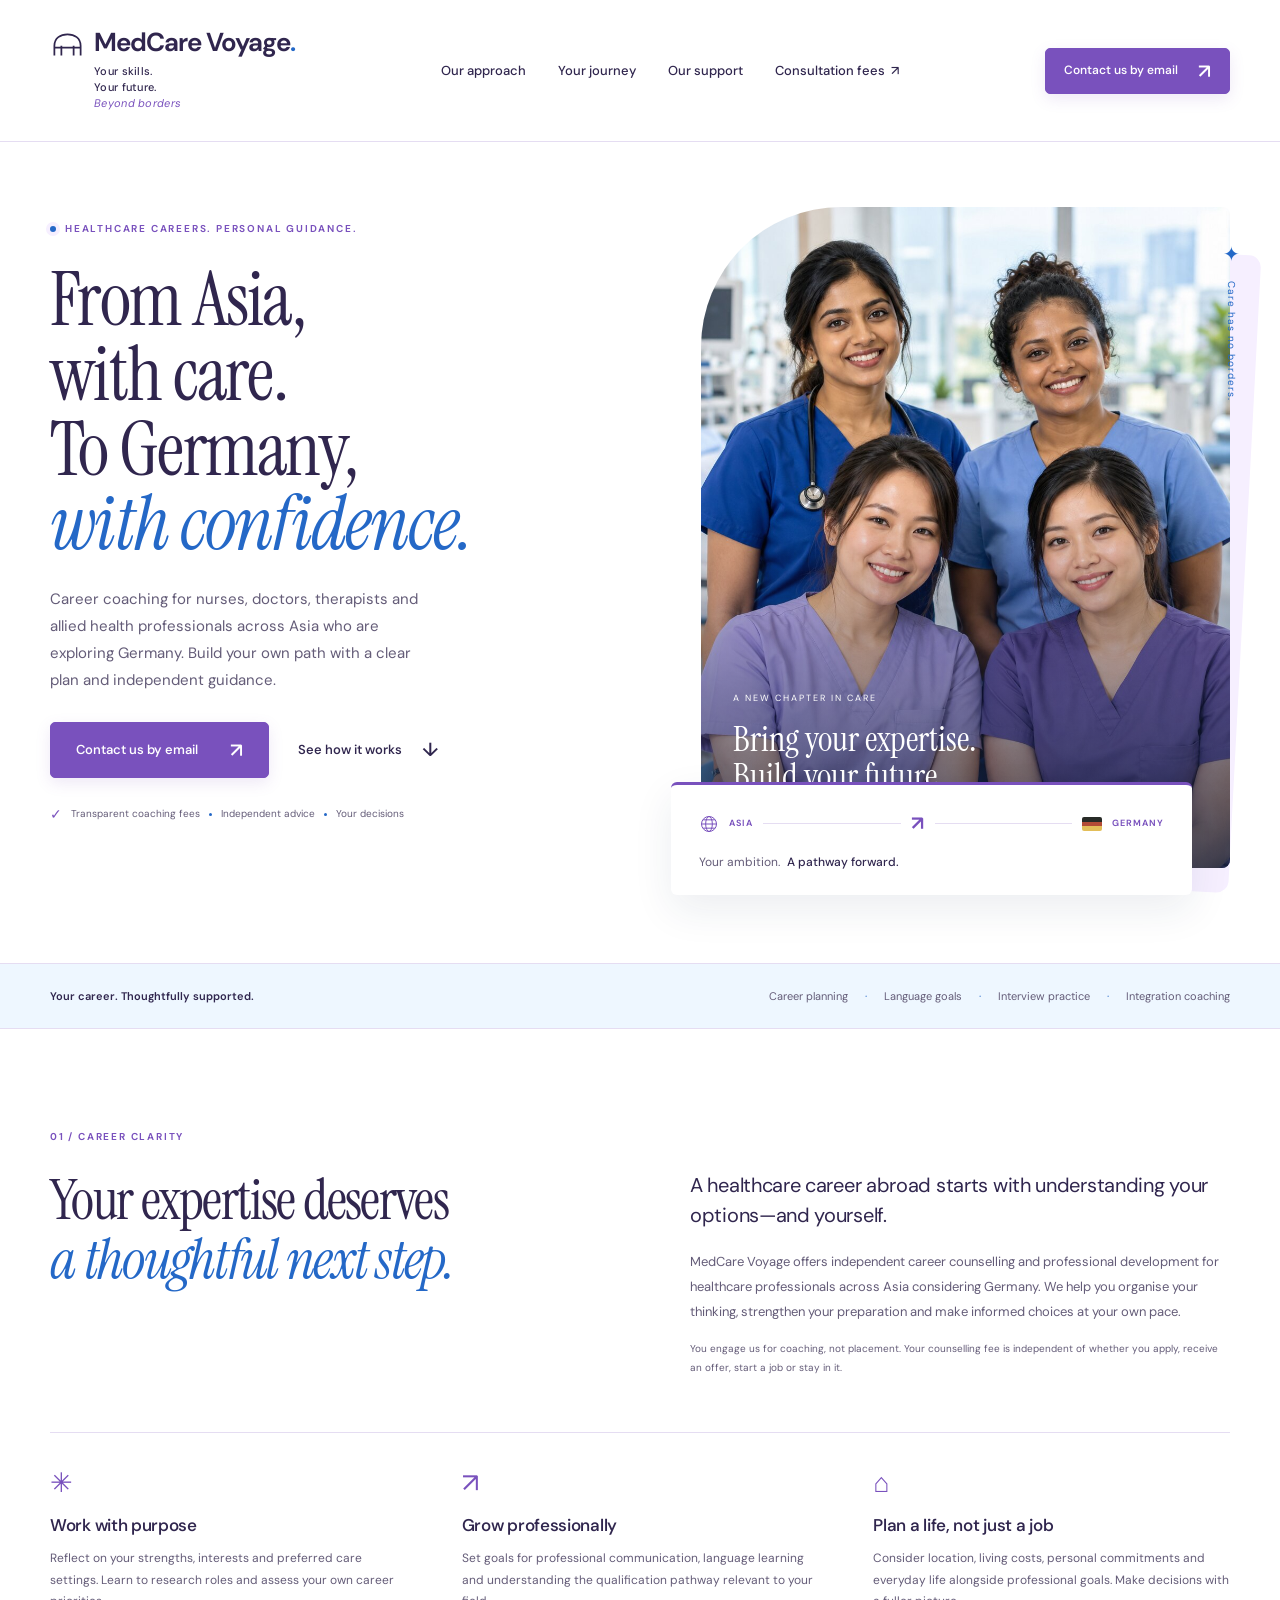
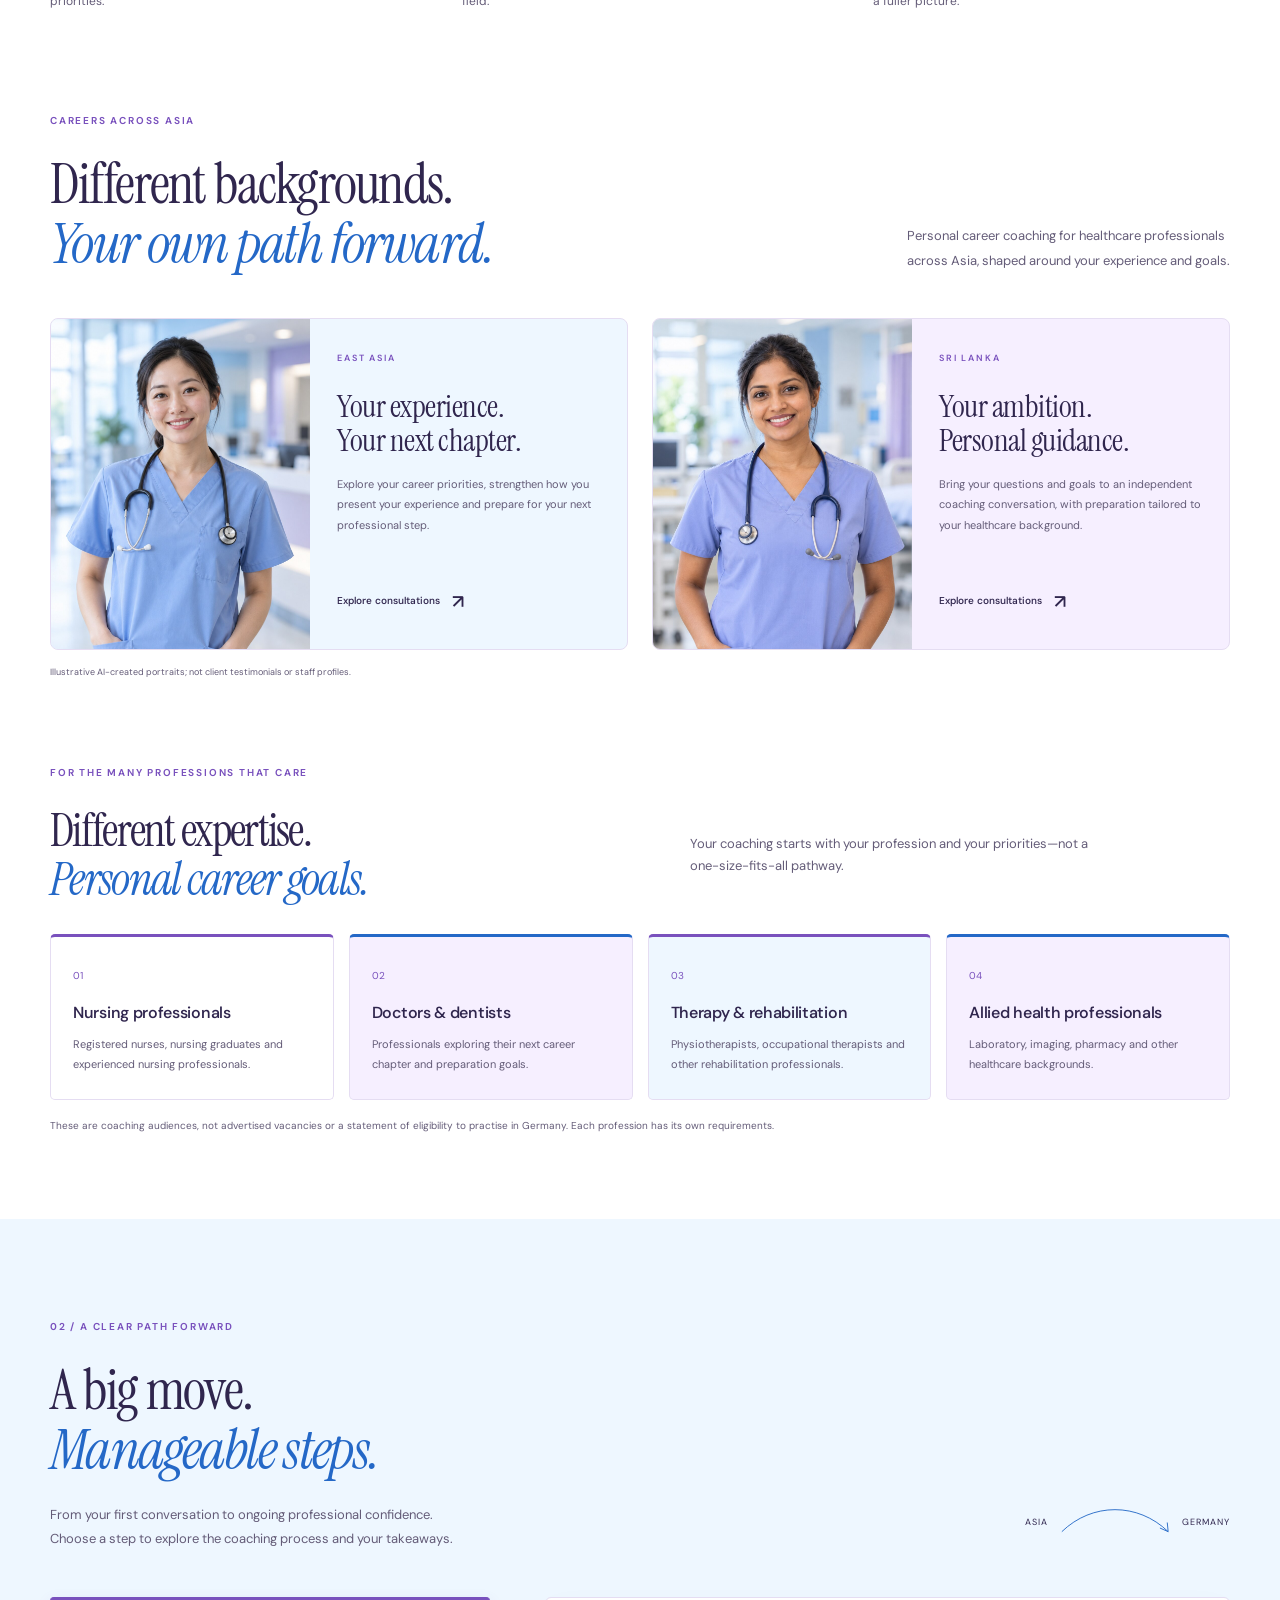
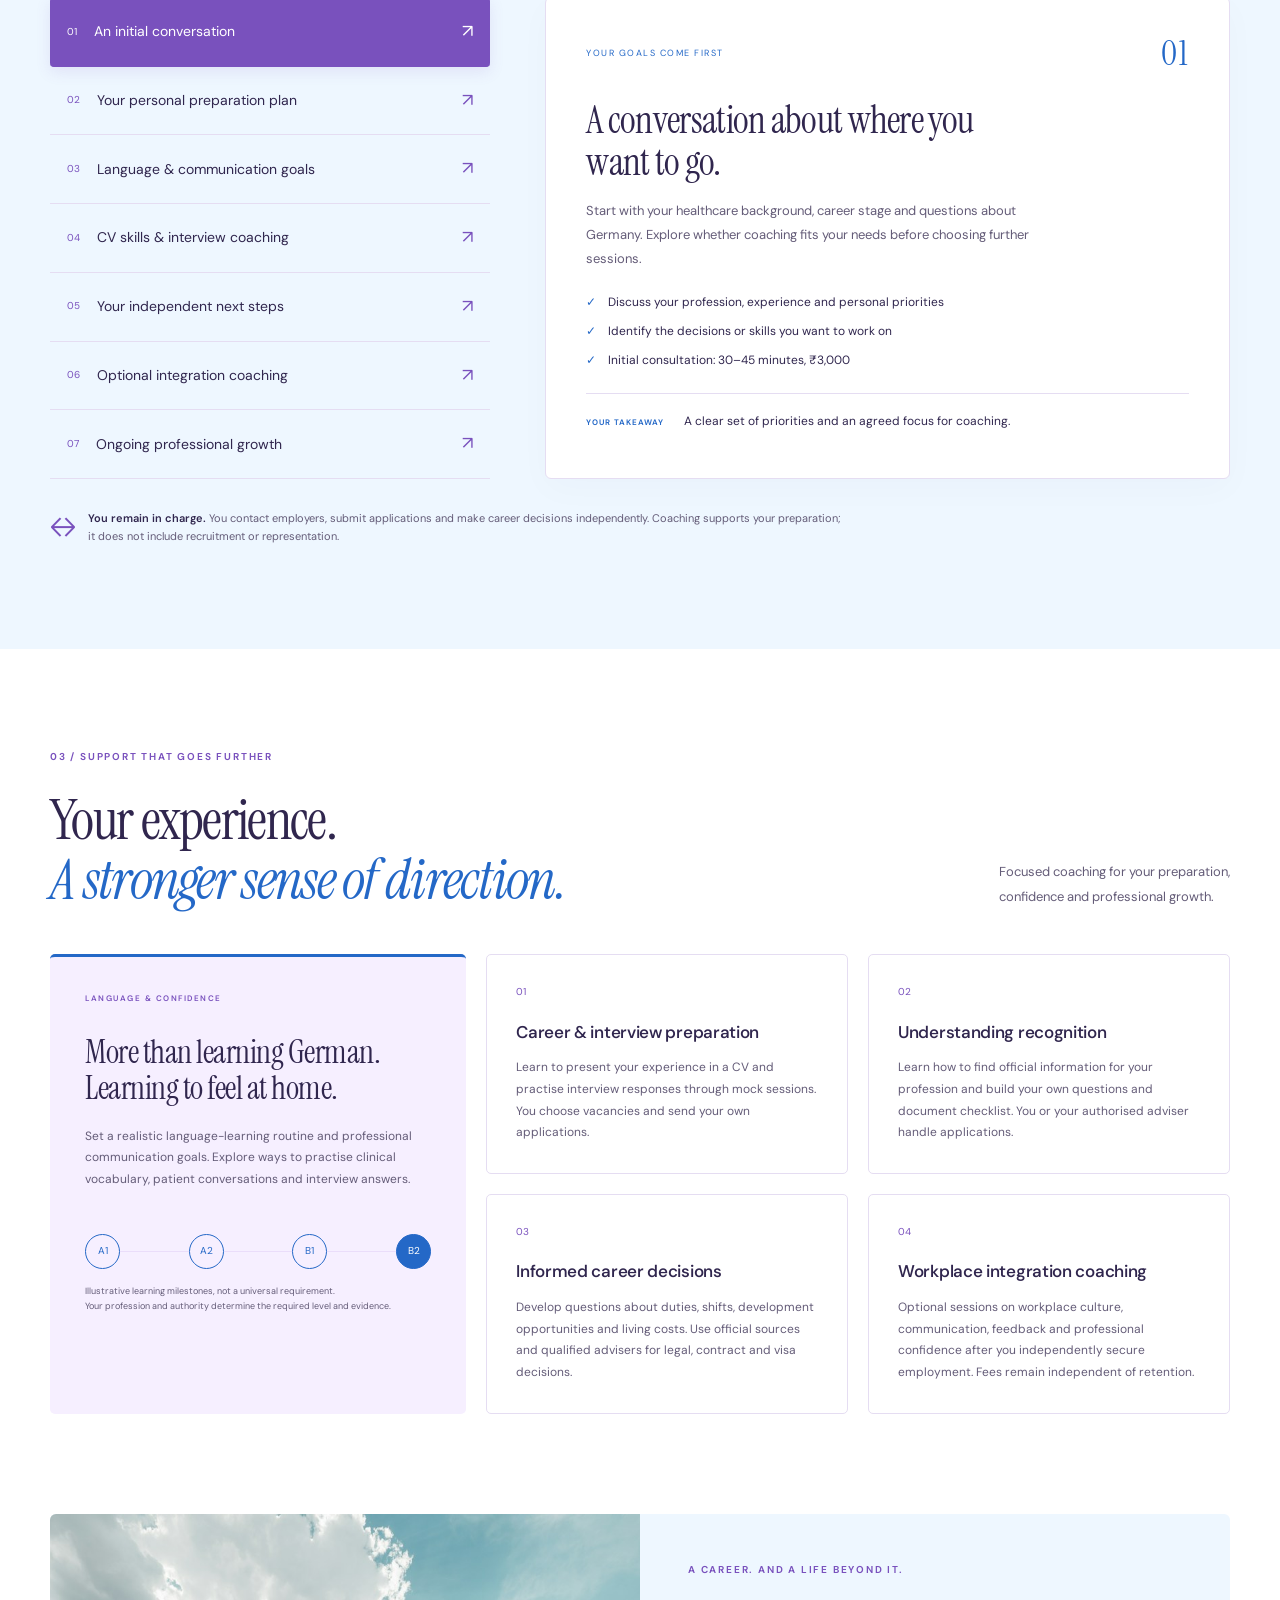
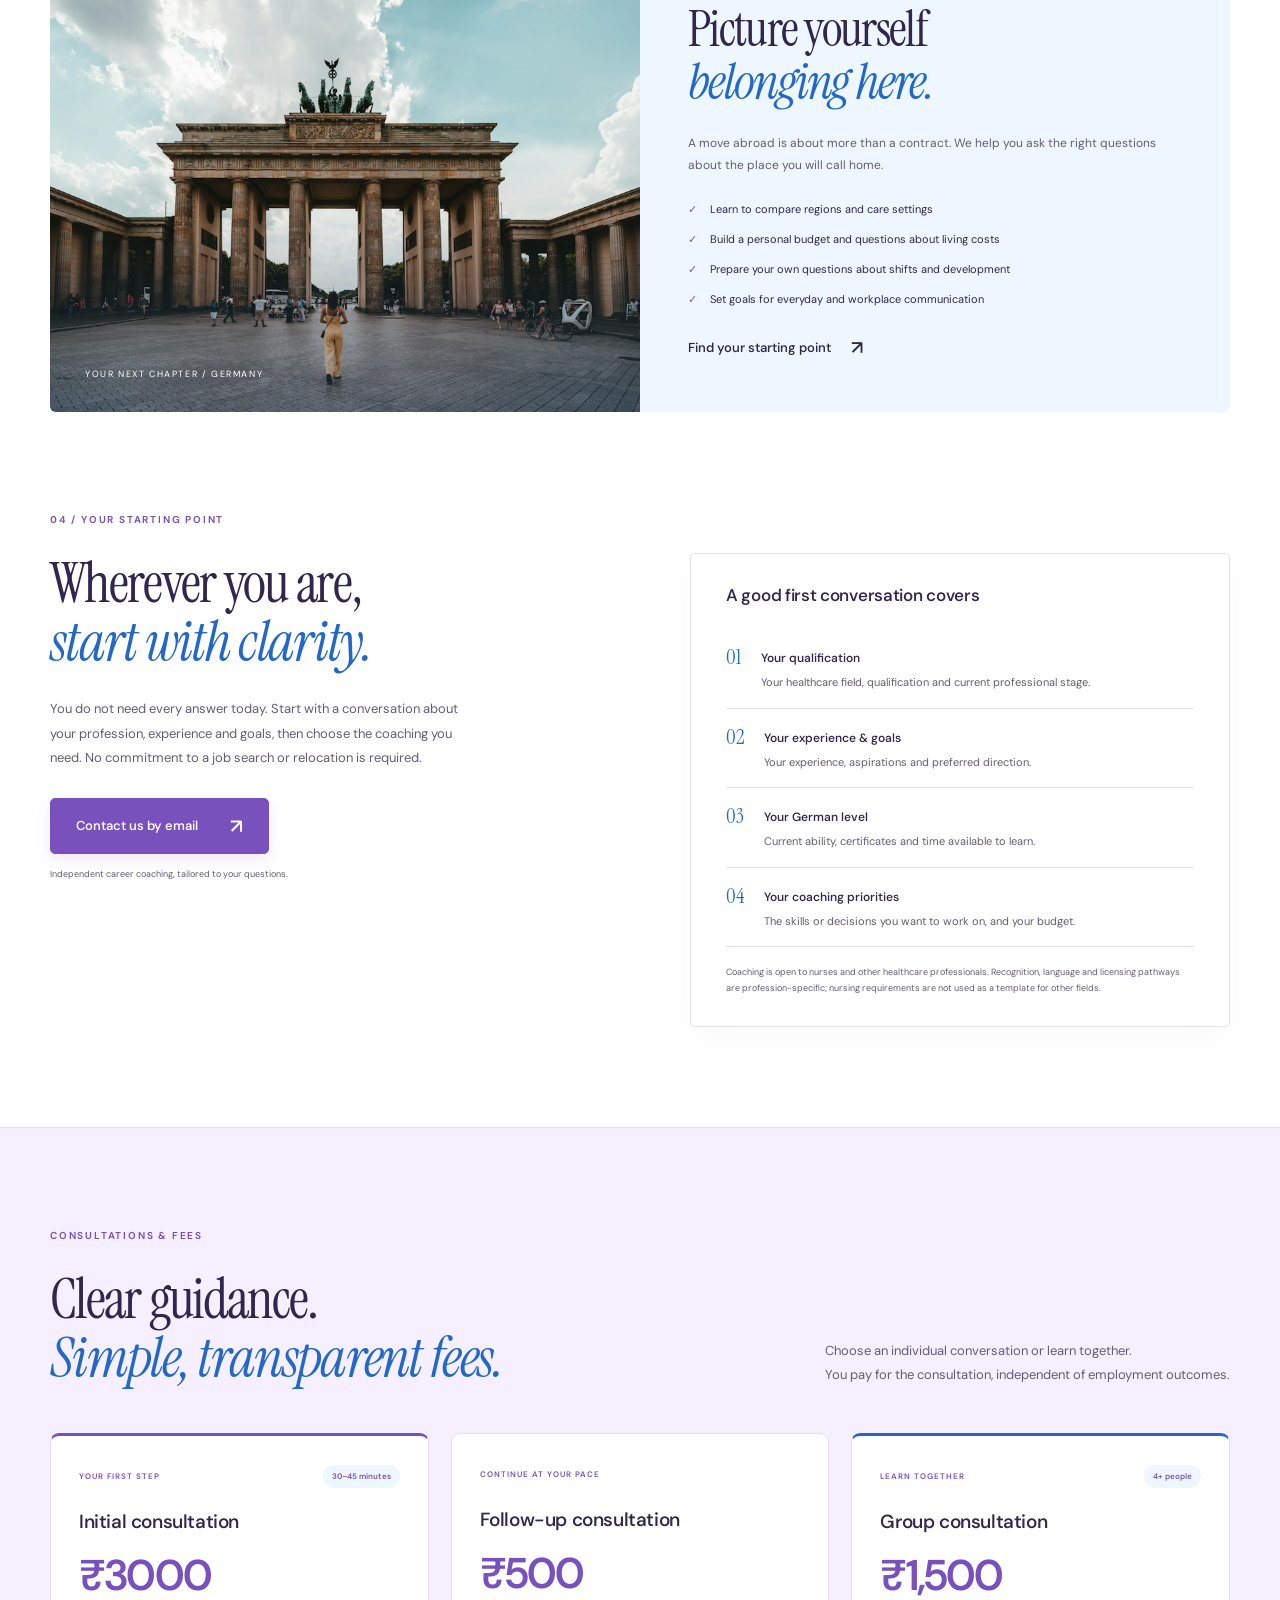
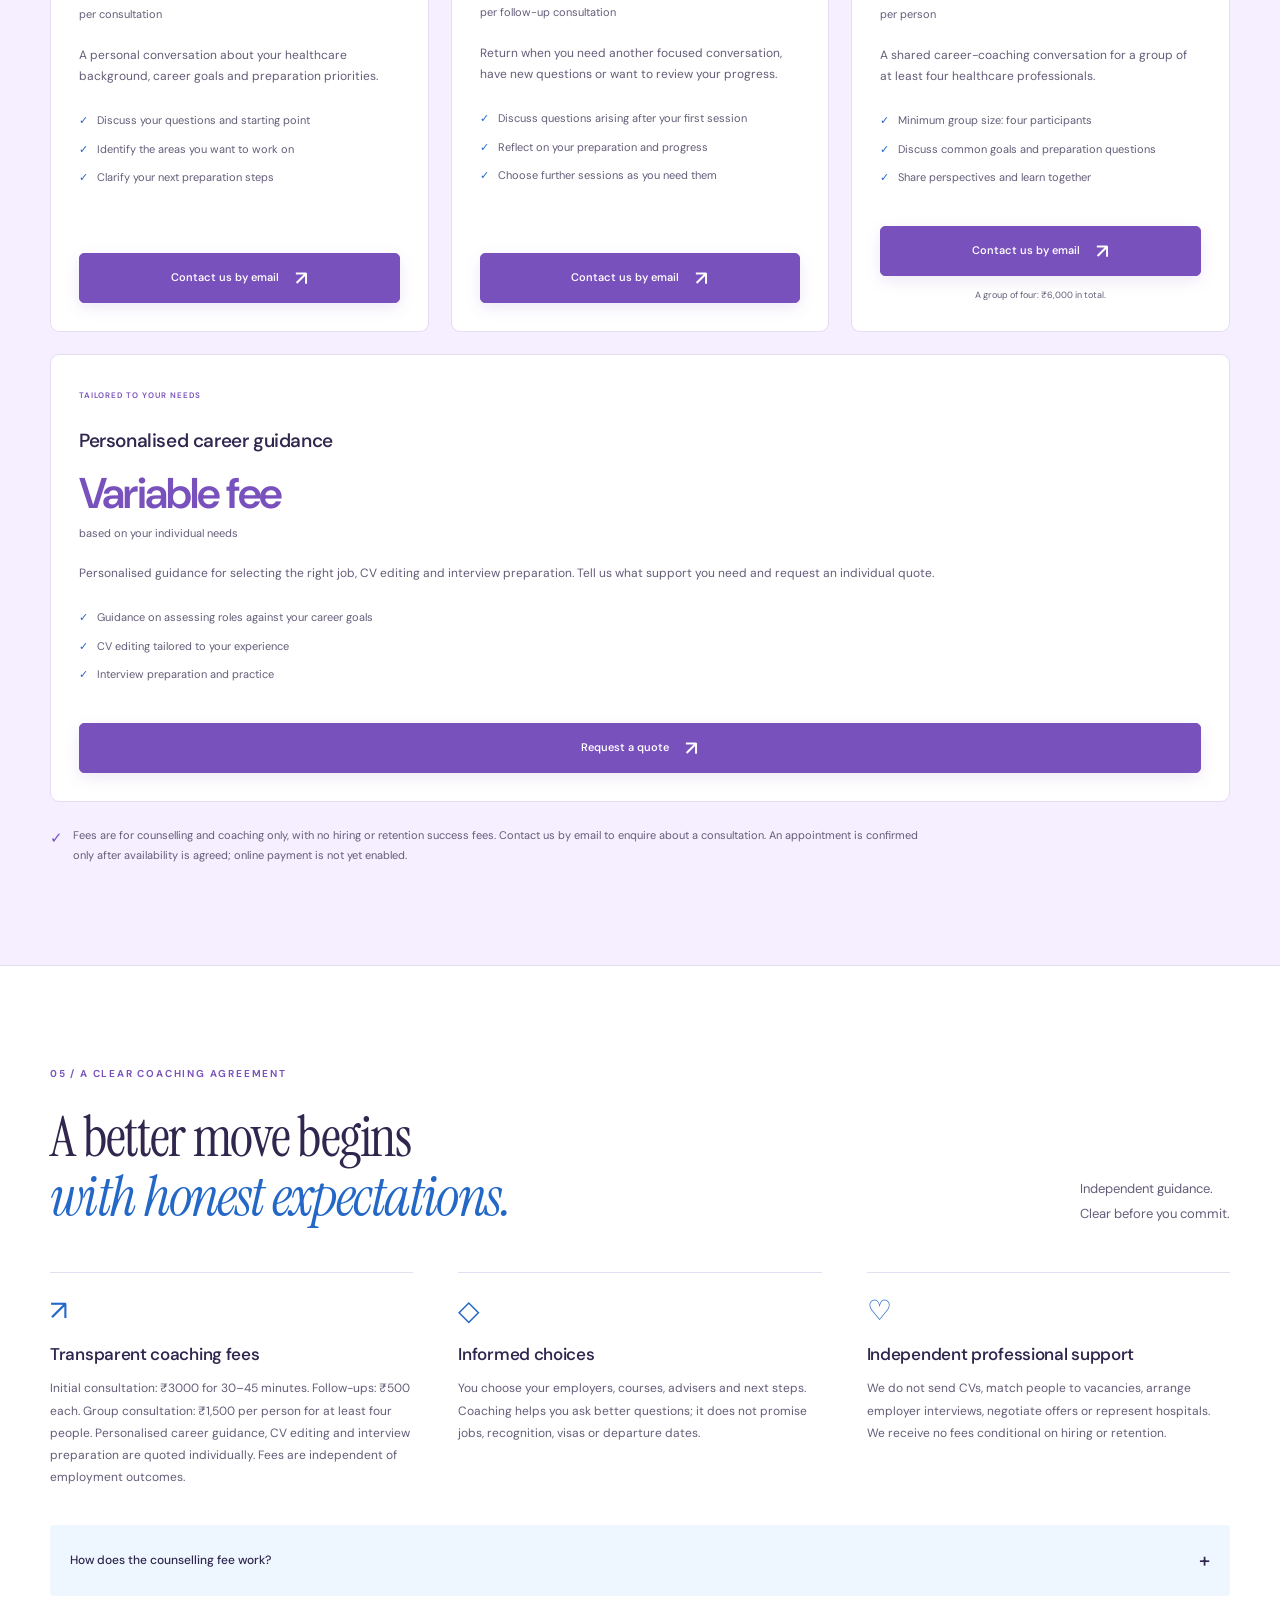
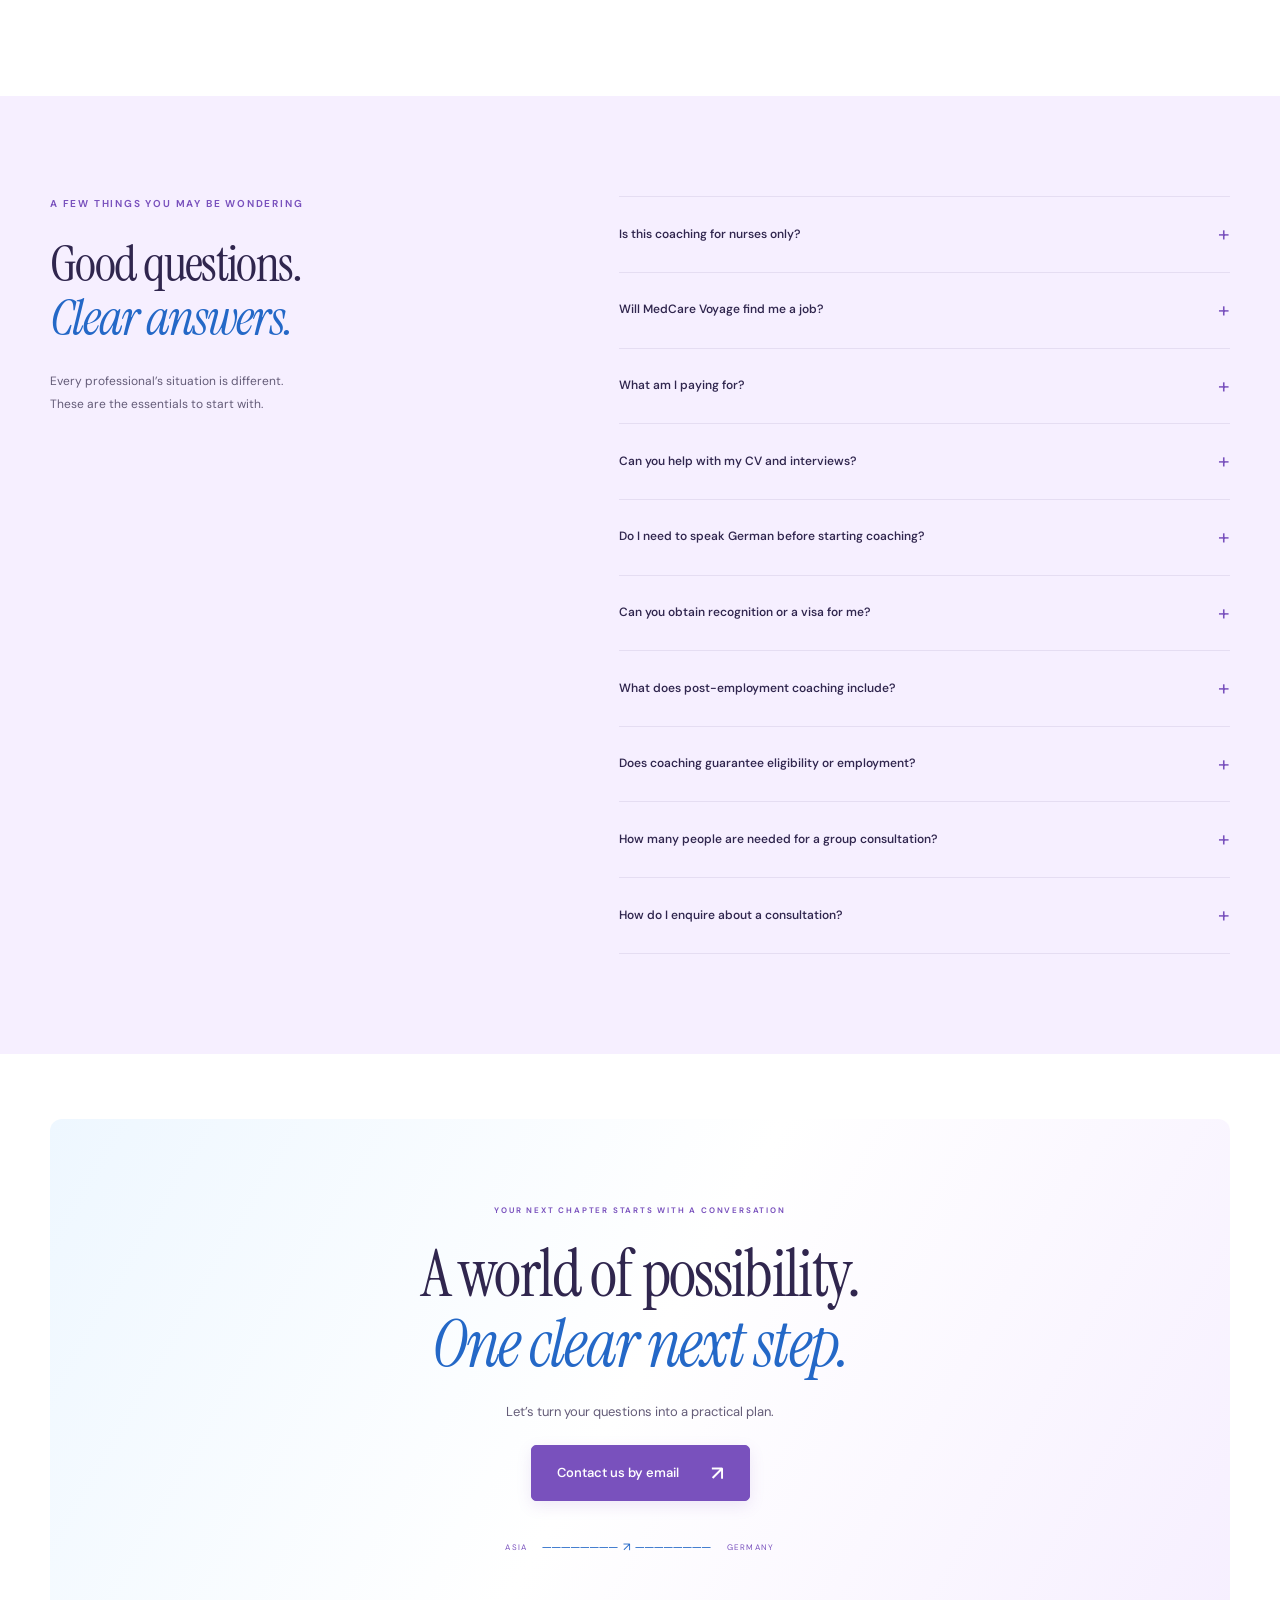
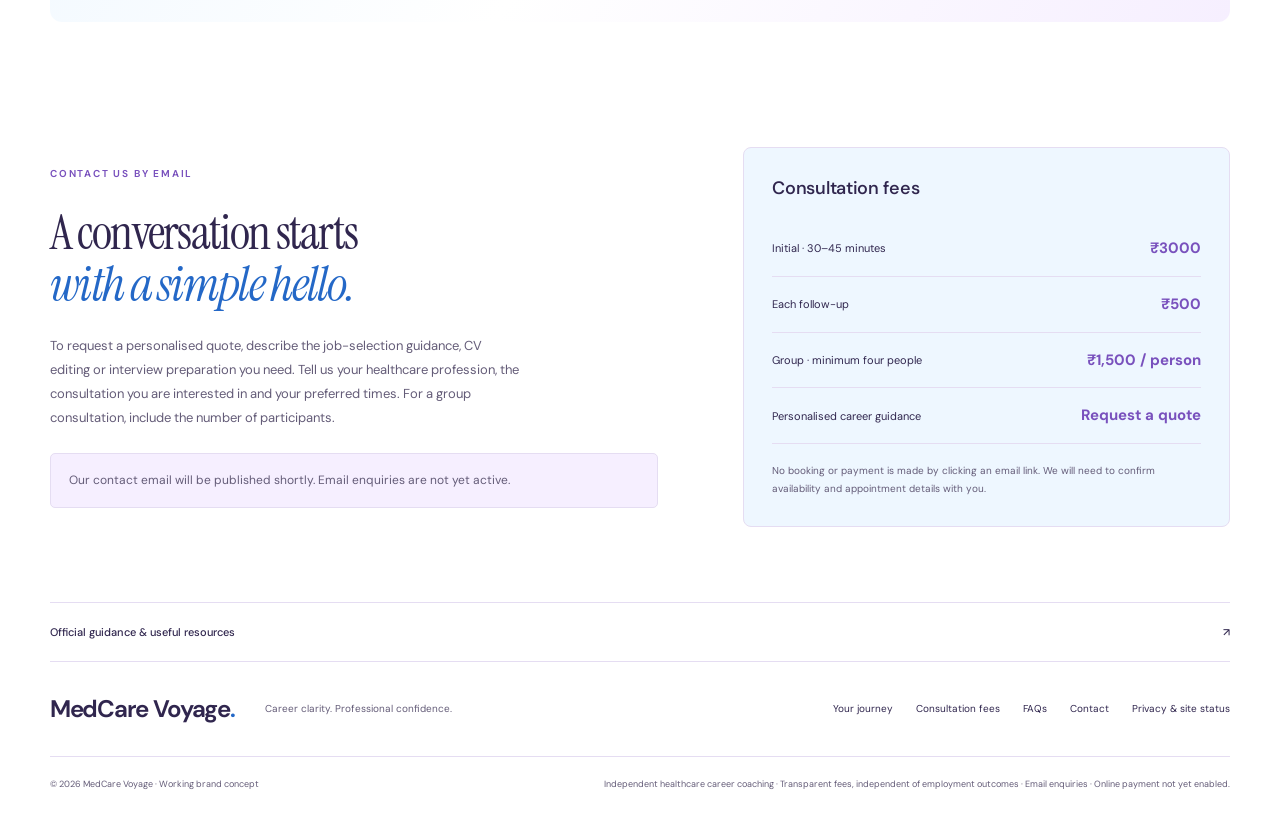
==== public/index.html @ 61a7db28 "Replace homepage portrait with four-woman Asian healthcare team" ====
<!doctype html>
<html lang="en">
<head><meta charset="utf-8"><meta name="viewport" content="width=device-width, initial-scale=1"><meta name="theme-color" content="#7951bd"><title>MedCare Voyage — Career coaching for healthcare professionals</title><meta name="description" content="Independent career coaching for healthcare professionals across Asia exploring Germany. Consultations, tailored career guidance, preparation, interview practice and workplace integration coaching."><link rel="stylesheet" href="style.css"><link rel="stylesheet" href="colour-themes.css"><script>if(new URLSearchParams(location.search).get("palette")!=="blue")document.documentElement.dataset.palette="violet";</script><script src="site-config.js" defer></script><script src="app.js" defer></script></head>
<body>
<a class="skip" href="#main">Skip to content</a>
<header><a class="brand" href="#" aria-label="MedCare Voyage home"><svg viewBox="0 0 40 40" aria-hidden="true"><path d="M5 29V18C5 9 12 5 20 5s15 4 15 13v11M5 20h30M13 29V18m14 11V18"/></svg><span class="brand-copy"><span class="brand-name">MedCare Voyage<span class="brand-dot">.</span></span><span class="brand-tagline">Your skills.<br>Your future.<br><em>Beyond borders</em></span></span></a><nav aria-label="Main navigation"><a href="#why">Our approach</a><a href="#journey">Your journey</a><a href="#support">Our support</a><a href="#coaching">Consultation fees <span>↗</span></a></nav><a class="button small" href="#contact" data-email-link>Contact us by email <span>↗</span></a><button class="menu-toggle" aria-expanded="false" aria-label="Open navigation">☰</button></header>
<main id="main">
<section class="hero wrap">
<div class="hero-copy"><div class="eyebrow"><span class="live-dot"></span> HEALTHCARE CAREERS. PERSONAL GUIDANCE.</div><h1>From Asia,<br>with care.<br>To Germany,<br><em>with confidence.</em></h1><p>Career coaching for nurses, doctors, therapists and allied health professionals across Asia who are exploring Germany. Build your own path with a clear plan and independent guidance.</p><div class="hero-actions"><a class="button" href="#contact" data-email-link>Contact us by email <span>↗</span></a><a class="text-link" href="#journey">See how it works <span>↓</span></a></div><div class="hero-note"><span class="check">✓</span> Transparent coaching fees <i></i> Independent advice <i></i> Your decisions</div></div>
<div class="hero-visual"><div class="photo-frame"><img src="assets/asian-healthcare-team.jpg" alt="AI-created illustrative group portrait of four women healthcare professionals representing India, Sri Lanka, Vietnam and China" fetchpriority="high"><script src="portrait.js"></script><div class="photo-gradient"></div><div class="photo-caption"><span>A NEW CHAPTER IN CARE</span><p>Bring your expertise.<br>Build your future.</p></div></div><div class="route-card"><div class="route-top"><svg class="region-icon" viewBox="0 0 24 24" aria-hidden="true"><circle cx="12" cy="12" r="9"/><ellipse cx="12" cy="12" rx="4" ry="9"/><path d="M3 12h18M5 7h14M5 17h14"/></svg> ASIA <span class="route-line"></span><span class="route-plane">↗</span><span class="route-line"></span><span class="flag germany"></span> GERMANY</div><div class="route-bottom">Your ambition. <strong>A pathway forward.</strong></div></div><div class="visual-tag"><span>✦</span> Care has no borders.</div></div>
</section>
<div class="value-strip"><div class="wrap"><span>Your career. Thoughtfully supported.</span><p>Career planning <b>·</b> Language goals <b>·</b> Interview practice <b>·</b> Integration coaching</p></div></div>
<section class="intro wrap section" id="why"><div class="section-label">01 / CAREER CLARITY</div><div class="intro-grid"><h2>Your expertise deserves<br><em>a thoughtful next step.</em></h2><div><p class="lead">A healthcare career abroad starts with understanding your options—and yourself.</p><p>MedCare Voyage offers independent career counselling and professional development for healthcare professionals across Asia considering Germany. We help you organise your thinking, strengthen your preparation and make informed choices at your own pace.</p><p class="source-note">You engage us for coaching, not placement. Your counselling fee is independent of whether you apply, receive an offer, start a job or stay in it.</p></div></div><div class="opportunity-grid"><article><span class="line-icon">✳</span><h3>Work with purpose</h3><p>Reflect on your strengths, interests and preferred care settings. Learn to research roles and assess your own career priorities.</p></article><article><span class="line-icon">↗</span><h3>Grow professionally</h3><p>Set goals for professional communication, language learning and understanding the qualification pathway relevant to your field.</p></article><article><span class="line-icon">⌂</span><h3>Plan a life, not just a job</h3><p>Consider location, living costs, personal commitments and everyday life alongside professional goals. Make decisions with a fuller picture.</p></article></div></section>
<section class="asia-community wrap" id="across-asia"><div class="section-label">CAREERS ACROSS ASIA</div><div class="section-head"><h2>Different backgrounds.<br><em>Your own path forward.</em></h2><p>Personal career coaching for healthcare professionals<br>across Asia, shaped around your experience and goals.</p></div><div class="asia-portrait-grid"><article class="asia-portrait-card"><div class="asia-portrait-image"><img src="assets/east-asian-healthcare-professional.jpg" alt="AI-generated illustrative portrait of an East Asian healthcare professional in blue scrubs" loading="lazy"></div><div class="asia-portrait-copy"><span class="portrait-region">EAST ASIA</span><h3>Your experience.<br>Your next chapter.</h3><p>Explore your career priorities, strengthen how you present your experience and prepare for your next professional step.</p><a class="text-link" href="#coaching">Explore consultations <span>↗</span></a></div></article><article class="asia-portrait-card"><div class="asia-portrait-image"><img src="assets/sri-lankan-healthcare-professional-woman.jpg" alt="AI-generated illustrative portrait of a Sri Lankan woman healthcare professional in violet-blue scrubs" loading="lazy"></div><div class="asia-portrait-copy"><span class="portrait-region">SRI LANKA</span><h3>Your ambition.<br>Personal guidance.</h3><p>Bring your questions and goals to an independent coaching conversation, with preparation tailored to your healthcare background.</p><a class="text-link" href="#coaching">Explore consultations <span>↗</span></a></div></article></div><p class="portrait-illustration-note">Illustrative AI-created portraits; not client testimonials or staff profiles.</p></section>
<section class="professions wrap" id="professions"><div class="section-label">FOR THE MANY PROFESSIONS THAT CARE</div><div class="profession-intro"><h2>Different expertise.<br><em>Personal career goals.</em></h2><p>Your coaching starts with your profession and your priorities—not a one-size-fits-all pathway.</p></div><div class="profession-grid"><article><span>01</span><h3>Nursing professionals</h3><p>Registered nurses, nursing graduates and experienced nursing professionals.</p></article><article><span>02</span><h3>Doctors & dentists</h3><p>Professionals exploring their next career chapter and preparation goals.</p></article><article><span>03</span><h3>Therapy & rehabilitation</h3><p>Physiotherapists, occupational therapists and other rehabilitation professionals.</p></article><article><span>04</span><h3>Allied health professionals</h3><p>Laboratory, imaging, pharmacy and other healthcare backgrounds.</p></article></div><p class="profession-note">These are coaching audiences, not advertised vacancies or a statement of eligibility to practise in Germany. Each profession has its own requirements.</p></section>
<section class="journey section" id="journey"><div class="wrap"><div class="section-label">02 / A CLEAR PATH FORWARD</div><div class="section-head"><div><h2>A big move.<br><em>Manageable steps.</em></h2><p>From your first conversation to ongoing professional confidence.<br>Choose a step to explore the coaching process and your takeaways.</p></div><div class="journey-caption"><span>ASIA</span><svg viewBox="0 0 120 28" aria-hidden="true"><path d="M2 24C35-8 85-8 118 24"/><path d="m109 20 9 4-1-10"/></svg><span>GERMANY</span></div></div><div class="journey-layout"><div class="step-tabs" role="tablist" aria-label="Your pathway" aria-orientation="vertical"></div><div class="step-panel" role="tabpanel" id="step-panel" tabindex="0"></div></div><div class="journey-foot"><span>↔</span><p><strong>You remain in charge.</strong> You contact employers, submit applications and make career decisions independently. Coaching supports your preparation; it does not include recruitment or representation.</p></div></div></section>
<section class="support section wrap" id="support"><div class="section-label">03 / SUPPORT THAT GOES FURTHER</div><div class="section-head"><h2>Your experience.<br><em>A stronger sense of direction.</em></h2><p>Focused coaching for your preparation,<br>confidence and professional growth.</p></div><div class="support-grid"><article class="support-feature"><div class="mini-label">LANGUAGE & CONFIDENCE</div><h3>More than learning German.<br>Learning to feel at home.</h3><p>Set a realistic language-learning routine and professional communication goals. Explore ways to practise clinical vocabulary, patient conversations and interview answers.</p><div class="language-track"><span>A1</span><i></i><span>A2</span><i></i><span>B1</span><i></i><span class="active">B2</span></div><div class="language-foot">Illustrative learning milestones, not a universal requirement.<br>Your profession and authority determine the required level and evidence.</div></article><article><span class="card-number">01</span><h3>Career & interview preparation</h3><p>Learn to present your experience in a CV and practise interview responses through mock sessions. You choose vacancies and send your own applications.</p></article><article><span class="card-number">02</span><h3>Understanding recognition</h3><p>Learn how to find official information for your profession and build your own questions and document checklist. You or your authorised adviser handle applications.</p></article><article><span class="card-number">03</span><h3>Informed career decisions</h3><p>Develop questions about duties, shifts, development opportunities and living costs. Use official sources and qualified advisers for legal, contract and visa decisions.</p></article><article><span class="card-number">04</span><h3>Workplace integration coaching</h3><p>Optional sessions on workplace culture, communication, feedback and professional confidence after you independently secure employment. Fees remain independent of retention.</p></article></div></section>
<section class="life wrap"><div class="life-image"><img src="assets/germany.jpg" alt="Berlin cityscape with the television tower at sunset" loading="lazy"><span>YOUR NEXT CHAPTER / GERMANY</span></div><div class="life-copy"><div class="section-label">A CAREER. AND A LIFE BEYOND IT.</div><h2>Picture yourself<br><em>belonging here.</em></h2><p>A move abroad is about more than a contract. We help you ask the right questions about the place you will call home.</p><ul class="check-list"><li>Learn to compare regions and care settings</li><li>Build a personal budget and questions about living costs</li><li>Prepare your own questions about shifts and development</li><li>Set goals for everyday and workplace communication</li></ul><a href="#readiness" class="text-link">Find your starting point <span>↗</span></a></div></section>
<section class="readiness section wrap" id="readiness"><div class="section-label">04 / YOUR STARTING POINT</div><div class="readiness-grid"><div><h2>Wherever you are,<br><em>start with clarity.</em></h2><p>You do not need every answer today. Start with a conversation about your profession, experience and goals, then choose the coaching you need. No commitment to a job search or relocation is required.</p><a class="button" href="#contact" data-email-link>Contact us by email <span>↗</span></a><p class="small-print">Independent career coaching, tailored to your questions.</p></div><div class="readiness-card"><h3>A good first conversation covers</h3><ol><li><span>01</span><div><strong>Your qualification</strong><p>Your healthcare field, qualification and current professional stage.</p></div></li><li><span>02</span><div><strong>Your experience & goals</strong><p>Your experience, aspirations and preferred direction.</p></div></li><li><span>03</span><div><strong>Your German level</strong><p>Current ability, certificates and time available to learn.</p></div></li><li><span>04</span><div><strong>Your coaching priorities</strong><p>The skills or decisions you want to work on, and your budget.</p></div></li></ol><div class="card-note">Coaching is open to nurses and other healthcare professionals. Recognition, language and licensing pathways are profession-specific; nursing requirements are not used as a template for other fields.</div></div></div></section>
<section class="consultation-pricing section" id="coaching"><div class="wrap"><div class="section-label">CONSULTATIONS & FEES</div><div class="section-head"><div><h2>Clear guidance.<br><em>Simple, transparent fees.</em></h2></div><p>Choose an individual conversation or learn together.<br>You pay for the consultation, independent of employment outcomes.</p></div><div class="pricing-grid">
<article class="pricing-card pricing-initial"><div class="pricing-topline"><span>YOUR FIRST STEP</span><span class="pricing-badge">30–45 minutes</span></div><h3>Initial consultation</h3><div class="consultation-price">₹3000<span>per consultation</span></div><p>A personal conversation about your healthcare background, career goals and preparation priorities.</p><ul><li>Discuss your questions and starting point</li><li>Identify the areas you want to work on</li><li>Clarify your next preparation steps</li></ul><a class="button" href="#contact" data-email-link data-email-session="Initial consultation — ₹3000">Contact us by email <span>↗</span></a></article>
<article class="pricing-card"><div class="pricing-topline"><span>CONTINUE AT YOUR PACE</span></div><h3>Follow-up consultation</h3><div class="consultation-price">₹500<span>per follow-up consultation</span></div><p>Return when you need another focused conversation, have new questions or want to review your progress.</p><ul><li>Discuss questions arising after your first session</li><li>Reflect on your preparation and progress</li><li>Choose further sessions as you need them</li></ul><a class="button" href="#contact" data-email-link data-email-session="Follow-up consultation — ₹500">Contact us by email <span>↗</span></a></article>
<article class="pricing-card pricing-group"><div class="pricing-topline"><span>LEARN TOGETHER</span><span class="pricing-badge">4+ people</span></div><h3>Group consultation</h3><div class="consultation-price">₹1,500<span>per person</span></div><p>A shared career-coaching conversation for a group of at least four healthcare professionals.</p><ul><li>Minimum group size: four participants</li><li>Discuss common goals and preparation questions</li><li>Share perspectives and learn together</li></ul><a class="button" href="#contact" data-email-link data-email-session="Group consultation — ₹1,500 per person (minimum 4)">Contact us by email <span>↗</span></a><div class="group-price-note">A group of four: ₹6,000 in total.</div></article>
<article class="pricing-card" style="grid-column:1 / -1"><div class="pricing-topline"><span>TAILORED TO YOUR NEEDS</span></div><h3>Personalised career guidance</h3><div class="consultation-price">Variable fee<span>based on your individual needs</span></div><p>Personalised guidance for selecting the right job, CV editing and interview preparation. Tell us what support you need and request an individual quote.</p><ul><li>Guidance on assessing roles against your career goals</li><li>CV editing tailored to your experience</li><li>Interview preparation and practice</li></ul><a class="button" href="#contact" data-email-link data-email-session="Personalised career guidance — request a quote">Request a quote <span>↗</span></a></article>
</div><div class="pricing-footnote"><span>✓</span><p>Fees are for counselling and coaching only, with no hiring or retention success fees. Contact us by email to enquire about a consultation. An appointment is confirmed only after availability is agreed; online payment is not yet enabled.</p></div></div></section>
<section class="principles section wrap"><div class="section-label">05 / A CLEAR COACHING AGREEMENT</div><div class="section-head"><h2>A better move begins<br><em>with honest expectations.</em></h2><p>Independent guidance.<br>Clear before you commit.</p></div><div class="principle-grid"><article><span>↗</span><h3>Transparent coaching fees</h3><p>Initial consultation: ₹3000 for 30–45 minutes. Follow-ups: ₹500 each. Group consultation: ₹1,500 per person for at least four people. Personalised career guidance, CV editing and interview preparation are quoted individually. Fees are independent of employment outcomes.</p></article><article><span>◇</span><h3>Informed choices</h3><p>You choose your employers, courses, advisers and next steps. Coaching helps you ask better questions; it does not promise jobs, recognition, visas or departure dates.</p></article><article><span>♡</span><h3>Independent professional support</h3><p>We do not send CVs, match people to vacancies, arrange employer interviews, negotiate offers or represent hospitals. We receive no fees conditional on hiring or retention.</p></article></div><details class="cost-details"><summary>How does the counselling fee work? <span>+</span></summary><div><p>The initial consultation costs ₹3000 and lasts 30–45 minutes. Each follow-up consultation costs ₹500. Group consultations cost ₹1,500 per person and require at least four participants. Personalised guidance for job selection, CV editing and interview preparation is charged according to your individual needs; request a quote before agreeing to the service. Fees are for the consultation or coaching delivered, independent of job applications, offers, hiring or retention. Courses, exams, translations, official applications and travel arranged separately have their own costs. Live booking and payment are not yet enabled.</p></div></details></section>
<section class="faq section" id="faq"><div class="wrap faq-layout"><div><div class="section-label">A FEW THINGS YOU MAY BE WONDERING</div><h2>Good questions.<br><em>Clear answers.</em></h2><p>Every professional’s situation is different.<br>These are the essentials to start with.</p></div><div class="faq-items">
<details><summary>Is this coaching for nurses only?<span>+</span></summary><p>No. We welcome nurses, doctors, dentists, therapists and allied health professionals, including people at different career stages. The conversation is tailored to your field. It does not establish that your qualification is eligible for a particular role or licence in Germany.</p></details>
<details><summary>Will MedCare Voyage find me a job?<span>+</span></summary><p>No. We provide independent career counselling and coaching. We do not match you to vacancies, forward CVs, arrange employer interviews, negotiate offers or represent employers. You research opportunities, contact employers and submit applications yourself.</p></details>
<details><summary>What am I paying for?<span>+</span></summary><div class="faq-coaching-answer"><p><strong>Find a career direction that fits you.</strong></p><p>Our personalised career counselling helps you explore job roles that suit your qualifications, experience, interests and goals. By reviewing your CV and understanding your strengths, we help you identify suitable opportunities and plan your next steps with confidence.</p><p>Choose the support you need:</p><ul><li><strong>Initial consultation:</strong> ₹3000 for 30–45 minutes to discuss your background, explore career options and identify practical next steps.</li><li><strong>Follow-up consultation:</strong> ₹500 per session for continued guidance as your plans develop.</li><li><strong>Group consultation:</strong> ₹1500 per person, with a minimum of four participants.</li><li><strong>Tailored career coaching:</strong> Personalised support with job selection, CV editing and interview preparation. Fees depend on your individual needs—contact us for a quote.</li></ul><p>You pay for our coaching time and guidance. Payment is independent of job applications, offers, hiring decisions or continued employment.</p></div></details>
<details><summary>Can you help with my CV and interviews?<span>+</span></summary><p>Yes. Coaching can cover how to structure your CV, explain your experience and practise interview answers. Mock interviews are learning sessions; they are not interviews with employers. You prepare and send your own applications.</p></details>
<details><summary>Do I need to speak German before starting coaching?<span>+</span></summary><p>No. You can begin by exploring your goals and building a language-learning plan. Required levels, accepted certificates and professional language examinations depend on your profession and pathway. Confirm these with the relevant authority; no single language level is presented as suitable for every healthcare role.</p></details>
<details><summary>Can you obtain recognition or a visa for me?<span>+</span></summary><p>No. We explain how to find official information and help you identify questions and preparation priorities. You or an appropriately authorised adviser handle applications and legal advice. Authorities decide recognition, licensing and immigration outcomes.</p></details>
<details><summary>What does post-employment coaching include?<span>+</span></summary><p>Optional sessions on professional communication, workplace culture, feedback, adapting to a new team and your longer-term development goals. You engage us independently. We do not manage your employment or charge according to how long you remain in a job.</p></details>
<details><summary>Does coaching guarantee eligibility or employment?<span>+</span></summary><p>No. Coaching is educational professional support, not a job offer, eligibility assessment, placement or guarantee of an official decision. You decide which actions to take and can seek specialist advice where needed.</p></details>
<details><summary>How many people are needed for a group consultation?<span>+</span></summary><p>A group consultation requires at least four participants and costs ₹1,500 per person. For example, four participants pay ₹6,000 in total. Each participant’s fee is for the group consultation, independent of employment outcomes.</p></details>
<details><summary>How do I enquire about a consultation?<span>+</span></summary><p>Use the email contact option to enquire about your preferred consultation and availability once the contact email is published. Emailing does not automatically confirm an appointment. Online payments are not yet enabled, and no payment is collected through this website.</p></details>
</div></div></section>
<section class="final-cta wrap"><div class="eyebrow">YOUR NEXT CHAPTER STARTS WITH A CONVERSATION</div><h2>A world of possibility.<br><em>One clear next step.</em></h2><p>Let’s turn your questions into a practical plan.</p><a class="button" href="#contact" data-email-link>Contact us by email <span>↗</span></a><div class="cta-route">ASIA <span>──────── ↗ ────────</span> GERMANY</div></section>
<section class="contact-section wrap" id="contact"><div><div class="section-label">CONTACT US BY EMAIL</div><h2>A conversation starts<br><em>with a simple hello.</em></h2><p>To request a personalised quote, describe the job-selection guidance, CV editing or interview preparation you need. Tell us your healthcare profession, the consultation you are interested in and your preferred times. For a group consultation, include the number of participants.</p><div class="contact-status" id="contact-status" role="status">Our contact email will be published shortly. Email enquiries are not yet active.</div><a class="button contact-email-button" id="contact-email-button" hidden>Write to MedCare Voyage <span>↗</span></a></div><aside class="contact-summary"><h3>Consultation fees</h3><div><span>Initial · 30–45 minutes</span><strong>₹3000</strong></div><div><span>Each follow-up</span><strong>₹500</strong></div><div><span>Group · minimum four people</span><strong>₹1,500 / person</strong></div><div><span>Personalised career guidance</span><strong>Request a quote</strong></div><p>No booking or payment is made by clicking an email link. We will need to confirm availability and appointment details with you.</p></aside></section>
<section class="resources wrap"><details><summary>Official guidance & useful resources <span>↗</span></summary><div class="resource-grid"><a href="https://www.make-it-in-germany.com/en/" target="_blank" rel="noopener">Working & living in Germany <span>↗</span><small>Official career, language & relocation information</small></a><a href="https://www.anerkennung-in-deutschland.de/html/en/index.php" target="_blank" rel="noopener">Recognition in Germany <span>↗</span><small>Find your profession & competent authority</small></a><a href="https://www.auswaertiges-amt.de/en/about-us/auslandsvertretungen" target="_blank" rel="noopener">German Missions Abroad <span>↗</span><small>Find the German mission responsible for your country</small></a><a href="https://www.make-it-in-germany.com/en/living-in-germany" target="_blank" rel="noopener">Everyday life in Germany <span>↗</span><small>Official information to support your independent planning</small></a></div><p>Use official sources to confirm the current requirements for your profession. Coaching is educational and does not replace individual immigration, legal or professional licensing advice. Independent service concept; no official affiliation.</p></details></section>
</main><footer class="wrap"><div class="footer-top"><a class="brand" href="#">MedCare Voyage<span class="brand-dot">.</span></a><span>Career clarity. Professional confidence.</span><div><a href="#journey">Your journey</a><a href="#coaching">Consultation fees</a><a href="#faq">FAQs</a><a href="#contact">Contact</a><button class="footer-link" id="privacy">Privacy & site status</button></div></div><div class="footer-bottom"><span>© 2026 MedCare Voyage · Working brand concept</span><p>Independent healthcare career coaching · Transparent fees, independent of employment outcomes · Email enquiries · Online payment not yet enabled.</p></div></footer>
<dialog id="privacy-dialog" aria-label="Privacy and site status"><button class="close-dialog" aria-label="Close privacy information">×</button><div class="modal-eyebrow">PRIVACY & SITE STATUS</div><h2>Your enquiries.<br><em>Handled with care.</em></h2><p>When active, email links open your own email application. No email is sent automatically. Your email provider handles messages you choose to send, and we receive the information you include. Please avoid sending passports, medical records or other sensitive documents in an initial enquiry.</p><p>This site is a working service concept. The operator’s legal identity, contact channel, service agreement and full privacy notice must be confirmed before live counselling enquiries begin.</p><p>There are no document uploads or analytics added by this website. Hosting services may process technical access logs. External official guidance links have their own privacy policies.</p></dialog>
</body></html>
---- public/style.css ----
@import url('https://fonts.googleapis.com/css2?family=DM+Sans:wght@400;450;500;550;600;650;700&family=Instrument+Serif:ital@0;1&display=swap');
:root{--paper:#f1f7fd;--green:#233f61;--muted:#4f6580;--lime:#b5ceea;--line:#c4d7eb;--serif:'Instrument Serif',Georgia,serif;--sans:'DM Sans',Arial,sans-serif}*{box-sizing:border-box}html{scroll-behavior:smooth;scroll-padding-top:105px}body{margin:0;background:var(--paper);color:var(--green);font-family:var(--sans);font-size:15px;line-height:1.65}button,a,input,select{ -webkit-tap-highlight-color:transparent}button,input,select{font:inherit}button,a{touch-action:manipulation}button{cursor:pointer}a{color:inherit;text-decoration:none}button{color:inherit}img{display:block;width:100%;height:100%;object-fit:cover}button:focus-visible,a:focus-visible,summary:focus-visible,input:focus-visible,select:focus-visible,[tabindex]:focus-visible{outline:3px solid #526e91;outline-offset:5px}.wrap{width:min(1240px,calc(100% - 100px));margin:auto}header{height:99px;padding:0 50px;max-width:1540px;margin:auto;display:flex;align-items:center;justify-content:space-between;gap:25px;border-bottom:1px solid var(--line)}.brand{display:inline-flex;align-items:center;font-size:28px;letter-spacing:-1.3px;font-weight:650;line-height:1}.brand svg{width:35px;height:35px;stroke:var(--green);fill:none;stroke-width:2;margin-right:9px}.brand-dot{color:#526e91}nav{display:flex;gap:32px;font-size:13px;font-weight:500}nav a:hover,.footer-top a:hover{color:#526e91}nav a span{margin-left:3px}.button{display:inline-flex;align-items:center;justify-content:center;gap:32px;padding:17px 25px;background:var(--green);color:white;border:1px solid var(--green);border-radius:5px;font-size:13px;font-weight:550;line-height:1.4;transition:background .2s,transform .2s}.button:hover{background:#34577c;transform:translateY(-2px)}.button span{font-size:20px;line-height:1}.button.small{padding:12px 18px;gap:20px;font-size:12px}.button.light{background:var(--lime);border-color:var(--lime);color:var(--green)}.button.light:hover{background:#cddff3}.menu-toggle{display:none;background:transparent;border:0;font-size:24px}.skip{position:absolute;top:-80px;background:var(--green);color:white;padding:10px;z-index:100}.skip:focus{top:0}.hero{display:grid;grid-template-columns:1.05fr 1fr;gap:65px;padding-top:65px;padding-bottom:68px}.hero-copy{padding-top:14px}.eyebrow,.section-label{font-size:10px;letter-spacing:1.8px;font-weight:650;line-height:1.5}.eyebrow{display:flex;align-items:center;gap:9px}.live-dot{width:6px;height:6px;border-radius:50%;background:#526e91}h1,h2,h3,p{margin:0}h1,h2{font-family:var(--serif);font-weight:400;letter-spacing:-1.7px;line-height:.99}h1{font-size:clamp(60px,5.9vw,85px);margin:26px 0 25px}em{font-weight:400;color:#526e91}h1 em{white-space:nowrap}p{color:var(--muted)}.hero-copy>p{font-size:15px;max-width:370px;line-height:1.8}.hero-actions{display:flex;gap:29px;align-items:center;margin-top:28px}.text-link{font-weight:550;font-size:13px;display:inline-flex;align-items:center;gap:20px}.text-link span{font-size:19px}.text-link:hover{text-decoration:underline;text-underline-offset:5px}.hero-note{font-size:10px;color:var(--muted);display:flex;align-items:center;gap:9px;margin-top:25px}.hero-note i{width:3px;height:3px;background:#b5ceea;border-radius:100%}.check{color:var(--green);font-size:14px}.hero-visual{position:relative;padding:0 0 27px 15px}.photo-frame{height:560px;overflow:hidden;position:relative;border-radius:140px 8px 8px 8px}.photo-frame img{object-position:52% 34%}.photo-gradient{position:absolute;inset:45% 0 0;background:linear-gradient(transparent,rgba(25,51,83,.78))}.photo-caption{position:absolute;bottom:72px;left:32px;color:white}.photo-caption span{font-size:9px;letter-spacing:2px}.photo-caption p{font-family:var(--serif);font-size:35px;color:white;line-height:1.08;margin-top:12px}.route-card{position:absolute;bottom:0;left:-15px;right:38px;background:white;padding:22px 28px;border-radius:6px;box-shadow:0 10px 35px #233f6110}.route-top{display:flex;align-items:center;gap:10px;font-size:9px;letter-spacing:1px;font-weight:650}.flag{display:block;flex-shrink:0;width:20px;height:14px;border-radius:2px;position:relative}.india{background:linear-gradient(#e89a5c 33%,#fff 33%,#fff 66%,#5b7d51 66%);border:1px solid #eee}.india:after{content:'◦';position:absolute;color:#2b4383;top:-3px;left:7px;font-size:11px}.germany{background:linear-gradient(#282b27 33%,#b34b36 33%,#b34b36 66%,#e3be59 66%)}.route-line{height:1px;background:var(--line);flex:1}.route-plane{font-size:20px}.route-bottom{margin-top:13px;font-size:12px;color:#526e91}.route-bottom strong{font-weight:500;color:var(--green);margin-left:4px}.visual-tag{position:absolute;right:-17px;top:35px;writing-mode:vertical-rl;font-size:10px;letter-spacing:1px}.visual-tag span{margin-bottom:10px;font-size:20px}.value-strip{border-top:1px solid var(--line);border-bottom:1px solid var(--line);background:#e1edf9}.value-strip .wrap{display:flex;align-items:center;justify-content:space-between;gap:20px;padding:23px 0;font-size:11px}.value-strip span{font-weight:600}.value-strip p{font-size:11px}.value-strip b{font-weight:400;margin:0 14px;color:#526e91}.section{padding-top:100px;padding-bottom:100px}.section-label{color:#526e91;margin-bottom:26px}h2{font-size:clamp(42px,4.4vw,59px);line-height:1.06}h3{font-weight:550;letter-spacing:-.3px;font-size:18px;line-height:1.4}.intro-grid{display:grid;grid-template-columns:1fr 1fr;gap:100px}.lead{font-size:20px;color:var(--green);line-height:1.5;margin-bottom:20px;letter-spacing:-.3px}.intro-grid p:not(.lead){font-size:13px;line-height:1.9}.intro-grid .source-note{font-size:10px!important;color:#526e91;margin-top:15px}.opportunity-grid{display:grid;grid-template-columns:repeat(3,1fr);gap:55px;margin-top:55px;padding-top:36px;border-top:1px solid var(--line)}.line-icon{font-size:27px;line-height:1;display:block;margin-bottom:18px;color:#526e91}.opportunity-grid h3{font-size:17px;margin-bottom:10px}.opportunity-grid p{font-size:12px;line-height:1.8}.journey{background:#e1edf9}.section-head{display:flex;align-items:flex-end;justify-content:space-between;gap:40px;margin-bottom:45px}.section-head p{font-size:13px;line-height:1.9}.section-head h2+p{margin-top:23px}.journey-caption{display:flex;align-items:center;gap:12px;font-size:9px;letter-spacing:1px;margin-bottom:12px}.journey-caption svg{width:110px;height:35px;fill:none;stroke:#526e91}.journey-layout{display:grid;grid-template-columns:.9fr 1.4fr;gap:55px;align-items:stretch}.step-tabs{display:flex;flex-direction:column;gap:0}.step-tab{display:flex;align-items:center;gap:17px;border:0;border-bottom:1px solid #b5ceea;border-radius:0;background:transparent;padding:19px 17px;text-align:left;font-size:14px;min-height:64px}.step-tab:first-child{border-top:1px solid #b5ceea}.step-tab .num{font-size:10px;color:#526e91}.step-tab .arrow{margin-left:auto;color:#526e91;font-size:18px}.step-tab[aria-selected=true]{background:var(--green);border-color:var(--green);color:white;border-radius:4px}.step-tab[aria-selected=true] .num,.step-tab[aria-selected=true] .arrow{color:var(--lime)}.step-tab:not([aria-selected=true]):hover{background:#cddff3}.step-panel{background:var(--paper);border:1px solid #c4d7eb;border-radius:6px;padding:38px 40px;position:relative;overflow:hidden}.step-panel .panel-top{display:flex;justify-content:space-between;align-items:center;font-size:9px;letter-spacing:1.5px;color:#526e91;margin-bottom:29px}.panel-top b{font-family:var(--serif);font-size:35px;font-weight:400;line-height:1;color:#526e91}.step-panel h3{font-family:var(--serif);font-size:38px;font-weight:400;letter-spacing:-.7px;margin-bottom:15px;line-height:1.1;max-width:390px}.step-panel>p{font-size:13px;line-height:1.85;max-width:480px}.step-panel ul{padding:0;list-style:none;margin:22px 0;font-size:12px;color:var(--green)}.step-panel li{display:flex;gap:12px;margin:10px 0;line-height:1.6}.step-panel li:before{content:'✓';color:#526e91}.takeaway{margin-top:23px;border-top:1px solid var(--line);padding-top:18px;display:flex;gap:20px;align-items:baseline}.takeaway span{font-size:8px;letter-spacing:1px;white-space:nowrap;font-weight:650;color:#526e91}.takeaway p{font-size:12px;color:var(--green)}.journey-foot{display:flex;gap:12px;align-items:center;max-width:800px;margin-top:27px}.journey-foot>span{font-size:26px;color:#526e91}.journey-foot p{font-size:11px}.journey-foot strong{font-weight:600;color:var(--green)}.support-grid{display:grid;grid-template-columns:1.15fr 1fr 1fr;gap:20px}.support-grid article{padding:29px;border:1px solid var(--line);border-radius:5px}.support-grid article p{font-size:12px;line-height:1.8;margin-top:13px}.support-grid h3{font-size:17px}.support-grid .support-feature{grid-row:span 2;background:#cddff3;border:0;padding:35px}.mini-label{font-size:8px;letter-spacing:1.5px;color:#526e91;font-weight:600}.support-feature h3{font-family:var(--serif);font-size:32px;line-height:1.1;font-weight:400;letter-spacing:-.5px;margin-top:30px}.support-feature>p{margin-top:20px!important}.language-track{display:flex;align-items:center;margin-top:43px}.language-track span{display:grid;place-items:center;border:1px solid #b5ceea;border-radius:50%;width:35px;height:35px;font-size:10px}.language-track span.active{background:var(--green);border-color:var(--green);color:white}.language-track i{flex:1;height:1px;background:#b5ceea}.language-foot{font-size:9px;color:#526e91;line-height:1.7;margin-top:15px}.card-number{font-size:10px;color:#526e91;display:block;margin-bottom:20px}.life{display:grid;grid-template-columns:1fr 1fr;background:#e1edf9;border-radius:6px;overflow:hidden}.life-image{min-height:480px;position:relative}.life-image img{position:absolute;inset:0;object-position:center}.life-image:after{content:'';position:absolute;inset:60% 0 0;background:linear-gradient(transparent,#233f6170)}.life-image>span{position:absolute;bottom:30px;left:35px;color:white;z-index:1;font-size:9px;letter-spacing:1.6px}.life-copy{padding:48px}.life-copy h2{font-size:50px}.life-copy>p{font-size:12px;line-height:1.9;margin-top:23px}.check-list{list-style:none;padding:0;margin:23px 0;font-size:11px;line-height:1.8}.check-list li{margin:10px 0;padding-left:22px;position:relative}.check-list li:before{content:'✓';position:absolute;left:0;color:#526e91}.readiness-grid{display:grid;grid-template-columns:1fr 1fr;gap:100px;align-items:start}.readiness-grid>div>p{font-size:13px;line-height:1.9;max-width:420px;margin-top:25px}.readiness-grid .button{margin-top:27px}.readiness-grid .small-print{font-size:9px;margin-top:12px}.readiness-card{border:1px solid var(--line);padding:30px 35px;border-radius:5px}.readiness-card h3{font-size:17px}.readiness-card ol{list-style:none;padding:0;margin:22px 0 0}.readiness-card li{display:flex;gap:20px;border-bottom:1px solid var(--line);padding:16px 0}.readiness-card li>span{font-family:var(--serif);color:#526e91;font-size:21px;line-height:1.2}.readiness-card strong{font-size:12px;font-weight:550}.readiness-card li p{font-size:11px;line-height:1.7;margin-top:3px}.card-note{font-size:9px;line-height:1.7;color:#526e91;margin-top:18px}.employers{background:var(--green);color:var(--paper);padding:75px 0}.employer-layout{display:grid;grid-template-columns:1.25fr 1fr;gap:110px}.employers .section-label{color:#233f61}.employers h2{font-size:49px}.employers h2 em{color:var(--lime)}.employers p{color:#4f6580;font-size:12px;line-height:1.9}.employers h2+p{max-width:450px;margin-top:25px;margin-bottom:27px}.employer-services>div{position:relative;padding:0 0 23px 38px;margin-bottom:22px;border-bottom:1px solid #233f6125}.employer-services>div:last-child{margin-bottom:0}.employer-services span{position:absolute;left:0;top:3px;color:#34577c;font-size:10px}.employer-services h3{font-size:16px;margin-bottom:7px}.employer-services p{font-size:11px}.principle-grid{display:grid;grid-template-columns:repeat(3,1fr);gap:45px}.principle-grid article{border-top:1px solid var(--line);padding-top:24px}.principle-grid article>span{font-size:28px;color:#526e91;line-height:1}.principle-grid h3{margin:15px 0 11px;font-size:17px}.principle-grid p{font-size:12px;line-height:1.85}.cost-details{margin-top:37px;background:#e1edf9;border-radius:4px;padding:0 20px}summary{cursor:pointer;list-style:none}summary::-webkit-details-marker{display:none}.cost-details summary{display:flex;justify-content:space-between;align-items:center;font-size:12px;font-weight:500;padding:19px 0}.cost-details p{font-size:12px;padding-bottom:20px}.cost-details summary span{font-size:20px}.faq{background:#e1edf9}.faq-layout{display:grid;grid-template-columns:1fr 1.25fr;gap:80px}.faq-layout h2{font-size:51px}.faq-layout>div>p{font-size:12px;margin-top:25px;line-height:1.9}.faq-items details{border-bottom:1px solid #b5ceea}.faq-items details:first-child{border-top:1px solid #b5ceea}.faq-items summary{display:flex;align-items:center;justify-content:space-between;gap:20px;font-size:12px;font-weight:550;padding:20px 0}.faq-items summary span{font-size:21px;color:#526e91;transition:transform .2s;font-weight:400}.faq-items details[open] summary span,.cost-details[open] summary span{transform:rotate(45deg)}.faq-items details p{font-size:12px;line-height:1.85;padding-bottom:22px;max-width:570px}.final-cta{text-align:center;padding:85px 0 64px}.final-cta .eyebrow{justify-content:center;font-size:8px}.final-cta h2{margin-top:23px;font-size:66px}.final-cta p{font-size:13px;margin:22px 0}.final-cta .button{margin-top:1px}.cta-route{font-size:8px;letter-spacing:1.3px;display:flex;justify-content:center;align-items:center;gap:15px;margin-top:37px;color:#526e91}.cta-route span{font-size:12px;letter-spacing:1px;color:#b5ceea}.resources{border-top:1px solid var(--line);border-bottom:1px solid var(--line);padding:20px 0}.resources summary{display:flex;justify-content:space-between;font-size:11px;font-weight:500}.resource-grid{display:grid;grid-template-columns:1fr 1fr;gap:20px;margin-top:25px}.resource-grid a{border:1px solid var(--line);padding:15px;font-size:12px}.resource-grid a:hover{background:#cddff3}.resource-grid a>span{float:right}.resource-grid small{display:block;color:var(--muted);font-size:10px;margin-top:7px}.resources details>p{font-size:10px;margin-top:20px}.footer-top{display:flex;align-items:center;gap:30px;padding:35px 0}.footer-top .brand{font-size:24px}.footer-top>span{font-size:10px;color:#526e91}.footer-top>div{display:flex;gap:23px;margin-left:auto;font-size:10px}.footer-link{border:0;padding:0;background:none;font-size:10px}.footer-link:hover{text-decoration:underline}.footer-bottom{border-top:1px solid var(--line);padding:20px 0 25px;display:flex;justify-content:space-between;gap:20px;font-size:9px;color:#526e91}.footer-bottom p{font-size:9px}dialog{border:1px solid var(--line);border-radius:12px;background:var(--paper);color:var(--green);width:min(650px,calc(100% - 32px));padding:42px;max-height:90vh;overflow:auto;box-shadow:0 20px 100px #233f6133}dialog::backdrop{background:#233f618c;backdrop-filter:blur(4px)}body:has(dialog[open]){overflow:hidden}.close-dialog{position:absolute;right:17px;top:10px;background:transparent;border:0;font-size:29px;color:#526e91}.modal-eyebrow{font-size:9px;letter-spacing:1.6px;margin-bottom:17px;color:#526e91}dialog h2{font-size:44px}dialog h2+p{margin-top:20px}dialog p{font-size:12px;line-height:1.9}dialog p+p{margin-top:15px}.form-grid{display:grid;grid-template-columns:1fr 1fr;gap:17px;margin-top:24px}label{font-size:11px;font-weight:550;display:block}select,input{width:100%;display:block;margin-top:7px;border:1px solid #b5ceea;border-radius:4px;background:white;padding:11px 12px;color:var(--green);font-size:12px;min-width:0}form .button{width:100%;margin-top:23px}.form-note{font-size:10px!important;margin-top:14px;line-height:1.7!important}.result-list{padding:0;list-style:none;margin:25px 0}.result-list li{padding:13px 0;border-bottom:1px solid var(--line);font-size:12px}.result-list strong{display:block;margin-bottom:4px}.result-list p{font-size:11px}.result-actions{display:flex;align-items:center;gap:20px;flex-wrap:wrap}.reset-plan{background:none;border:0;text-decoration:underline;font-size:12px;padding:0}.result-notice{padding:15px;background:#cddff3;margin:20px 0;font-size:11px!important}.invalid{color:#a04435}#privacy-dialog>p{margin-top:20px}
@media(min-width:1500px){.hero{gap:95px}.photo-frame{height:600px}h1{font-size:87px}}@media(max-width:1100px){.wrap{width:calc(100% - 64px)}header{padding:0 32px}nav{gap:18px;font-size:11px}.brand{font-size:25px}header .small{font-size:10px;gap:10px}.hero{gap:32px;padding-top:45px}h1{font-size:65px;letter-spacing:-1.7px}.hero-visual{padding-left:8px}.photo-frame{height:530px}.hero-actions{gap:20px}.hero-actions .button{gap:18px;padding:16px 19px}.text-link{font-size:11px;gap:12px}.hero-note{font-size:9px;gap:7px}.route-card{padding:19px;right:15px;left:-6px}.route-top{gap:7px;font-size:8px}.intro-grid{gap:55px}.section{padding-top:80px;padding-bottom:80px}.journey-layout{gap:27px;grid-template-columns:.9fr 1.25fr}.step-panel{padding:30px}.step-tab{font-size:12px;gap:12px}.support-grid article{padding:23px}.support-grid .support-feature{padding:27px}.life-copy{padding:35px}.life-copy h2{font-size:43px}.readiness-grid{gap:55px}.employer-layout{gap:65px}.faq-layout{gap:50px}.footer-top{flex-wrap:wrap;gap:20px}.footer-top>div{gap:20px}.value-strip .wrap{font-size:10px}.value-strip p{font-size:9px}.value-strip b{margin:0 8px}}
@media(max-width:800px){header{height:80px;padding:0 24px}nav{display:none;position:absolute;top:79px;left:0;right:0;background:var(--paper);padding:20px 25px;z-index:20;border-bottom:1px solid var(--line);flex-direction:column;font-size:14px;gap:20px}nav.open{display:flex}.menu-toggle{display:block}header .small{margin-left:auto}.wrap{width:calc(100% - 48px)}.hero{gap:25px;grid-template-columns:1fr 1fr;padding-top:35px;padding-bottom:45px}h1{font-size:51px}.eyebrow{font-size:7px;letter-spacing:1px}.hero-copy>p{font-size:12px}.hero-actions{flex-wrap:wrap;gap:14px}.hero-actions .button{font-size:11px;padding:13px 16px}.hero-note{flex-wrap:wrap;font-size:8px}.photo-frame{height:475px;border-radius:100px 5px 5px 5px}.photo-caption{left:23px;bottom:72px}.photo-caption p{font-size:28px}.photo-caption span{font-size:7px}.route-card{padding:17px 13px;right:0}.route-top{font-size:7px;gap:5px}.flag{width:15px;height:11px}.india:after{left:5px;top:-5px}.route-bottom{font-size:9px}.visual-tag{right:-14px;font-size:8px}.value-strip .wrap{align-items:flex-start;flex-direction:column;gap:6px;padding:17px 0}.value-strip p{font-size:10px}.section{padding-top:65px;padding-bottom:65px}.intro-grid{gap:35px}.lead{font-size:17px}.intro-grid p:not(.lead){font-size:12px}.opportunity-grid{gap:25px}.opportunity-grid h3{font-size:15px}.opportunity-grid p{font-size:11px}h2{font-size:43px}.section-label{font-size:8px}.section-head{gap:20px}.section-head>p{font-size:11px;max-width:220px}.journey-caption{display:none}.journey-layout{grid-template-columns:.9fr 1.2fr;gap:20px}.step-panel{padding:25px}.step-panel h3{font-size:30px}.step-panel>p{font-size:11px}.step-panel ul{font-size:11px}.step-tab{padding:18px 10px;font-size:11px;gap:10px;min-height:64px}.takeaway{flex-direction:column;gap:6px}.support-grid{grid-template-columns:1fr 1fr}.support-grid .support-feature{grid-row:auto;grid-column:span 2;display:grid;grid-template-columns:1.1fr 1fr;gap:0 35px}.support-feature .mini-label{grid-column:span 2}.support-feature h3{margin-top:20px;font-size:31px;grid-row:span 2}.support-feature>p{margin-top:20px!important}.language-track{margin-top:20px}.language-foot{grid-column:2;margin-top:10px}.life{grid-template-columns:1fr 1fr}.life-image{min-height:470px}.life-copy{padding:30px}.life-copy h2{font-size:37px}.life-copy>p{font-size:11px}.check-list{font-size:10px}.life-copy .section-label{font-size:7px;letter-spacing:1px}.readiness-grid{gap:35px}.readiness-card{padding:25px}.readiness-card h3{font-size:15px}.readiness-card li{gap:13px}.employer-layout{gap:40px}.employers h2{font-size:40px}.principle-grid{gap:25px}.principle-grid h3{font-size:15px}.principle-grid p{font-size:11px}.faq-layout{grid-template-columns:.9fr 1.2fr;gap:35px}.faq-layout h2{font-size:42px}.faq-items summary{font-size:11px}.faq-items details p{font-size:11px}.final-cta h2{font-size:57px}.footer-top>div{margin-left:0;width:100%}.footer-bottom{flex-direction:column;gap:7px}}
@media(max-width:600px){header{padding:0 20px;height:74px;gap:12px}.brand{font-size:24px}.brand svg{width:29px;height:29px;margin-right:6px}header .small{padding:10px 12px;font-size:9px;gap:10px}.menu-toggle{font-size:22px}nav{top:73px}.wrap{width:calc(100% - 40px)}.hero{grid-template-columns:1fr;padding-top:29px;gap:30px}.hero-copy{padding-top:0}.eyebrow{font-size:8px;letter-spacing:1.5px}h1{font-size:64px;line-height:.98;margin:24px 0;letter-spacing:-1.8px}.hero-copy>p{font-size:13px;max-width:340px}.hero-actions{gap:25px;flex-wrap:nowrap;margin-top:25px}.hero-actions .button{font-size:12px;padding:16px 21px}.hero-note{font-size:8px;gap:9px;margin-top:20px}.hero-visual{margin-left:10px;margin-right:10px;padding-bottom:22px;padding-left:0}.photo-frame{height:430px;border-radius:105px 5px 5px 5px}.photo-frame img{object-position:center 31%}.photo-caption{bottom:69px;left:25px}.photo-caption p{font-size:32px}.photo-caption span{font-size:8px}.route-card{left:-10px;right:15px;padding:19px 20px}.route-top{font-size:8px;gap:10px}.flag{width:19px;height:13px}.route-bottom{font-size:11px}.visual-tag{top:15px;right:-17px}.value-strip .wrap{gap:7px}.value-strip span{font-size:10px}.value-strip p{font-size:9px;line-height:1.9}.value-strip b{margin:0 5px}.section{padding-top:57px;padding-bottom:57px}.section-label{font-size:8px;letter-spacing:1.4px;margin-bottom:21px}h2{font-size:43px;letter-spacing:-1.2px}.intro-grid{grid-template-columns:1fr;gap:25px}.lead{font-size:18px}.intro-grid p:not(.lead){font-size:12px}.opportunity-grid{grid-template-columns:1fr;gap:25px;margin-top:30px;padding-top:30px}.opportunity-grid article{padding-left:48px;position:relative}.line-icon{position:absolute;left:2px;top:2px;font-size:26px}.opportunity-grid h3{font-size:16px;margin-bottom:7px}.opportunity-grid p{font-size:12px}.section-head{display:block;margin-bottom:27px}.section-head>p{max-width:100%;margin-top:20px;font-size:12px}.section-head h2+p{font-size:12px}.journey-layout{grid-template-columns:1fr;gap:20px}.step-tabs{display:grid;grid-template-columns:1fr 1fr;gap:5px}.step-tab{font-size:10px;padding:12px 10px;min-height:51px;border:1px solid #b5ceea;border-radius:3px;gap:7px}.step-tab:first-child{border-top:1px solid #b5ceea}.step-tab .num{font-size:8px}.step-tab .arrow{font-size:14px}.step-tab:last-child{grid-column:span 2}.step-panel{padding:27px;min-height:400px}.step-panel h3{font-size:34px}.step-panel>p,.step-panel ul{font-size:12px}.step-panel .panel-top{margin-bottom:22px}.takeaway{gap:6px}.journey-foot{align-items:flex-start;margin-top:20px}.journey-foot p{font-size:10px}.support-grid{gap:12px}.support-grid .support-feature{display:block;padding:28px}.support-feature h3{font-size:33px}.support-feature>p{font-size:12px;max-width:340px}.language-track{max-width:300px;margin-top:28px}.language-foot{font-size:9px}.support-grid article{padding:21px 18px}.support-grid h3{font-size:15px}.support-grid article p{font-size:11px}.card-number{margin-bottom:13px}.life{grid-template-columns:1fr}.life-image{min-height:280px}.life-copy{padding:31px 27px}.life-copy h2{font-size:43px}.life-copy>p{font-size:12px}.check-list{font-size:11px}.life-copy .text-link{font-size:12px}.life-copy .section-label{font-size:8px}.readiness-grid{grid-template-columns:1fr;gap:30px}.readiness-grid>div>p{font-size:12px;margin-top:22px}.readiness-card{padding:25px}.readiness-card h3{font-size:17px}.readiness-card li{gap:19px}.readiness-card li p{font-size:11px}.employers{padding:55px 0}.employer-layout{grid-template-columns:1fr;gap:40px}.employers h2{font-size:42px}.employer-services h3{font-size:16px}.employer-services p{font-size:12px}.employer-services>div{padding-bottom:20px;margin-bottom:20px}.principle-grid{grid-template-columns:1fr;gap:28px}.principle-grid article{padding:20px 0 0 43px;position:relative}.principle-grid article>span{position:absolute;left:0;top:25px}.principle-grid h3{font-size:17px;margin:0 0 10px}.principle-grid p{font-size:12px}.cost-details{margin-top:29px}.cost-details summary{font-size:11px;gap:15px}.faq-layout{grid-template-columns:1fr;gap:30px}.faq-layout h2{font-size:43px}.faq-layout>div>p{font-size:12px;margin-top:20px}.faq-items summary{font-size:12px;padding:19px 0}.faq-items details p{font-size:12px}.final-cta{padding:60px 0 45px}.final-cta .eyebrow{font-size:7px;letter-spacing:1.2px}.final-cta h2{font-size:47px;line-height:1.05}.final-cta p{font-size:12px}.resource-grid{grid-template-columns:1fr;gap:10px}.resources summary{font-size:10px}.footer-top{gap:18px;padding:27px 0}.footer-top .brand{font-size:24px}.footer-top>span{font-size:9px}.footer-top>div{gap:18px;flex-wrap:wrap;font-size:10px}.footer-bottom{font-size:8px}.footer-bottom p{font-size:8px}dialog{padding:32px 25px}dialog h2{font-size:37px}.form-grid{gap:15px;grid-template-columns:1fr}.form-note{font-size:9px!important}.result-actions{gap:18px}.result-actions .button{gap:15px;padding:14px 18px}#privacy-dialog h2{font-size:38px}}
@media(prefers-reduced-motion:reduce){html{scroll-behavior:auto}*{transition:none!important}}
/* Keep the editorial headline and navigation within narrow phone screens. */
.hero-copy,.hero-visual,.intro-grid>*,.journey-layout>*,.support-grid>*,.readiness-grid>*,.employer-layout>*,.faq-layout>*{min-width:0}
@media(max-width:600px){h1{font-size:clamp(44px,13.8vw,60px)}header .small{display:none}.menu-toggle{margin-left:auto}.hero-visual{margin-right:9px}.route-bottom{font-size:10px}}

/* Four pastel blues: mist, ice, powder and cornflower. Dark ink keeps text readable. */
:root{--blue-mist:#f1f7fd;--blue-ice:#e1edf9;--blue-powder:#cddff3;--blue-cornflower:#b5ceea}
.button{background:var(--blue-cornflower);border-color:var(--blue-cornflower);color:var(--green)}
.button:hover{background:var(--blue-powder)}
.button.small{background:var(--blue-powder);border-color:var(--blue-powder)}
.step-tab[aria-selected=true]{background:var(--blue-cornflower);border-color:var(--blue-cornflower);color:var(--green)}
.step-tab[aria-selected=true] .num,.step-tab[aria-selected=true] .arrow{color:var(--green)}
.language-track span.active{background:var(--blue-cornflower);border-color:var(--blue-cornflower);color:var(--green)}
.employers{background:var(--blue-cornflower);color:var(--green)}
.employers .section-label,.employers h2 em{color:#34577c}
.employers p{color:var(--muted)}
.employers .button.light{background:var(--blue-mist);border-color:var(--blue-mist)}
.employers .button.light:hover{background:var(--blue-ice)}
.employers .coaching-price-note{font-size:10px;margin-top:15px;max-width:420px}
.professions{padding-bottom:85px}
.profession-intro{display:grid;grid-template-columns:1fr 1fr;gap:100px;align-items:center;margin-bottom:30px}
.profession-intro h2{font-size:46px}
.profession-intro>p{font-size:13px;max-width:410px}
.profession-grid{display:grid;grid-template-columns:repeat(4,1fr);gap:15px}
.profession-grid article{padding:25px 22px;border:1px solid var(--line);border-radius:5px;min-width:0}
.profession-grid article:nth-child(1){background:var(--blue-mist)}
.profession-grid article:nth-child(2){background:var(--blue-ice)}
.profession-grid article:nth-child(3){background:var(--blue-powder)}
.profession-grid article:nth-child(4){background:var(--blue-cornflower)}
.profession-grid article>span{font-size:10px;color:#526e91}
.profession-grid h3{font-size:16px;margin:16px 0 10px}
.profession-grid p{font-size:11px;line-height:1.8}
.profession-note{font-size:10px;line-height:1.7;margin-top:17px;max-width:850px}
@media(max-width:800px){.profession-intro{gap:35px}.profession-intro h2{font-size:38px}.profession-grid{grid-template-columns:1fr 1fr}.professions{padding-bottom:65px}}
@media(max-width:600px){.profession-intro{grid-template-columns:1fr;gap:20px}.profession-intro h2{font-size:40px}.profession-intro>p{font-size:12px}.profession-grid{gap:12px}.profession-grid article{padding:21px 17px}.profession-grid h3{font-size:15px}.profession-grid p{font-size:11px}.professions{padding-bottom:57px}.profession-note{font-size:9px}}
@media(max-width:600px){.hero-actions{gap:20px}.hero-actions .button{padding:15px 16px;gap:17px;white-space:nowrap}.hero-actions .text-link{white-space:nowrap;gap:12px}}
---- public/colour-themes.css ----
/* Two brighter colour directions, with the same content and layout. */
:root{--paper:#fff;--green:#192c50;--muted:#53627b;--line:#dce5f2;--accent:#2463d5;--accent-hover:#1e50b4;--second:#7850c6;--soft-blue:#edf6ff;--soft-violet:#f1edfc;--tint:#e1edff;--blue-mist:#fff;--blue-ice:#edf6ff;--blue-powder:#e1edff;--blue-cornflower:#c9dcff}
:root[data-palette="violet"]{--paper:#fff;--green:#30264e;--muted:#645c78;--line:#e5ddf2;--accent:#7951bd;--accent-hover:#6440a3;--second:#2468c7;--soft-blue:#eef7ff;--soft-violet:#f6efff;--tint:#eaddfa;--blue-ice:#f6efff;--blue-powder:#eaddfa;--blue-cornflower:#dac7f5}
body{background:#fff;color:var(--green)}header{border-bottom-color:var(--line)}.brand-dot{color:var(--second)}nav a:hover,.footer-top a:hover{color:var(--accent)}
.button,.button.small{background:var(--accent);border-color:var(--accent);color:#fff;box-shadow:0 5px 15px color-mix(in srgb,var(--accent) 13%,transparent)}.button:hover,.button.small:hover{background:var(--accent-hover);border-color:var(--accent-hover)}
em{color:var(--second)}.eyebrow,.section-label,.mini-label{color:var(--accent)}.live-dot{background:var(--second);box-shadow:0 0 0 4px var(--soft-violet)}
.hero-copy>p{color:var(--muted)}.hero-note{color:var(--muted)}.check{color:var(--accent)}.hero-note i{background:var(--second)}
.hero-visual:before{content:'';position:absolute;inset:35px -15px 15px 45px;background:var(--soft-violet);border-radius:145px 12px 12px 12px;transform:rotate(3deg);z-index:-1}
.route-card{border-top:3px solid var(--accent);box-shadow:0 15px 40px #1a315715}.route-top,.route-plane{color:var(--accent)}.route-bottom{color:var(--muted)}.visual-tag{color:var(--second)}.photo-gradient{background:linear-gradient(transparent,rgba(26,37,65,.78))}
.value-strip{background:var(--soft-blue);border-color:var(--line)}.value-strip b{color:var(--second)}.line-icon{color:var(--accent)}.intro-grid .source-note{color:var(--muted)}
.profession-grid article{background:#fff!important;border-color:var(--line);border-top:3px solid var(--accent)}.profession-grid article:nth-child(2n){background:var(--soft-violet)!important;border-top-color:var(--second)}.profession-grid article:nth-child(3){background:var(--soft-blue)!important}.profession-grid article>span{color:var(--accent)}
.journey{background:var(--soft-blue)}.step-tab,.step-tab:first-child{border-color:var(--line)}.step-tab .num,.step-tab .arrow{color:var(--accent)}.step-tab[aria-selected=true]{background:var(--accent);border-color:var(--accent);color:#fff;box-shadow:0 5px 15px color-mix(in srgb,var(--accent) 12%,transparent)}.step-tab[aria-selected=true] .num,.step-tab[aria-selected=true] .arrow{color:#fff}.step-tab:not([aria-selected=true]):hover{background:var(--tint)}
.step-panel{background:#fff;border-color:var(--line);box-shadow:0 10px 35px #20386006}.step-panel .panel-top,.panel-top b,.takeaway span,.step-panel li:before{color:var(--second)}.journey-caption svg{stroke:var(--second)}.journey-foot>span{color:var(--accent)}
.support-grid article{background:#fff;border-color:var(--line)}.support-grid .support-feature{background:var(--soft-violet);border-top:3px solid var(--second)}.card-number{color:var(--accent)}.language-track span{border-color:var(--second);color:var(--second)}.language-track i{background:var(--tint)}.language-track span.active{background:var(--second);border-color:var(--second);color:#fff}.language-foot{color:var(--muted)}
.life{background:var(--soft-blue)}.check-list li:before{color:var(--accent)}.readiness-card{background:#fff;border-color:var(--line);box-shadow:0 10px 35px #20386006}.readiness-card li>span{color:var(--second)}.card-note{color:var(--muted)}
.employers{background:var(--soft-violet);border-top:1px solid var(--line);border-bottom:1px solid var(--line);color:var(--green)}.employers .section-label{color:var(--accent)}.employers h2 em{color:var(--second)}.employers p{color:var(--muted)}.employers .button.light{background:var(--accent);border-color:var(--accent);color:#fff}.employers .button.light:hover{background:var(--accent-hover);border-color:var(--accent-hover)}.employer-services span{color:var(--second)}.employer-services>div{border-bottom-color:var(--line)}
.principle-grid article>span{color:var(--second)}.cost-details{background:var(--soft-blue)}.faq{background:var(--soft-violet)}.faq-items details,.faq-items details:first-child{border-color:var(--line)}.faq-items summary span{color:var(--accent)}
.final-cta{background:linear-gradient(120deg,var(--soft-blue),#fff 50%,var(--soft-violet));border-radius:12px;margin-top:65px;margin-bottom:50px}.cta-route{color:var(--accent)}.cta-route span{color:var(--second)}.resource-grid a:hover{background:var(--soft-blue)}
.footer-top>span,.footer-bottom,.footer-bottom p{color:var(--muted)}.resources details>p{color:var(--muted)}dialog{background:#fff}.result-notice{background:var(--soft-violet)}.close-dialog{color:var(--second)}.modal-eyebrow{color:var(--accent)}select,input{border-color:var(--line)}
:focus-visible{outline-color:var(--second)!important}
@media(max-width:600px){.hero-visual:before{inset:25px -5px 15px 20px;transform:rotate(2deg)}.final-cta{margin-top:40px;margin-bottom:35px;padding-left:10px;padding-right:10px}.final-cta h2{font-size:44px}}
:root[data-palette="violet"] .photo-frame img{object-position:50% 20%}
/* Consultation pricing, shared by both colour directions. */
.consultation-pricing{background:var(--soft-violet);border-top:1px solid var(--line);border-bottom:1px solid var(--line)}
.consultation-pricing .section-head{align-items:flex-end}.consultation-pricing .section-head>p{max-width:430px}
.pricing-grid{display:grid;grid-template-columns:repeat(3,minmax(0,1fr));gap:22px;align-items:stretch}
.pricing-card{padding:28px;background:#fff;border:1px solid var(--line);border-radius:9px;display:flex;flex-direction:column;min-width:0}
.pricing-initial{border-top:3px solid var(--accent)}.pricing-group{border-top:3px solid var(--second)}
.pricing-topline{display:flex;justify-content:space-between;align-items:center;gap:8px;min-height:25px;margin-bottom:20px;color:var(--accent);font-size:8px;font-weight:600;letter-spacing:1px}
.pricing-badge{background:var(--soft-blue);border-radius:20px;padding:5px 9px;font-size:8px;letter-spacing:0;white-space:nowrap}
.pricing-card h3{font-size:19px;letter-spacing:-.4px;margin-bottom:16px}
.consultation-price{font-size:43px;line-height:1.1;font-weight:600;letter-spacing:-1.8px;color:var(--accent)}
.consultation-price>span{display:block;font-size:11px;line-height:1.6;font-weight:400;letter-spacing:0;color:var(--muted);margin-top:7px}
.pricing-card>p{font-size:12px;line-height:1.8;margin-top:21px}
.pricing-card ul{list-style:none;padding:0;margin:23px 0 29px;font-size:11px;line-height:1.7;color:var(--muted)}
.pricing-card li{position:relative;padding-left:18px;margin-bottom:10px}.pricing-card li:before{content:'✓';position:absolute;left:0;color:var(--second)}
.pricing-card .button{margin-top:auto;gap:16px;padding:14px 15px;font-size:11px;width:100%}
.group-price-note{font-size:9px;text-align:center;color:var(--muted);margin-top:12px}
.pricing-footnote{display:flex;align-items:flex-start;gap:10px;margin-top:24px;max-width:880px}.pricing-footnote>span{color:var(--accent)}.pricing-footnote p{font-size:11px;line-height:1.8}
.session-choice{margin-top:23px;padding:17px;background:var(--soft-violet);border:1px solid var(--line);border-radius:5px}.session-choice>p{font-size:10px;margin-top:10px;line-height:1.7}
@media(max-width:1050px){.pricing-grid{gap:15px}.pricing-card{padding:23px 19px}.pricing-card h3{font-size:17px}.pricing-topline{font-size:7px;letter-spacing:.6px}.pricing-badge{font-size:7px;padding:4px 7px}.consultation-price{font-size:39px}.pricing-card .button{font-size:10px;gap:10px;padding:13px 10px}}
@media(max-width:800px){.pricing-grid{grid-template-columns:1fr}.pricing-card{padding:28px}.pricing-card h3{font-size:20px}.pricing-topline{font-size:9px;letter-spacing:1px}.pricing-badge{font-size:9px;padding:5px 10px}.pricing-card .button{font-size:12px;padding:15px 18px;gap:20px}.consultation-price{font-size:43px}.pricing-card>p{font-size:13px}.pricing-card ul{font-size:12px}.pricing-footnote p{font-size:10px}}
@media(max-width:600px){.pricing-card{padding:25px}.pricing-topline{font-size:8px}.pricing-card>p{font-size:12px}.pricing-card ul{font-size:11px}.pricing-card .button{font-size:11px}.session-choice{padding:14px}}
.contact-section{padding:75px 0;display:grid;grid-template-columns:1.25fr 1fr;gap:85px;align-items:center;scroll-margin-top:30px}.contact-section h2{font-size:49px}.contact-section>div>p{font-size:13px;line-height:1.85;margin-top:23px;max-width:470px}.contact-status{font-size:12px;line-height:1.8;padding:16px 18px;margin-top:23px;background:var(--soft-violet);border:1px solid var(--line);border-radius:5px;color:var(--muted);overflow-wrap:anywhere}.contact-email-button{margin-top:18px}.contact-email-button[hidden]{display:none}.contact-summary{border:1px solid var(--line);border-radius:8px;background:var(--soft-blue);padding:28px}.contact-summary h3{font-size:18px;margin-bottom:20px}.contact-summary>div{display:flex;align-items:center;justify-content:space-between;gap:15px;border-bottom:1px solid var(--line);padding:15px 0;font-size:11px}.contact-summary strong{font-size:15px;white-space:nowrap;color:var(--accent)}.contact-summary>p{font-size:10px;line-height:1.8;margin-top:18px}@media(max-width:800px){.contact-section{gap:35px}.contact-section h2{font-size:41px}.contact-summary{padding:23px}}@media(max-width:600px){.contact-section{grid-template-columns:1fr;padding:55px 0;gap:30px}.contact-section h2{font-size:43px}.contact-section>div>p{font-size:12px}.contact-summary{padding:25px}.contact-status{font-size:11px}}
.region-icon{width:20px;height:20px;flex-shrink:0;fill:none;stroke:var(--accent);stroke-width:1.2}
.asia-community{padding-bottom:85px}.asia-community .section-head{align-items:flex-end}.asia-community .section-head>p{max-width:420px}.asia-portrait-grid{display:grid;grid-template-columns:1fr 1fr;gap:24px}.asia-portrait-card{display:grid;grid-template-columns:.9fr 1.1fr;min-width:0;overflow:hidden;border:1px solid var(--line);border-radius:8px;background:var(--soft-blue)}.asia-portrait-card:nth-child(2){background:var(--soft-violet)}.asia-portrait-image{min-height:330px;position:relative}.asia-portrait-image img{position:absolute;inset:0;object-position:50% 20%}.asia-portrait-copy{padding:32px 27px;display:flex;flex-direction:column;align-items:flex-start}.portrait-region{font-size:9px;font-weight:600;letter-spacing:1.8px;color:var(--accent);margin-bottom:24px}.asia-portrait-copy h3{font-family:var(--serif);font-size:31px;font-weight:400;line-height:1.08;letter-spacing:-.5px;margin-bottom:17px}.asia-portrait-copy>p{font-size:11px;line-height:1.85;margin-bottom:24px}.asia-portrait-copy .text-link{font-size:10px;gap:12px;margin-top:auto}.portrait-illustration-note{font-size:9px;margin-top:15px;color:var(--muted)}@media(max-width:1100px){.asia-portrait-grid{gap:18px}.asia-portrait-copy{padding:26px 22px}.asia-portrait-copy h3{font-size:27px}.asia-portrait-copy>p{font-size:11px}.asia-portrait-image{min-height:345px}}@media(max-width:800px){.asia-community{padding-bottom:65px}.asia-portrait-grid{grid-template-columns:1fr;gap:20px}.asia-portrait-card{grid-template-columns:.85fr 1.15fr}.asia-portrait-image{min-height:330px}.asia-portrait-copy{padding:35px}.asia-portrait-copy h3{font-size:33px}.asia-portrait-copy>p{font-size:12px}.asia-portrait-copy .text-link{font-size:12px}}@media(max-width:600px){.asia-community{padding-bottom:57px}.asia-portrait-card{grid-template-columns:.9fr 1.1fr}.asia-portrait-image{min-height:320px}.asia-portrait-copy{padding:25px 19px}.portrait-region{font-size:8px;letter-spacing:1.3px;margin-bottom:20px}.asia-portrait-copy h3{font-size:27px}.asia-portrait-copy>p{font-size:10px}.asia-portrait-copy .text-link{font-size:9px;gap:8px}.portrait-illustration-note{font-size:8px}}

/* MedCare Voyage identity and detailed coaching answer. */
header{height:auto;min-height:142px;padding-top:20px;padding-bottom:20px}
header>.brand{flex-shrink:0;align-items:flex-start;font-size:26px;letter-spacing:-1px}
header>.brand svg{margin-top:1px}
.brand-copy{display:flex;flex-direction:column;gap:9px}
.brand-name{white-space:nowrap}
.brand-tagline{font-size:11px;font-weight:500;letter-spacing:.3px;line-height:1.45}
.brand-tagline em{color:var(--accent)}
.faq-coaching-answer{padding-bottom:24px;color:var(--muted);font-size:13px;line-height:1.85}
.faq-coaching-answer p{margin:0 0 14px!important;padding:0!important}
.faq-coaching-answer ul{padding-left:20px;margin:0 0 16px}
.faq-coaching-answer li{margin-bottom:12px}
@media(max-width:1150px) and (min-width:801px){header{gap:16px;padding-left:30px;padding-right:30px}header nav{gap:16px;font-size:11px}header>.button.small{padding:10px;font-size:10px;gap:9px}header>.brand{font-size:23px}}
@media(max-width:800px){header{min-height:132px}header>.brand{font-size:24px}header nav.open{top:100%}header{position:relative}}
@media(max-width:600px){header>.brand{font-size:22px}.brand-tagline{font-size:10px}.faq-coaching-answer{font-size:12px}}

/* Keep all four professionals visible in the homepage group portrait. */
.hero-visual .photo-frame{aspect-ratio:4 / 5;height:auto}
.hero-visual .photo-frame img{object-position:50% 35%}
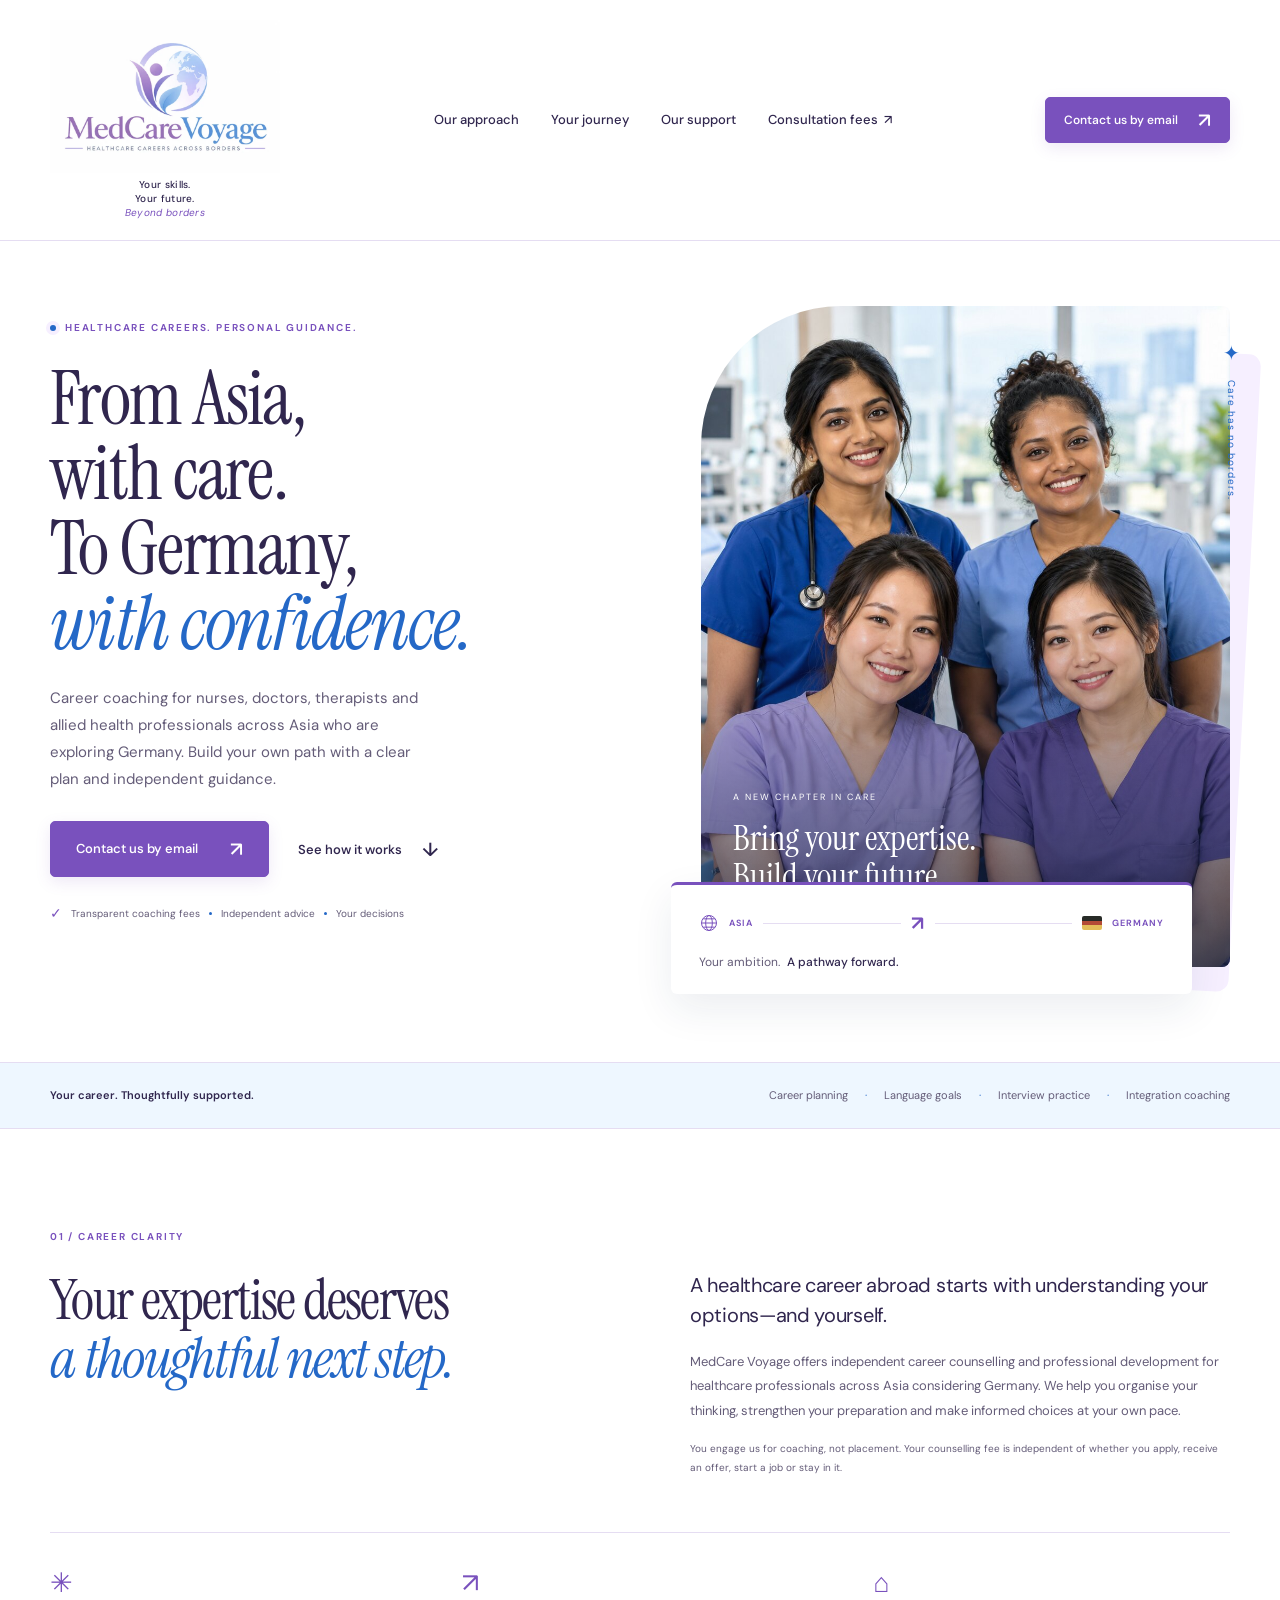
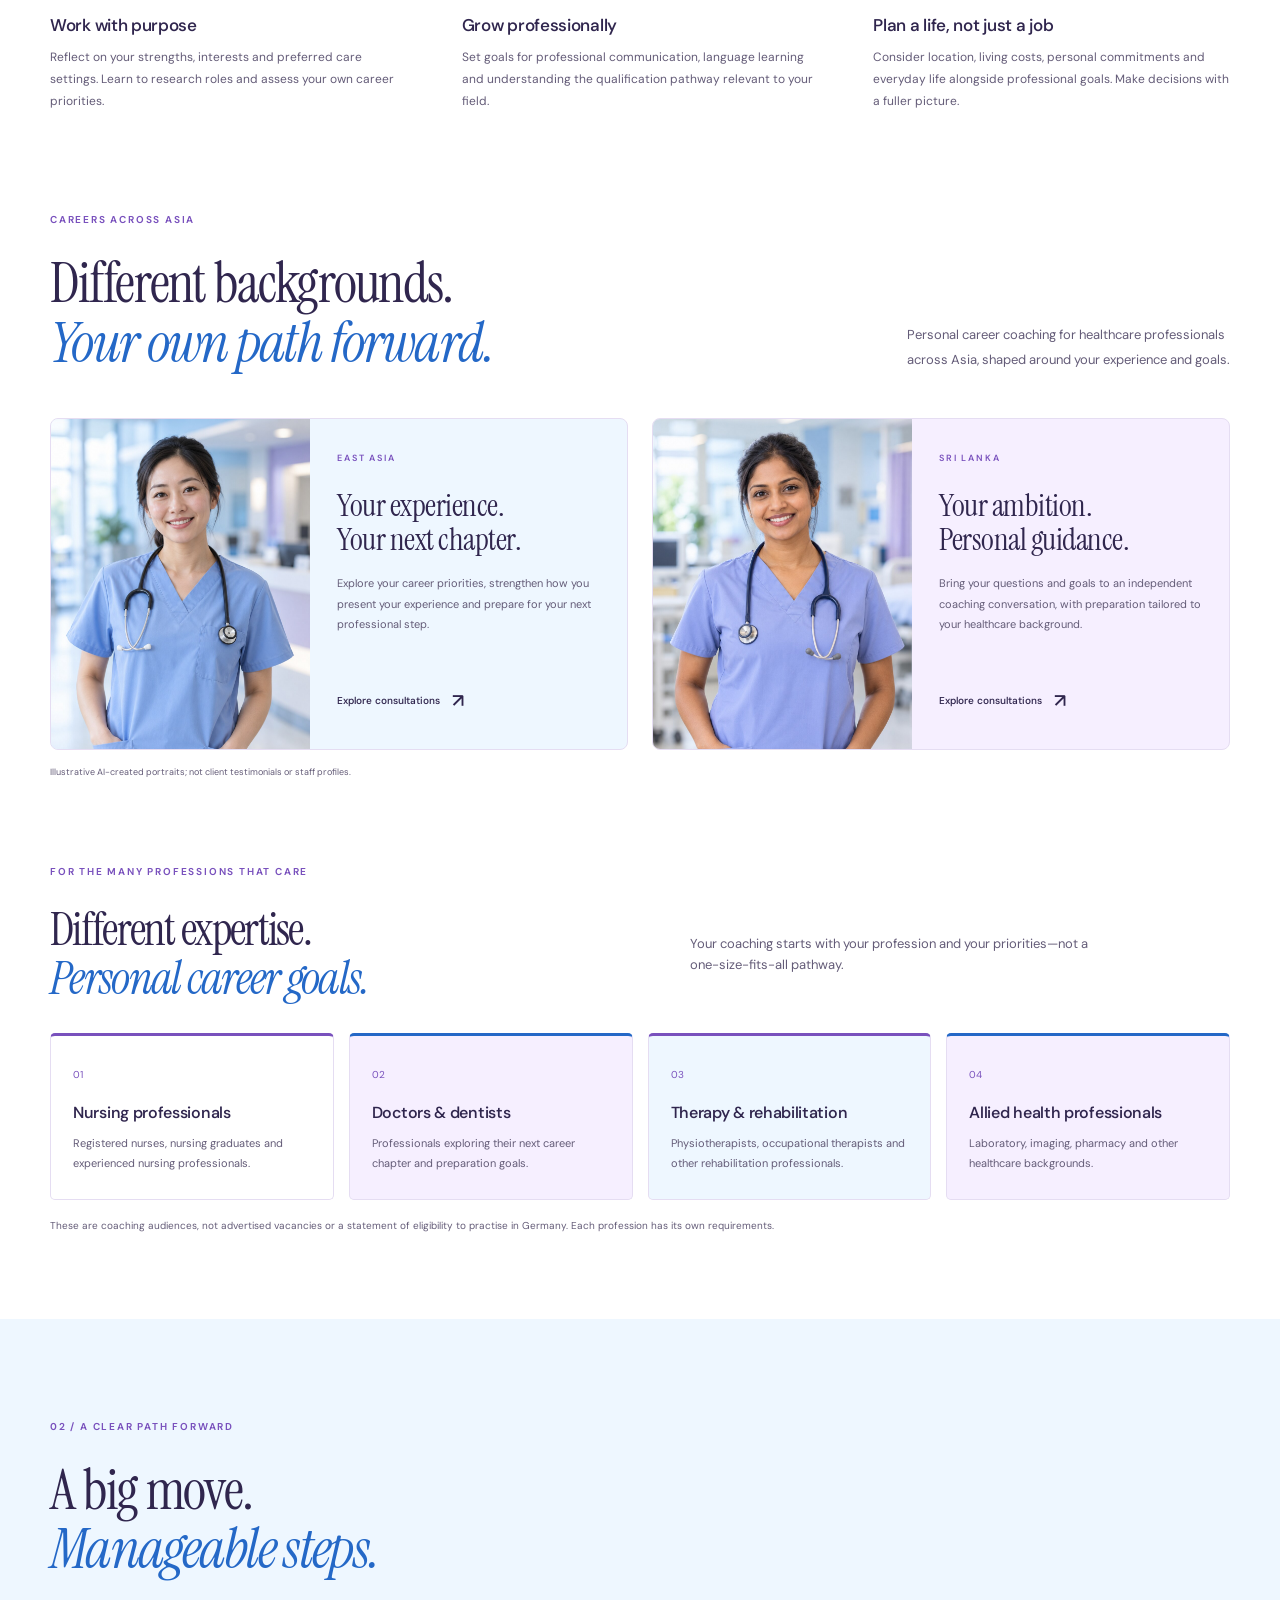
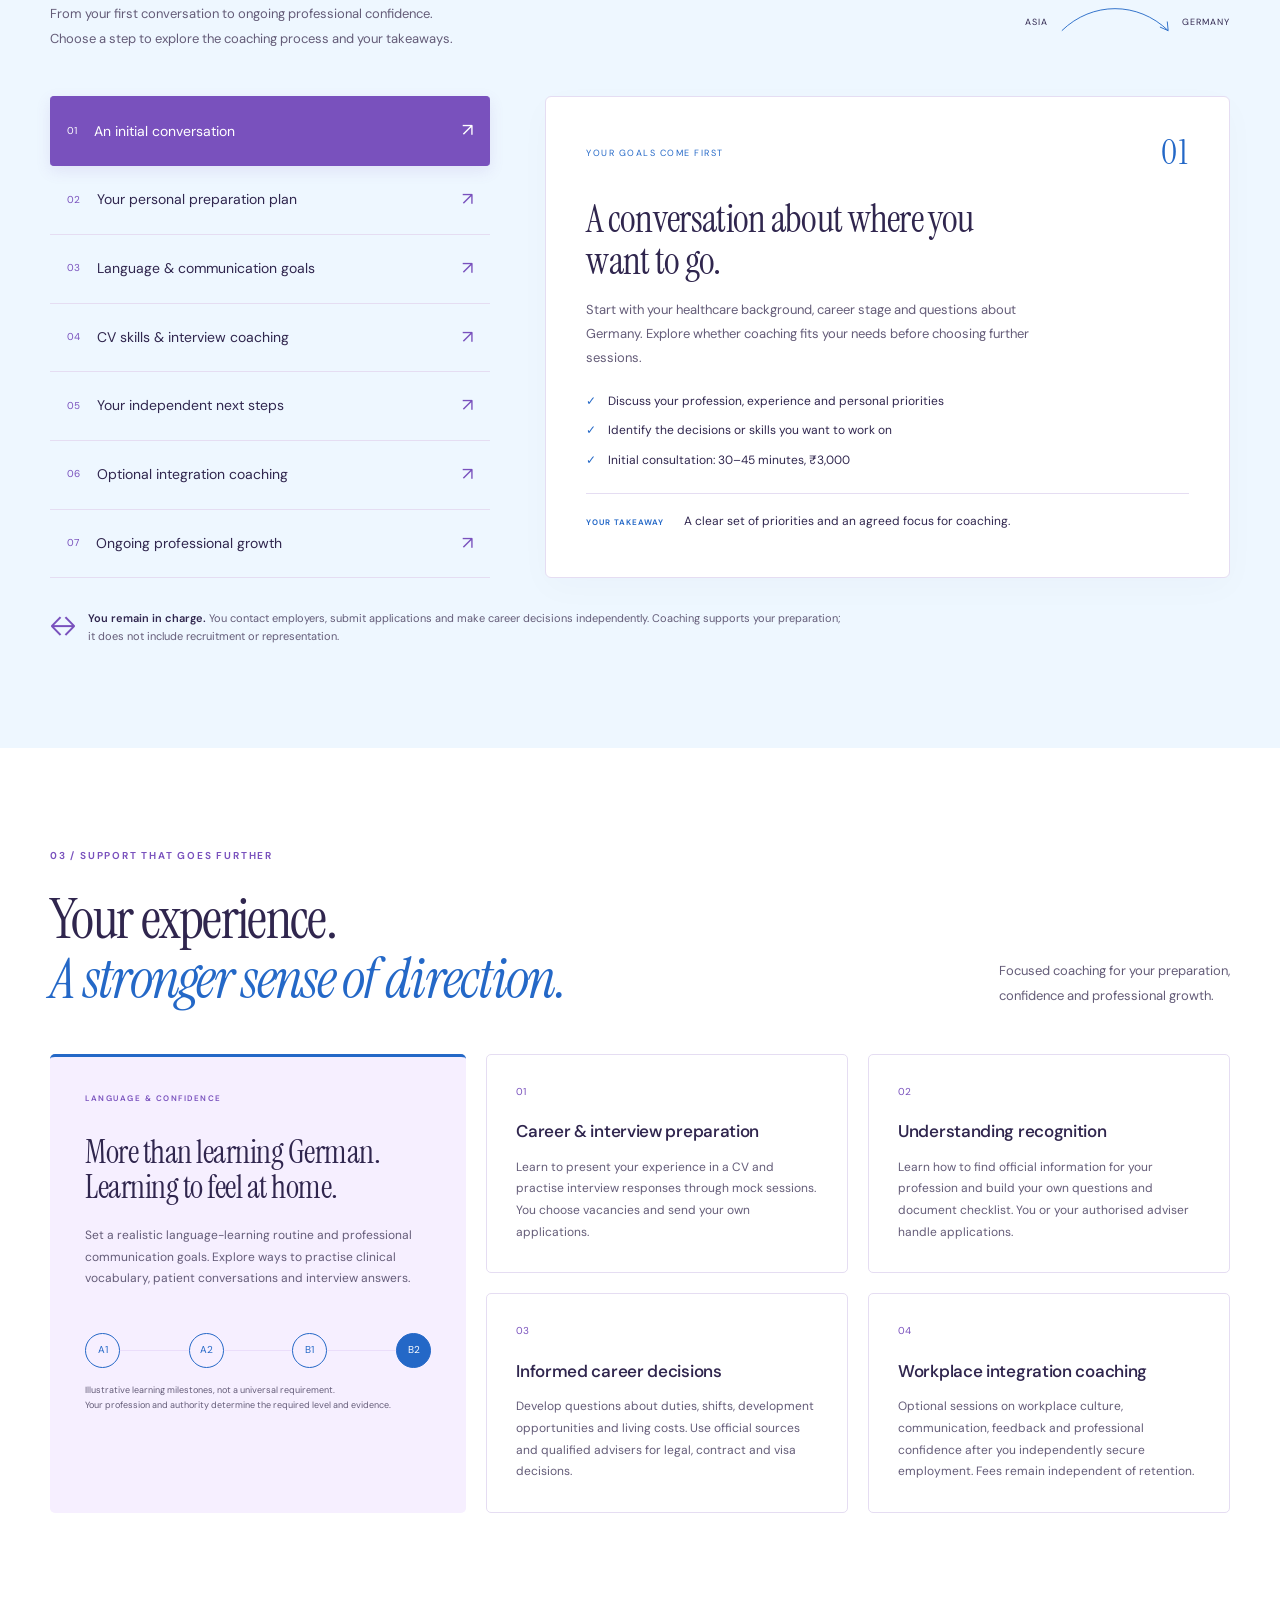
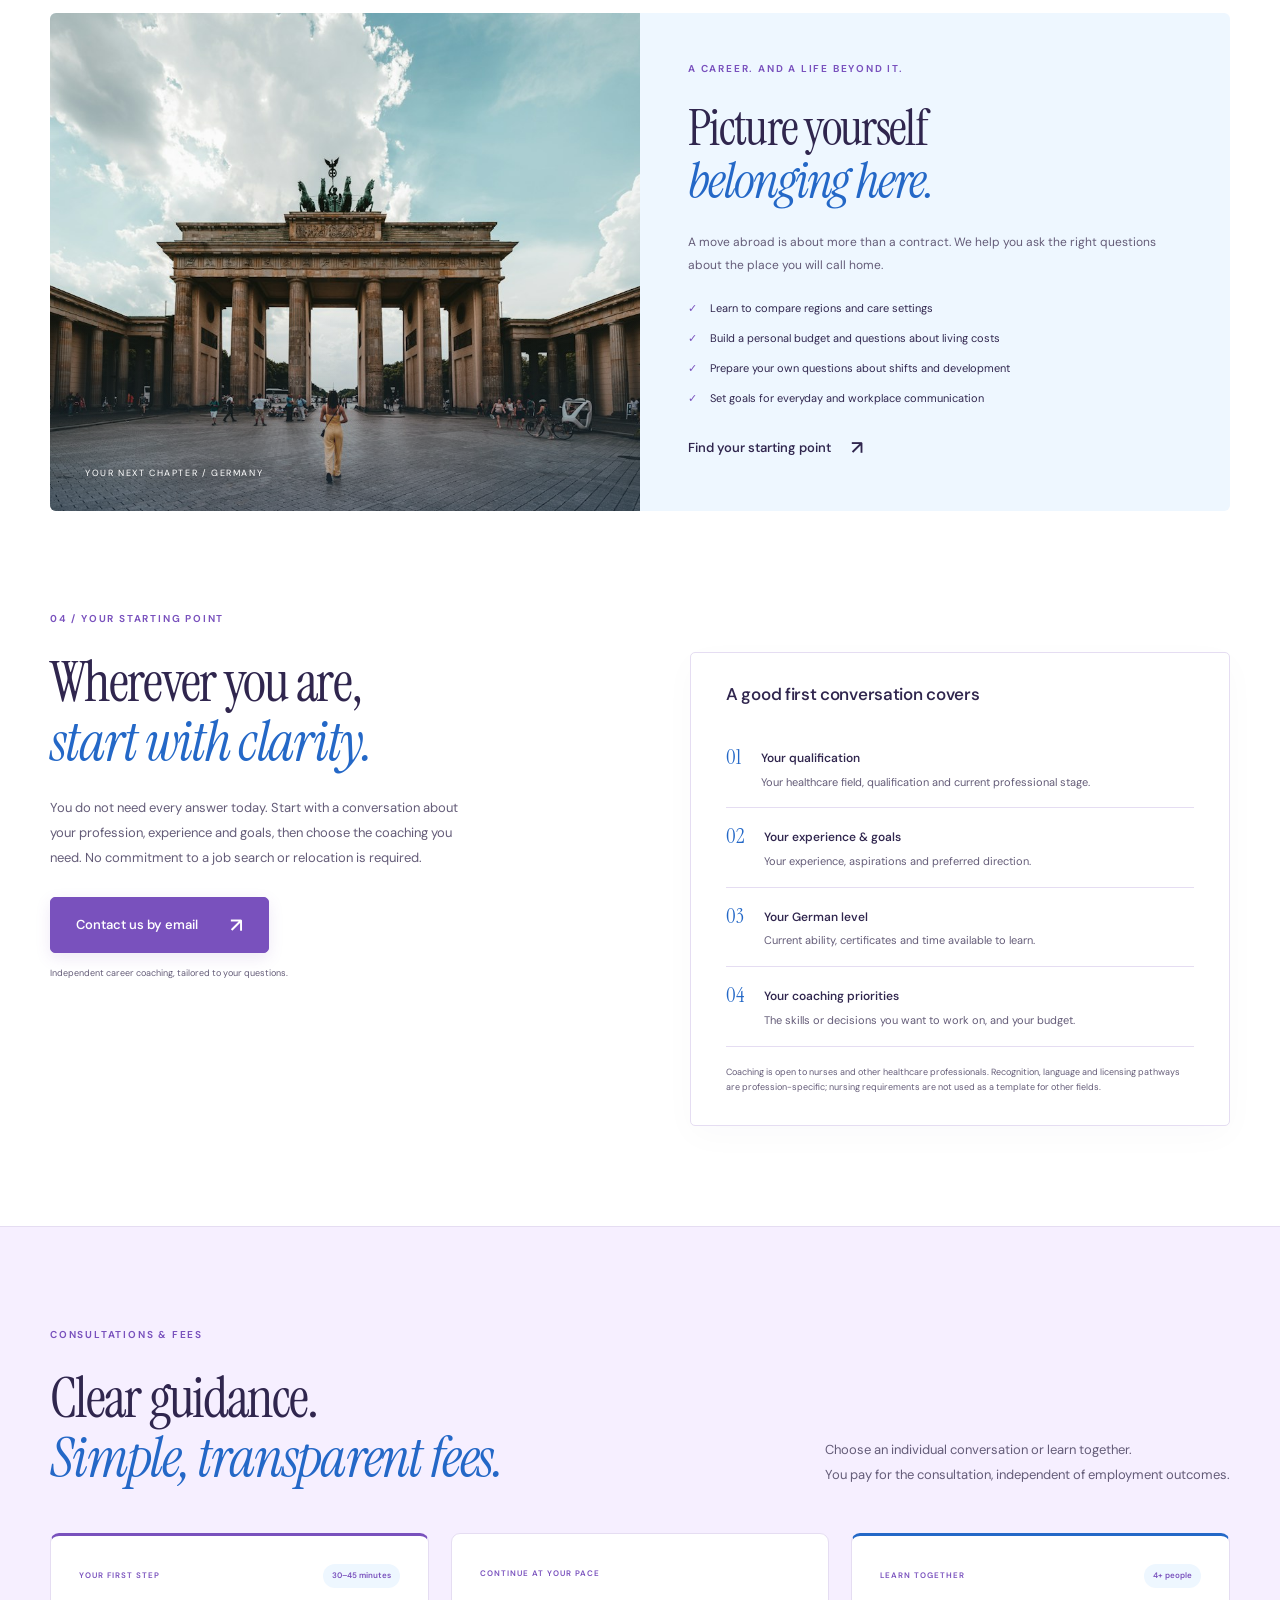
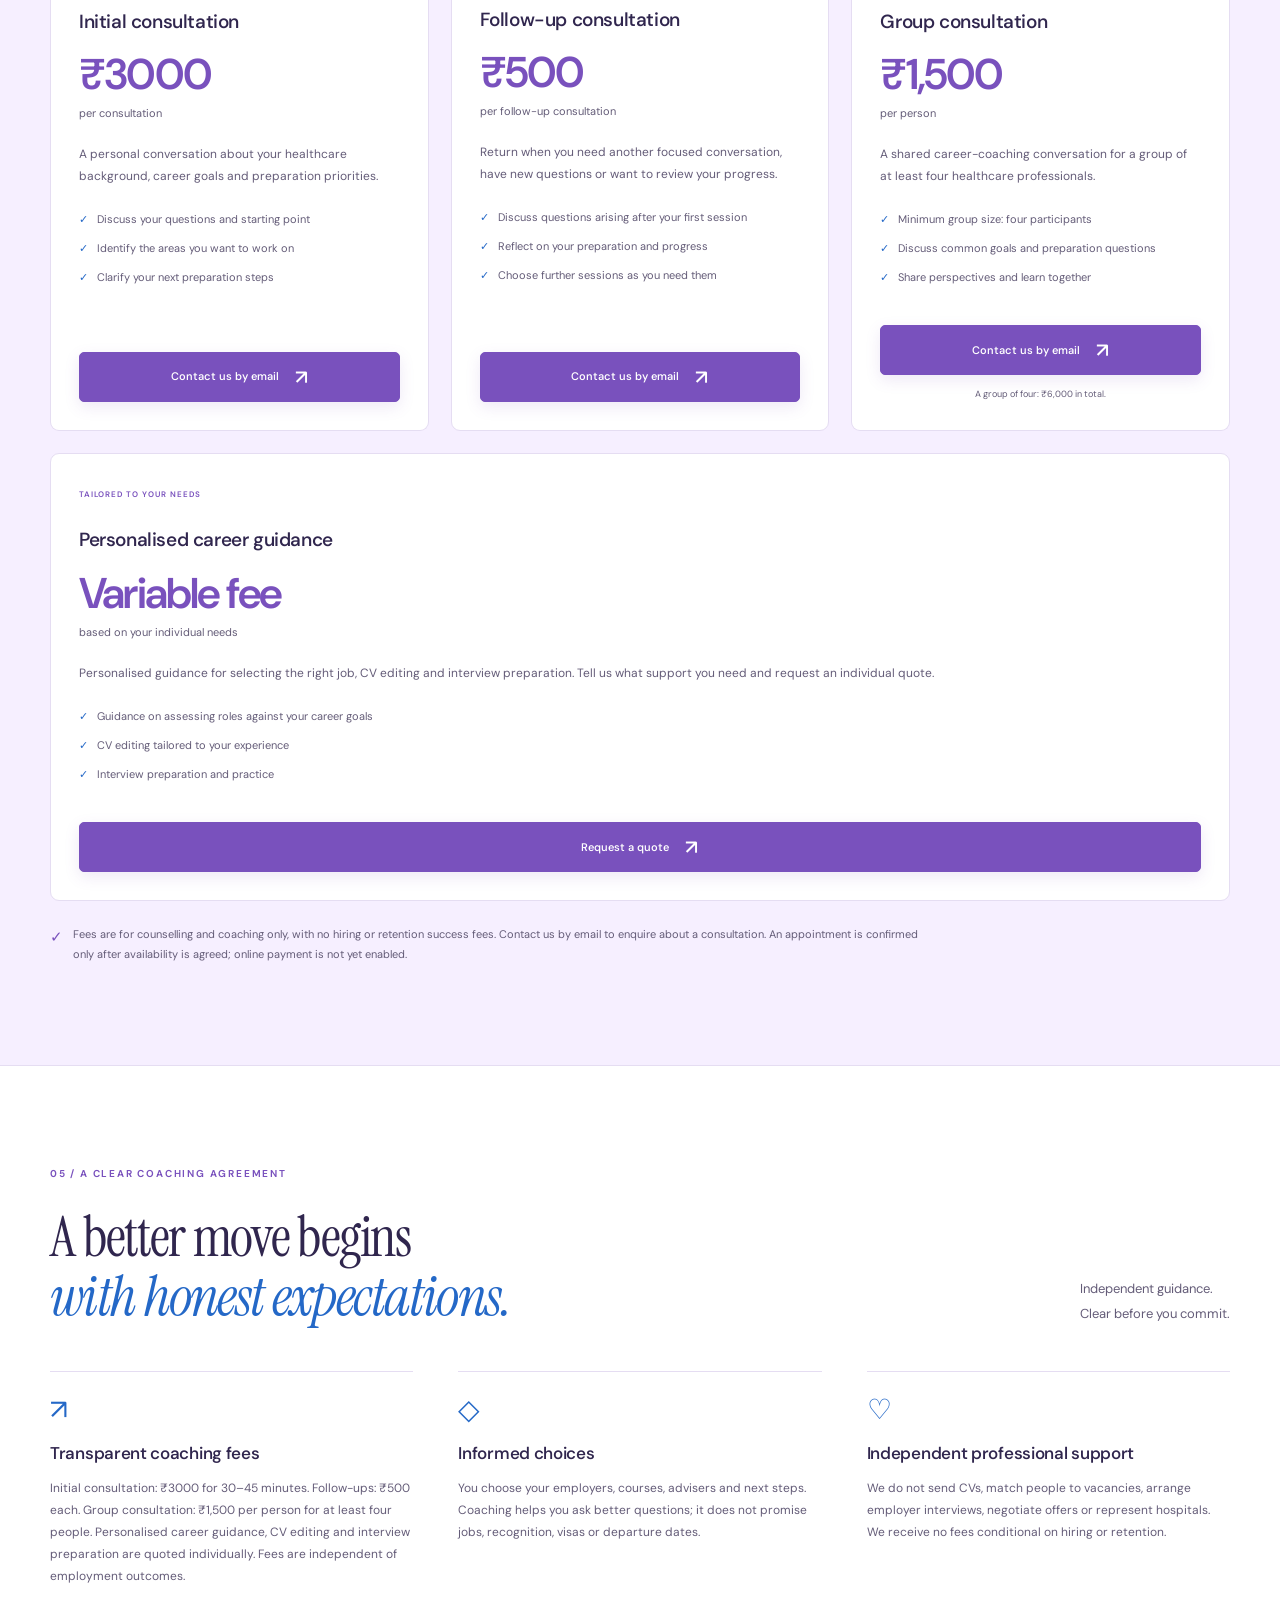
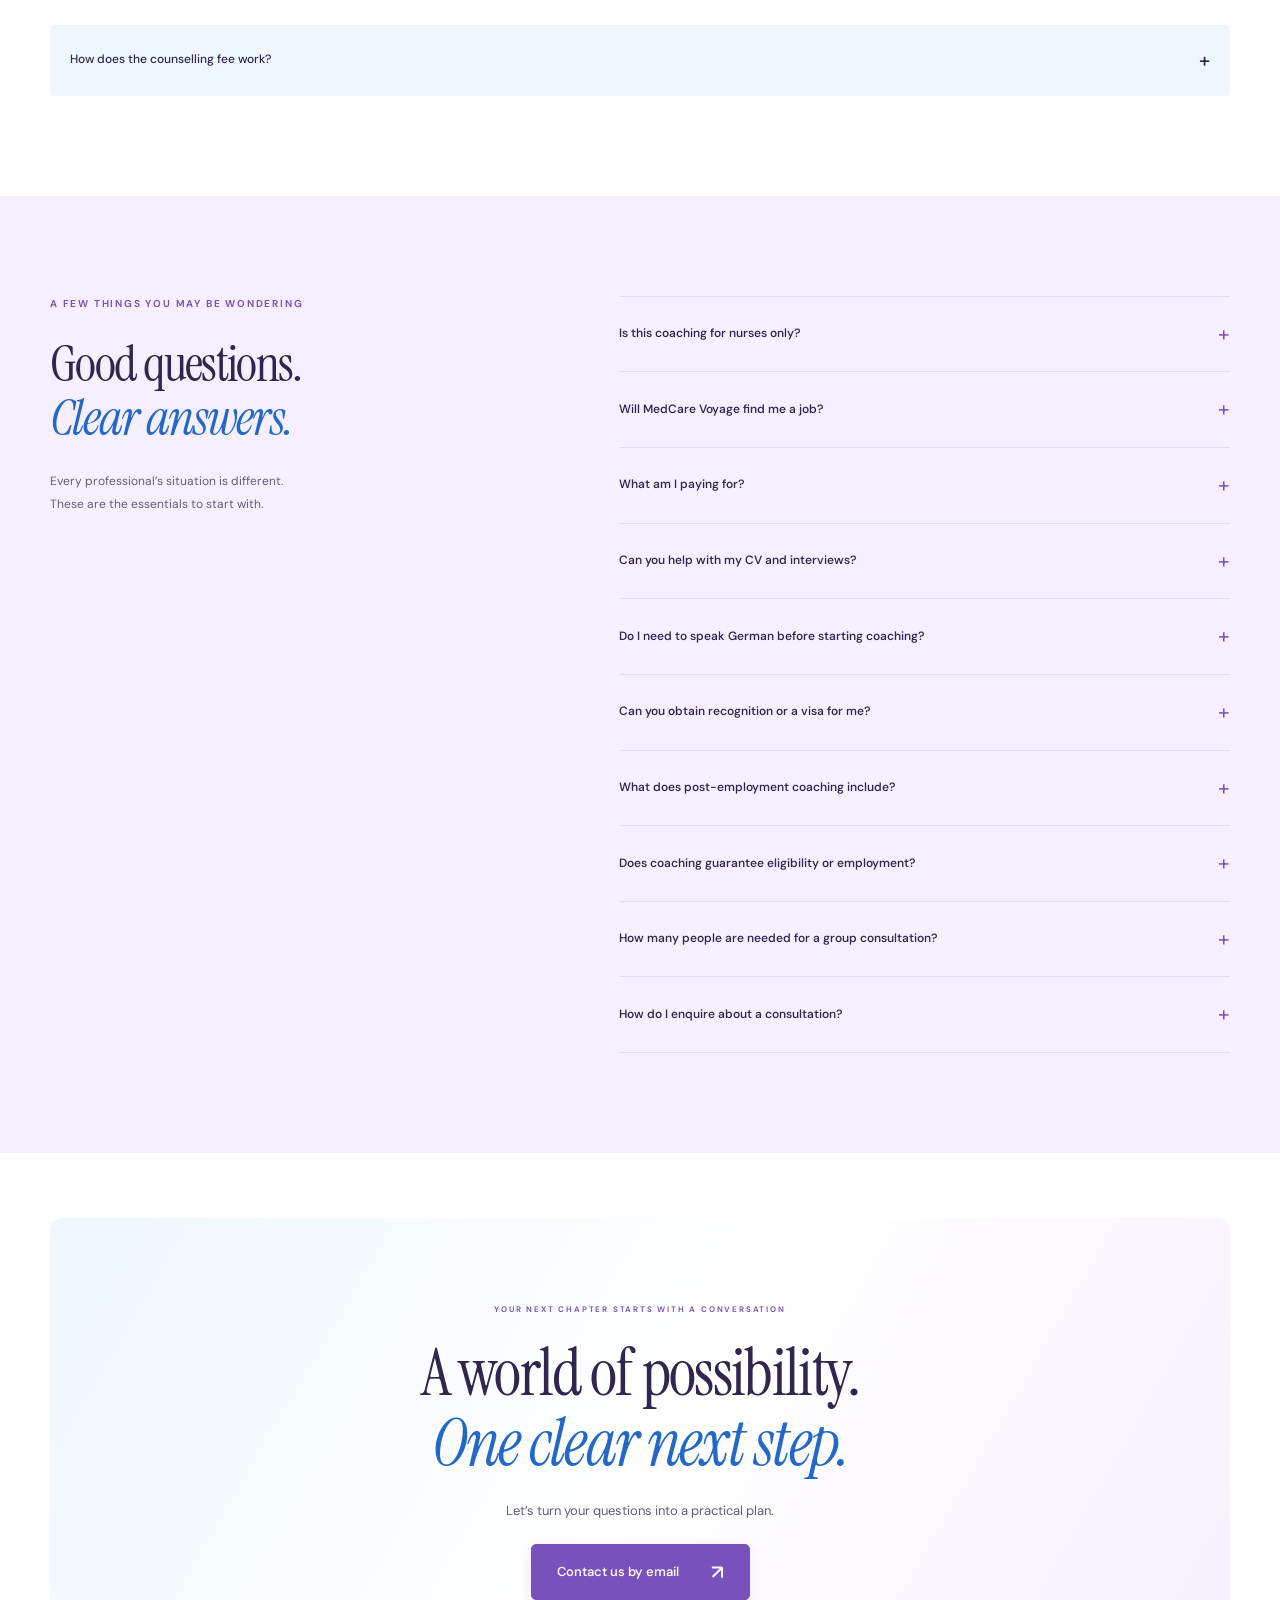
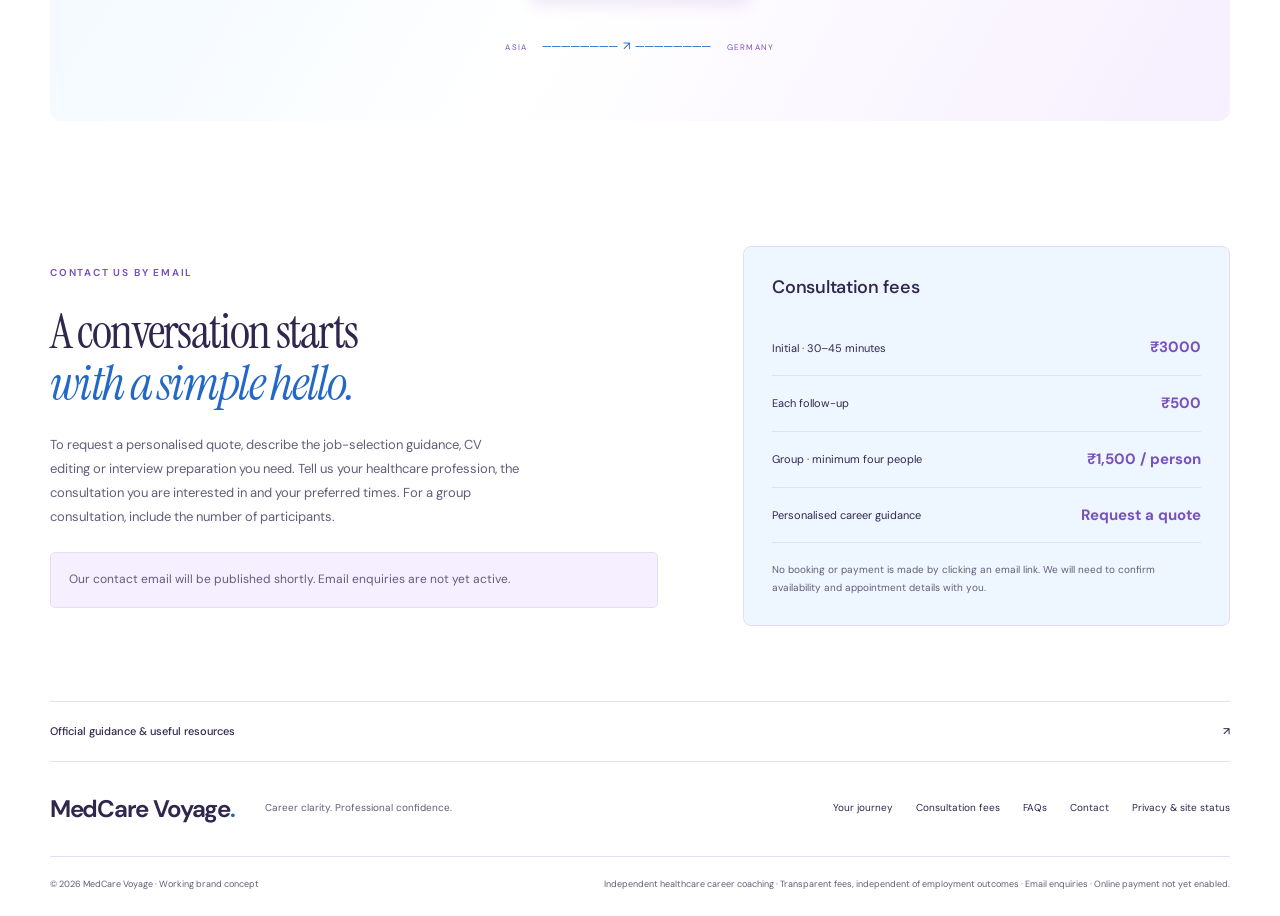
==== commit 4681ebeb: "Use supplied MedCare Voyage logo in website header" ====
--- a/public/index.html
+++ b/public/index.html
@@ -3,7 +3,7 @@
 <head><meta charset="utf-8"><meta name="viewport" content="width=device-width, initial-scale=1"><meta name="theme-color" content="#7951bd"><title>MedCare Voyage — Career coaching for healthcare professionals</title><meta name="description" content="Independent career coaching for healthcare professionals across Asia exploring Germany. Consultations, tailored career guidance, preparation, interview practice and workplace integration coaching."><link rel="stylesheet" href="style.css"><link rel="stylesheet" href="colour-themes.css"><script>if(new URLSearchParams(location.search).get("palette")!=="blue")document.documentElement.dataset.palette="violet";</script><script src="site-config.js" defer></script><script src="app.js" defer></script></head>
 <body>
 <a class="skip" href="#main">Skip to content</a>
-<header><a class="brand" href="#" aria-label="MedCare Voyage home"><svg viewBox="0 0 40 40" aria-hidden="true"><path d="M5 29V18C5 9 12 5 20 5s15 4 15 13v11M5 20h30M13 29V18m14 11V18"/></svg><span class="brand-copy"><span class="brand-name">MedCare Voyage<span class="brand-dot">.</span></span><span class="brand-tagline">Your skills.<br>Your future.<br><em>Beyond borders</em></span></span></a><nav aria-label="Main navigation"><a href="#why">Our approach</a><a href="#journey">Your journey</a><a href="#support">Our support</a><a href="#coaching">Consultation fees <span>↗</span></a></nav><a class="button small" href="#contact" data-email-link>Contact us by email <span>↗</span></a><button class="menu-toggle" aria-expanded="false" aria-label="Open navigation">☰</button></header>
+<header><a class="brand brand-with-image" href="#" aria-label="MedCare Voyage home"><img class="brand-logo-image" src="assets/medcare-voyage-logo.webp" alt="MedCare Voyage — Healthcare careers across borders" width="720" height="480"><span class="brand-tagline">Your skills.<br>Your future.<br><em>Beyond borders</em></span></a><nav aria-label="Main navigation"><a href="#why">Our approach</a><a href="#journey">Your journey</a><a href="#support">Our support</a><a href="#coaching">Consultation fees <span>↗</span></a></nav><a class="button small" href="#contact" data-email-link>Contact us by email <span>↗</span></a><button class="menu-toggle" aria-expanded="false" aria-label="Open navigation">☰</button></header>
 <main id="main">
 <section class="hero wrap">
 <div class="hero-copy"><div class="eyebrow"><span class="live-dot"></span> HEALTHCARE CAREERS. PERSONAL GUIDANCE.</div><h1>From Asia,<br>with care.<br>To Germany,<br><em>with confidence.</em></h1><p>Career coaching for nurses, doctors, therapists and allied health professionals across Asia who are exploring Germany. Build your own path with a clear plan and independent guidance.</p><div class="hero-actions"><a class="button" href="#contact" data-email-link>Contact us by email <span>↗</span></a><a class="text-link" href="#journey">See how it works <span>↓</span></a></div><div class="hero-note"><span class="check">✓</span> Transparent coaching fees <i></i> Independent advice <i></i> Your decisions</div></div>
--- a/public/colour-themes.css
+++ b/public/colour-themes.css
@@ -64,3 +64,10 @@
 /* Keep all four professionals visible in the homepage group portrait. */
 .hero-visual .photo-frame{aspect-ratio:4 / 5;height:auto}
 .hero-visual .photo-frame img{object-position:50% 35%}
+
+/* Supplied MedCare Voyage logo, preserving its original artwork. */
+header>.brand-with-image{display:flex;flex-direction:column;align-items:center;gap:5px}
+header .brand-logo-image{display:block;width:230px;height:auto;object-fit:contain}
+header>.brand-with-image .brand-tagline{text-align:center;font-size:10px;line-height:1.4;letter-spacing:.3px}
+@media(max-width:800px){header .brand-logo-image{width:200px}}
+@media(max-width:600px){header .brand-logo-image{width:180px}header>.brand-with-image .brand-tagline{font-size:9px}}
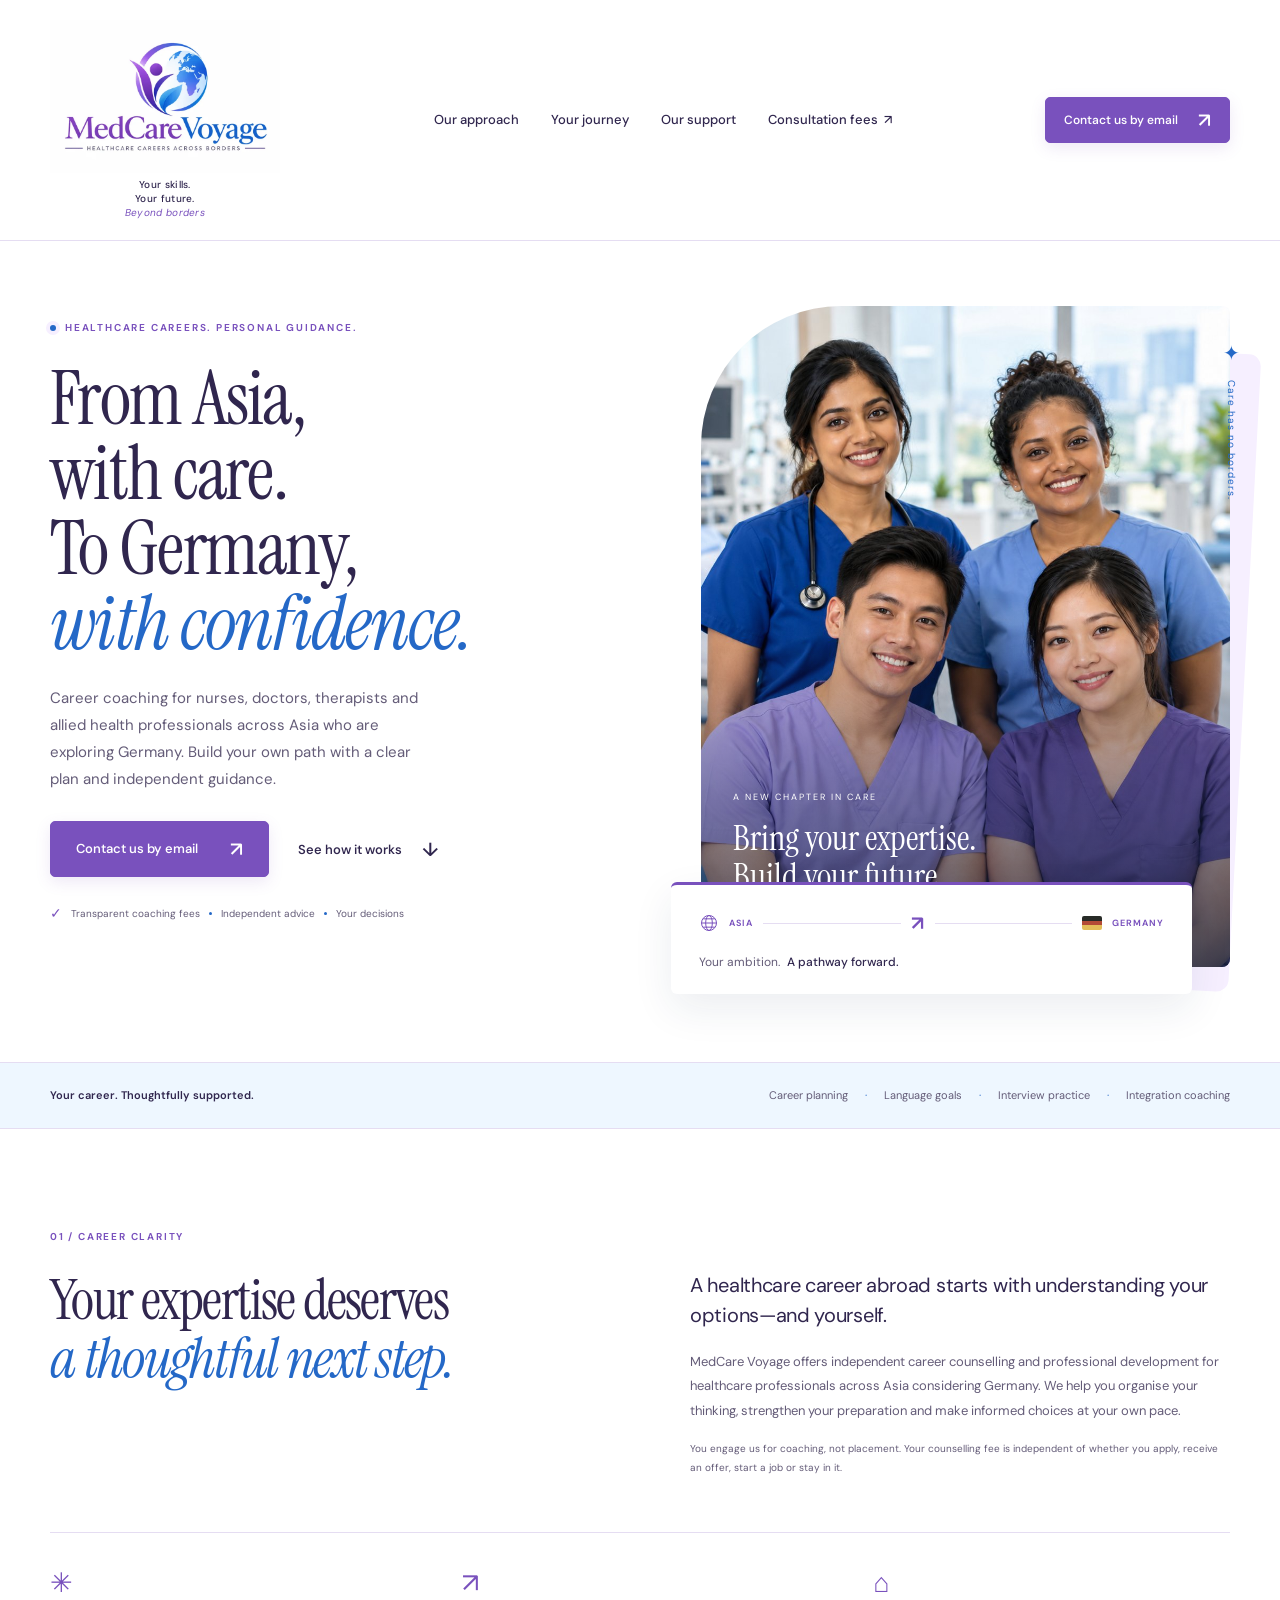
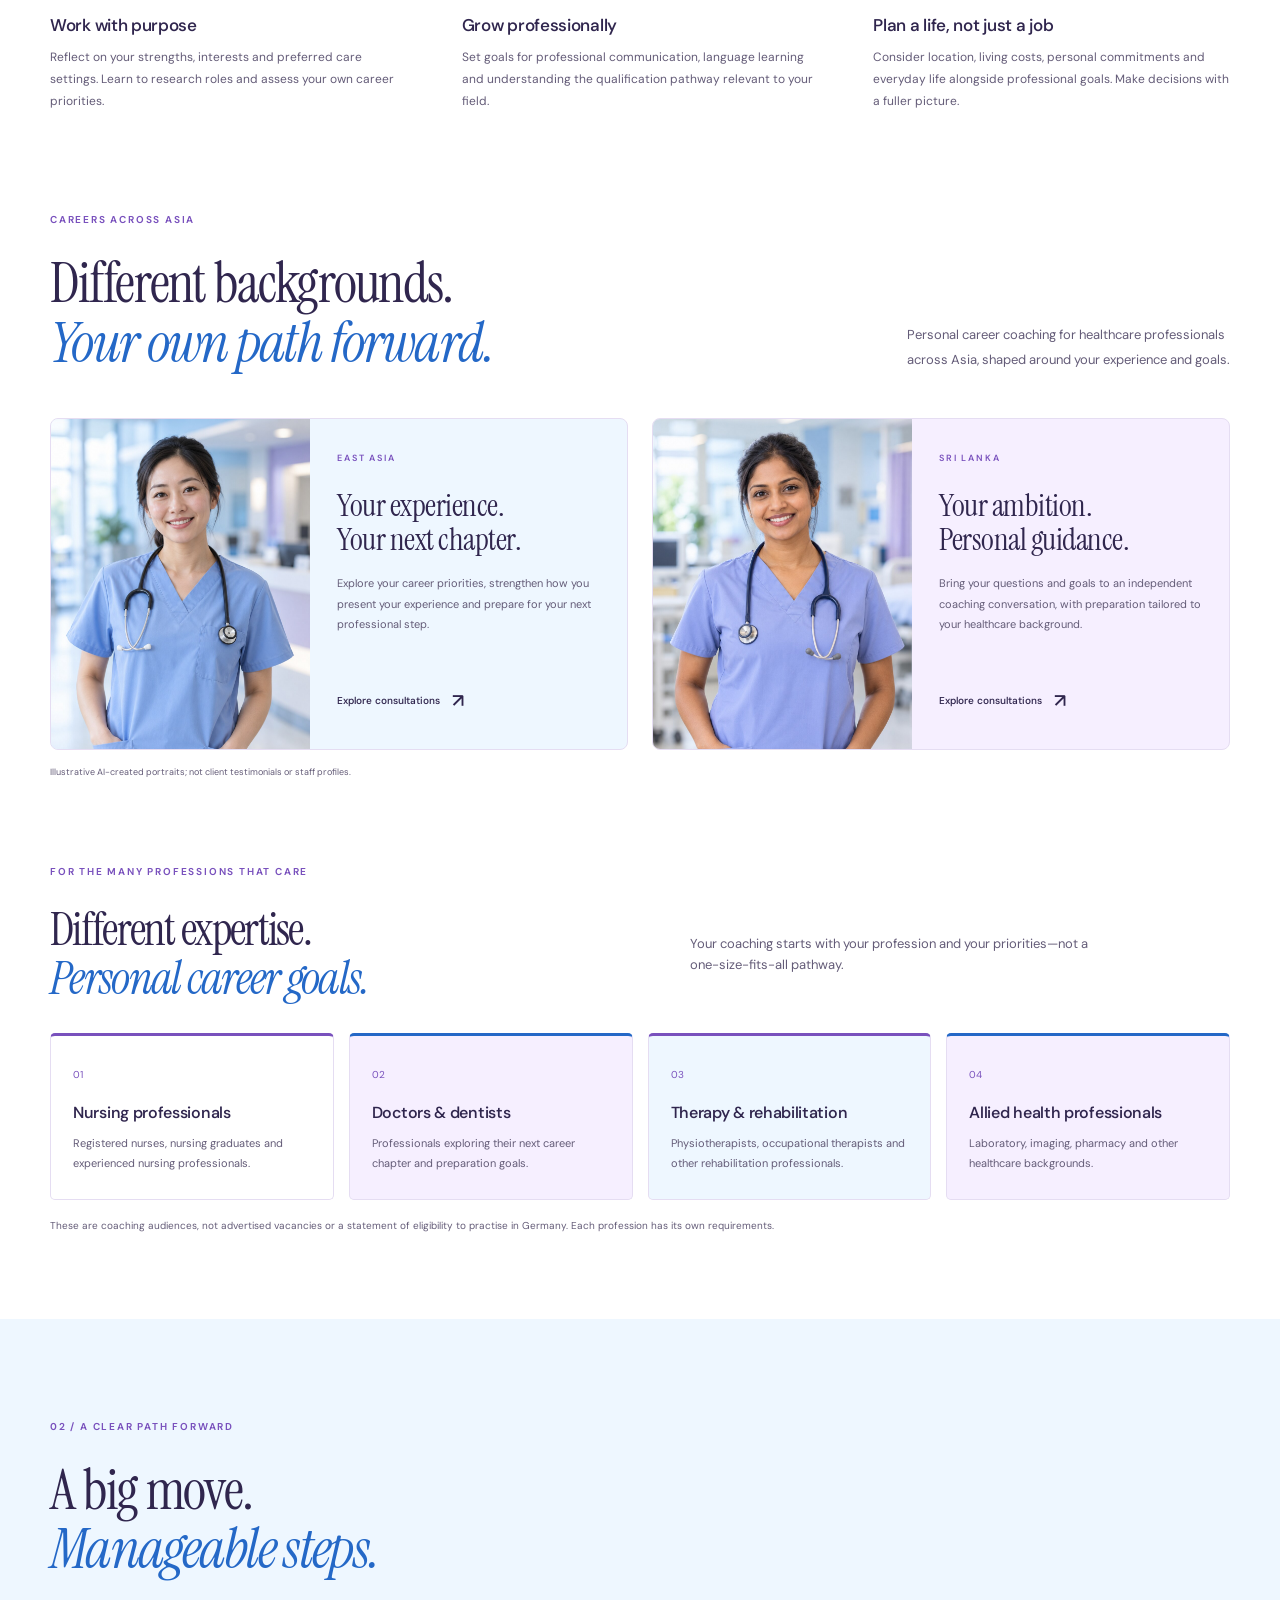
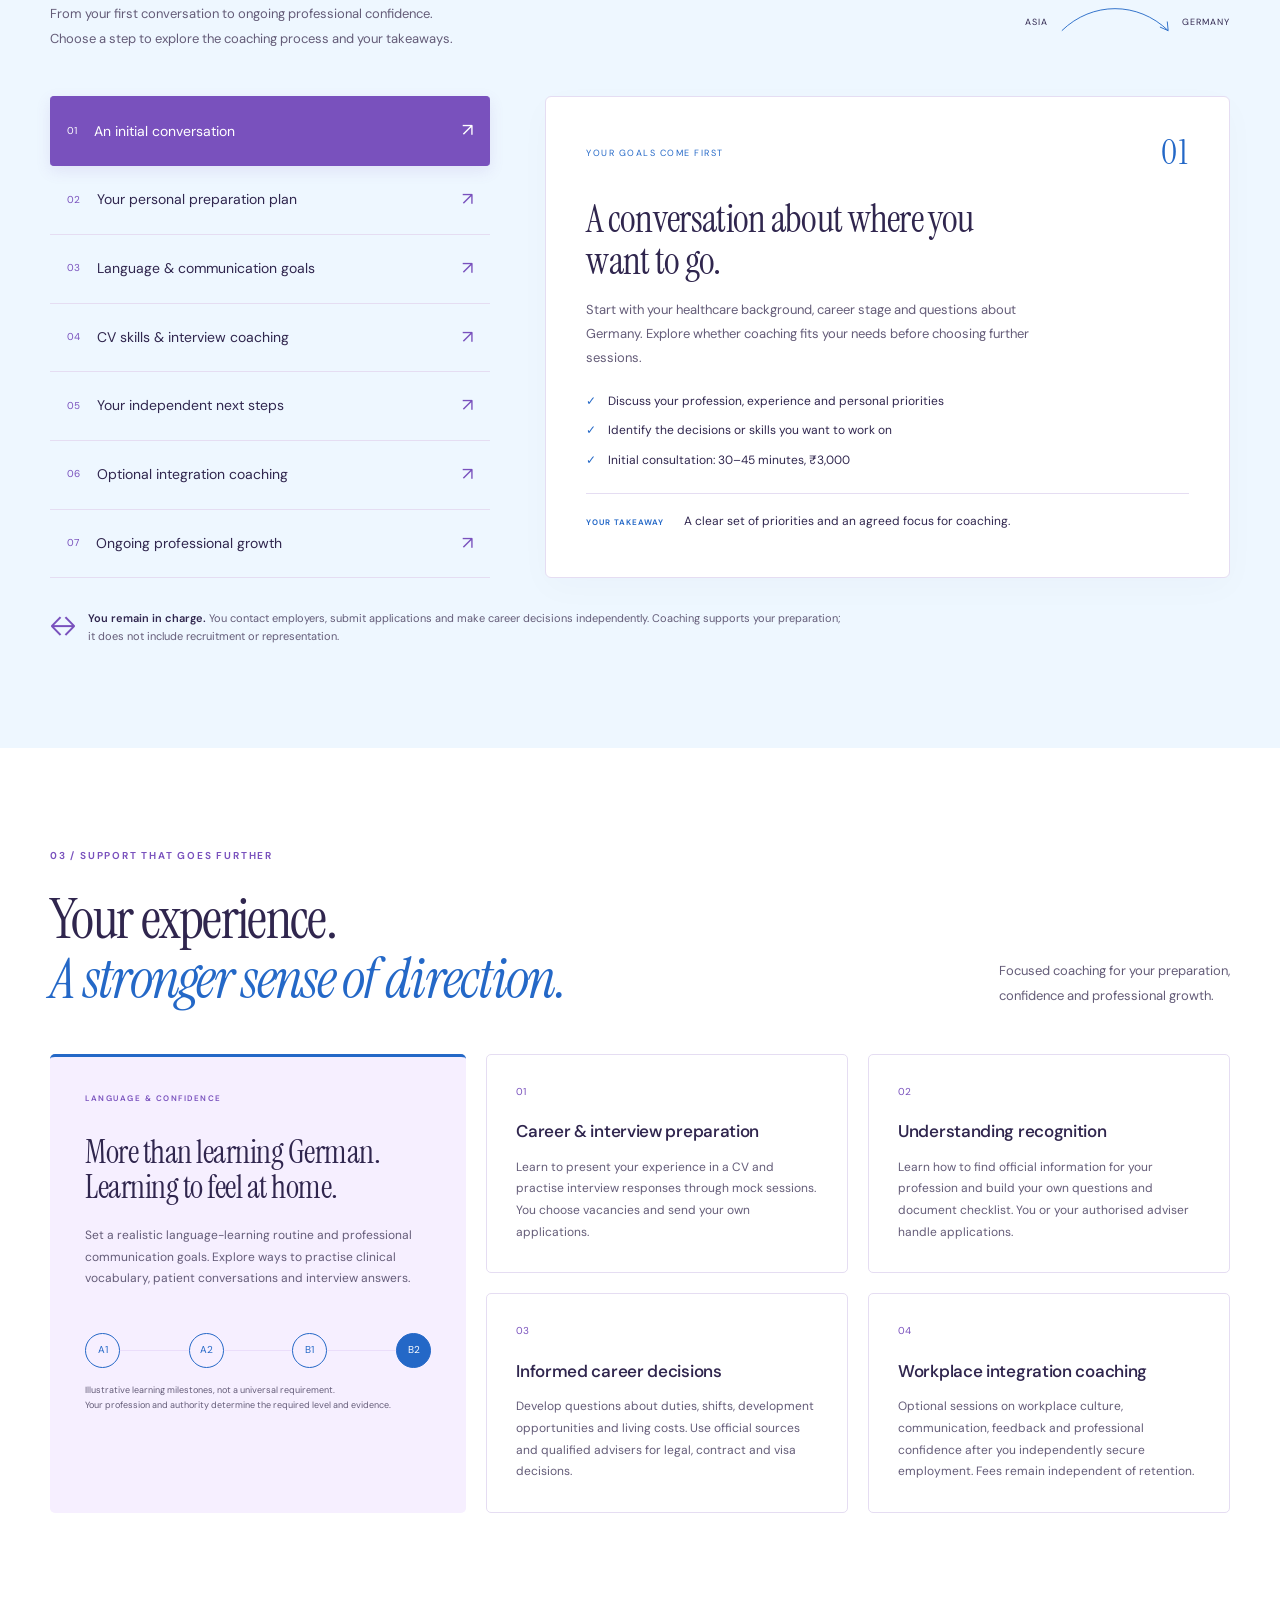
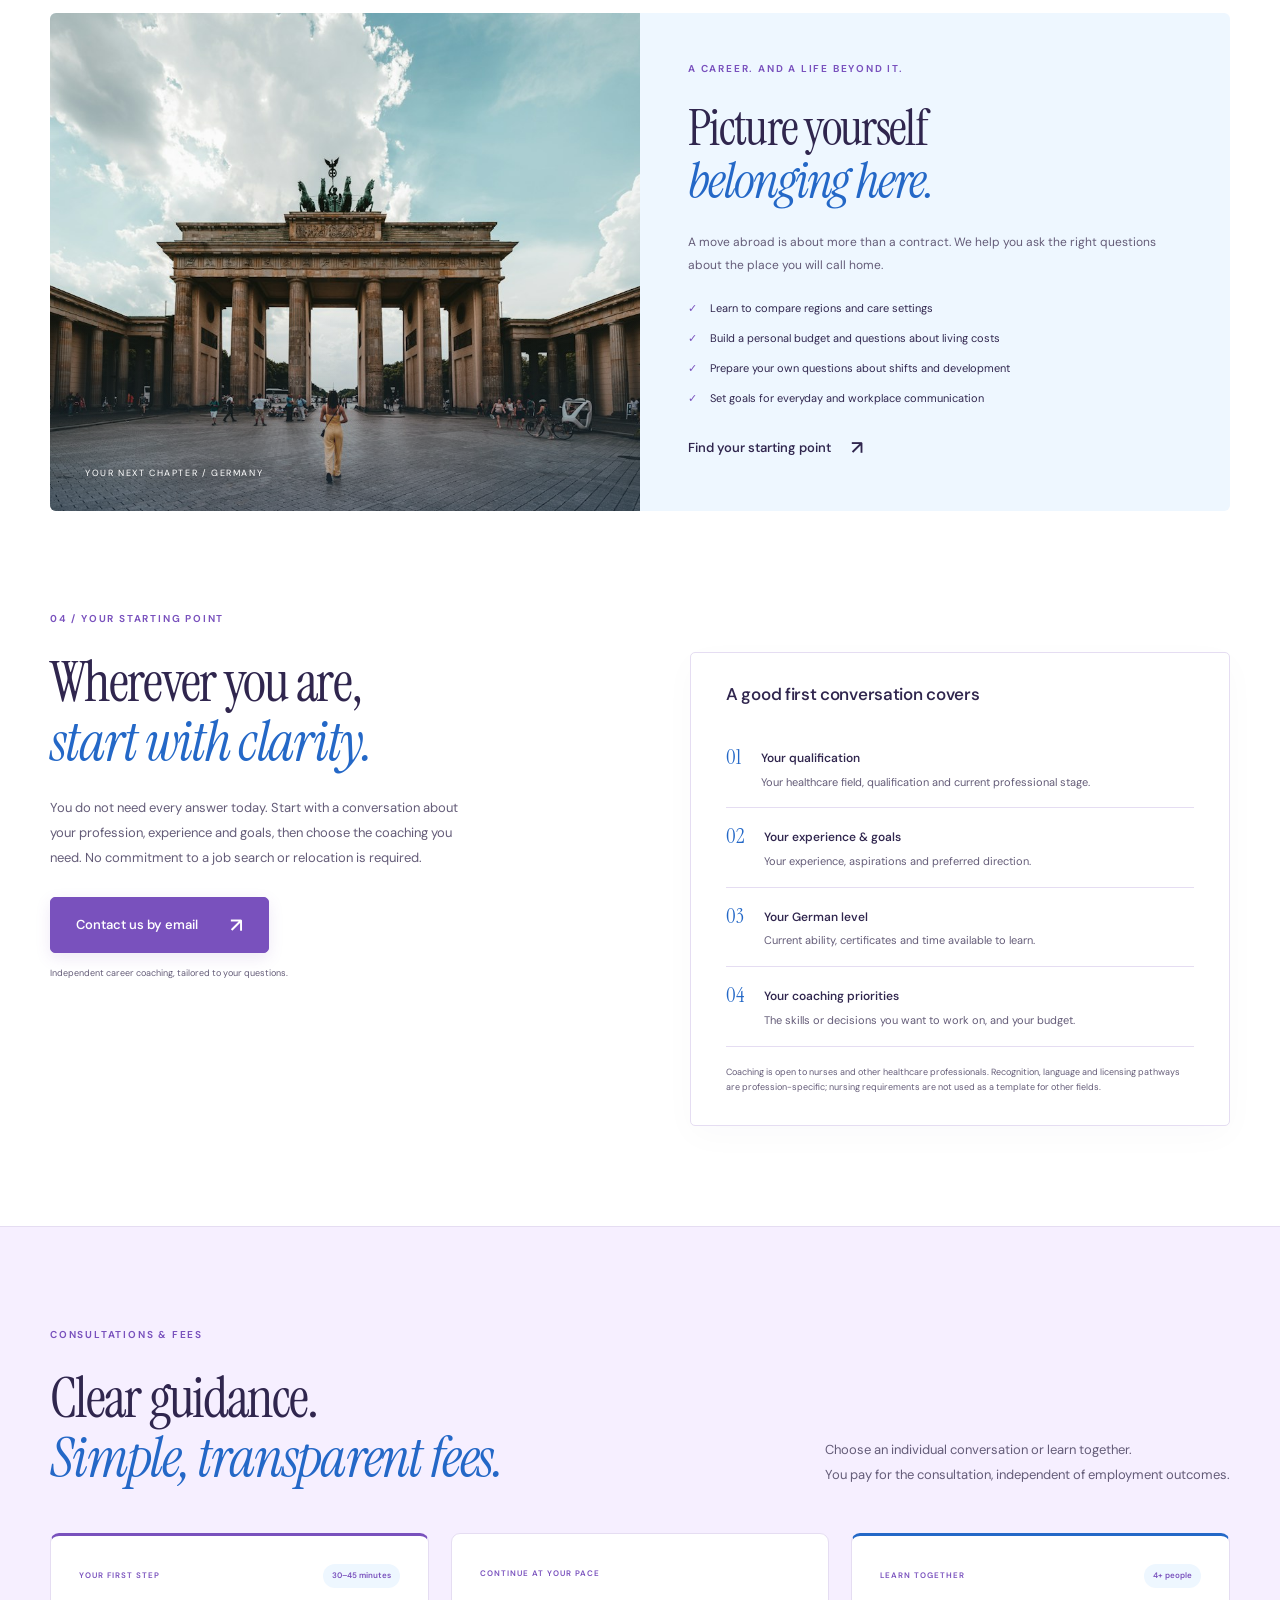
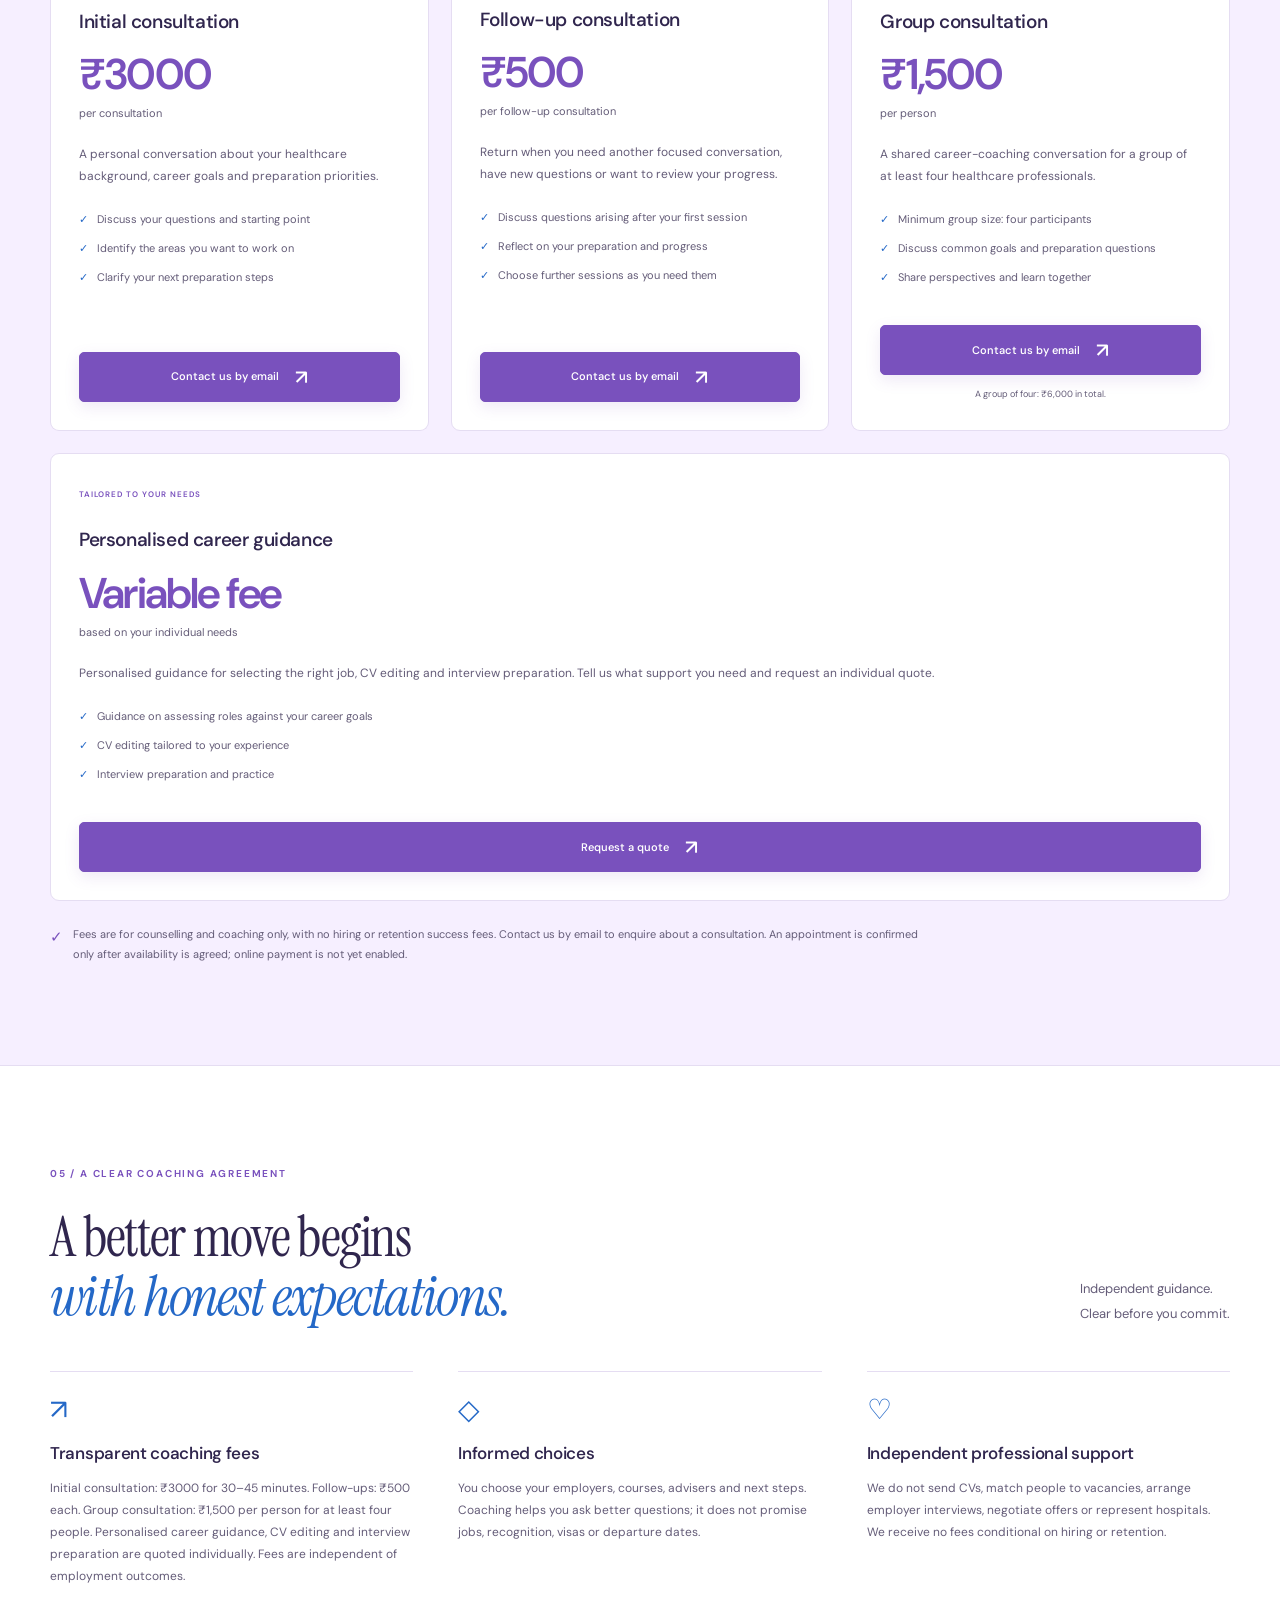
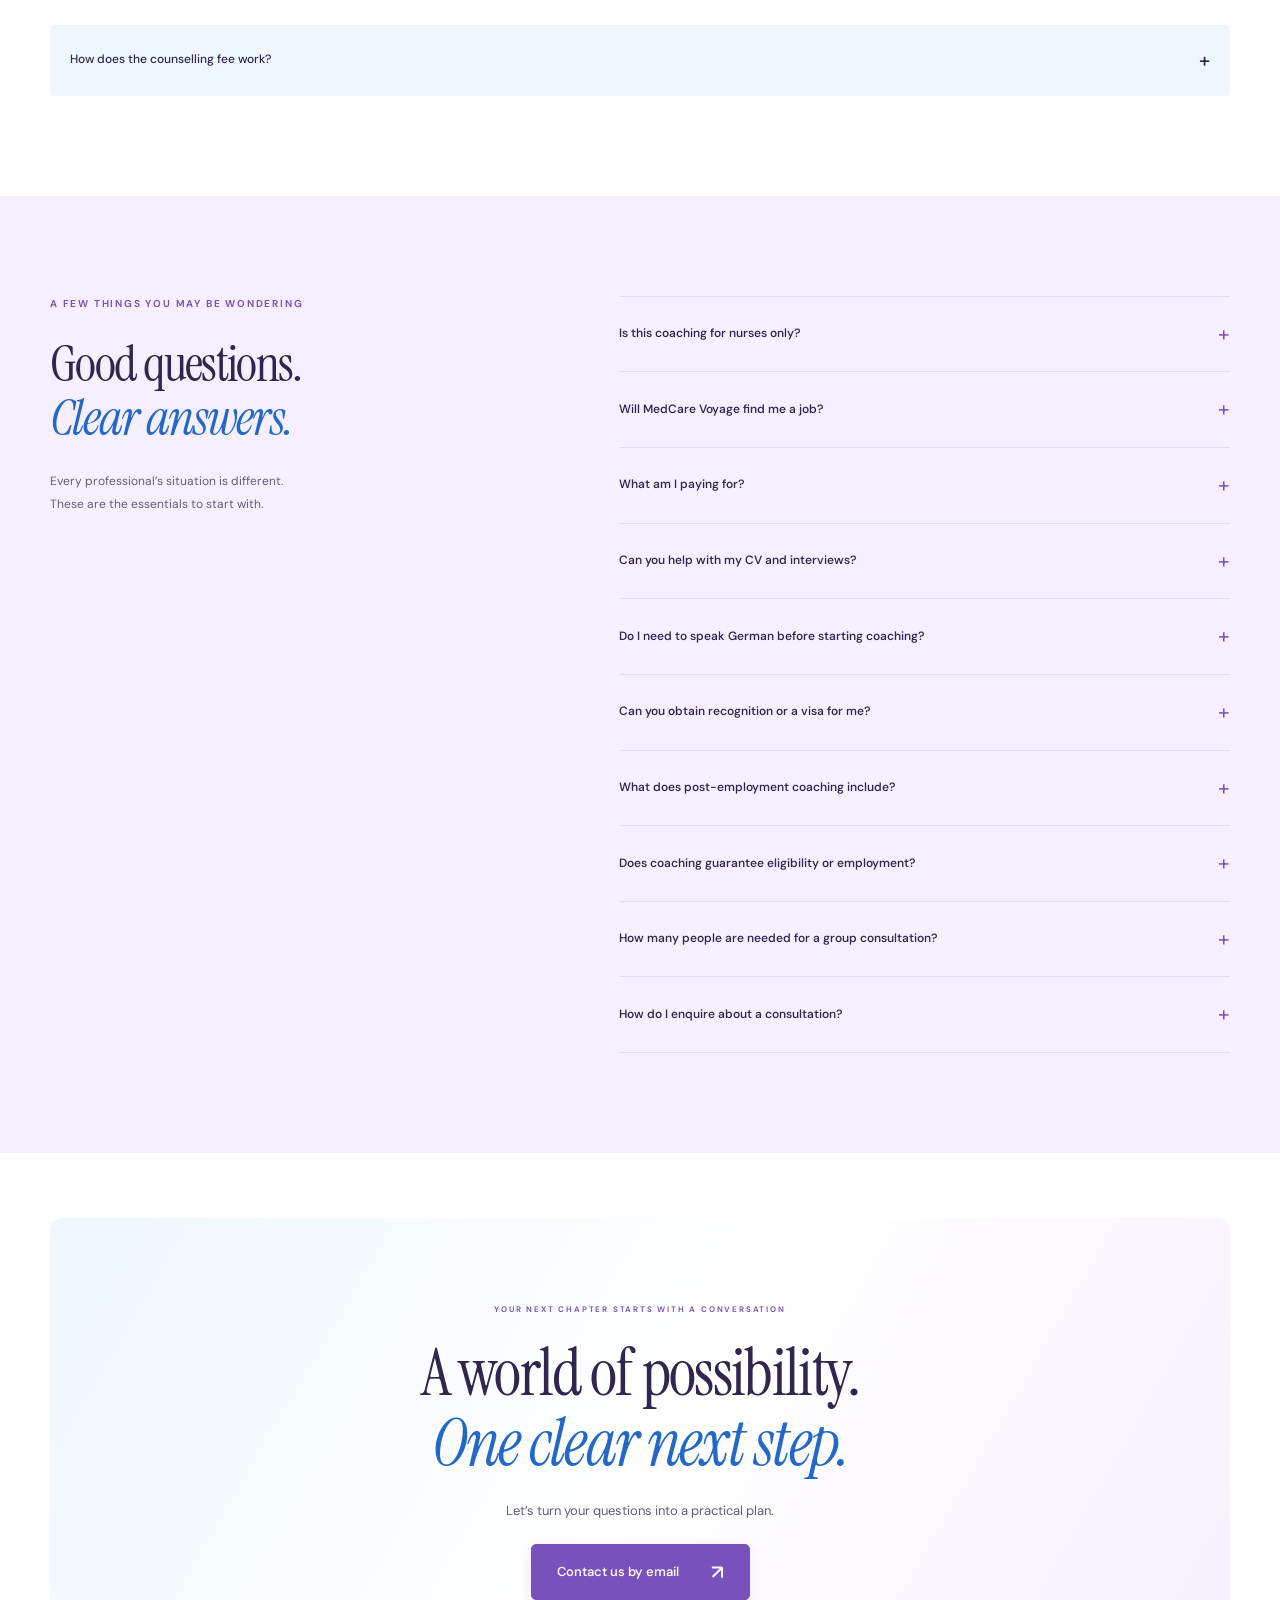
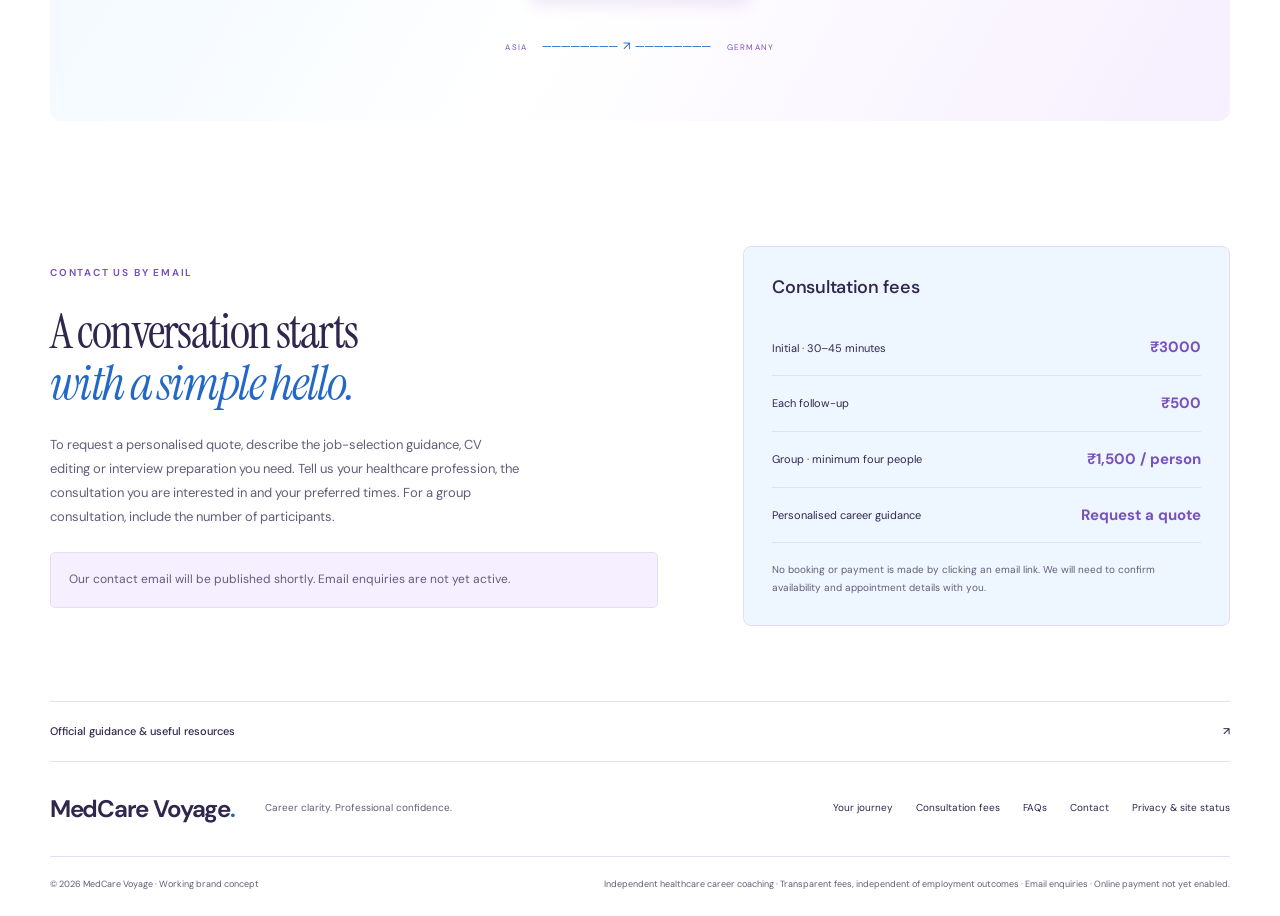
==== commit 62ba8c95: "Match logo to violet-blue palette and include Vietnamese man in hero photo" ====
--- a/public/index.html
+++ b/public/index.html
@@ -3,11 +3,11 @@
 <head><meta charset="utf-8"><meta name="viewport" content="width=device-width, initial-scale=1"><meta name="theme-color" content="#7951bd"><title>MedCare Voyage — Career coaching for healthcare professionals</title><meta name="description" content="Independent career coaching for healthcare professionals across Asia exploring Germany. Consultations, tailored career guidance, preparation, interview practice and workplace integration coaching."><link rel="stylesheet" href="style.css"><link rel="stylesheet" href="colour-themes.css"><script>if(new URLSearchParams(location.search).get("palette")!=="blue")document.documentElement.dataset.palette="violet";</script><script src="site-config.js" defer></script><script src="app.js" defer></script></head>
 <body>
 <a class="skip" href="#main">Skip to content</a>
-<header><a class="brand brand-with-image" href="#" aria-label="MedCare Voyage home"><img class="brand-logo-image" src="assets/medcare-voyage-logo.webp" alt="MedCare Voyage — Healthcare careers across borders" width="720" height="480"><span class="brand-tagline">Your skills.<br>Your future.<br><em>Beyond borders</em></span></a><nav aria-label="Main navigation"><a href="#why">Our approach</a><a href="#journey">Your journey</a><a href="#support">Our support</a><a href="#coaching">Consultation fees <span>↗</span></a></nav><a class="button small" href="#contact" data-email-link>Contact us by email <span>↗</span></a><button class="menu-toggle" aria-expanded="false" aria-label="Open navigation">☰</button></header>
+<header><a class="brand brand-with-image" href="#" aria-label="MedCare Voyage home"><img class="brand-logo-image" src="assets/medcare-voyage-logo-v2.webp" alt="MedCare Voyage — Healthcare careers across borders" width="720" height="480"><span class="brand-tagline">Your skills.<br>Your future.<br><em>Beyond borders</em></span></a><nav aria-label="Main navigation"><a href="#why">Our approach</a><a href="#journey">Your journey</a><a href="#support">Our support</a><a href="#coaching">Consultation fees <span>↗</span></a></nav><a class="button small" href="#contact" data-email-link>Contact us by email <span>↗</span></a><button class="menu-toggle" aria-expanded="false" aria-label="Open navigation">☰</button></header>
 <main id="main">
 <section class="hero wrap">
 <div class="hero-copy"><div class="eyebrow"><span class="live-dot"></span> HEALTHCARE CAREERS. PERSONAL GUIDANCE.</div><h1>From Asia,<br>with care.<br>To Germany,<br><em>with confidence.</em></h1><p>Career coaching for nurses, doctors, therapists and allied health professionals across Asia who are exploring Germany. Build your own path with a clear plan and independent guidance.</p><div class="hero-actions"><a class="button" href="#contact" data-email-link>Contact us by email <span>↗</span></a><a class="text-link" href="#journey">See how it works <span>↓</span></a></div><div class="hero-note"><span class="check">✓</span> Transparent coaching fees <i></i> Independent advice <i></i> Your decisions</div></div>
-<div class="hero-visual"><div class="photo-frame"><img src="assets/asian-healthcare-team.jpg" alt="AI-created illustrative group portrait of four women healthcare professionals representing India, Sri Lanka, Vietnam and China" fetchpriority="high"><script src="portrait.js"></script><div class="photo-gradient"></div><div class="photo-caption"><span>A NEW CHAPTER IN CARE</span><p>Bring your expertise.<br>Build your future.</p></div></div><div class="route-card"><div class="route-top"><svg class="region-icon" viewBox="0 0 24 24" aria-hidden="true"><circle cx="12" cy="12" r="9"/><ellipse cx="12" cy="12" rx="4" ry="9"/><path d="M3 12h18M5 7h14M5 17h14"/></svg> ASIA <span class="route-line"></span><span class="route-plane">↗</span><span class="route-line"></span><span class="flag germany"></span> GERMANY</div><div class="route-bottom">Your ambition. <strong>A pathway forward.</strong></div></div><div class="visual-tag"><span>✦</span> Care has no borders.</div></div>
+<div class="hero-visual"><div class="photo-frame"><img src="assets/asian-healthcare-team-v2.jpg" alt="AI-created illustrative group portrait of four healthcare professionals: three women and one Vietnamese man representing India, Sri Lanka, Vietnam and China" fetchpriority="high"><script src="portrait.js"></script><div class="photo-gradient"></div><div class="photo-caption"><span>A NEW CHAPTER IN CARE</span><p>Bring your expertise.<br>Build your future.</p></div></div><div class="route-card"><div class="route-top"><svg class="region-icon" viewBox="0 0 24 24" aria-hidden="true"><circle cx="12" cy="12" r="9"/><ellipse cx="12" cy="12" rx="4" ry="9"/><path d="M3 12h18M5 7h14M5 17h14"/></svg> ASIA <span class="route-line"></span><span class="route-plane">↗</span><span class="route-line"></span><span class="flag germany"></span> GERMANY</div><div class="route-bottom">Your ambition. <strong>A pathway forward.</strong></div></div><div class="visual-tag"><span>✦</span> Care has no borders.</div></div>
 </section>
 <div class="value-strip"><div class="wrap"><span>Your career. Thoughtfully supported.</span><p>Career planning <b>·</b> Language goals <b>·</b> Interview practice <b>·</b> Integration coaching</p></div></div>
 <section class="intro wrap section" id="why"><div class="section-label">01 / CAREER CLARITY</div><div class="intro-grid"><h2>Your expertise deserves<br><em>a thoughtful next step.</em></h2><div><p class="lead">A healthcare career abroad starts with understanding your options—and yourself.</p><p>MedCare Voyage offers independent career counselling and professional development for healthcare professionals across Asia considering Germany. We help you organise your thinking, strengthen your preparation and make informed choices at your own pace.</p><p class="source-note">You engage us for coaching, not placement. Your counselling fee is independent of whether you apply, receive an offer, start a job or stay in it.</p></div></div><div class="opportunity-grid"><article><span class="line-icon">✳</span><h3>Work with purpose</h3><p>Reflect on your strengths, interests and preferred care settings. Learn to research roles and assess your own career priorities.</p></article><article><span class="line-icon">↗</span><h3>Grow professionally</h3><p>Set goals for professional communication, language learning and understanding the qualification pathway relevant to your field.</p></article><article><span class="line-icon">⌂</span><h3>Plan a life, not just a job</h3><p>Consider location, living costs, personal commitments and everyday life alongside professional goals. Make decisions with a fuller picture.</p></article></div></section>
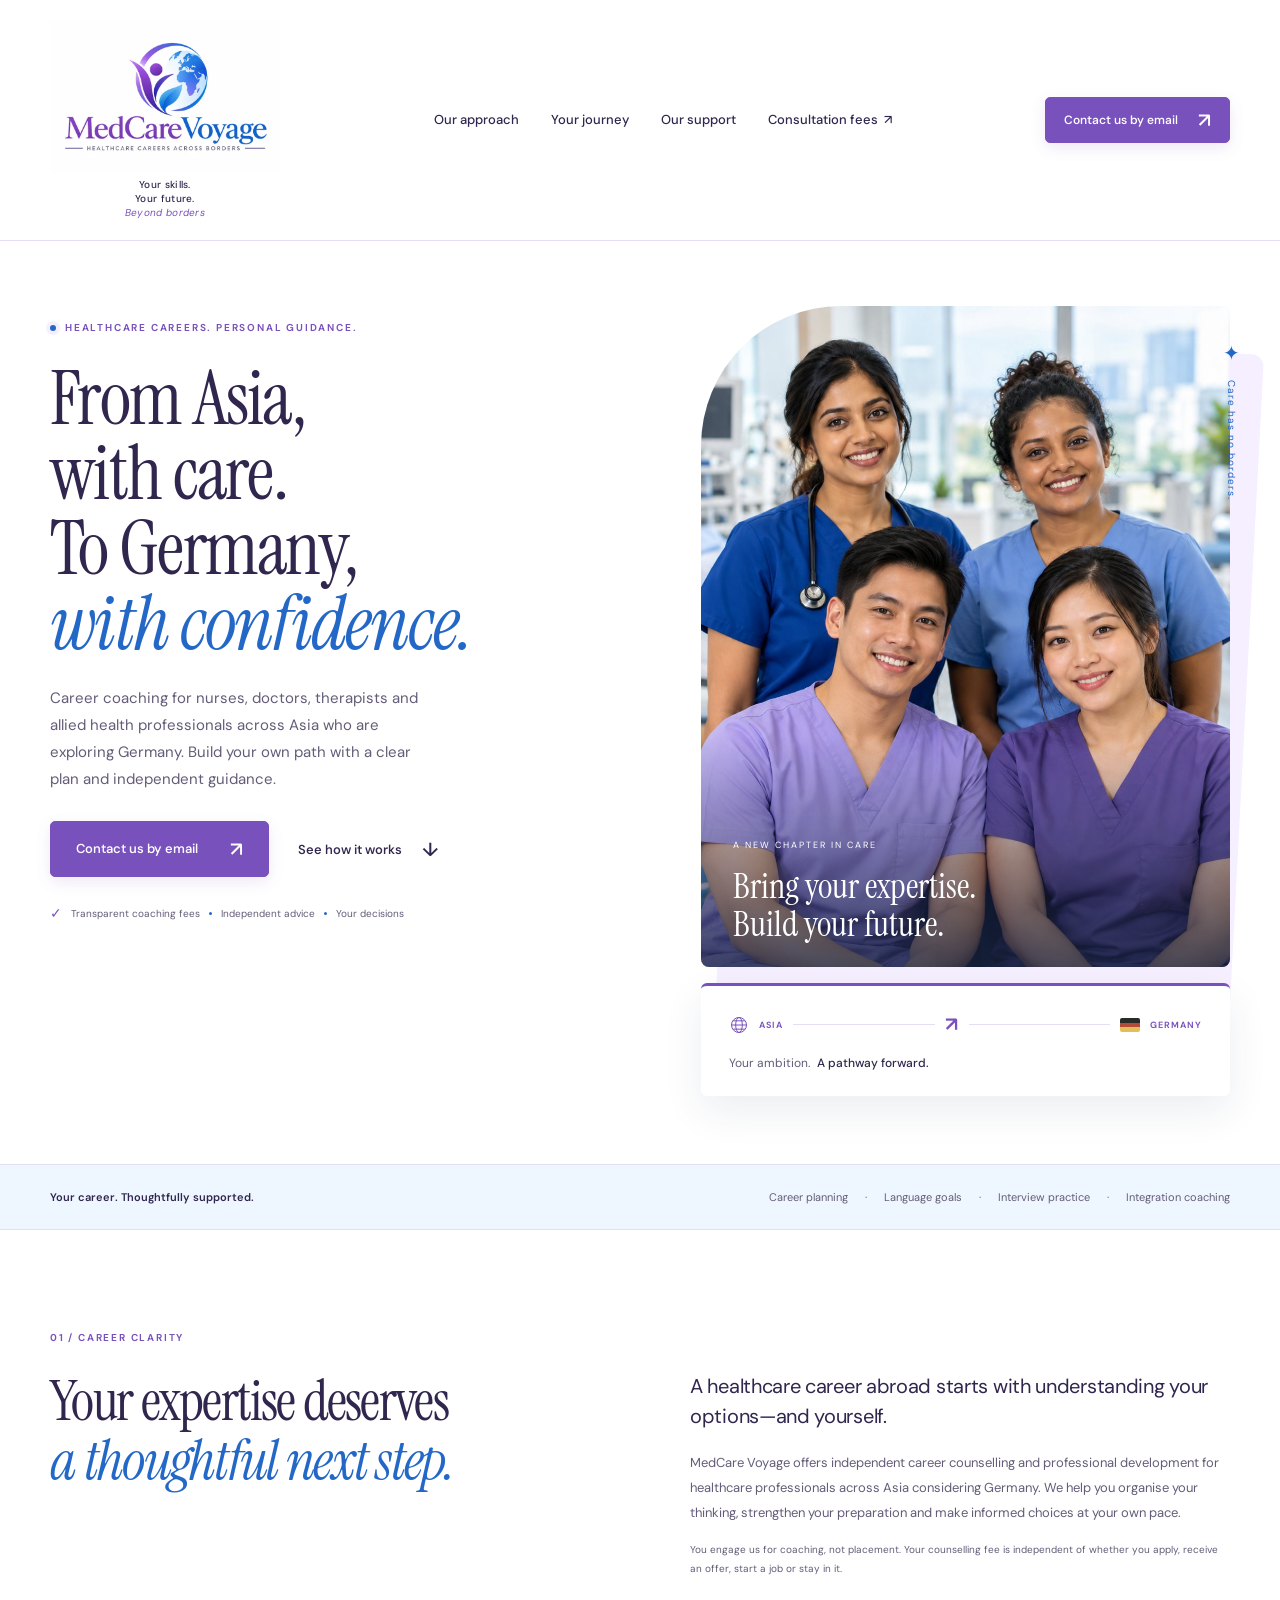
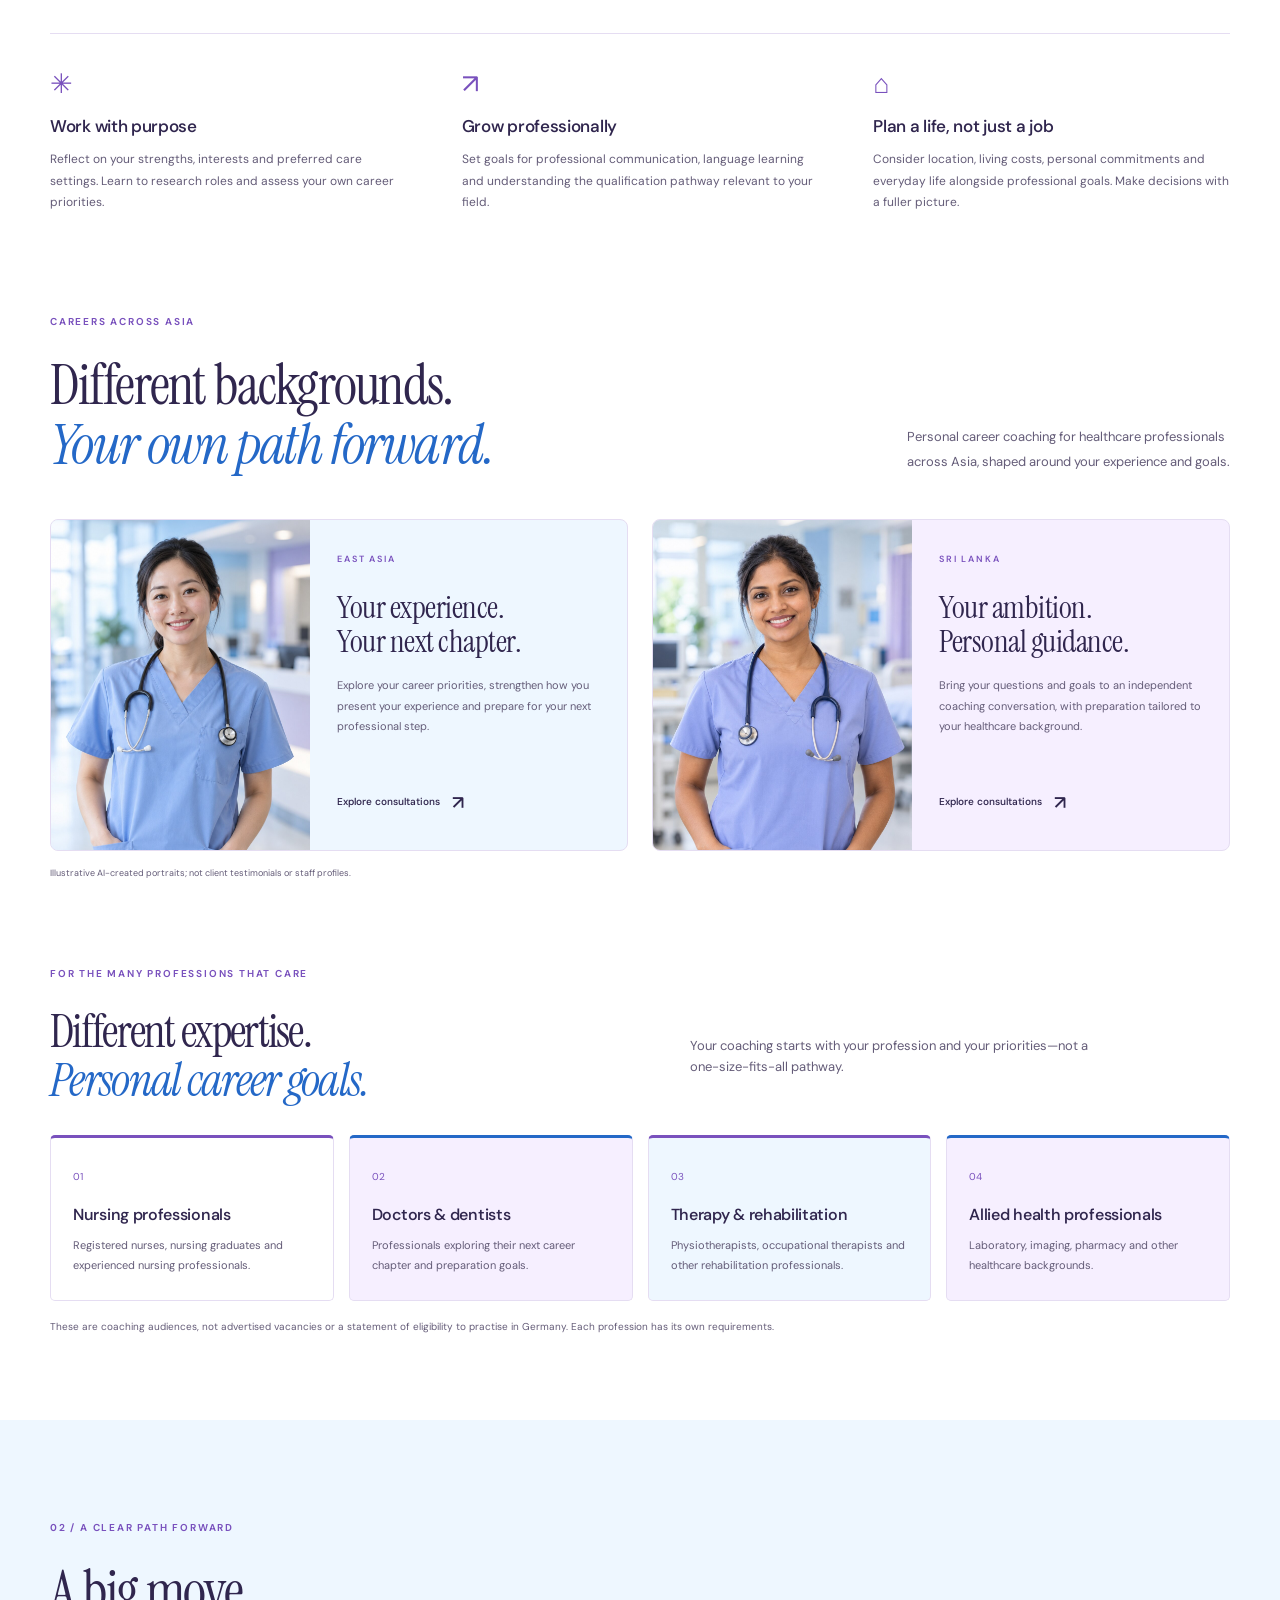
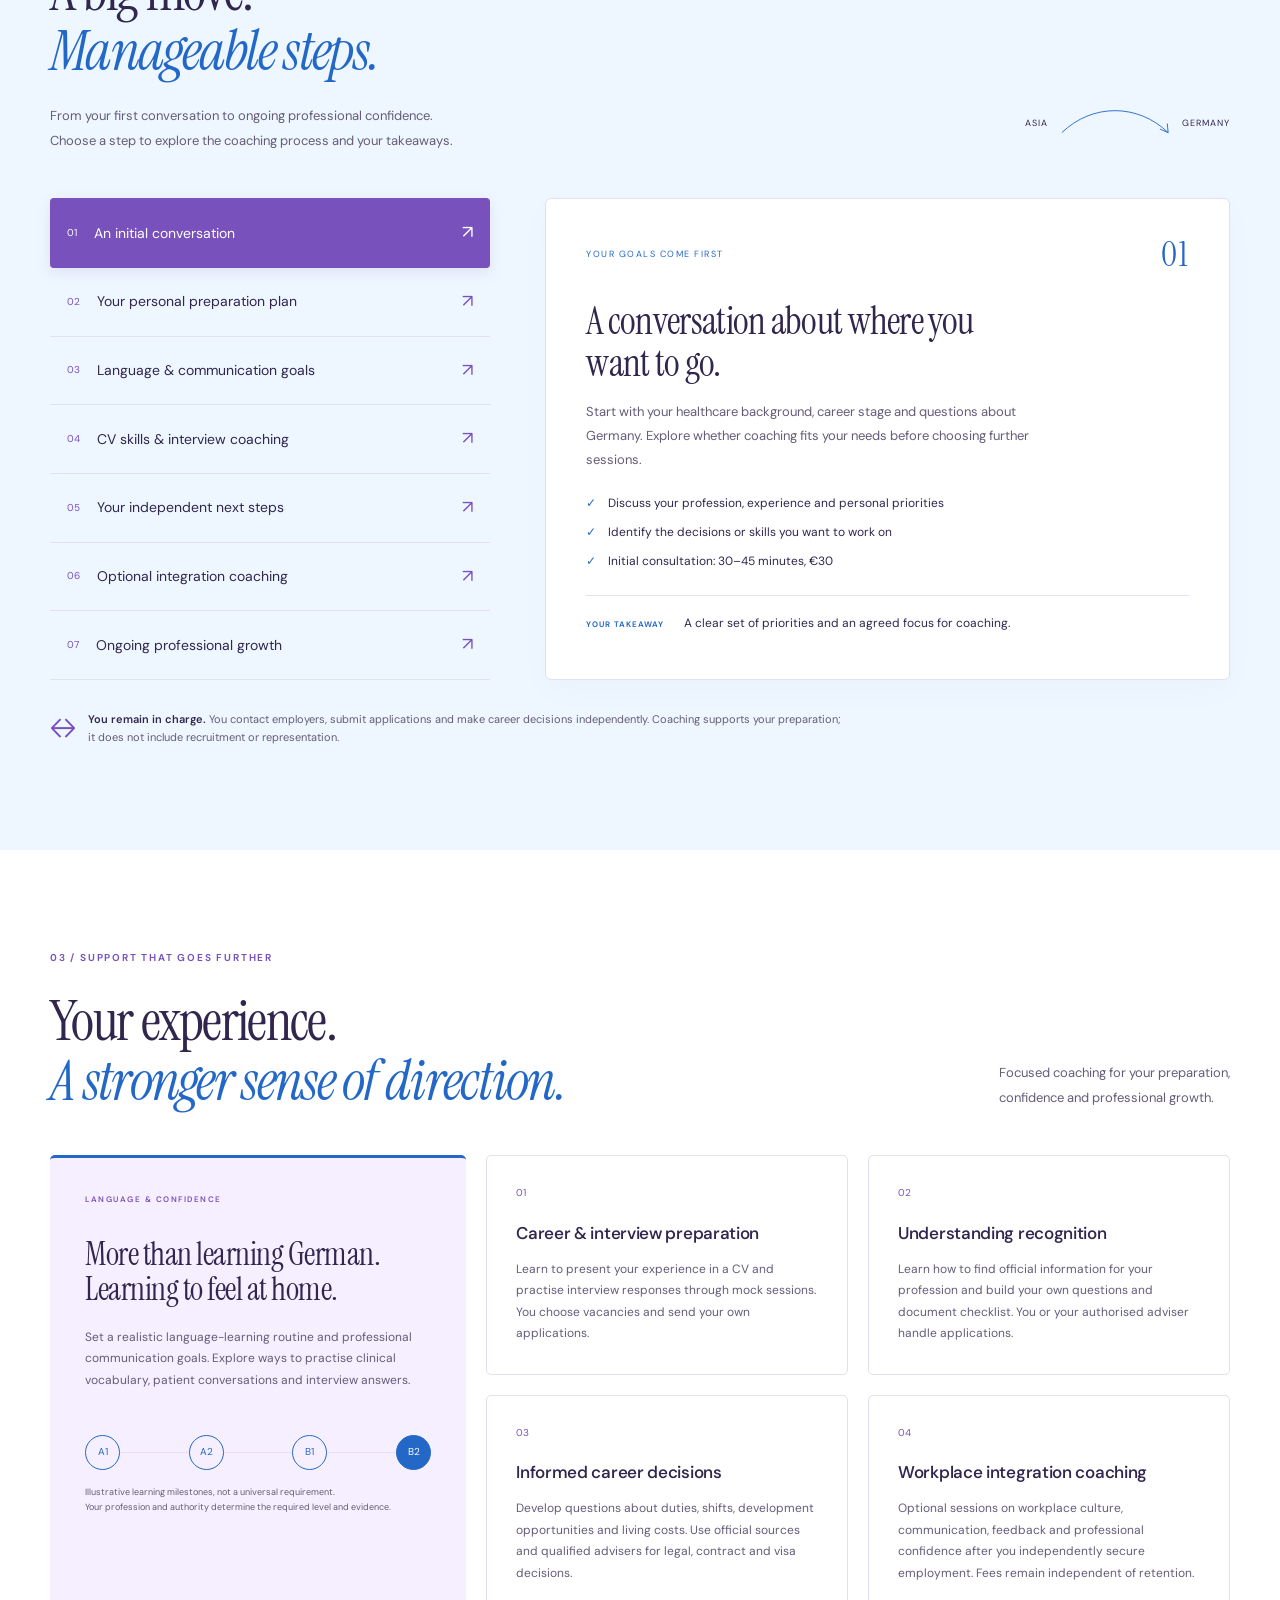
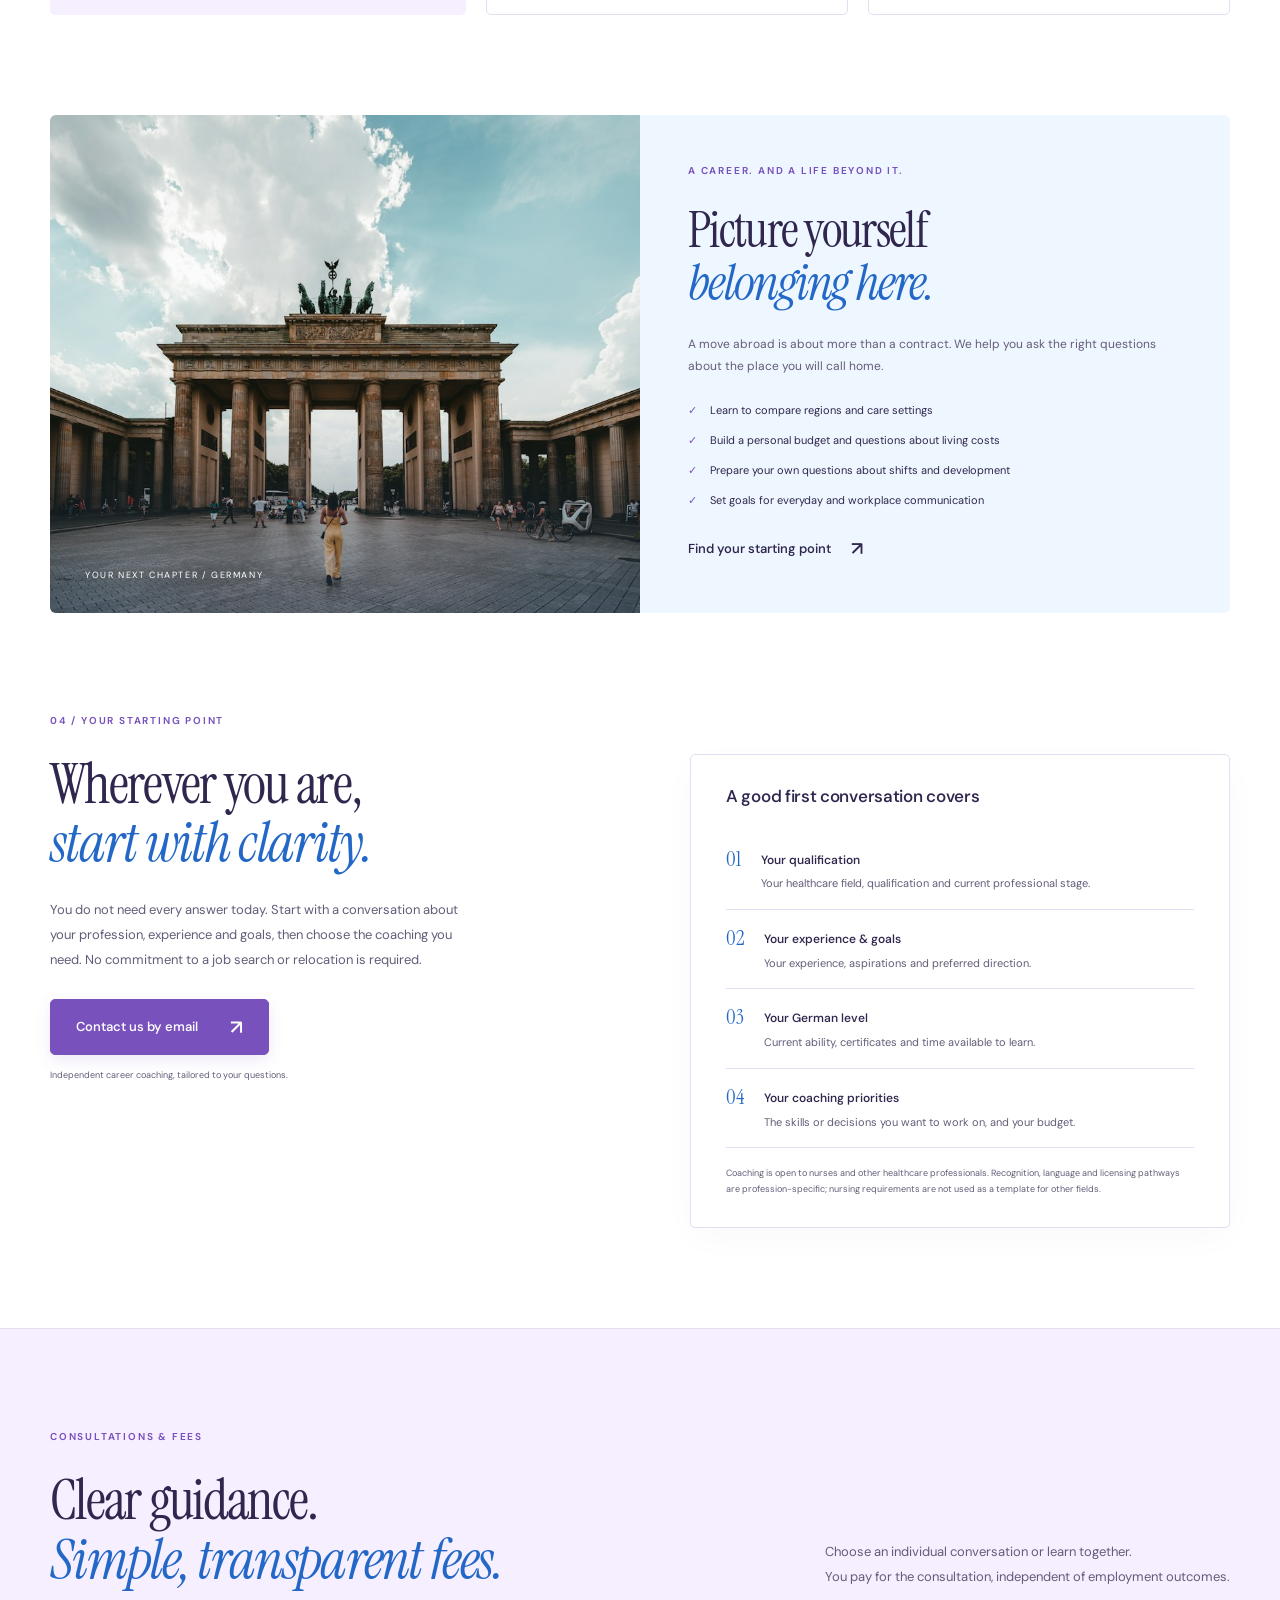
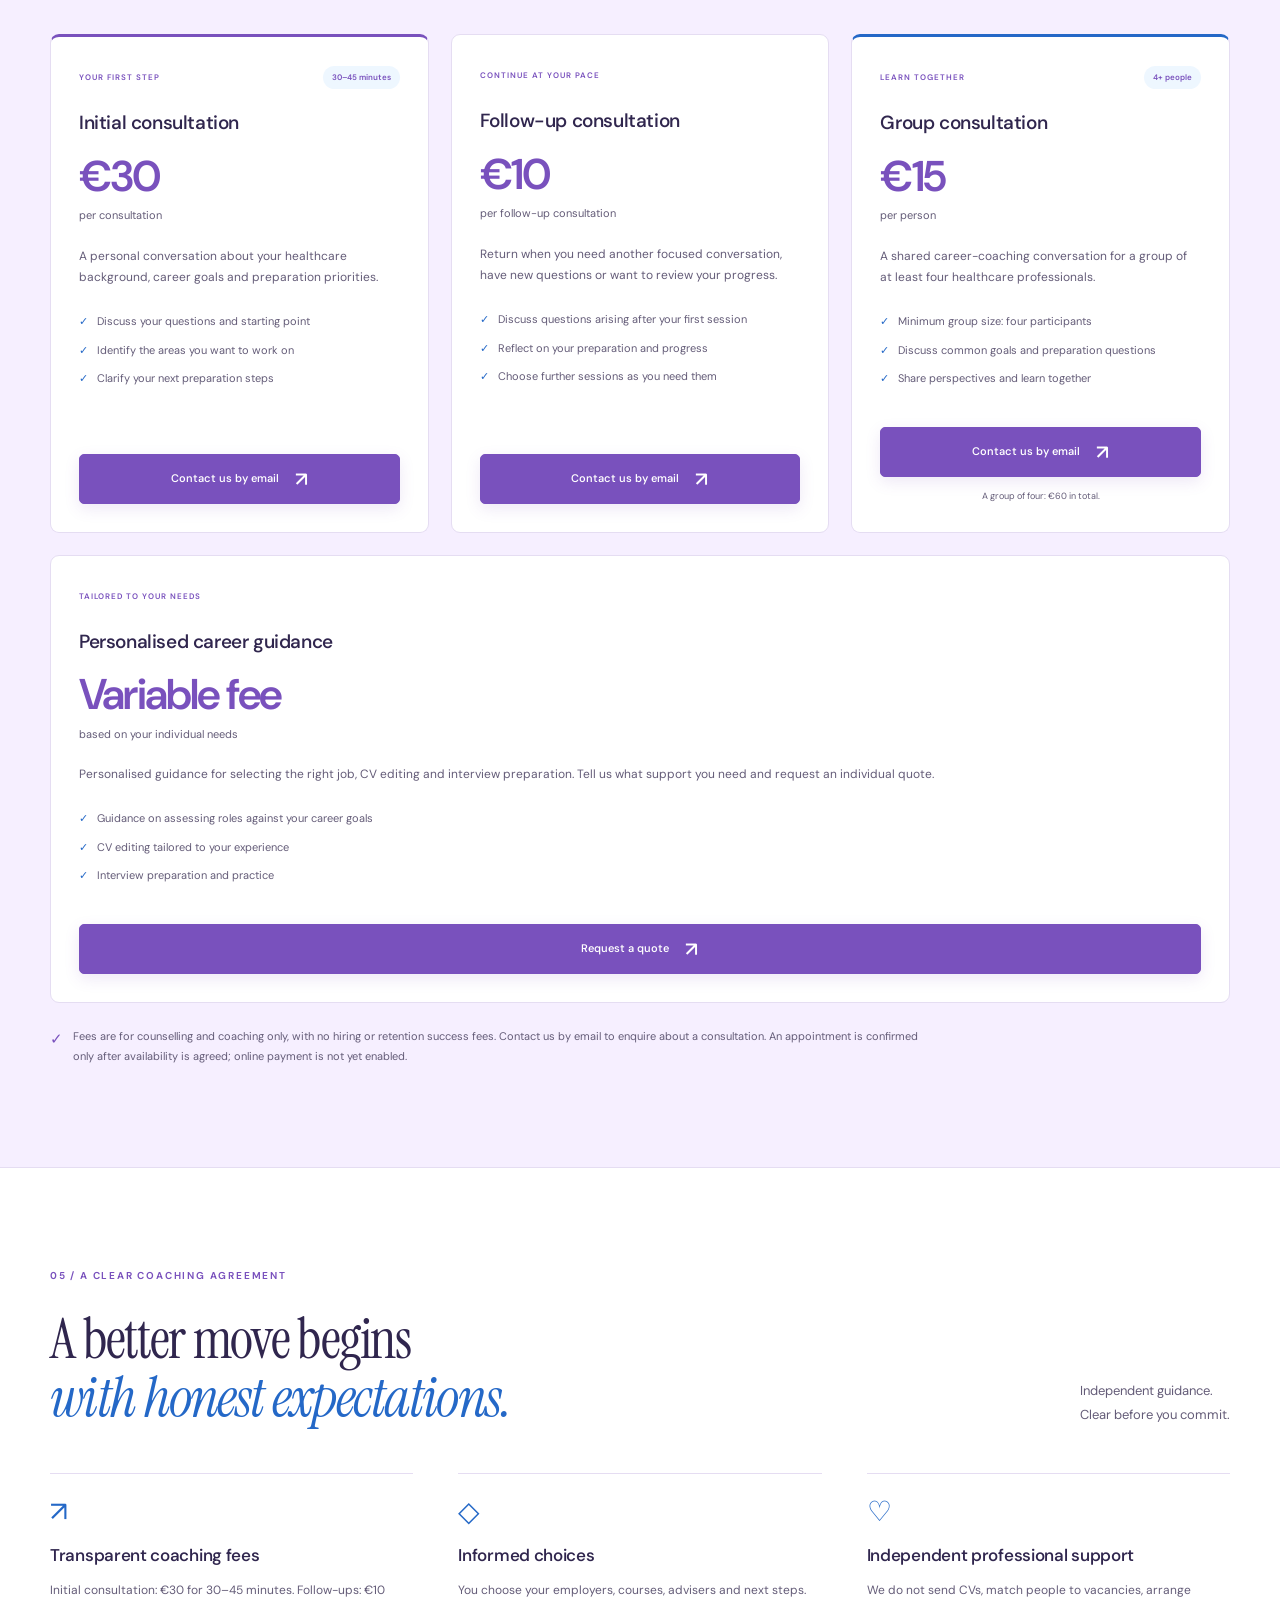
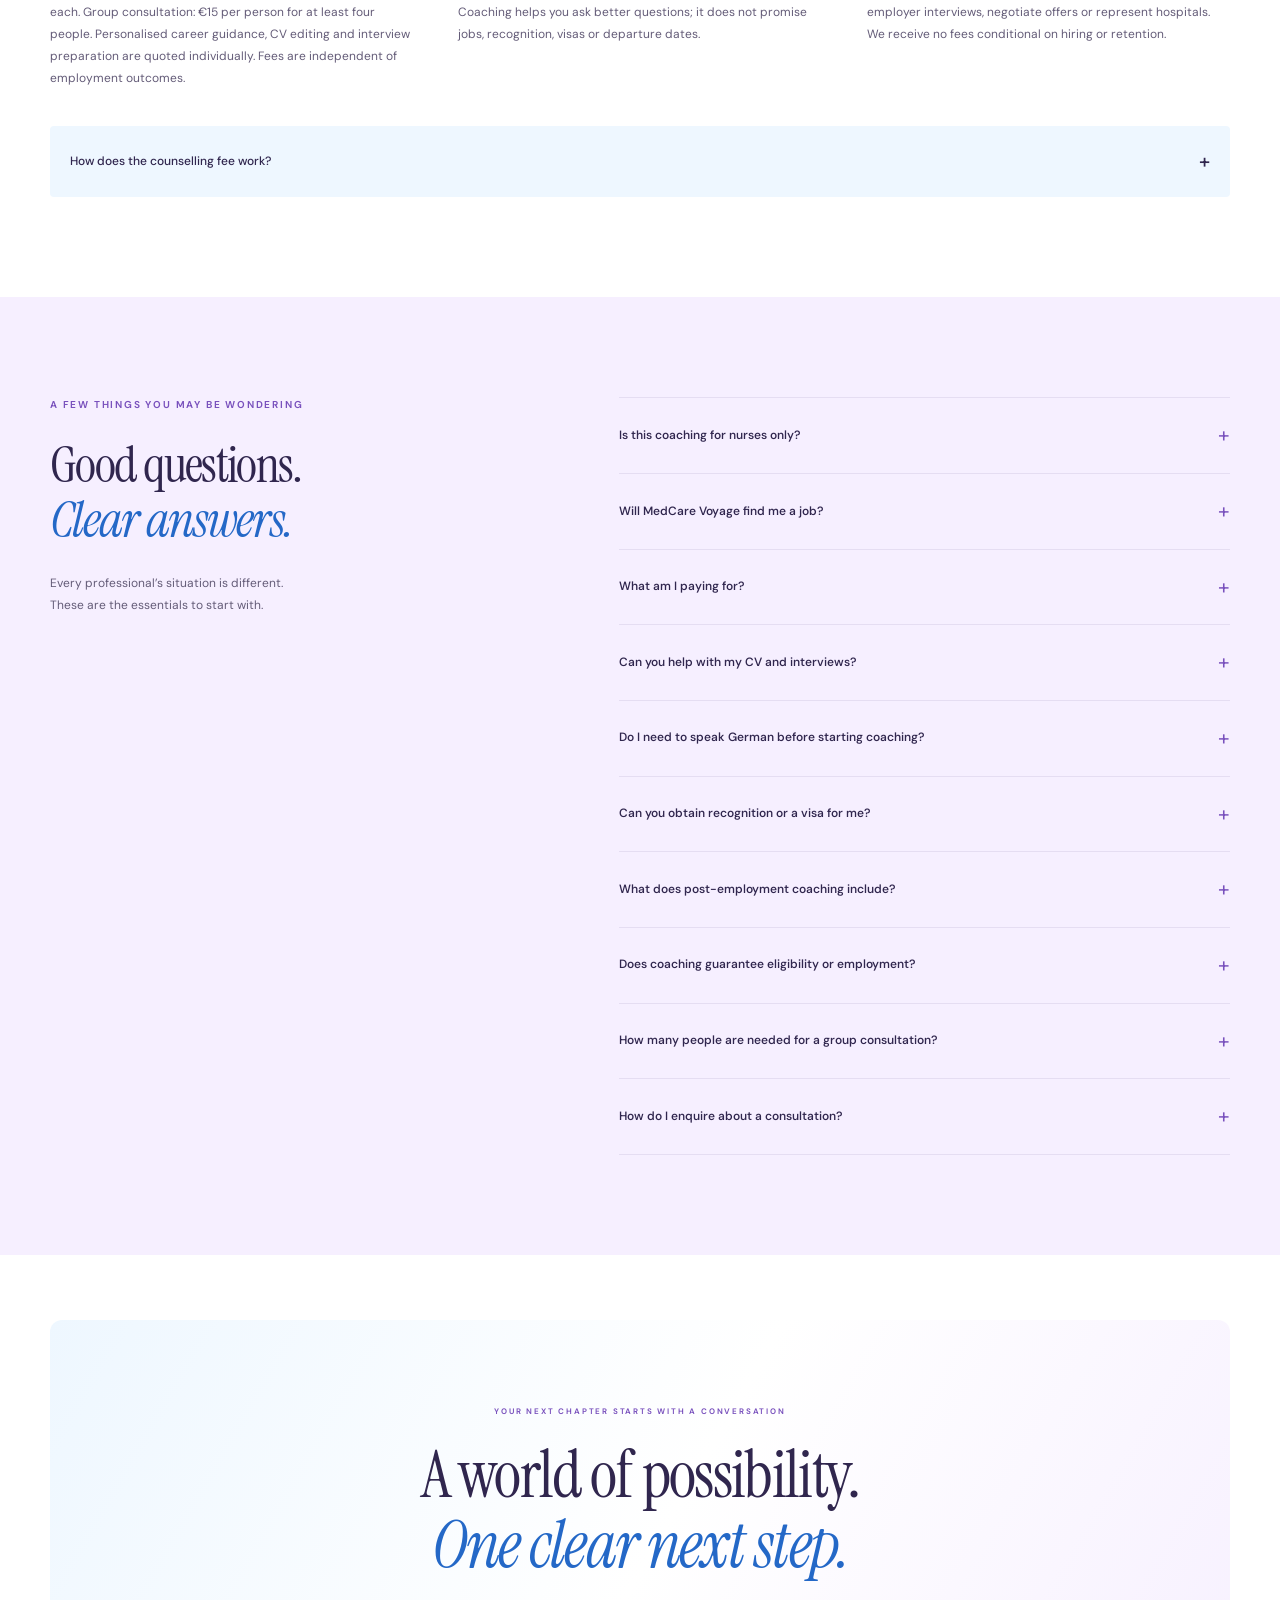
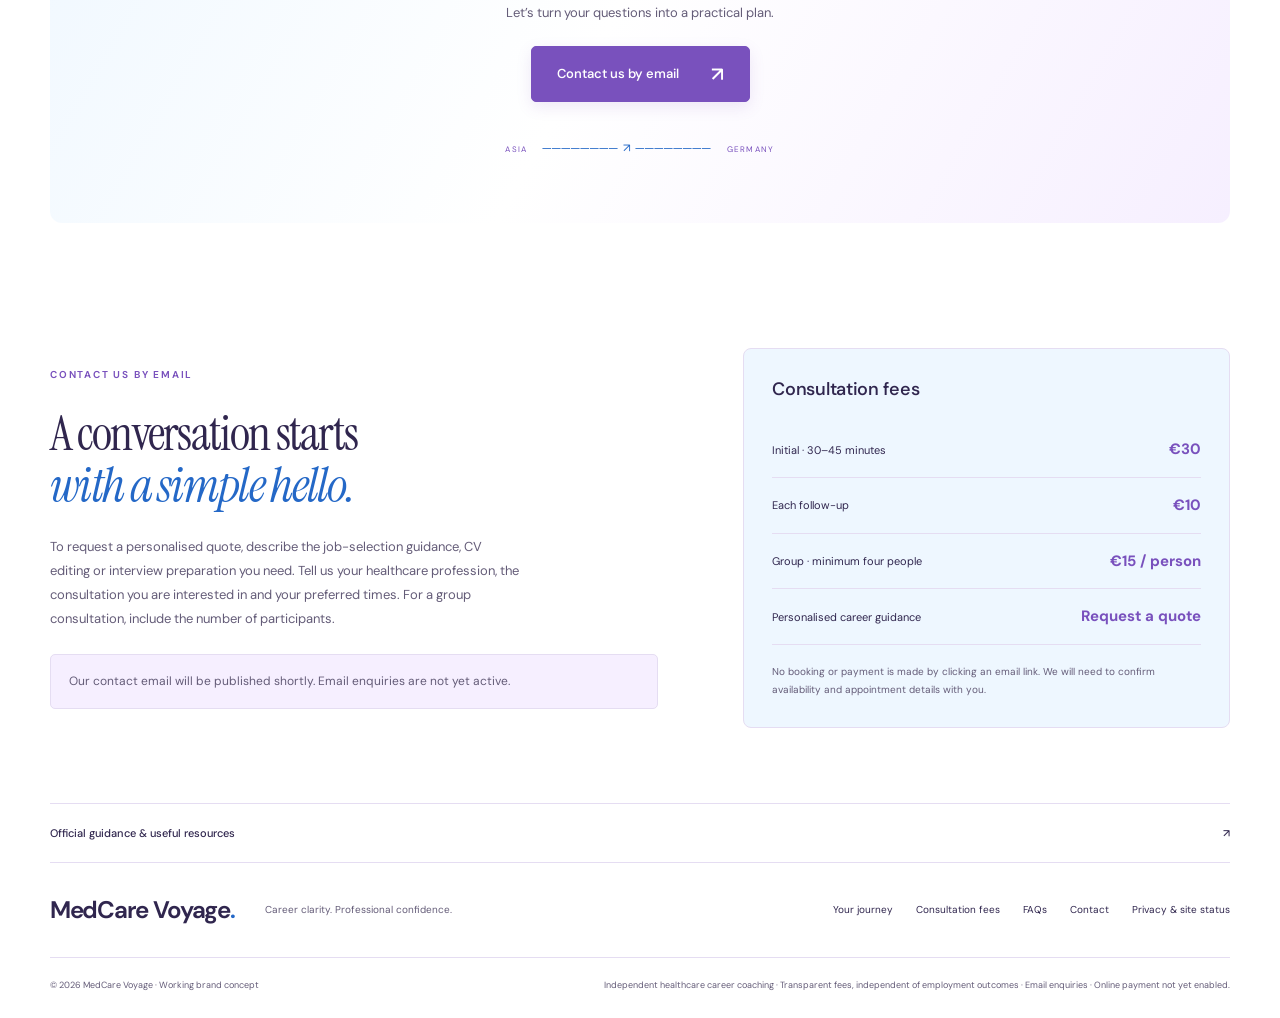
==== commit b49d731c: "Change consultation fees to EUR 30 initial, 10 follow-up and 15 group" ====
--- a/public/index.html
+++ b/public/index.html
@@ -18,26 +18,26 @@
 <section class="life wrap"><div class="life-image"><img src="assets/germany.jpg" alt="Berlin cityscape with the television tower at sunset" loading="lazy"><span>YOUR NEXT CHAPTER / GERMANY</span></div><div class="life-copy"><div class="section-label">A CAREER. AND A LIFE BEYOND IT.</div><h2>Picture yourself<br><em>belonging here.</em></h2><p>A move abroad is about more than a contract. We help you ask the right questions about the place you will call home.</p><ul class="check-list"><li>Learn to compare regions and care settings</li><li>Build a personal budget and questions about living costs</li><li>Prepare your own questions about shifts and development</li><li>Set goals for everyday and workplace communication</li></ul><a href="#readiness" class="text-link">Find your starting point <span>↗</span></a></div></section>
 <section class="readiness section wrap" id="readiness"><div class="section-label">04 / YOUR STARTING POINT</div><div class="readiness-grid"><div><h2>Wherever you are,<br><em>start with clarity.</em></h2><p>You do not need every answer today. Start with a conversation about your profession, experience and goals, then choose the coaching you need. No commitment to a job search or relocation is required.</p><a class="button" href="#contact" data-email-link>Contact us by email <span>↗</span></a><p class="small-print">Independent career coaching, tailored to your questions.</p></div><div class="readiness-card"><h3>A good first conversation covers</h3><ol><li><span>01</span><div><strong>Your qualification</strong><p>Your healthcare field, qualification and current professional stage.</p></div></li><li><span>02</span><div><strong>Your experience & goals</strong><p>Your experience, aspirations and preferred direction.</p></div></li><li><span>03</span><div><strong>Your German level</strong><p>Current ability, certificates and time available to learn.</p></div></li><li><span>04</span><div><strong>Your coaching priorities</strong><p>The skills or decisions you want to work on, and your budget.</p></div></li></ol><div class="card-note">Coaching is open to nurses and other healthcare professionals. Recognition, language and licensing pathways are profession-specific; nursing requirements are not used as a template for other fields.</div></div></div></section>
 <section class="consultation-pricing section" id="coaching"><div class="wrap"><div class="section-label">CONSULTATIONS & FEES</div><div class="section-head"><div><h2>Clear guidance.<br><em>Simple, transparent fees.</em></h2></div><p>Choose an individual conversation or learn together.<br>You pay for the consultation, independent of employment outcomes.</p></div><div class="pricing-grid">
-<article class="pricing-card pricing-initial"><div class="pricing-topline"><span>YOUR FIRST STEP</span><span class="pricing-badge">30–45 minutes</span></div><h3>Initial consultation</h3><div class="consultation-price">₹3000<span>per consultation</span></div><p>A personal conversation about your healthcare background, career goals and preparation priorities.</p><ul><li>Discuss your questions and starting point</li><li>Identify the areas you want to work on</li><li>Clarify your next preparation steps</li></ul><a class="button" href="#contact" data-email-link data-email-session="Initial consultation — ₹3000">Contact us by email <span>↗</span></a></article>
-<article class="pricing-card"><div class="pricing-topline"><span>CONTINUE AT YOUR PACE</span></div><h3>Follow-up consultation</h3><div class="consultation-price">₹500<span>per follow-up consultation</span></div><p>Return when you need another focused conversation, have new questions or want to review your progress.</p><ul><li>Discuss questions arising after your first session</li><li>Reflect on your preparation and progress</li><li>Choose further sessions as you need them</li></ul><a class="button" href="#contact" data-email-link data-email-session="Follow-up consultation — ₹500">Contact us by email <span>↗</span></a></article>
-<article class="pricing-card pricing-group"><div class="pricing-topline"><span>LEARN TOGETHER</span><span class="pricing-badge">4+ people</span></div><h3>Group consultation</h3><div class="consultation-price">₹1,500<span>per person</span></div><p>A shared career-coaching conversation for a group of at least four healthcare professionals.</p><ul><li>Minimum group size: four participants</li><li>Discuss common goals and preparation questions</li><li>Share perspectives and learn together</li></ul><a class="button" href="#contact" data-email-link data-email-session="Group consultation — ₹1,500 per person (minimum 4)">Contact us by email <span>↗</span></a><div class="group-price-note">A group of four: ₹6,000 in total.</div></article>
+<article class="pricing-card pricing-initial"><div class="pricing-topline"><span>YOUR FIRST STEP</span><span class="pricing-badge">30–45 minutes</span></div><h3>Initial consultation</h3><div class="consultation-price">€30<span>per consultation</span></div><p>A personal conversation about your healthcare background, career goals and preparation priorities.</p><ul><li>Discuss your questions and starting point</li><li>Identify the areas you want to work on</li><li>Clarify your next preparation steps</li></ul><a class="button" href="#contact" data-email-link data-email-session="Initial consultation — €30">Contact us by email <span>↗</span></a></article>
+<article class="pricing-card"><div class="pricing-topline"><span>CONTINUE AT YOUR PACE</span></div><h3>Follow-up consultation</h3><div class="consultation-price">€10<span>per follow-up consultation</span></div><p>Return when you need another focused conversation, have new questions or want to review your progress.</p><ul><li>Discuss questions arising after your first session</li><li>Reflect on your preparation and progress</li><li>Choose further sessions as you need them</li></ul><a class="button" href="#contact" data-email-link data-email-session="Follow-up consultation — €10">Contact us by email <span>↗</span></a></article>
+<article class="pricing-card pricing-group"><div class="pricing-topline"><span>LEARN TOGETHER</span><span class="pricing-badge">4+ people</span></div><h3>Group consultation</h3><div class="consultation-price">€15<span>per person</span></div><p>A shared career-coaching conversation for a group of at least four healthcare professionals.</p><ul><li>Minimum group size: four participants</li><li>Discuss common goals and preparation questions</li><li>Share perspectives and learn together</li></ul><a class="button" href="#contact" data-email-link data-email-session="Group consultation — €15 per person (minimum 4)">Contact us by email <span>↗</span></a><div class="group-price-note">A group of four: €60 in total.</div></article>
 <article class="pricing-card" style="grid-column:1 / -1"><div class="pricing-topline"><span>TAILORED TO YOUR NEEDS</span></div><h3>Personalised career guidance</h3><div class="consultation-price">Variable fee<span>based on your individual needs</span></div><p>Personalised guidance for selecting the right job, CV editing and interview preparation. Tell us what support you need and request an individual quote.</p><ul><li>Guidance on assessing roles against your career goals</li><li>CV editing tailored to your experience</li><li>Interview preparation and practice</li></ul><a class="button" href="#contact" data-email-link data-email-session="Personalised career guidance — request a quote">Request a quote <span>↗</span></a></article>
 </div><div class="pricing-footnote"><span>✓</span><p>Fees are for counselling and coaching only, with no hiring or retention success fees. Contact us by email to enquire about a consultation. An appointment is confirmed only after availability is agreed; online payment is not yet enabled.</p></div></div></section>
-<section class="principles section wrap"><div class="section-label">05 / A CLEAR COACHING AGREEMENT</div><div class="section-head"><h2>A better move begins<br><em>with honest expectations.</em></h2><p>Independent guidance.<br>Clear before you commit.</p></div><div class="principle-grid"><article><span>↗</span><h3>Transparent coaching fees</h3><p>Initial consultation: ₹3000 for 30–45 minutes. Follow-ups: ₹500 each. Group consultation: ₹1,500 per person for at least four people. Personalised career guidance, CV editing and interview preparation are quoted individually. Fees are independent of employment outcomes.</p></article><article><span>◇</span><h3>Informed choices</h3><p>You choose your employers, courses, advisers and next steps. Coaching helps you ask better questions; it does not promise jobs, recognition, visas or departure dates.</p></article><article><span>♡</span><h3>Independent professional support</h3><p>We do not send CVs, match people to vacancies, arrange employer interviews, negotiate offers or represent hospitals. We receive no fees conditional on hiring or retention.</p></article></div><details class="cost-details"><summary>How does the counselling fee work? <span>+</span></summary><div><p>The initial consultation costs ₹3000 and lasts 30–45 minutes. Each follow-up consultation costs ₹500. Group consultations cost ₹1,500 per person and require at least four participants. Personalised guidance for job selection, CV editing and interview preparation is charged according to your individual needs; request a quote before agreeing to the service. Fees are for the consultation or coaching delivered, independent of job applications, offers, hiring or retention. Courses, exams, translations, official applications and travel arranged separately have their own costs. Live booking and payment are not yet enabled.</p></div></details></section>
+<section class="principles section wrap"><div class="section-label">05 / A CLEAR COACHING AGREEMENT</div><div class="section-head"><h2>A better move begins<br><em>with honest expectations.</em></h2><p>Independent guidance.<br>Clear before you commit.</p></div><div class="principle-grid"><article><span>↗</span><h3>Transparent coaching fees</h3><p>Initial consultation: €30 for 30–45 minutes. Follow-ups: €10 each. Group consultation: €15 per person for at least four people. Personalised career guidance, CV editing and interview preparation are quoted individually. Fees are independent of employment outcomes.</p></article><article><span>◇</span><h3>Informed choices</h3><p>You choose your employers, courses, advisers and next steps. Coaching helps you ask better questions; it does not promise jobs, recognition, visas or departure dates.</p></article><article><span>♡</span><h3>Independent professional support</h3><p>We do not send CVs, match people to vacancies, arrange employer interviews, negotiate offers or represent hospitals. We receive no fees conditional on hiring or retention.</p></article></div><details class="cost-details"><summary>How does the counselling fee work? <span>+</span></summary><div><p>The initial consultation costs €30 and lasts 30–45 minutes. Each follow-up consultation costs €10. Group consultations cost €15 per person and require at least four participants. Personalised guidance for job selection, CV editing and interview preparation is charged according to your individual needs; request a quote before agreeing to the service. Fees are for the consultation or coaching delivered, independent of job applications, offers, hiring or retention. Courses, exams, translations, official applications and travel arranged separately have their own costs. Live booking and payment are not yet enabled.</p></div></details></section>
 <section class="faq section" id="faq"><div class="wrap faq-layout"><div><div class="section-label">A FEW THINGS YOU MAY BE WONDERING</div><h2>Good questions.<br><em>Clear answers.</em></h2><p>Every professional’s situation is different.<br>These are the essentials to start with.</p></div><div class="faq-items">
 <details><summary>Is this coaching for nurses only?<span>+</span></summary><p>No. We welcome nurses, doctors, dentists, therapists and allied health professionals, including people at different career stages. The conversation is tailored to your field. It does not establish that your qualification is eligible for a particular role or licence in Germany.</p></details>
 <details><summary>Will MedCare Voyage find me a job?<span>+</span></summary><p>No. We provide independent career counselling and coaching. We do not match you to vacancies, forward CVs, arrange employer interviews, negotiate offers or represent employers. You research opportunities, contact employers and submit applications yourself.</p></details>
-<details><summary>What am I paying for?<span>+</span></summary><div class="faq-coaching-answer"><p><strong>Find a career direction that fits you.</strong></p><p>Our personalised career counselling helps you explore job roles that suit your qualifications, experience, interests and goals. By reviewing your CV and understanding your strengths, we help you identify suitable opportunities and plan your next steps with confidence.</p><p>Choose the support you need:</p><ul><li><strong>Initial consultation:</strong> ₹3000 for 30–45 minutes to discuss your background, explore career options and identify practical next steps.</li><li><strong>Follow-up consultation:</strong> ₹500 per session for continued guidance as your plans develop.</li><li><strong>Group consultation:</strong> ₹1500 per person, with a minimum of four participants.</li><li><strong>Tailored career coaching:</strong> Personalised support with job selection, CV editing and interview preparation. Fees depend on your individual needs—contact us for a quote.</li></ul><p>You pay for our coaching time and guidance. Payment is independent of job applications, offers, hiring decisions or continued employment.</p></div></details>
+<details><summary>What am I paying for?<span>+</span></summary><div class="faq-coaching-answer"><p><strong>Find a career direction that fits you.</strong></p><p>Our personalised career counselling helps you explore job roles that suit your qualifications, experience, interests and goals. By reviewing your CV and understanding your strengths, we help you identify suitable opportunities and plan your next steps with confidence.</p><p>Choose the support you need:</p><ul><li><strong>Initial consultation:</strong> €30 for 30–45 minutes to discuss your background, explore career options and identify practical next steps.</li><li><strong>Follow-up consultation:</strong> €10 per session for continued guidance as your plans develop.</li><li><strong>Group consultation:</strong> €15 per person, with a minimum of four participants.</li><li><strong>Tailored career coaching:</strong> Personalised support with job selection, CV editing and interview preparation. Fees depend on your individual needs—contact us for a quote.</li></ul><p>You pay for our coaching time and guidance. Payment is independent of job applications, offers, hiring decisions or continued employment.</p></div></details>
 <details><summary>Can you help with my CV and interviews?<span>+</span></summary><p>Yes. Coaching can cover how to structure your CV, explain your experience and practise interview answers. Mock interviews are learning sessions; they are not interviews with employers. You prepare and send your own applications.</p></details>
 <details><summary>Do I need to speak German before starting coaching?<span>+</span></summary><p>No. You can begin by exploring your goals and building a language-learning plan. Required levels, accepted certificates and professional language examinations depend on your profession and pathway. Confirm these with the relevant authority; no single language level is presented as suitable for every healthcare role.</p></details>
 <details><summary>Can you obtain recognition or a visa for me?<span>+</span></summary><p>No. We explain how to find official information and help you identify questions and preparation priorities. You or an appropriately authorised adviser handle applications and legal advice. Authorities decide recognition, licensing and immigration outcomes.</p></details>
 <details><summary>What does post-employment coaching include?<span>+</span></summary><p>Optional sessions on professional communication, workplace culture, feedback, adapting to a new team and your longer-term development goals. You engage us independently. We do not manage your employment or charge according to how long you remain in a job.</p></details>
 <details><summary>Does coaching guarantee eligibility or employment?<span>+</span></summary><p>No. Coaching is educational professional support, not a job offer, eligibility assessment, placement or guarantee of an official decision. You decide which actions to take and can seek specialist advice where needed.</p></details>
-<details><summary>How many people are needed for a group consultation?<span>+</span></summary><p>A group consultation requires at least four participants and costs ₹1,500 per person. For example, four participants pay ₹6,000 in total. Each participant’s fee is for the group consultation, independent of employment outcomes.</p></details>
+<details><summary>How many people are needed for a group consultation?<span>+</span></summary><p>A group consultation requires at least four participants and costs €15 per person. For example, four participants pay €60 in total. Each participant’s fee is for the group consultation, independent of employment outcomes.</p></details>
 <details><summary>How do I enquire about a consultation?<span>+</span></summary><p>Use the email contact option to enquire about your preferred consultation and availability once the contact email is published. Emailing does not automatically confirm an appointment. Online payments are not yet enabled, and no payment is collected through this website.</p></details>
 </div></div></section>
 <section class="final-cta wrap"><div class="eyebrow">YOUR NEXT CHAPTER STARTS WITH A CONVERSATION</div><h2>A world of possibility.<br><em>One clear next step.</em></h2><p>Let’s turn your questions into a practical plan.</p><a class="button" href="#contact" data-email-link>Contact us by email <span>↗</span></a><div class="cta-route">ASIA <span>──────── ↗ ────────</span> GERMANY</div></section>
-<section class="contact-section wrap" id="contact"><div><div class="section-label">CONTACT US BY EMAIL</div><h2>A conversation starts<br><em>with a simple hello.</em></h2><p>To request a personalised quote, describe the job-selection guidance, CV editing or interview preparation you need. Tell us your healthcare profession, the consultation you are interested in and your preferred times. For a group consultation, include the number of participants.</p><div class="contact-status" id="contact-status" role="status">Our contact email will be published shortly. Email enquiries are not yet active.</div><a class="button contact-email-button" id="contact-email-button" hidden>Write to MedCare Voyage <span>↗</span></a></div><aside class="contact-summary"><h3>Consultation fees</h3><div><span>Initial · 30–45 minutes</span><strong>₹3000</strong></div><div><span>Each follow-up</span><strong>₹500</strong></div><div><span>Group · minimum four people</span><strong>₹1,500 / person</strong></div><div><span>Personalised career guidance</span><strong>Request a quote</strong></div><p>No booking or payment is made by clicking an email link. We will need to confirm availability and appointment details with you.</p></aside></section>
+<section class="contact-section wrap" id="contact"><div><div class="section-label">CONTACT US BY EMAIL</div><h2>A conversation starts<br><em>with a simple hello.</em></h2><p>To request a personalised quote, describe the job-selection guidance, CV editing or interview preparation you need. Tell us your healthcare profession, the consultation you are interested in and your preferred times. For a group consultation, include the number of participants.</p><div class="contact-status" id="contact-status" role="status">Our contact email will be published shortly. Email enquiries are not yet active.</div><a class="button contact-email-button" id="contact-email-button" hidden>Write to MedCare Voyage <span>↗</span></a></div><aside class="contact-summary"><h3>Consultation fees</h3><div><span>Initial · 30–45 minutes</span><strong>€30</strong></div><div><span>Each follow-up</span><strong>€10</strong></div><div><span>Group · minimum four people</span><strong>€15 / person</strong></div><div><span>Personalised career guidance</span><strong>Request a quote</strong></div><p>No booking or payment is made by clicking an email link. We will need to confirm availability and appointment details with you.</p></aside></section>
 <section class="resources wrap"><details><summary>Official guidance & useful resources <span>↗</span></summary><div class="resource-grid"><a href="https://www.make-it-in-germany.com/en/" target="_blank" rel="noopener">Working & living in Germany <span>↗</span><small>Official career, language & relocation information</small></a><a href="https://www.anerkennung-in-deutschland.de/html/en/index.php" target="_blank" rel="noopener">Recognition in Germany <span>↗</span><small>Find your profession & competent authority</small></a><a href="https://www.auswaertiges-amt.de/en/about-us/auslandsvertretungen" target="_blank" rel="noopener">German Missions Abroad <span>↗</span><small>Find the German mission responsible for your country</small></a><a href="https://www.make-it-in-germany.com/en/living-in-germany" target="_blank" rel="noopener">Everyday life in Germany <span>↗</span><small>Official information to support your independent planning</small></a></div><p>Use official sources to confirm the current requirements for your profession. Coaching is educational and does not replace individual immigration, legal or professional licensing advice. Independent service concept; no official affiliation.</p></details></section>
 </main><footer class="wrap"><div class="footer-top"><a class="brand" href="#">MedCare Voyage<span class="brand-dot">.</span></a><span>Career clarity. Professional confidence.</span><div><a href="#journey">Your journey</a><a href="#coaching">Consultation fees</a><a href="#faq">FAQs</a><a href="#contact">Contact</a><button class="footer-link" id="privacy">Privacy & site status</button></div></div><div class="footer-bottom"><span>© 2026 MedCare Voyage · Working brand concept</span><p>Independent healthcare career coaching · Transparent fees, independent of employment outcomes · Email enquiries · Online payment not yet enabled.</p></div></footer>
 <dialog id="privacy-dialog" aria-label="Privacy and site status"><button class="close-dialog" aria-label="Close privacy information">×</button><div class="modal-eyebrow">PRIVACY & SITE STATUS</div><h2>Your enquiries.<br><em>Handled with care.</em></h2><p>When active, email links open your own email application. No email is sent automatically. Your email provider handles messages you choose to send, and we receive the information you include. Please avoid sending passports, medical records or other sensitive documents in an initial enquiry.</p><p>This site is a working service concept. The operator’s legal identity, contact channel, service agreement and full privacy notice must be confirmed before live counselling enquiries begin.</p><p>There are no document uploads or analytics added by this website. Hosting services may process technical access logs. External official guidance links have their own privacy policies.</p></dialog>
--- a/public/colour-themes.css
+++ b/public/colour-themes.css
@@ -71,3 +71,10 @@
 header>.brand-with-image .brand-tagline{text-align:center;font-size:10px;line-height:1.4;letter-spacing:.3px}
 @media(max-width:800px){header .brand-logo-image{width:200px}}
 @media(max-width:600px){header .brand-logo-image{width:180px}header>.brand-with-image .brand-tagline{font-size:9px}}
+
+/* Lower the caption and place the route card beneath the photograph. */
+.hero-visual .photo-caption{bottom:24px}
+.hero-visual .photo-gradient{inset:65% 0 0}
+.hero-visual .route-card{position:relative;left:auto;right:auto;bottom:auto;margin-top:16px}
+.hero-visual{padding-bottom:0}
+@media(max-width:600px){.hero-visual .photo-caption{bottom:20px}}
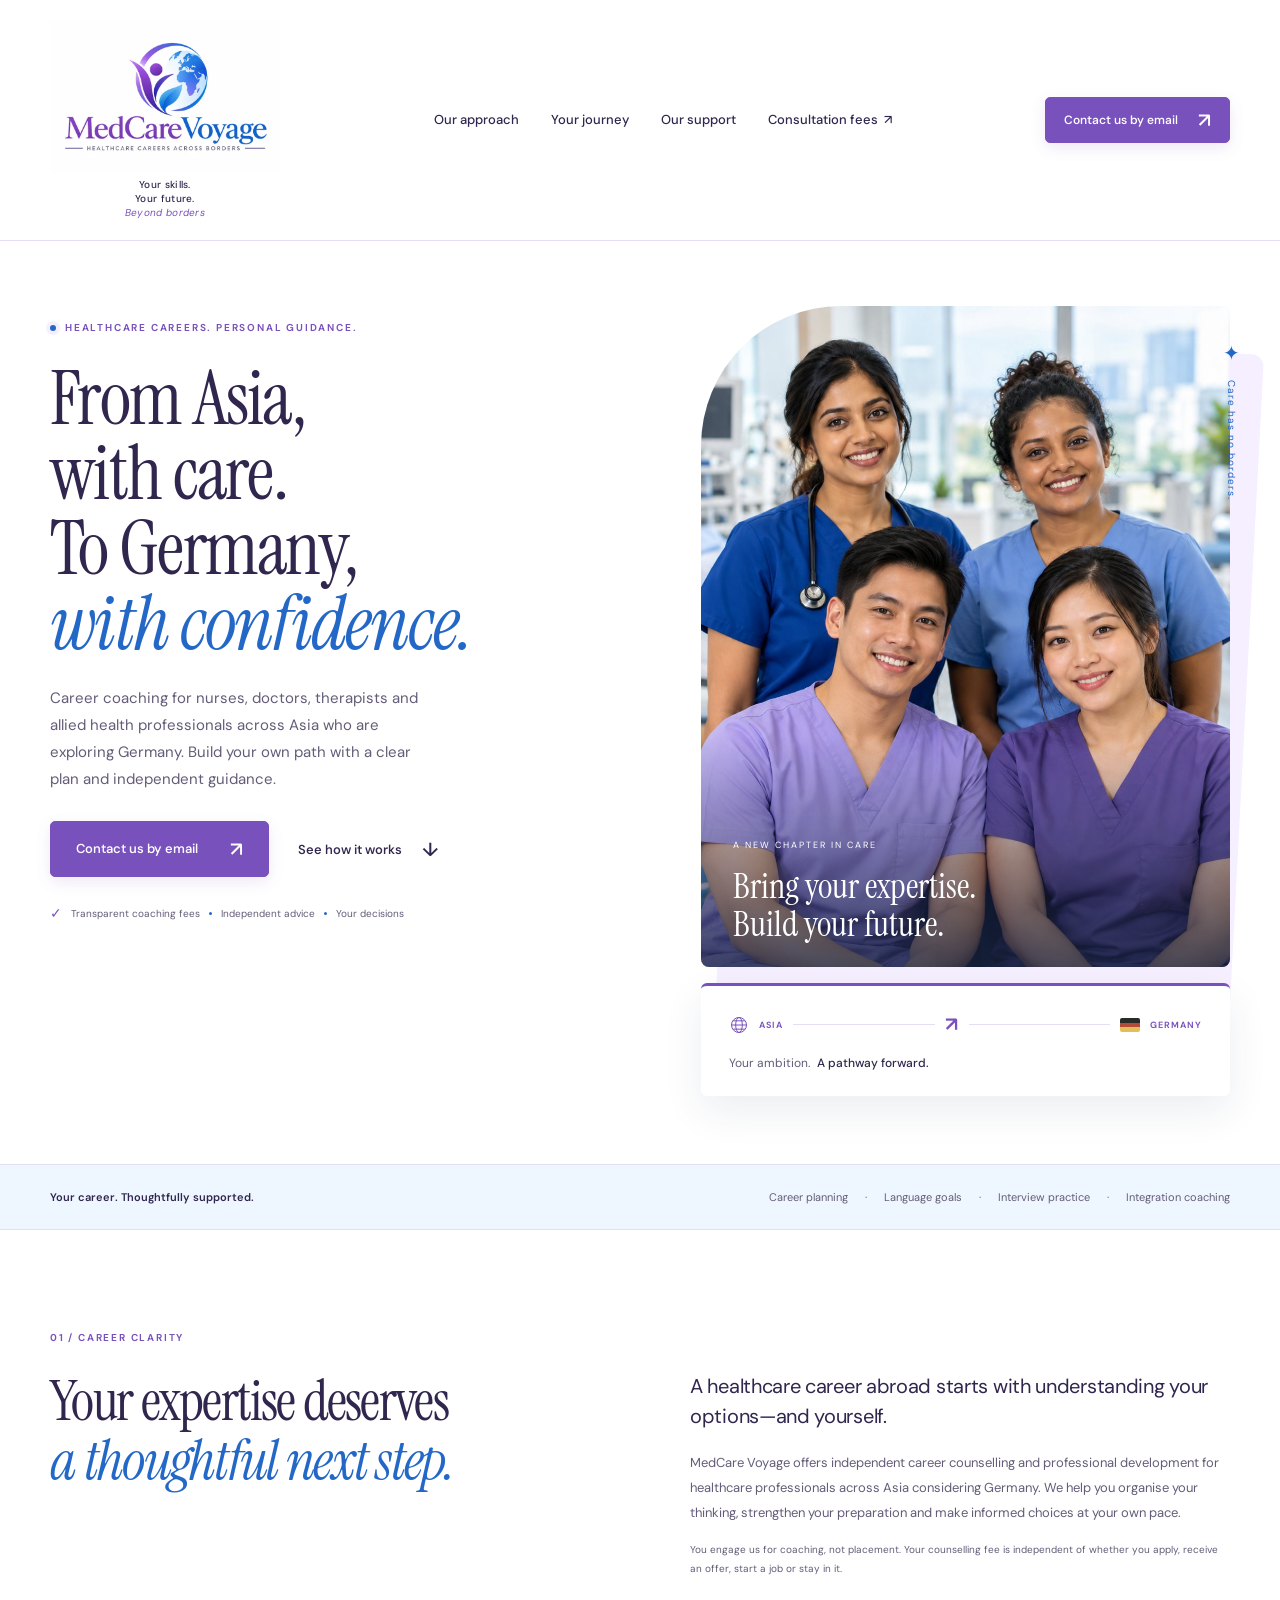
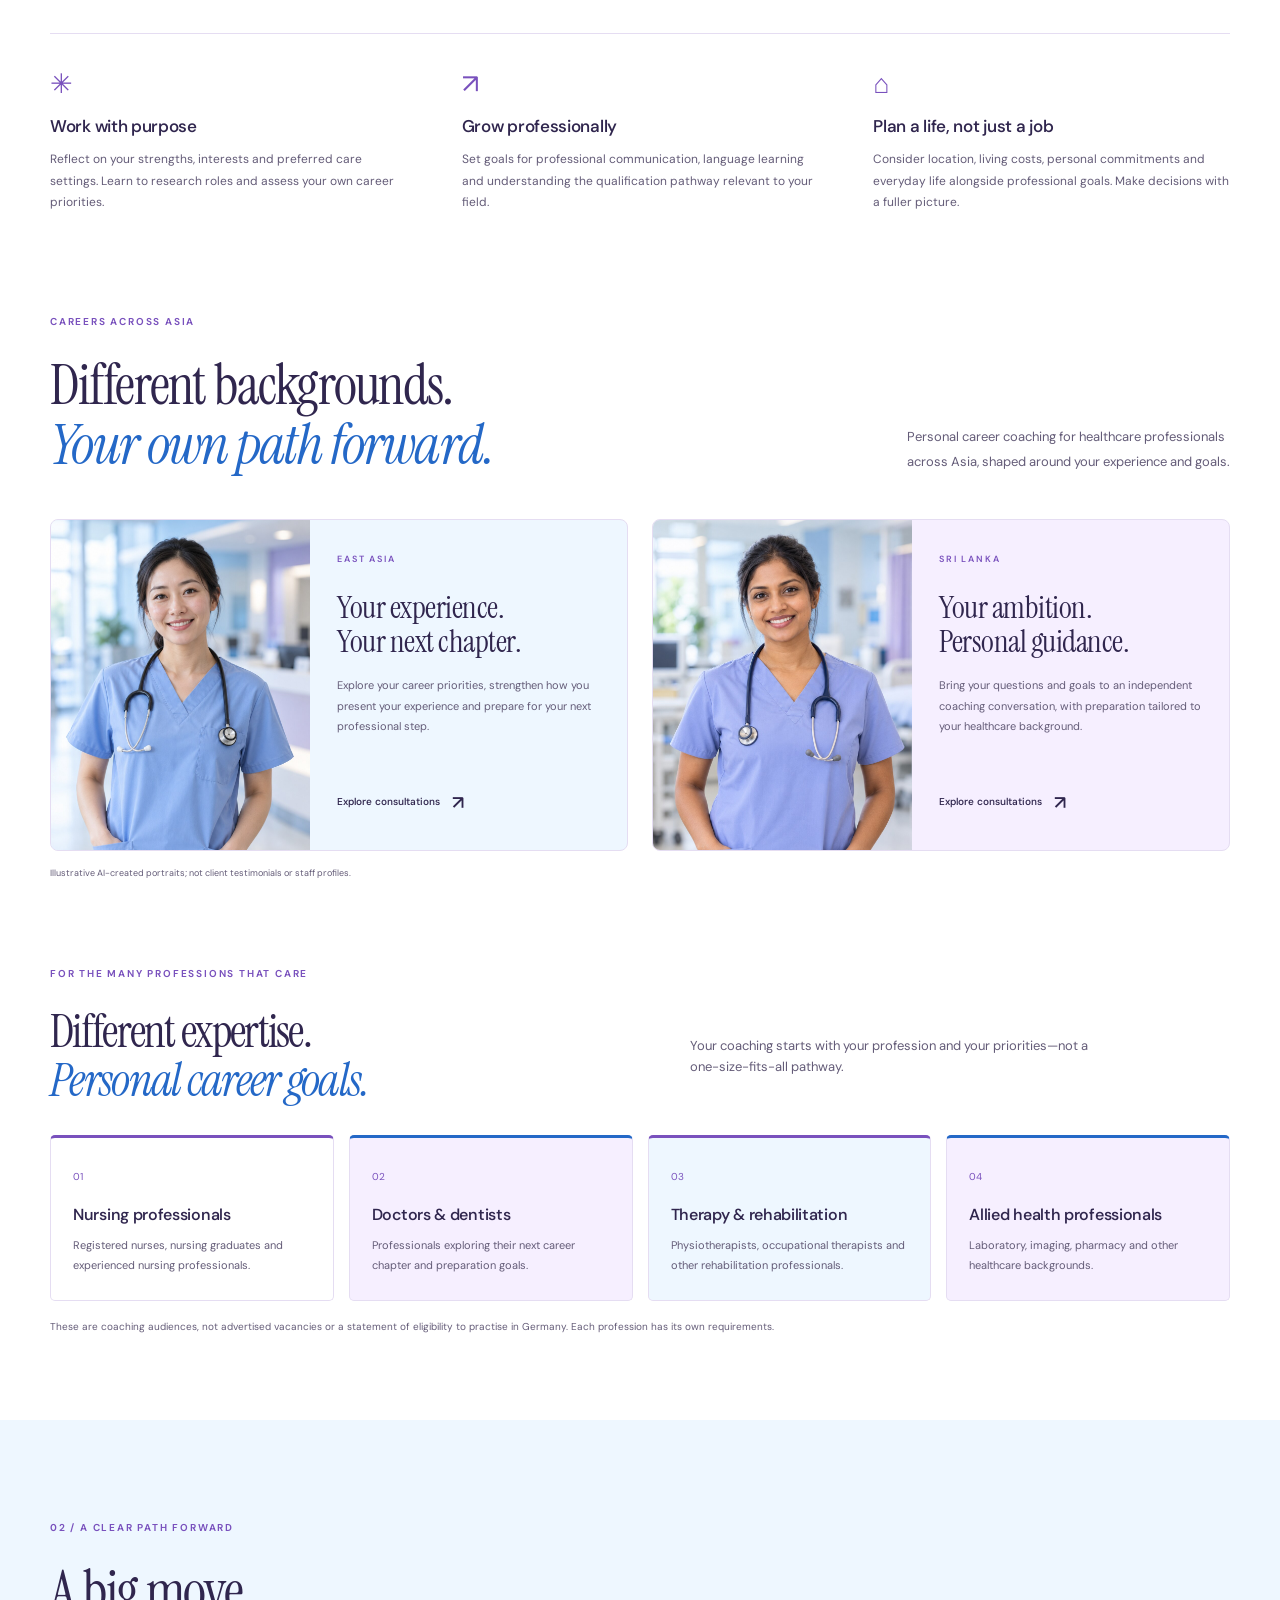
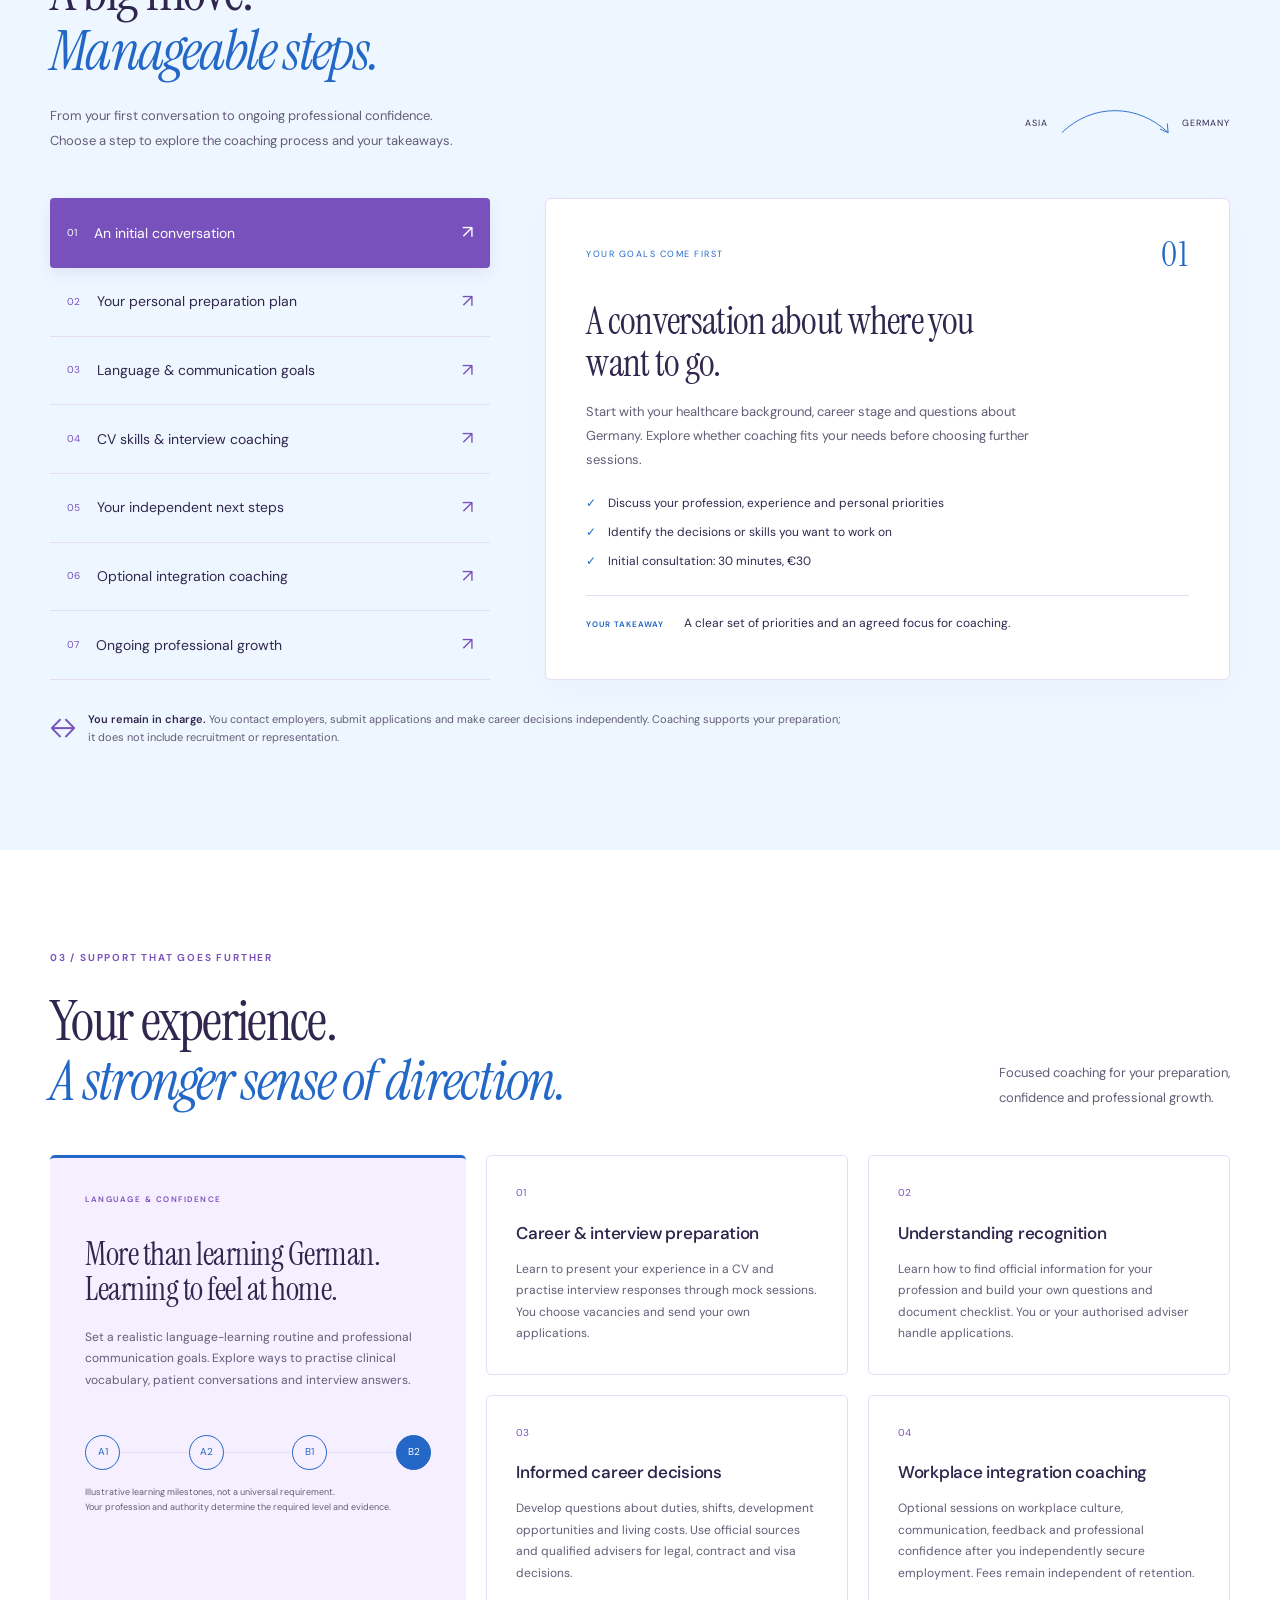
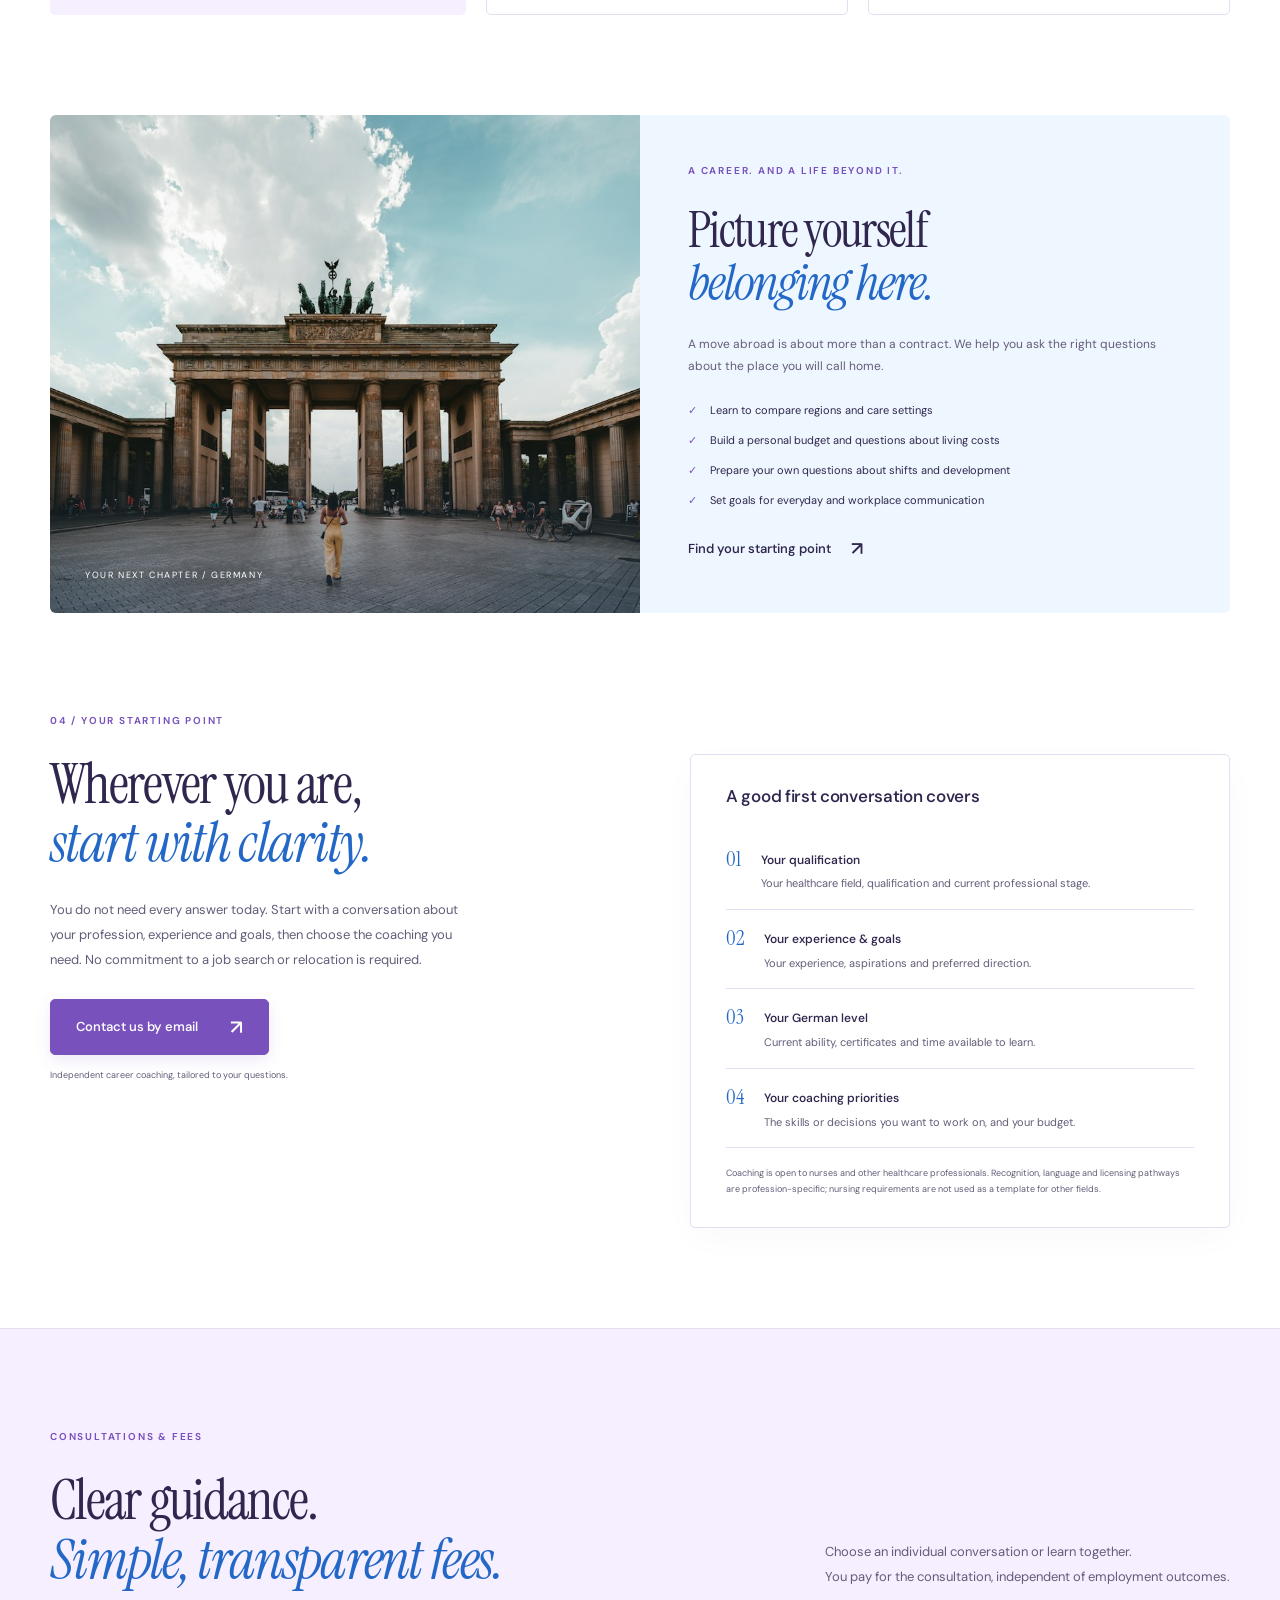
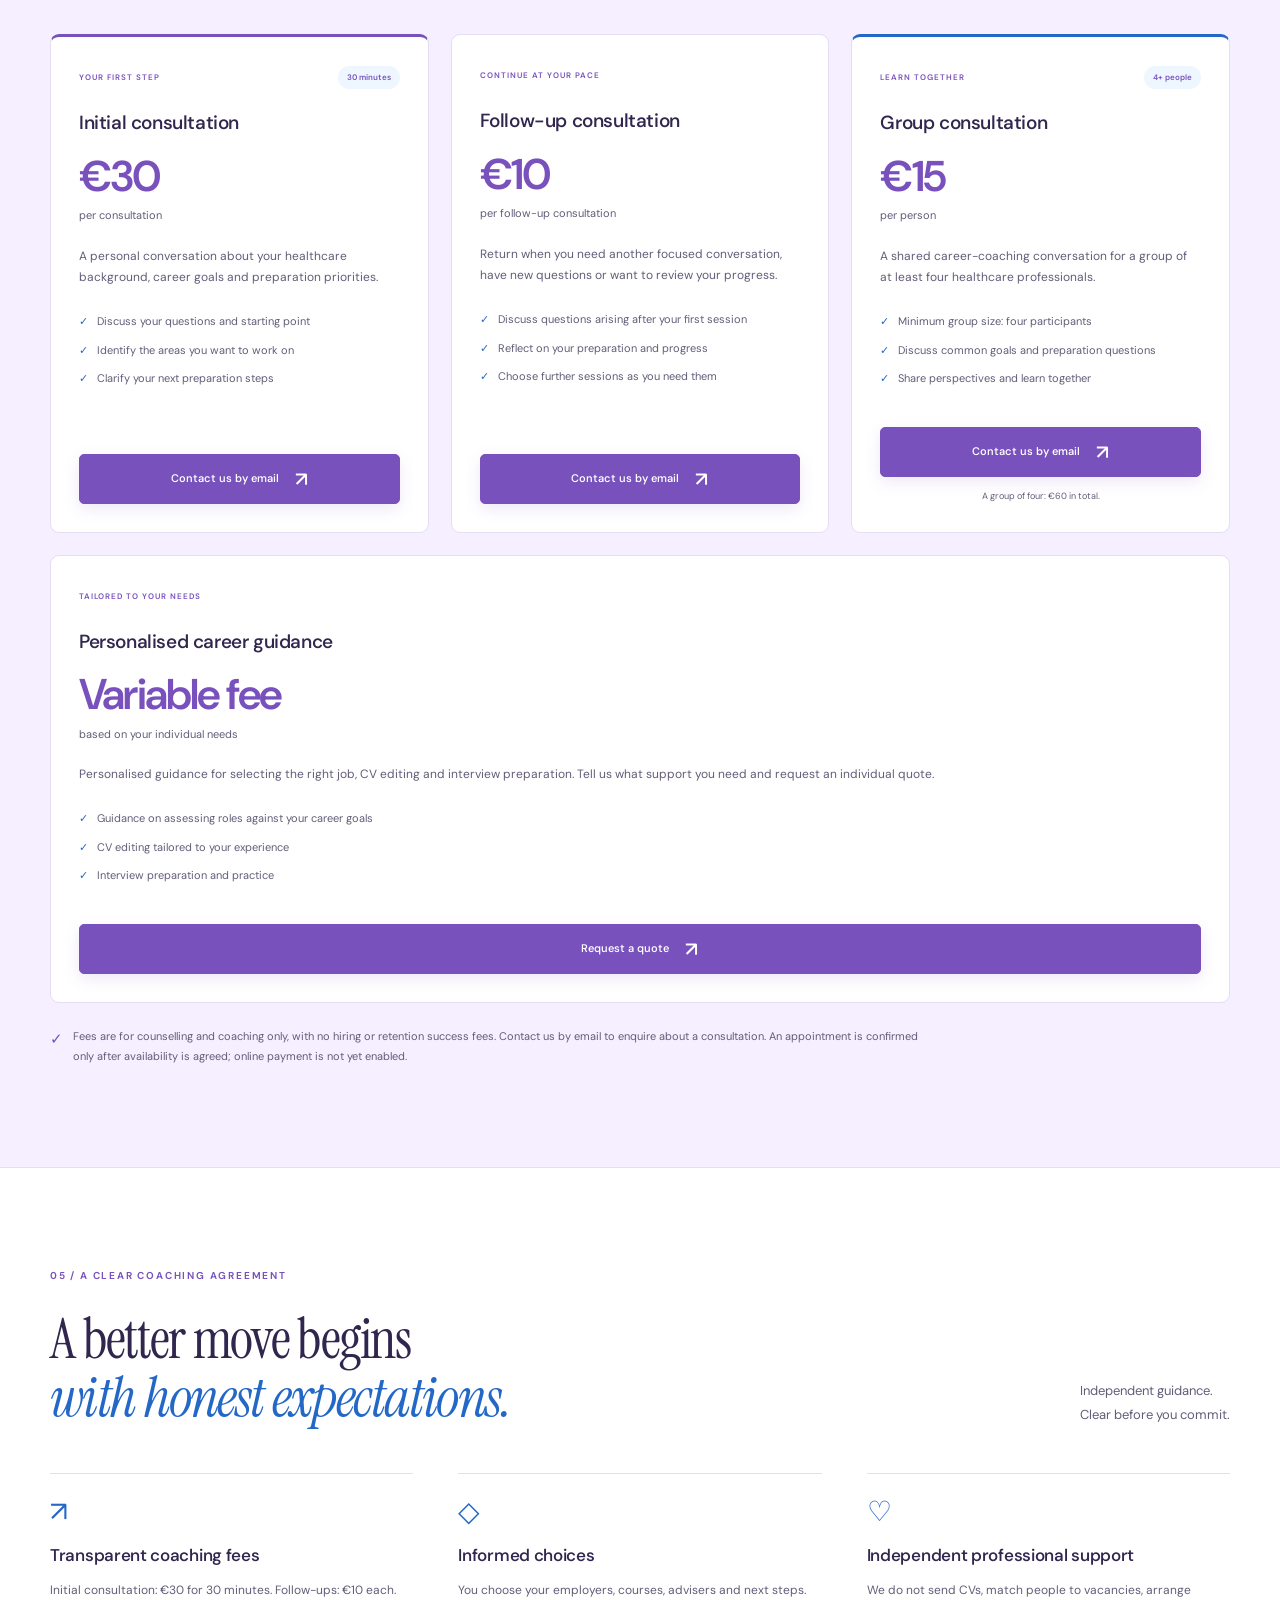
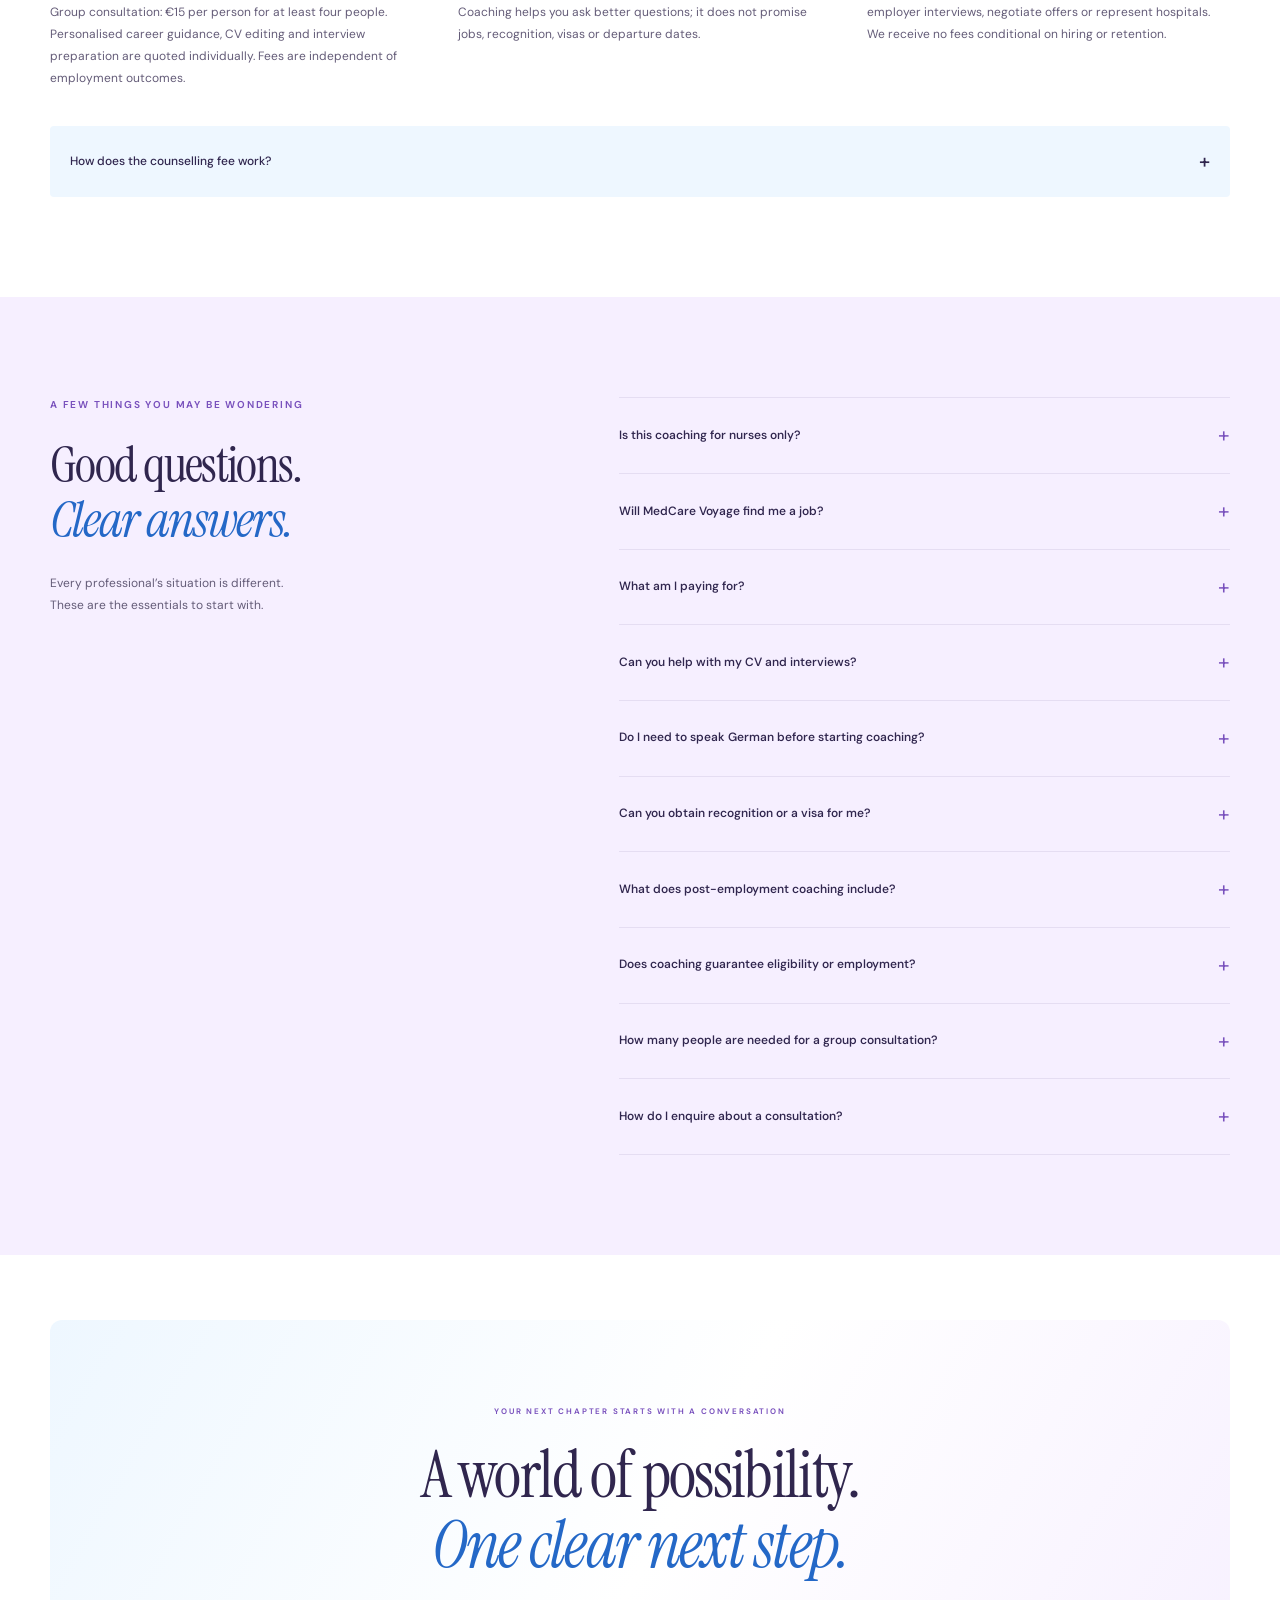
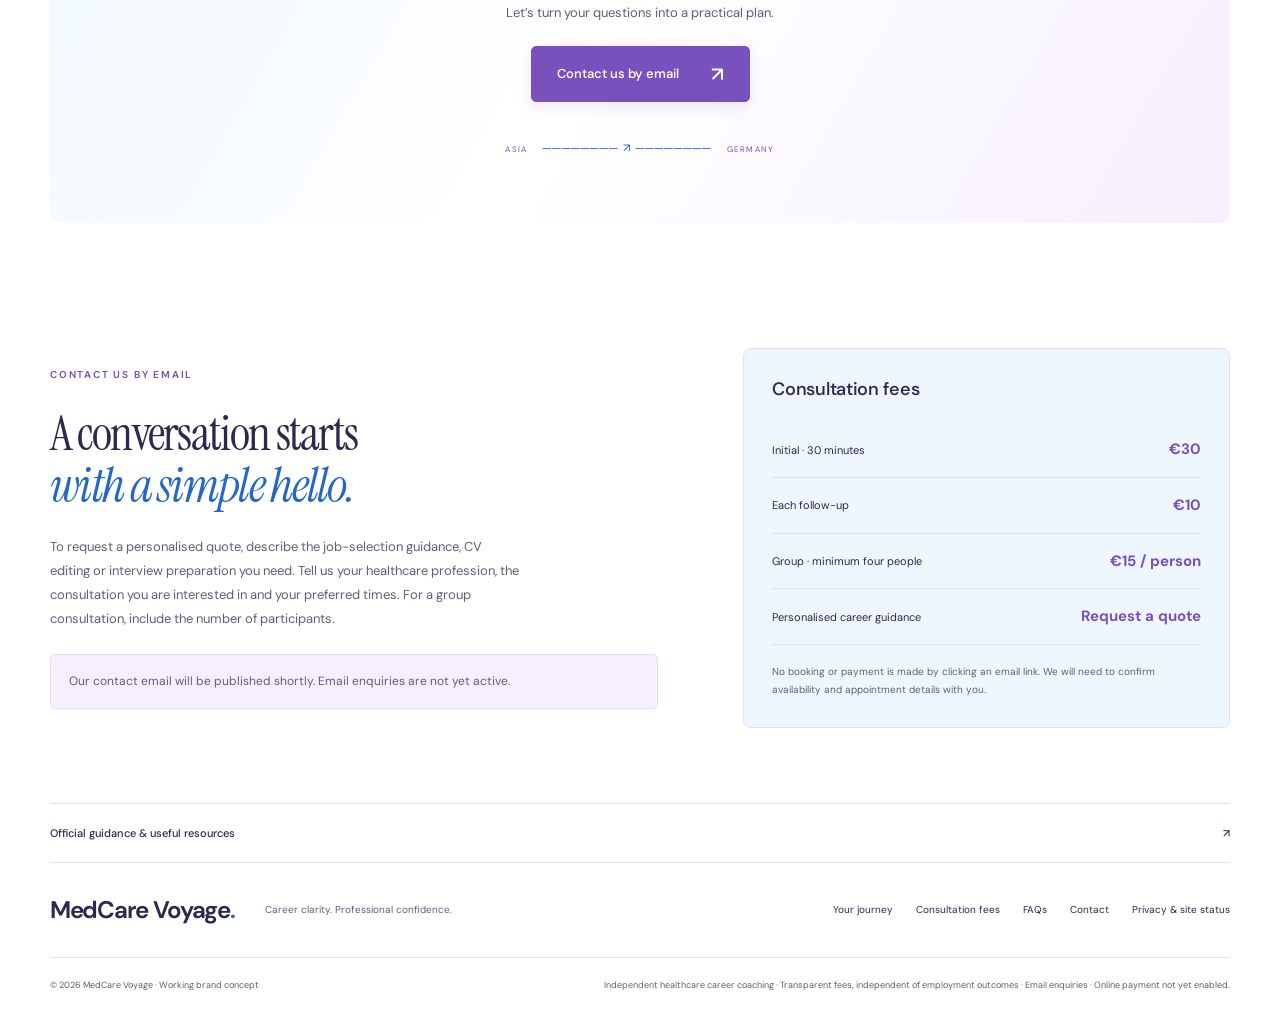
==== commit db117928: "Set initial consultation duration to 30 minutes throughout website" ====
--- a/public/index.html
+++ b/public/index.html
@@ -18,16 +18,16 @@
 <section class="life wrap"><div class="life-image"><img src="assets/germany.jpg" alt="Berlin cityscape with the television tower at sunset" loading="lazy"><span>YOUR NEXT CHAPTER / GERMANY</span></div><div class="life-copy"><div class="section-label">A CAREER. AND A LIFE BEYOND IT.</div><h2>Picture yourself<br><em>belonging here.</em></h2><p>A move abroad is about more than a contract. We help you ask the right questions about the place you will call home.</p><ul class="check-list"><li>Learn to compare regions and care settings</li><li>Build a personal budget and questions about living costs</li><li>Prepare your own questions about shifts and development</li><li>Set goals for everyday and workplace communication</li></ul><a href="#readiness" class="text-link">Find your starting point <span>↗</span></a></div></section>
 <section class="readiness section wrap" id="readiness"><div class="section-label">04 / YOUR STARTING POINT</div><div class="readiness-grid"><div><h2>Wherever you are,<br><em>start with clarity.</em></h2><p>You do not need every answer today. Start with a conversation about your profession, experience and goals, then choose the coaching you need. No commitment to a job search or relocation is required.</p><a class="button" href="#contact" data-email-link>Contact us by email <span>↗</span></a><p class="small-print">Independent career coaching, tailored to your questions.</p></div><div class="readiness-card"><h3>A good first conversation covers</h3><ol><li><span>01</span><div><strong>Your qualification</strong><p>Your healthcare field, qualification and current professional stage.</p></div></li><li><span>02</span><div><strong>Your experience & goals</strong><p>Your experience, aspirations and preferred direction.</p></div></li><li><span>03</span><div><strong>Your German level</strong><p>Current ability, certificates and time available to learn.</p></div></li><li><span>04</span><div><strong>Your coaching priorities</strong><p>The skills or decisions you want to work on, and your budget.</p></div></li></ol><div class="card-note">Coaching is open to nurses and other healthcare professionals. Recognition, language and licensing pathways are profession-specific; nursing requirements are not used as a template for other fields.</div></div></div></section>
 <section class="consultation-pricing section" id="coaching"><div class="wrap"><div class="section-label">CONSULTATIONS & FEES</div><div class="section-head"><div><h2>Clear guidance.<br><em>Simple, transparent fees.</em></h2></div><p>Choose an individual conversation or learn together.<br>You pay for the consultation, independent of employment outcomes.</p></div><div class="pricing-grid">
-<article class="pricing-card pricing-initial"><div class="pricing-topline"><span>YOUR FIRST STEP</span><span class="pricing-badge">30–45 minutes</span></div><h3>Initial consultation</h3><div class="consultation-price">€30<span>per consultation</span></div><p>A personal conversation about your healthcare background, career goals and preparation priorities.</p><ul><li>Discuss your questions and starting point</li><li>Identify the areas you want to work on</li><li>Clarify your next preparation steps</li></ul><a class="button" href="#contact" data-email-link data-email-session="Initial consultation — €30">Contact us by email <span>↗</span></a></article>
+<article class="pricing-card pricing-initial"><div class="pricing-topline"><span>YOUR FIRST STEP</span><span class="pricing-badge">30 minutes</span></div><h3>Initial consultation</h3><div class="consultation-price">€30<span>per consultation</span></div><p>A personal conversation about your healthcare background, career goals and preparation priorities.</p><ul><li>Discuss your questions and starting point</li><li>Identify the areas you want to work on</li><li>Clarify your next preparation steps</li></ul><a class="button" href="#contact" data-email-link data-email-session="Initial consultation — €30">Contact us by email <span>↗</span></a></article>
 <article class="pricing-card"><div class="pricing-topline"><span>CONTINUE AT YOUR PACE</span></div><h3>Follow-up consultation</h3><div class="consultation-price">€10<span>per follow-up consultation</span></div><p>Return when you need another focused conversation, have new questions or want to review your progress.</p><ul><li>Discuss questions arising after your first session</li><li>Reflect on your preparation and progress</li><li>Choose further sessions as you need them</li></ul><a class="button" href="#contact" data-email-link data-email-session="Follow-up consultation — €10">Contact us by email <span>↗</span></a></article>
 <article class="pricing-card pricing-group"><div class="pricing-topline"><span>LEARN TOGETHER</span><span class="pricing-badge">4+ people</span></div><h3>Group consultation</h3><div class="consultation-price">€15<span>per person</span></div><p>A shared career-coaching conversation for a group of at least four healthcare professionals.</p><ul><li>Minimum group size: four participants</li><li>Discuss common goals and preparation questions</li><li>Share perspectives and learn together</li></ul><a class="button" href="#contact" data-email-link data-email-session="Group consultation — €15 per person (minimum 4)">Contact us by email <span>↗</span></a><div class="group-price-note">A group of four: €60 in total.</div></article>
 <article class="pricing-card" style="grid-column:1 / -1"><div class="pricing-topline"><span>TAILORED TO YOUR NEEDS</span></div><h3>Personalised career guidance</h3><div class="consultation-price">Variable fee<span>based on your individual needs</span></div><p>Personalised guidance for selecting the right job, CV editing and interview preparation. Tell us what support you need and request an individual quote.</p><ul><li>Guidance on assessing roles against your career goals</li><li>CV editing tailored to your experience</li><li>Interview preparation and practice</li></ul><a class="button" href="#contact" data-email-link data-email-session="Personalised career guidance — request a quote">Request a quote <span>↗</span></a></article>
 </div><div class="pricing-footnote"><span>✓</span><p>Fees are for counselling and coaching only, with no hiring or retention success fees. Contact us by email to enquire about a consultation. An appointment is confirmed only after availability is agreed; online payment is not yet enabled.</p></div></div></section>
-<section class="principles section wrap"><div class="section-label">05 / A CLEAR COACHING AGREEMENT</div><div class="section-head"><h2>A better move begins<br><em>with honest expectations.</em></h2><p>Independent guidance.<br>Clear before you commit.</p></div><div class="principle-grid"><article><span>↗</span><h3>Transparent coaching fees</h3><p>Initial consultation: €30 for 30–45 minutes. Follow-ups: €10 each. Group consultation: €15 per person for at least four people. Personalised career guidance, CV editing and interview preparation are quoted individually. Fees are independent of employment outcomes.</p></article><article><span>◇</span><h3>Informed choices</h3><p>You choose your employers, courses, advisers and next steps. Coaching helps you ask better questions; it does not promise jobs, recognition, visas or departure dates.</p></article><article><span>♡</span><h3>Independent professional support</h3><p>We do not send CVs, match people to vacancies, arrange employer interviews, negotiate offers or represent hospitals. We receive no fees conditional on hiring or retention.</p></article></div><details class="cost-details"><summary>How does the counselling fee work? <span>+</span></summary><div><p>The initial consultation costs €30 and lasts 30–45 minutes. Each follow-up consultation costs €10. Group consultations cost €15 per person and require at least four participants. Personalised guidance for job selection, CV editing and interview preparation is charged according to your individual needs; request a quote before agreeing to the service. Fees are for the consultation or coaching delivered, independent of job applications, offers, hiring or retention. Courses, exams, translations, official applications and travel arranged separately have their own costs. Live booking and payment are not yet enabled.</p></div></details></section>
+<section class="principles section wrap"><div class="section-label">05 / A CLEAR COACHING AGREEMENT</div><div class="section-head"><h2>A better move begins<br><em>with honest expectations.</em></h2><p>Independent guidance.<br>Clear before you commit.</p></div><div class="principle-grid"><article><span>↗</span><h3>Transparent coaching fees</h3><p>Initial consultation: €30 for 30 minutes. Follow-ups: €10 each. Group consultation: €15 per person for at least four people. Personalised career guidance, CV editing and interview preparation are quoted individually. Fees are independent of employment outcomes.</p></article><article><span>◇</span><h3>Informed choices</h3><p>You choose your employers, courses, advisers and next steps. Coaching helps you ask better questions; it does not promise jobs, recognition, visas or departure dates.</p></article><article><span>♡</span><h3>Independent professional support</h3><p>We do not send CVs, match people to vacancies, arrange employer interviews, negotiate offers or represent hospitals. We receive no fees conditional on hiring or retention.</p></article></div><details class="cost-details"><summary>How does the counselling fee work? <span>+</span></summary><div><p>The initial consultation costs €30 and lasts 30 minutes. Each follow-up consultation costs €10. Group consultations cost €15 per person and require at least four participants. Personalised guidance for job selection, CV editing and interview preparation is charged according to your individual needs; request a quote before agreeing to the service. Fees are for the consultation or coaching delivered, independent of job applications, offers, hiring or retention. Courses, exams, translations, official applications and travel arranged separately have their own costs. Live booking and payment are not yet enabled.</p></div></details></section>
 <section class="faq section" id="faq"><div class="wrap faq-layout"><div><div class="section-label">A FEW THINGS YOU MAY BE WONDERING</div><h2>Good questions.<br><em>Clear answers.</em></h2><p>Every professional’s situation is different.<br>These are the essentials to start with.</p></div><div class="faq-items">
 <details><summary>Is this coaching for nurses only?<span>+</span></summary><p>No. We welcome nurses, doctors, dentists, therapists and allied health professionals, including people at different career stages. The conversation is tailored to your field. It does not establish that your qualification is eligible for a particular role or licence in Germany.</p></details>
 <details><summary>Will MedCare Voyage find me a job?<span>+</span></summary><p>No. We provide independent career counselling and coaching. We do not match you to vacancies, forward CVs, arrange employer interviews, negotiate offers or represent employers. You research opportunities, contact employers and submit applications yourself.</p></details>
-<details><summary>What am I paying for?<span>+</span></summary><div class="faq-coaching-answer"><p><strong>Find a career direction that fits you.</strong></p><p>Our personalised career counselling helps you explore job roles that suit your qualifications, experience, interests and goals. By reviewing your CV and understanding your strengths, we help you identify suitable opportunities and plan your next steps with confidence.</p><p>Choose the support you need:</p><ul><li><strong>Initial consultation:</strong> €30 for 30–45 minutes to discuss your background, explore career options and identify practical next steps.</li><li><strong>Follow-up consultation:</strong> €10 per session for continued guidance as your plans develop.</li><li><strong>Group consultation:</strong> €15 per person, with a minimum of four participants.</li><li><strong>Tailored career coaching:</strong> Personalised support with job selection, CV editing and interview preparation. Fees depend on your individual needs—contact us for a quote.</li></ul><p>You pay for our coaching time and guidance. Payment is independent of job applications, offers, hiring decisions or continued employment.</p></div></details>
+<details><summary>What am I paying for?<span>+</span></summary><div class="faq-coaching-answer"><p><strong>Find a career direction that fits you.</strong></p><p>Our personalised career counselling helps you explore job roles that suit your qualifications, experience, interests and goals. By reviewing your CV and understanding your strengths, we help you identify suitable opportunities and plan your next steps with confidence.</p><p>Choose the support you need:</p><ul><li><strong>Initial consultation:</strong> €30 for 30 minutes to discuss your background, explore career options and identify practical next steps.</li><li><strong>Follow-up consultation:</strong> €10 per session for continued guidance as your plans develop.</li><li><strong>Group consultation:</strong> €15 per person, with a minimum of four participants.</li><li><strong>Tailored career coaching:</strong> Personalised support with job selection, CV editing and interview preparation. Fees depend on your individual needs—contact us for a quote.</li></ul><p>You pay for our coaching time and guidance. Payment is independent of job applications, offers, hiring decisions or continued employment.</p></div></details>
 <details><summary>Can you help with my CV and interviews?<span>+</span></summary><p>Yes. Coaching can cover how to structure your CV, explain your experience and practise interview answers. Mock interviews are learning sessions; they are not interviews with employers. You prepare and send your own applications.</p></details>
 <details><summary>Do I need to speak German before starting coaching?<span>+</span></summary><p>No. You can begin by exploring your goals and building a language-learning plan. Required levels, accepted certificates and professional language examinations depend on your profession and pathway. Confirm these with the relevant authority; no single language level is presented as suitable for every healthcare role.</p></details>
 <details><summary>Can you obtain recognition or a visa for me?<span>+</span></summary><p>No. We explain how to find official information and help you identify questions and preparation priorities. You or an appropriately authorised adviser handle applications and legal advice. Authorities decide recognition, licensing and immigration outcomes.</p></details>
@@ -37,7 +37,7 @@
 <details><summary>How do I enquire about a consultation?<span>+</span></summary><p>Use the email contact option to enquire about your preferred consultation and availability once the contact email is published. Emailing does not automatically confirm an appointment. Online payments are not yet enabled, and no payment is collected through this website.</p></details>
 </div></div></section>
 <section class="final-cta wrap"><div class="eyebrow">YOUR NEXT CHAPTER STARTS WITH A CONVERSATION</div><h2>A world of possibility.<br><em>One clear next step.</em></h2><p>Let’s turn your questions into a practical plan.</p><a class="button" href="#contact" data-email-link>Contact us by email <span>↗</span></a><div class="cta-route">ASIA <span>──────── ↗ ────────</span> GERMANY</div></section>
-<section class="contact-section wrap" id="contact"><div><div class="section-label">CONTACT US BY EMAIL</div><h2>A conversation starts<br><em>with a simple hello.</em></h2><p>To request a personalised quote, describe the job-selection guidance, CV editing or interview preparation you need. Tell us your healthcare profession, the consultation you are interested in and your preferred times. For a group consultation, include the number of participants.</p><div class="contact-status" id="contact-status" role="status">Our contact email will be published shortly. Email enquiries are not yet active.</div><a class="button contact-email-button" id="contact-email-button" hidden>Write to MedCare Voyage <span>↗</span></a></div><aside class="contact-summary"><h3>Consultation fees</h3><div><span>Initial · 30–45 minutes</span><strong>€30</strong></div><div><span>Each follow-up</span><strong>€10</strong></div><div><span>Group · minimum four people</span><strong>€15 / person</strong></div><div><span>Personalised career guidance</span><strong>Request a quote</strong></div><p>No booking or payment is made by clicking an email link. We will need to confirm availability and appointment details with you.</p></aside></section>
+<section class="contact-section wrap" id="contact"><div><div class="section-label">CONTACT US BY EMAIL</div><h2>A conversation starts<br><em>with a simple hello.</em></h2><p>To request a personalised quote, describe the job-selection guidance, CV editing or interview preparation you need. Tell us your healthcare profession, the consultation you are interested in and your preferred times. For a group consultation, include the number of participants.</p><div class="contact-status" id="contact-status" role="status">Our contact email will be published shortly. Email enquiries are not yet active.</div><a class="button contact-email-button" id="contact-email-button" hidden>Write to MedCare Voyage <span>↗</span></a></div><aside class="contact-summary"><h3>Consultation fees</h3><div><span>Initial · 30 minutes</span><strong>€30</strong></div><div><span>Each follow-up</span><strong>€10</strong></div><div><span>Group · minimum four people</span><strong>€15 / person</strong></div><div><span>Personalised career guidance</span><strong>Request a quote</strong></div><p>No booking or payment is made by clicking an email link. We will need to confirm availability and appointment details with you.</p></aside></section>
 <section class="resources wrap"><details><summary>Official guidance & useful resources <span>↗</span></summary><div class="resource-grid"><a href="https://www.make-it-in-germany.com/en/" target="_blank" rel="noopener">Working & living in Germany <span>↗</span><small>Official career, language & relocation information</small></a><a href="https://www.anerkennung-in-deutschland.de/html/en/index.php" target="_blank" rel="noopener">Recognition in Germany <span>↗</span><small>Find your profession & competent authority</small></a><a href="https://www.auswaertiges-amt.de/en/about-us/auslandsvertretungen" target="_blank" rel="noopener">German Missions Abroad <span>↗</span><small>Find the German mission responsible for your country</small></a><a href="https://www.make-it-in-germany.com/en/living-in-germany" target="_blank" rel="noopener">Everyday life in Germany <span>↗</span><small>Official information to support your independent planning</small></a></div><p>Use official sources to confirm the current requirements for your profession. Coaching is educational and does not replace individual immigration, legal or professional licensing advice. Independent service concept; no official affiliation.</p></details></section>
 </main><footer class="wrap"><div class="footer-top"><a class="brand" href="#">MedCare Voyage<span class="brand-dot">.</span></a><span>Career clarity. Professional confidence.</span><div><a href="#journey">Your journey</a><a href="#coaching">Consultation fees</a><a href="#faq">FAQs</a><a href="#contact">Contact</a><button class="footer-link" id="privacy">Privacy & site status</button></div></div><div class="footer-bottom"><span>© 2026 MedCare Voyage · Working brand concept</span><p>Independent healthcare career coaching · Transparent fees, independent of employment outcomes · Email enquiries · Online payment not yet enabled.</p></div></footer>
 <dialog id="privacy-dialog" aria-label="Privacy and site status"><button class="close-dialog" aria-label="Close privacy information">×</button><div class="modal-eyebrow">PRIVACY & SITE STATUS</div><h2>Your enquiries.<br><em>Handled with care.</em></h2><p>When active, email links open your own email application. No email is sent automatically. Your email provider handles messages you choose to send, and we receive the information you include. Please avoid sending passports, medical records or other sensitive documents in an initial enquiry.</p><p>This site is a working service concept. The operator’s legal identity, contact channel, service agreement and full privacy notice must be confirmed before live counselling enquiries begin.</p><p>There are no document uploads or analytics added by this website. Hosting services may process technical access logs. External official guidance links have their own privacy policies.</p></dialog>
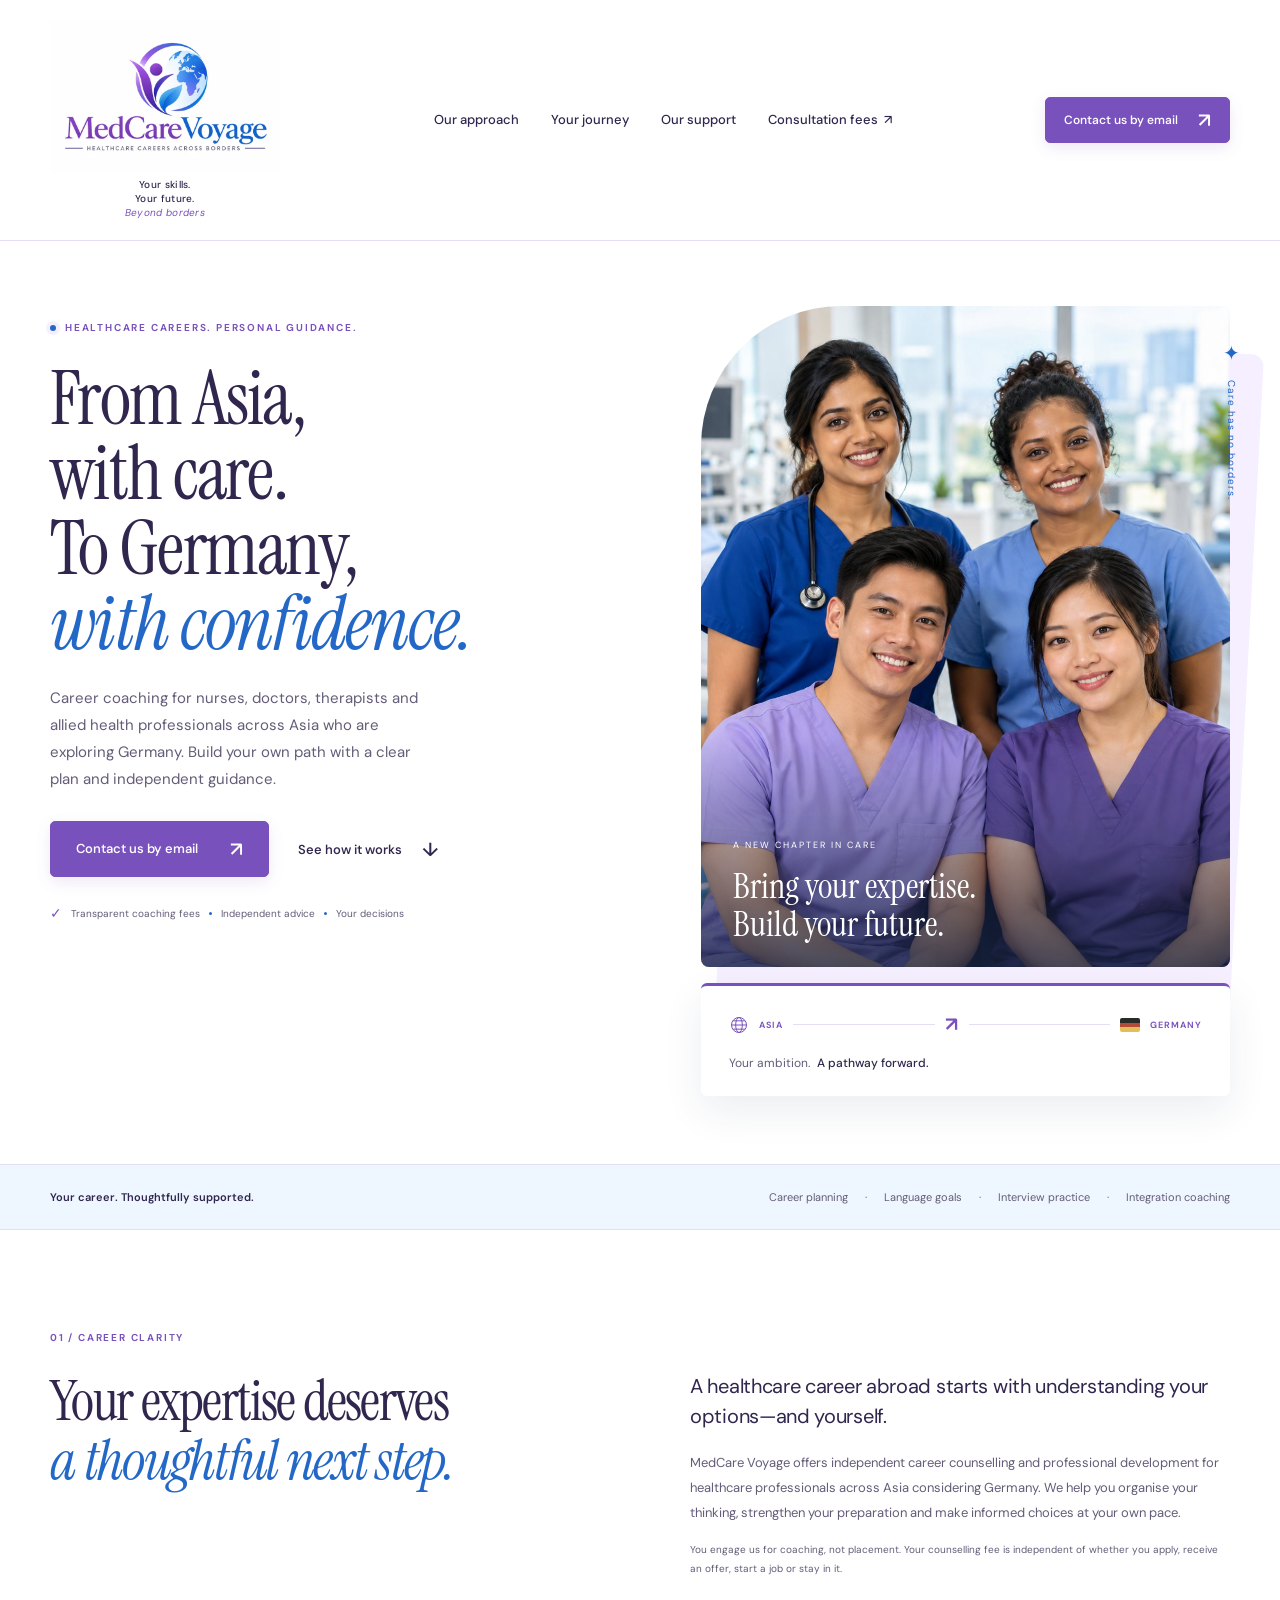
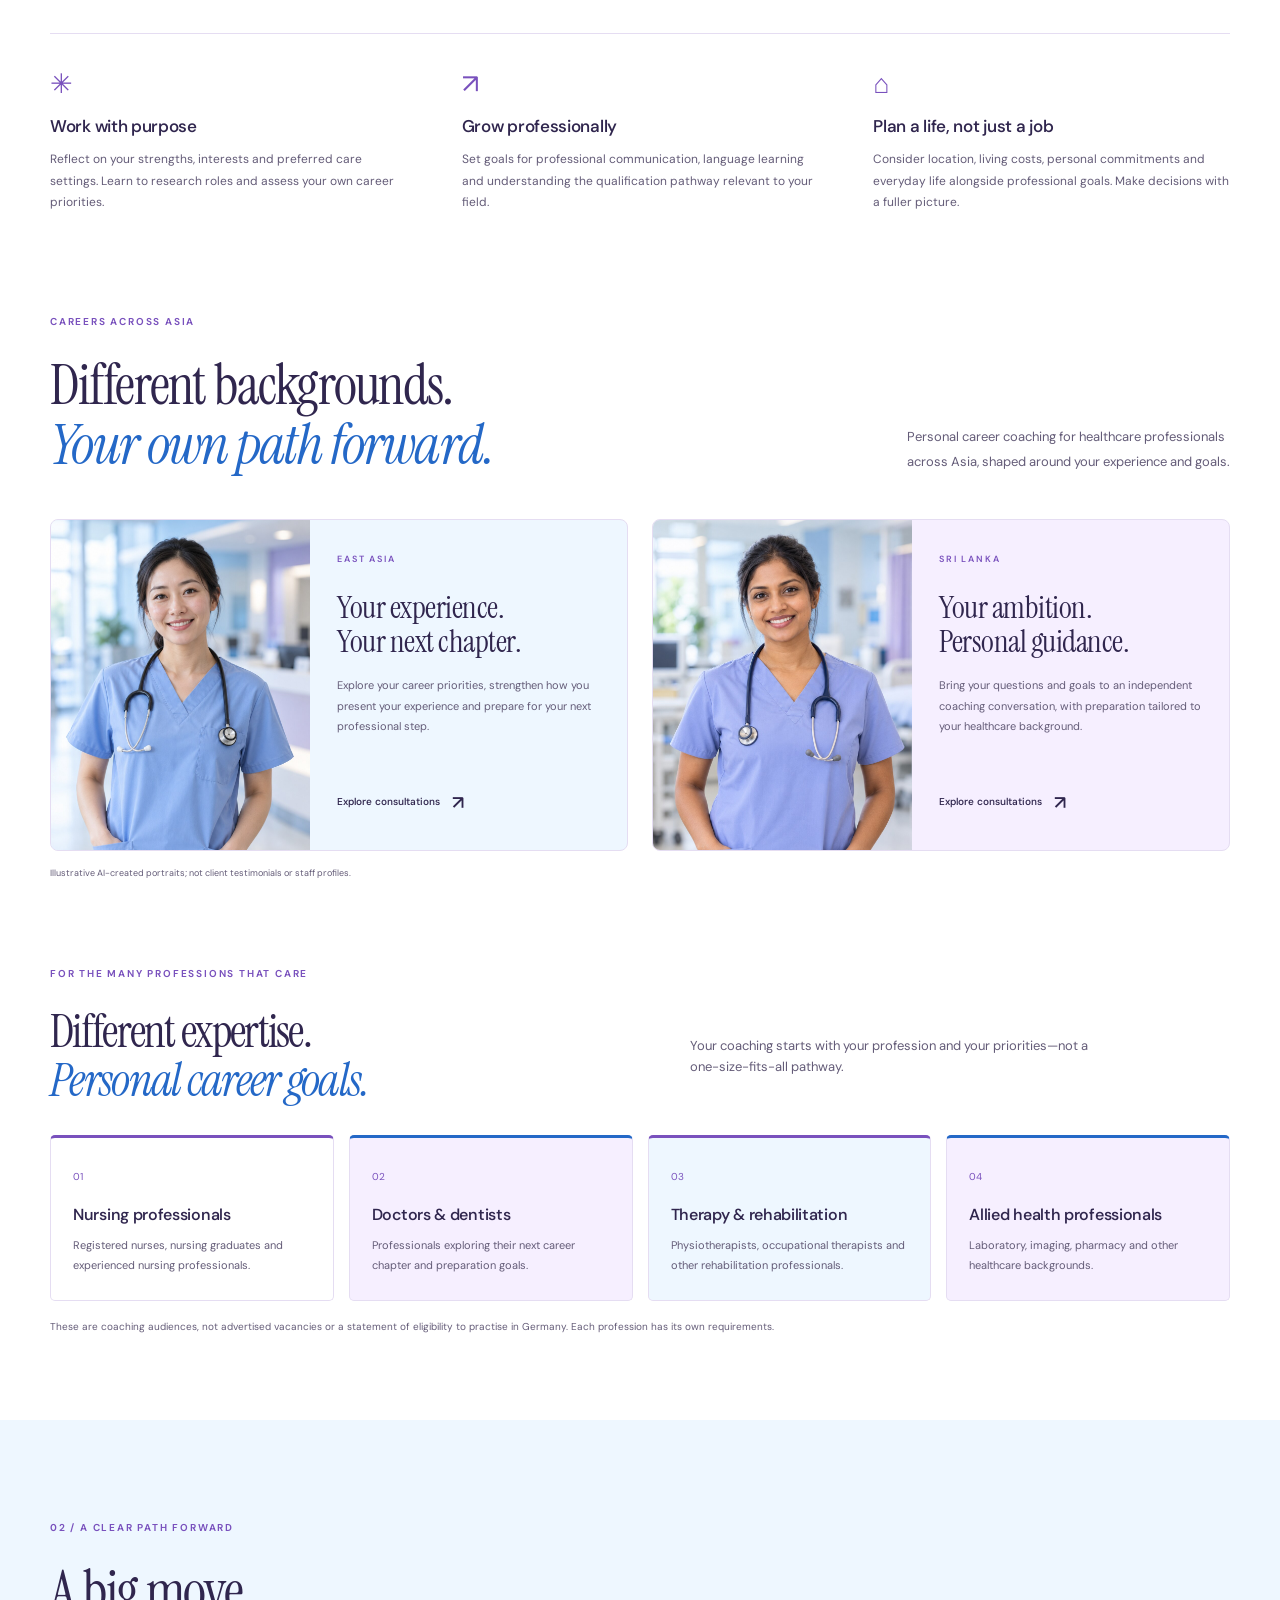
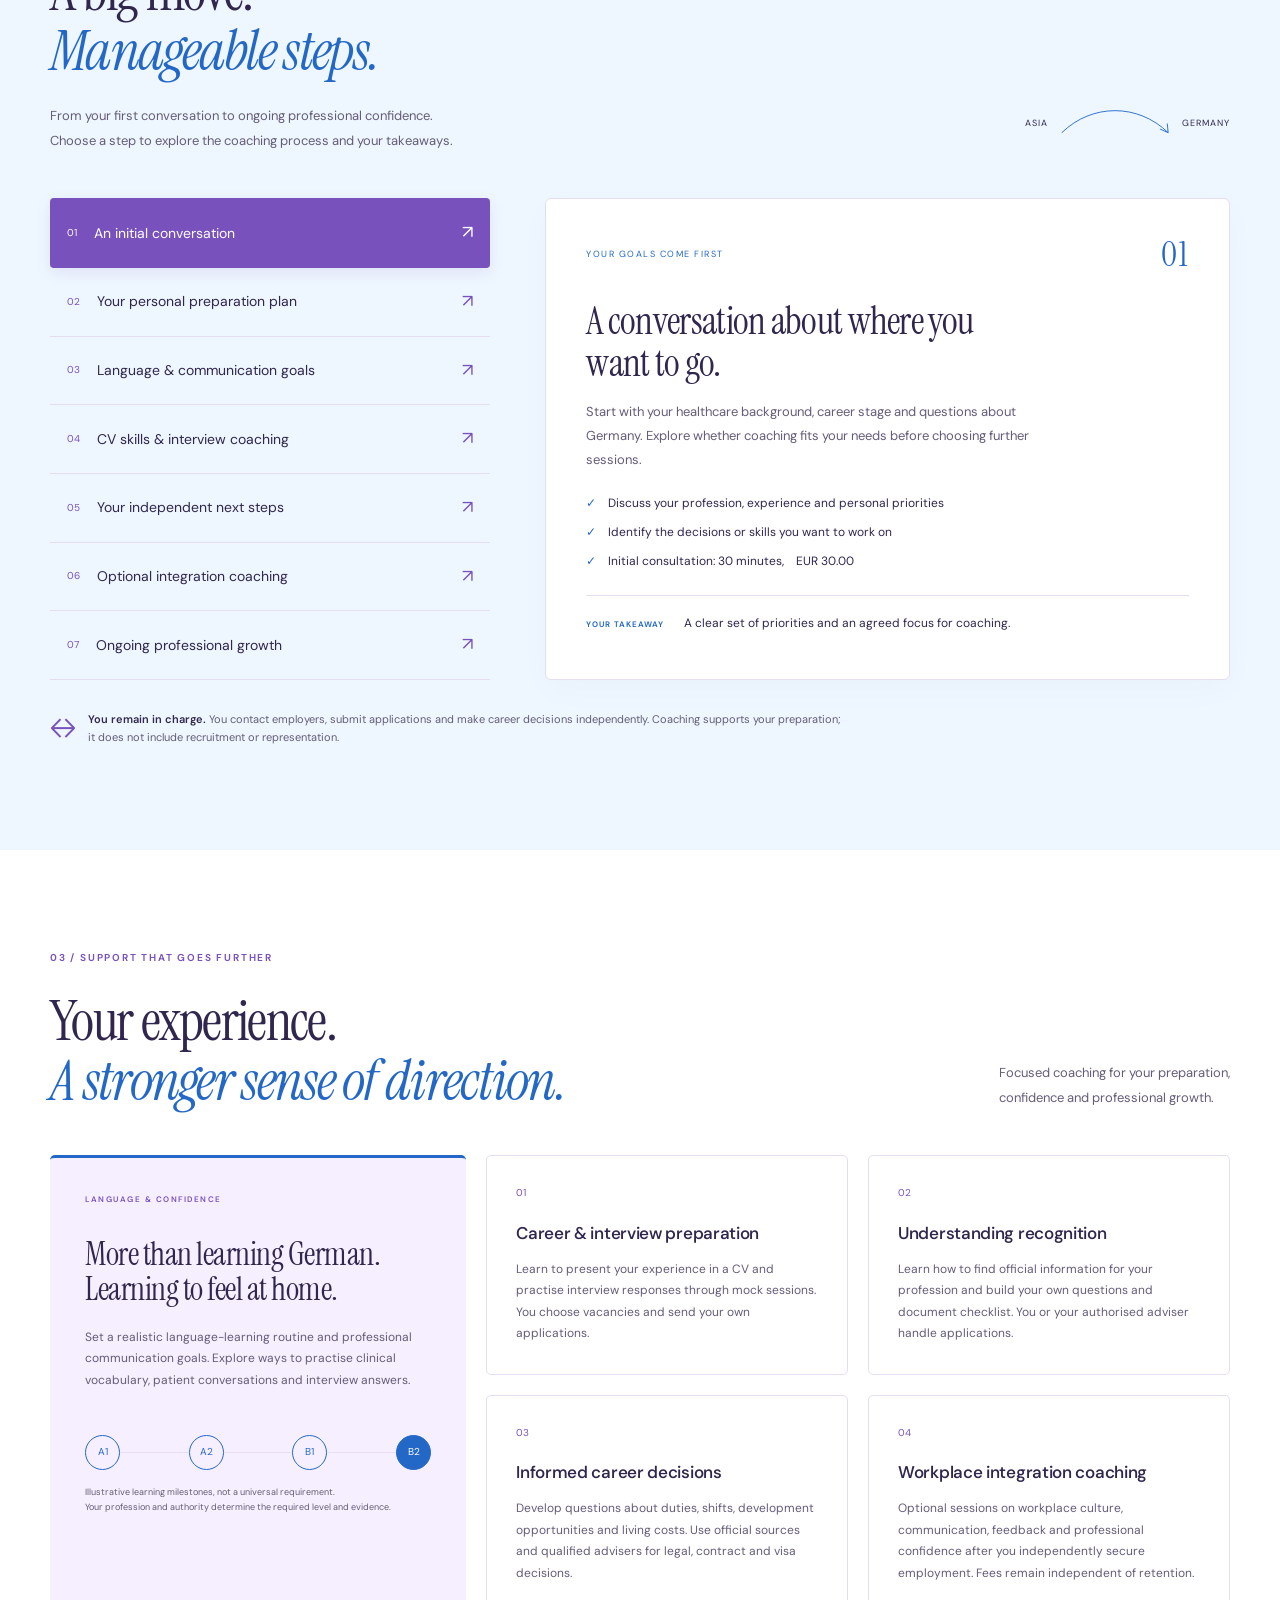
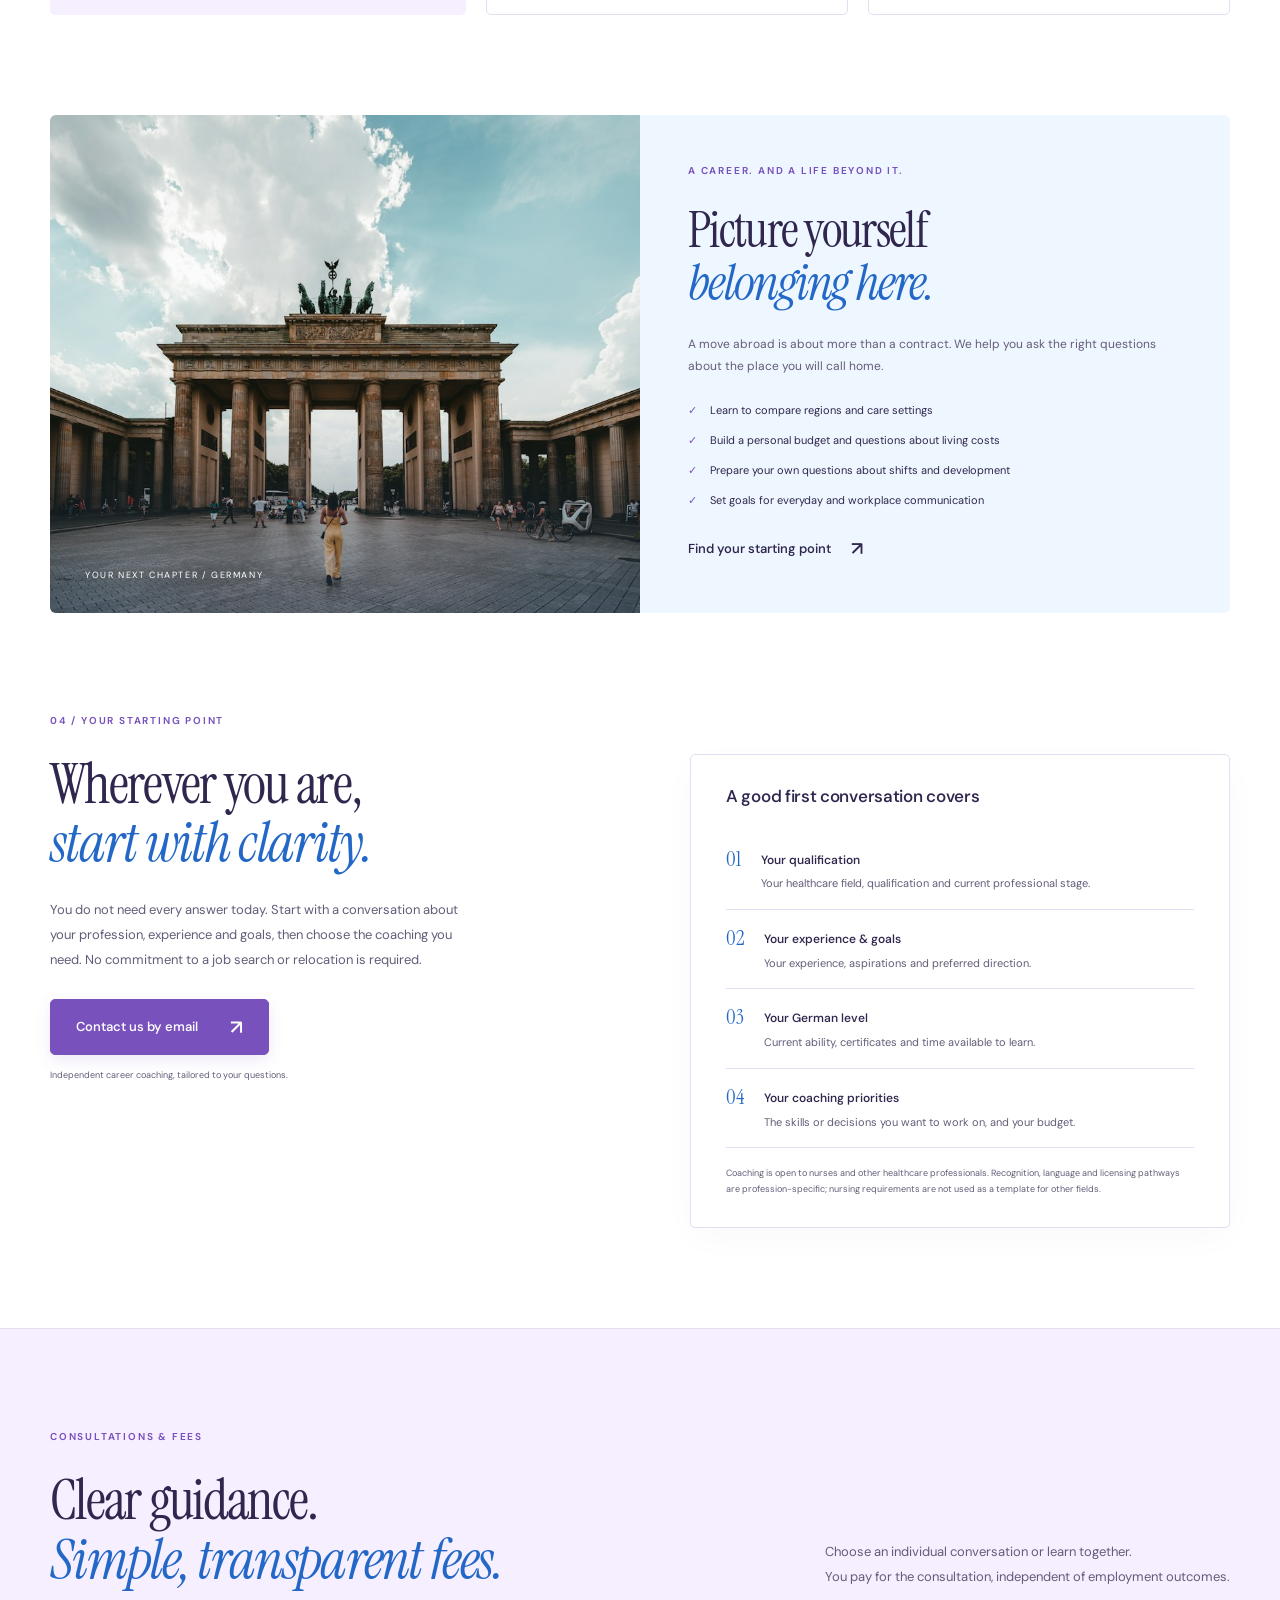
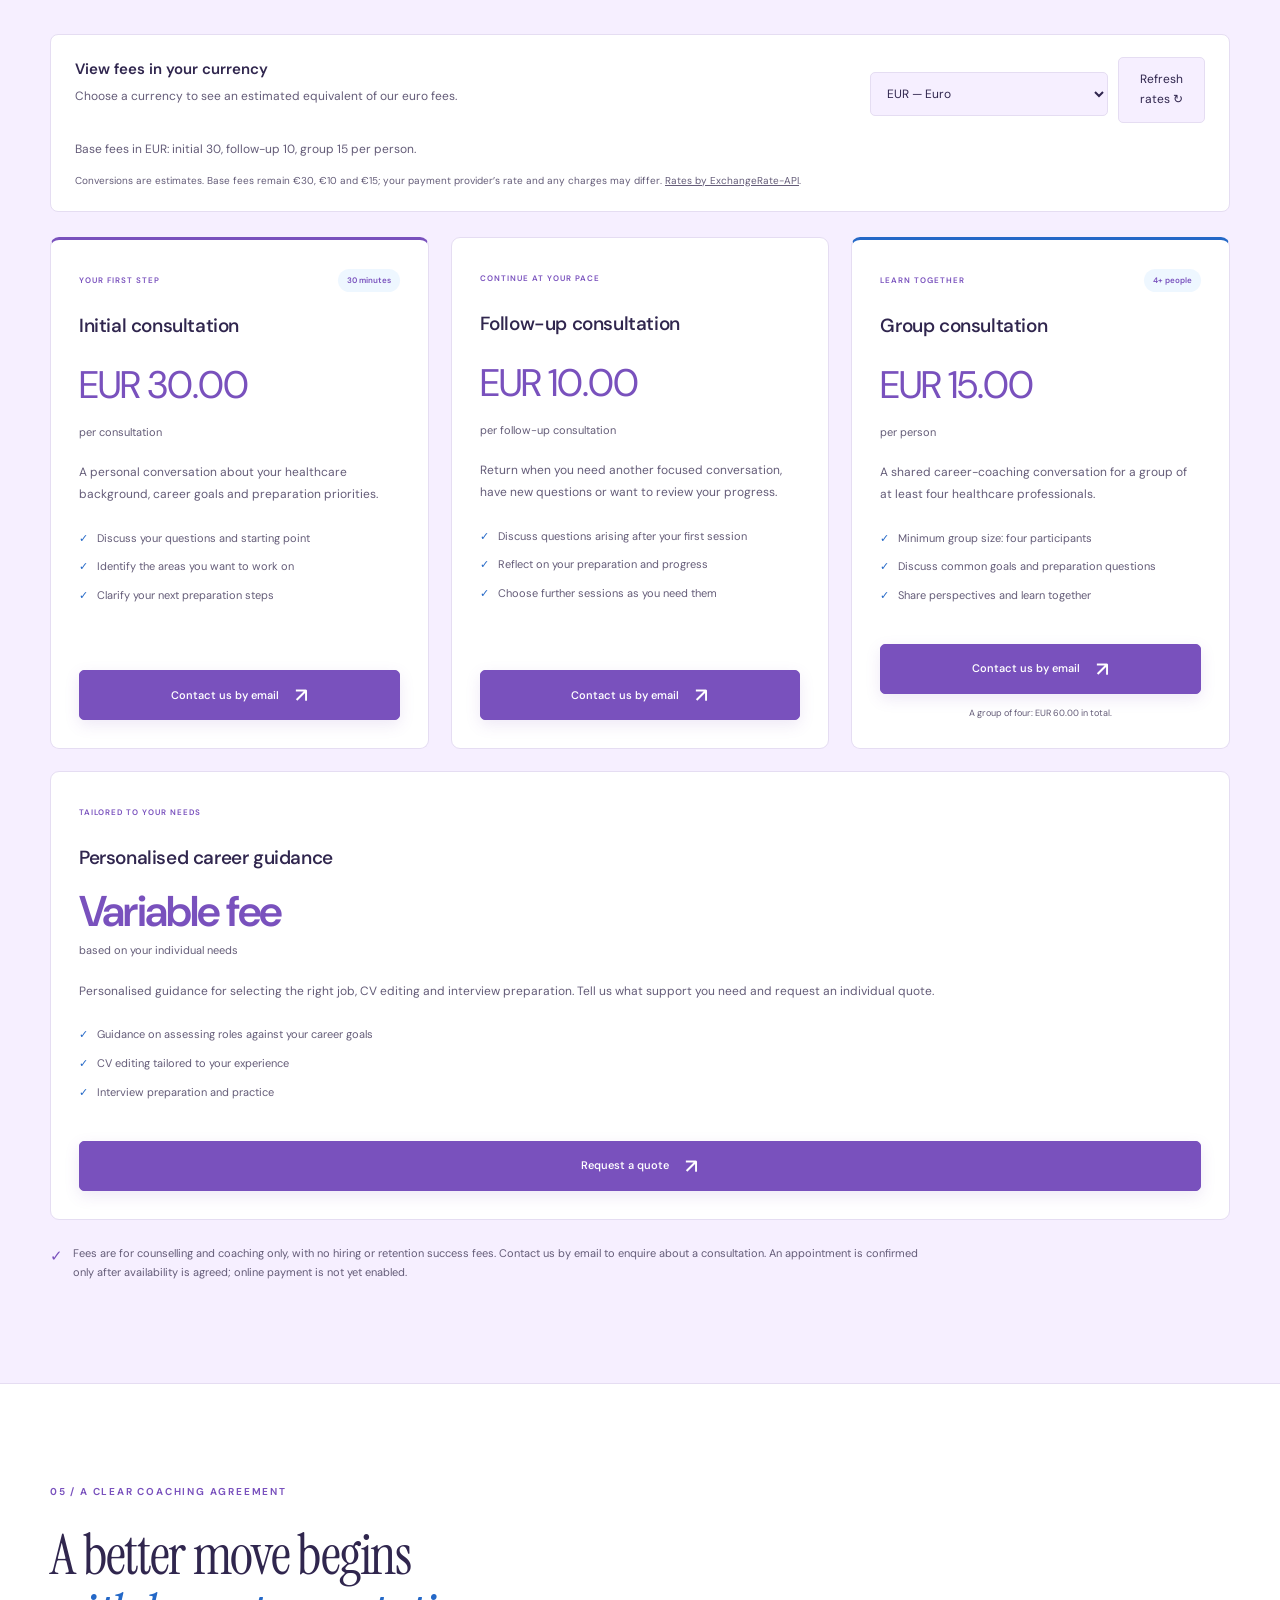
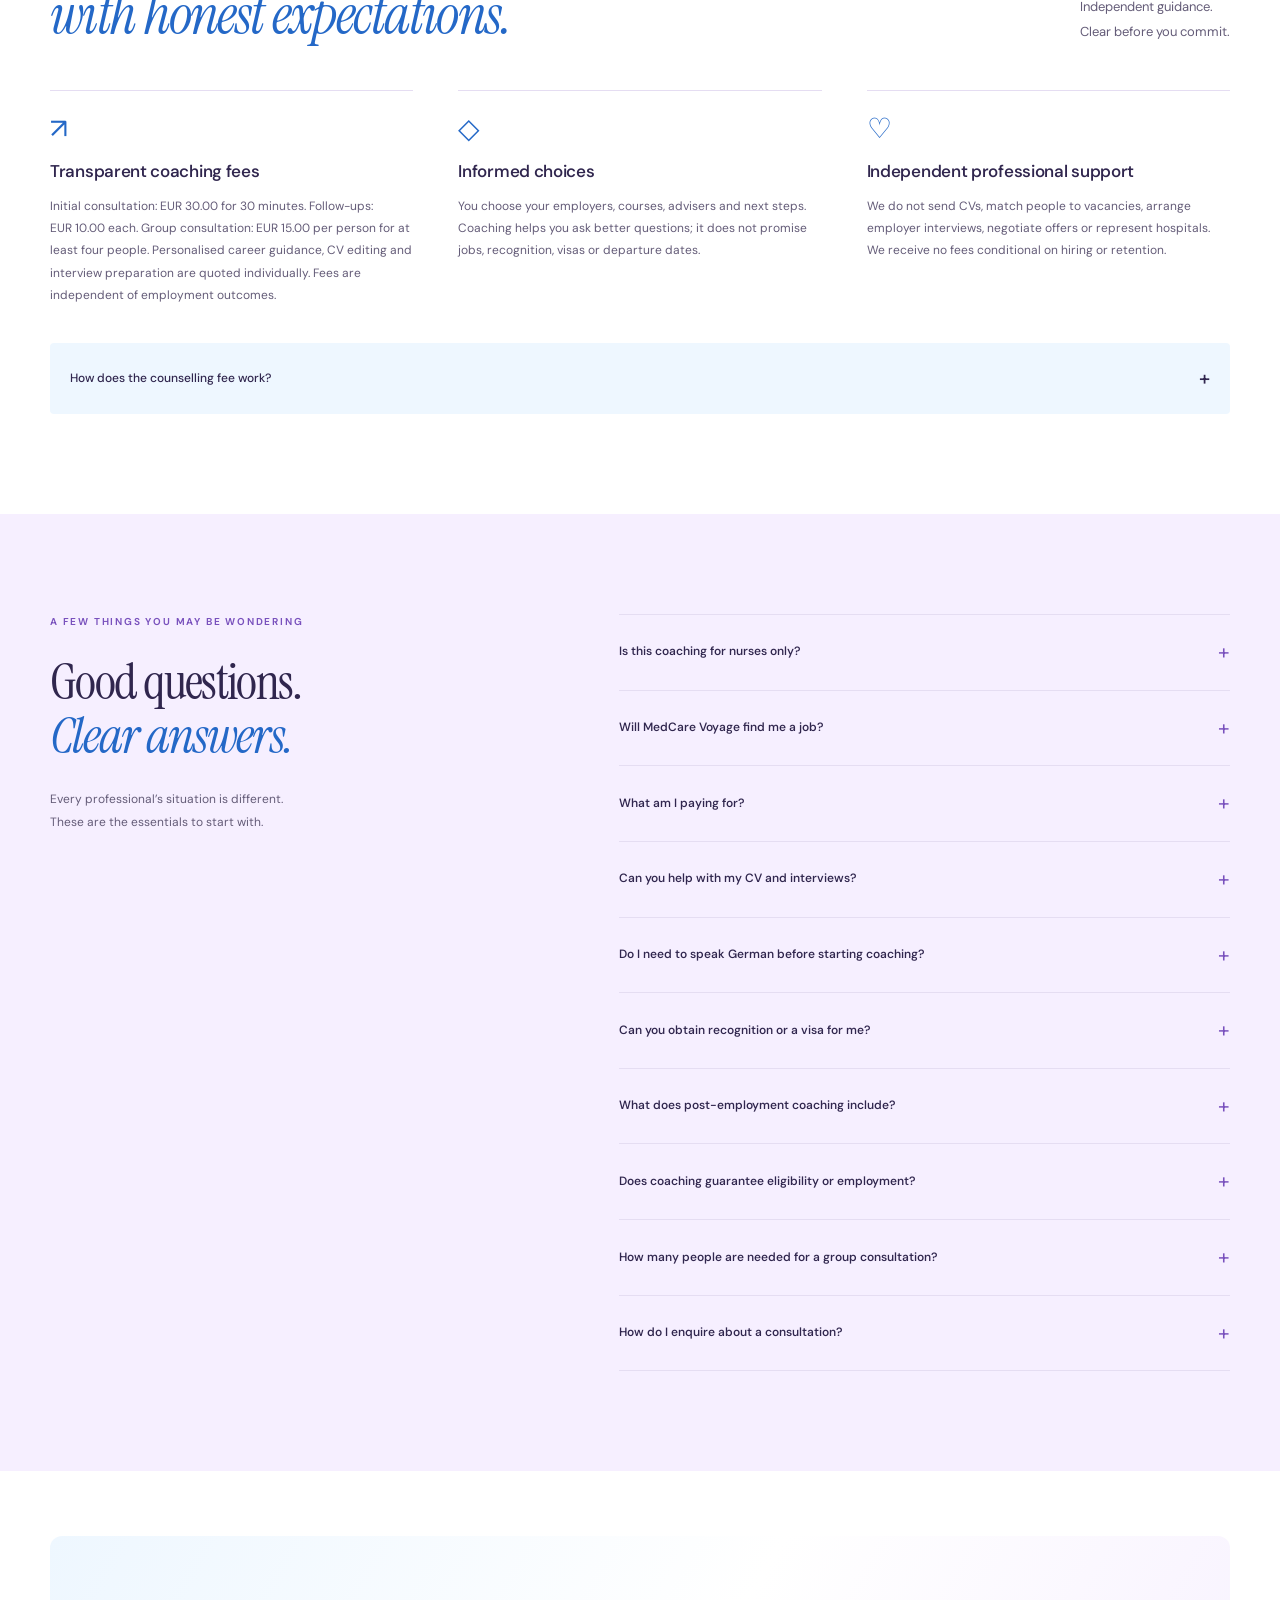
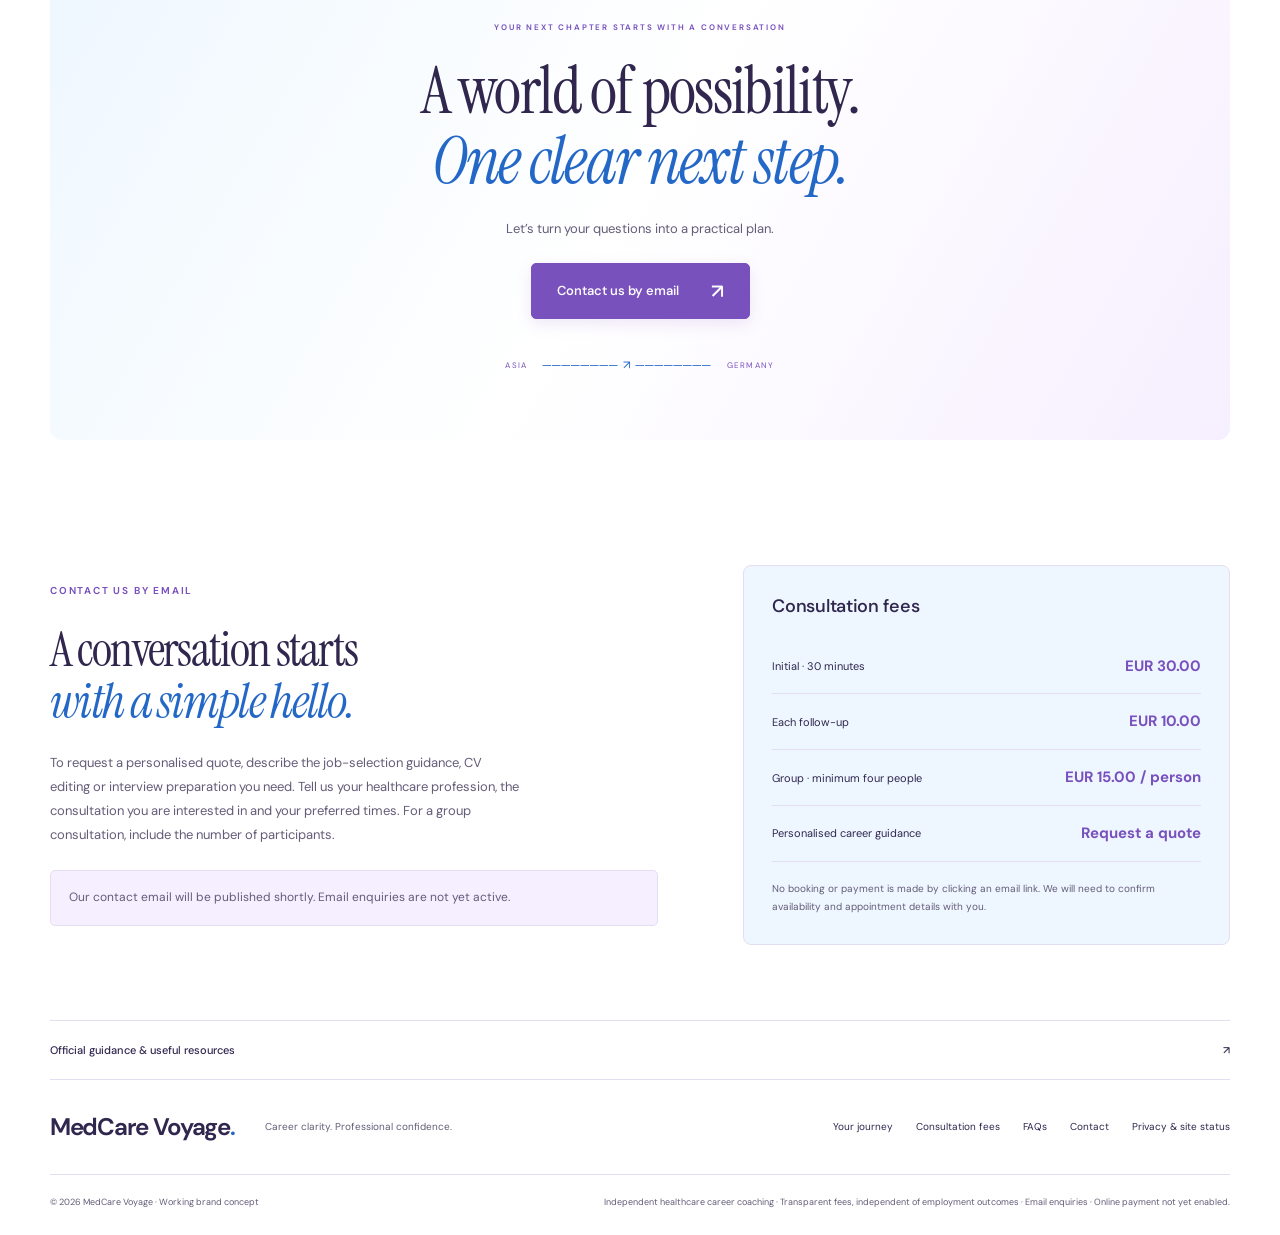
==== commit feeec4d2: "Add Asian currency selector with daily exchange rates and EUR fallback" ====
--- a/public/index.html
+++ b/public/index.html
@@ -1,6 +1,6 @@
 <!doctype html>
 <html lang="en">
-<head><meta charset="utf-8"><meta name="viewport" content="width=device-width, initial-scale=1"><meta name="theme-color" content="#7951bd"><title>MedCare Voyage — Career coaching for healthcare professionals</title><meta name="description" content="Independent career coaching for healthcare professionals across Asia exploring Germany. Consultations, tailored career guidance, preparation, interview practice and workplace integration coaching."><link rel="stylesheet" href="style.css"><link rel="stylesheet" href="colour-themes.css"><script>if(new URLSearchParams(location.search).get("palette")!=="blue")document.documentElement.dataset.palette="violet";</script><script src="site-config.js" defer></script><script src="app.js" defer></script></head>
+<head><meta charset="utf-8"><meta name="viewport" content="width=device-width, initial-scale=1"><meta name="theme-color" content="#7951bd"><title>MedCare Voyage — Career coaching for healthcare professionals</title><meta name="description" content="Independent career coaching for healthcare professionals across Asia exploring Germany. Consultations, tailored career guidance, preparation, interview practice and workplace integration coaching."><link rel="stylesheet" href="style.css"><link rel="stylesheet" href="colour-themes.css"><script>if(new URLSearchParams(location.search).get("palette")!=="blue")document.documentElement.dataset.palette="violet";</script><script src="site-config.js" defer></script><script src="app.js" defer></script><script src="currency.js" defer></script></head>
 <body>
 <a class="skip" href="#main">Skip to content</a>
 <header><a class="brand brand-with-image" href="#" aria-label="MedCare Voyage home"><img class="brand-logo-image" src="assets/medcare-voyage-logo-v2.webp" alt="MedCare Voyage — Healthcare careers across borders" width="720" height="480"><span class="brand-tagline">Your skills.<br>Your future.<br><em>Beyond borders</em></span></a><nav aria-label="Main navigation"><a href="#why">Our approach</a><a href="#journey">Your journey</a><a href="#support">Our support</a><a href="#coaching">Consultation fees <span>↗</span></a></nav><a class="button small" href="#contact" data-email-link>Contact us by email <span>↗</span></a><button class="menu-toggle" aria-expanded="false" aria-label="Open navigation">☰</button></header>
@@ -17,7 +17,7 @@
 <section class="support section wrap" id="support"><div class="section-label">03 / SUPPORT THAT GOES FURTHER</div><div class="section-head"><h2>Your experience.<br><em>A stronger sense of direction.</em></h2><p>Focused coaching for your preparation,<br>confidence and professional growth.</p></div><div class="support-grid"><article class="support-feature"><div class="mini-label">LANGUAGE & CONFIDENCE</div><h3>More than learning German.<br>Learning to feel at home.</h3><p>Set a realistic language-learning routine and professional communication goals. Explore ways to practise clinical vocabulary, patient conversations and interview answers.</p><div class="language-track"><span>A1</span><i></i><span>A2</span><i></i><span>B1</span><i></i><span class="active">B2</span></div><div class="language-foot">Illustrative learning milestones, not a universal requirement.<br>Your profession and authority determine the required level and evidence.</div></article><article><span class="card-number">01</span><h3>Career & interview preparation</h3><p>Learn to present your experience in a CV and practise interview responses through mock sessions. You choose vacancies and send your own applications.</p></article><article><span class="card-number">02</span><h3>Understanding recognition</h3><p>Learn how to find official information for your profession and build your own questions and document checklist. You or your authorised adviser handle applications.</p></article><article><span class="card-number">03</span><h3>Informed career decisions</h3><p>Develop questions about duties, shifts, development opportunities and living costs. Use official sources and qualified advisers for legal, contract and visa decisions.</p></article><article><span class="card-number">04</span><h3>Workplace integration coaching</h3><p>Optional sessions on workplace culture, communication, feedback and professional confidence after you independently secure employment. Fees remain independent of retention.</p></article></div></section>
 <section class="life wrap"><div class="life-image"><img src="assets/germany.jpg" alt="Berlin cityscape with the television tower at sunset" loading="lazy"><span>YOUR NEXT CHAPTER / GERMANY</span></div><div class="life-copy"><div class="section-label">A CAREER. AND A LIFE BEYOND IT.</div><h2>Picture yourself<br><em>belonging here.</em></h2><p>A move abroad is about more than a contract. We help you ask the right questions about the place you will call home.</p><ul class="check-list"><li>Learn to compare regions and care settings</li><li>Build a personal budget and questions about living costs</li><li>Prepare your own questions about shifts and development</li><li>Set goals for everyday and workplace communication</li></ul><a href="#readiness" class="text-link">Find your starting point <span>↗</span></a></div></section>
 <section class="readiness section wrap" id="readiness"><div class="section-label">04 / YOUR STARTING POINT</div><div class="readiness-grid"><div><h2>Wherever you are,<br><em>start with clarity.</em></h2><p>You do not need every answer today. Start with a conversation about your profession, experience and goals, then choose the coaching you need. No commitment to a job search or relocation is required.</p><a class="button" href="#contact" data-email-link>Contact us by email <span>↗</span></a><p class="small-print">Independent career coaching, tailored to your questions.</p></div><div class="readiness-card"><h3>A good first conversation covers</h3><ol><li><span>01</span><div><strong>Your qualification</strong><p>Your healthcare field, qualification and current professional stage.</p></div></li><li><span>02</span><div><strong>Your experience & goals</strong><p>Your experience, aspirations and preferred direction.</p></div></li><li><span>03</span><div><strong>Your German level</strong><p>Current ability, certificates and time available to learn.</p></div></li><li><span>04</span><div><strong>Your coaching priorities</strong><p>The skills or decisions you want to work on, and your budget.</p></div></li></ol><div class="card-note">Coaching is open to nurses and other healthcare professionals. Recognition, language and licensing pathways are profession-specific; nursing requirements are not used as a template for other fields.</div></div></div></section>
-<section class="consultation-pricing section" id="coaching"><div class="wrap"><div class="section-label">CONSULTATIONS & FEES</div><div class="section-head"><div><h2>Clear guidance.<br><em>Simple, transparent fees.</em></h2></div><p>Choose an individual conversation or learn together.<br>You pay for the consultation, independent of employment outcomes.</p></div><div class="pricing-grid">
+<section class="consultation-pricing section" id="coaching"><div class="wrap"><div class="section-label">CONSULTATIONS & FEES</div><div class="section-head"><div><h2>Clear guidance.<br><em>Simple, transparent fees.</em></h2></div><p>Choose an individual conversation or learn together.<br>You pay for the consultation, independent of employment outcomes.</p></div><div class="currency-tools"><div><label for="fee-currency">View fees in your currency</label><p>Choose a currency to see an estimated equivalent of our euro fees.</p></div><div class="currency-controls"><select id="fee-currency" aria-describedby="currency-status"><option value="EUR">EUR — Euro</option></select><button type="button" id="currency-refresh">Refresh rates ↻</button></div><p id="currency-status" role="status" aria-live="polite">Fees are shown in euros. Select a currency for the latest available daily rate.</p><small>Conversions are estimates. Base fees remain €30, €10 and €15; your payment provider’s rate and any charges may differ. <a href="https://www.exchangerate-api.com" target="_blank" rel="noopener">Rates by ExchangeRate-API</a>.</small></div><div class="pricing-grid">
 <article class="pricing-card pricing-initial"><div class="pricing-topline"><span>YOUR FIRST STEP</span><span class="pricing-badge">30 minutes</span></div><h3>Initial consultation</h3><div class="consultation-price">€30<span>per consultation</span></div><p>A personal conversation about your healthcare background, career goals and preparation priorities.</p><ul><li>Discuss your questions and starting point</li><li>Identify the areas you want to work on</li><li>Clarify your next preparation steps</li></ul><a class="button" href="#contact" data-email-link data-email-session="Initial consultation — €30">Contact us by email <span>↗</span></a></article>
 <article class="pricing-card"><div class="pricing-topline"><span>CONTINUE AT YOUR PACE</span></div><h3>Follow-up consultation</h3><div class="consultation-price">€10<span>per follow-up consultation</span></div><p>Return when you need another focused conversation, have new questions or want to review your progress.</p><ul><li>Discuss questions arising after your first session</li><li>Reflect on your preparation and progress</li><li>Choose further sessions as you need them</li></ul><a class="button" href="#contact" data-email-link data-email-session="Follow-up consultation — €10">Contact us by email <span>↗</span></a></article>
 <article class="pricing-card pricing-group"><div class="pricing-topline"><span>LEARN TOGETHER</span><span class="pricing-badge">4+ people</span></div><h3>Group consultation</h3><div class="consultation-price">€15<span>per person</span></div><p>A shared career-coaching conversation for a group of at least four healthcare professionals.</p><ul><li>Minimum group size: four participants</li><li>Discuss common goals and preparation questions</li><li>Share perspectives and learn together</li></ul><a class="button" href="#contact" data-email-link data-email-session="Group consultation — €15 per person (minimum 4)">Contact us by email <span>↗</span></a><div class="group-price-note">A group of four: €60 in total.</div></article>
@@ -40,5 +40,5 @@
 <section class="contact-section wrap" id="contact"><div><div class="section-label">CONTACT US BY EMAIL</div><h2>A conversation starts<br><em>with a simple hello.</em></h2><p>To request a personalised quote, describe the job-selection guidance, CV editing or interview preparation you need. Tell us your healthcare profession, the consultation you are interested in and your preferred times. For a group consultation, include the number of participants.</p><div class="contact-status" id="contact-status" role="status">Our contact email will be published shortly. Email enquiries are not yet active.</div><a class="button contact-email-button" id="contact-email-button" hidden>Write to MedCare Voyage <span>↗</span></a></div><aside class="contact-summary"><h3>Consultation fees</h3><div><span>Initial · 30 minutes</span><strong>€30</strong></div><div><span>Each follow-up</span><strong>€10</strong></div><div><span>Group · minimum four people</span><strong>€15 / person</strong></div><div><span>Personalised career guidance</span><strong>Request a quote</strong></div><p>No booking or payment is made by clicking an email link. We will need to confirm availability and appointment details with you.</p></aside></section>
 <section class="resources wrap"><details><summary>Official guidance & useful resources <span>↗</span></summary><div class="resource-grid"><a href="https://www.make-it-in-germany.com/en/" target="_blank" rel="noopener">Working & living in Germany <span>↗</span><small>Official career, language & relocation information</small></a><a href="https://www.anerkennung-in-deutschland.de/html/en/index.php" target="_blank" rel="noopener">Recognition in Germany <span>↗</span><small>Find your profession & competent authority</small></a><a href="https://www.auswaertiges-amt.de/en/about-us/auslandsvertretungen" target="_blank" rel="noopener">German Missions Abroad <span>↗</span><small>Find the German mission responsible for your country</small></a><a href="https://www.make-it-in-germany.com/en/living-in-germany" target="_blank" rel="noopener">Everyday life in Germany <span>↗</span><small>Official information to support your independent planning</small></a></div><p>Use official sources to confirm the current requirements for your profession. Coaching is educational and does not replace individual immigration, legal or professional licensing advice. Independent service concept; no official affiliation.</p></details></section>
 </main><footer class="wrap"><div class="footer-top"><a class="brand" href="#">MedCare Voyage<span class="brand-dot">.</span></a><span>Career clarity. Professional confidence.</span><div><a href="#journey">Your journey</a><a href="#coaching">Consultation fees</a><a href="#faq">FAQs</a><a href="#contact">Contact</a><button class="footer-link" id="privacy">Privacy & site status</button></div></div><div class="footer-bottom"><span>© 2026 MedCare Voyage · Working brand concept</span><p>Independent healthcare career coaching · Transparent fees, independent of employment outcomes · Email enquiries · Online payment not yet enabled.</p></div></footer>
-<dialog id="privacy-dialog" aria-label="Privacy and site status"><button class="close-dialog" aria-label="Close privacy information">×</button><div class="modal-eyebrow">PRIVACY & SITE STATUS</div><h2>Your enquiries.<br><em>Handled with care.</em></h2><p>When active, email links open your own email application. No email is sent automatically. Your email provider handles messages you choose to send, and we receive the information you include. Please avoid sending passports, medical records or other sensitive documents in an initial enquiry.</p><p>This site is a working service concept. The operator’s legal identity, contact channel, service agreement and full privacy notice must be confirmed before live counselling enquiries begin.</p><p>There are no document uploads or analytics added by this website. Hosting services may process technical access logs. External official guidance links have their own privacy policies.</p></dialog>
+<dialog id="privacy-dialog" aria-label="Privacy and site status"><button class="close-dialog" aria-label="Close privacy information">×</button><div class="modal-eyebrow">PRIVACY & SITE STATUS</div><h2>Your enquiries.<br><em>Handled with care.</em></h2><p>When active, email links open your own email application. No email is sent automatically. Your email provider handles messages you choose to send, and we receive the information you include. Please avoid sending passports, medical records or other sensitive documents in an initial enquiry.</p><p>This site is a working service concept. The operator’s legal identity, contact channel, service agreement and full privacy notice must be confirmed before live counselling enquiries begin.</p><p>The optional currency converter requests exchange rates from ExchangeRate-API; your browser connects to that provider when you select a non-euro currency or refresh its rates. Your currency preference is saved in this browser when storage is available. There are no document uploads or analytics added by this website. Hosting services may process technical access logs. External official guidance links have their own privacy policies.</p></dialog>
 </body></html>
--- a/public/colour-themes.css
+++ b/public/colour-themes.css
@@ -78,3 +78,12 @@
 .hero-visual .route-card{position:relative;left:auto;right:auto;bottom:auto;margin-top:16px}
 .hero-visual{padding-bottom:0}
 @media(max-width:600px){.hero-visual .photo-caption{bottom:20px}}
+
+.currency-tools{background:#fff;border:1px solid var(--line);border-radius:8px;padding:22px 24px;margin-bottom:25px;display:grid;grid-template-columns:1fr auto;gap:12px 24px}
+.currency-tools label{font-size:15px;font-weight:600}.currency-tools p{font-size:12px;margin-top:5px}.currency-controls{display:flex;gap:10px;align-items:center}
+.currency-controls select,.currency-controls button{font:inherit;font-size:12px;border:1px solid var(--line);border-radius:5px;padding:12px;background:var(--soft-violet);color:var(--green)}
+.currency-controls select{max-width:100%;min-width:210px}.currency-controls button{cursor:pointer}.currency-controls button:disabled{opacity:.6}
+.currency-tools #currency-status,.currency-tools small{grid-column:1 / -1}.currency-tools small{font-size:10px;color:var(--muted);line-height:1.7}.currency-tools small a{text-decoration:underline}
+.consultation-price [data-eur]{font-size:clamp(23px,3vw,42px);letter-spacing:-1px}
+.consultation-price span[data-eur]{display:inline;color:inherit}
+@media(max-width:800px){.currency-tools{grid-template-columns:1fr;padding:20px}.currency-controls{flex-wrap:wrap}.currency-controls select{flex:1;min-width:0}.consultation-price [data-eur]{font-size:34px}}
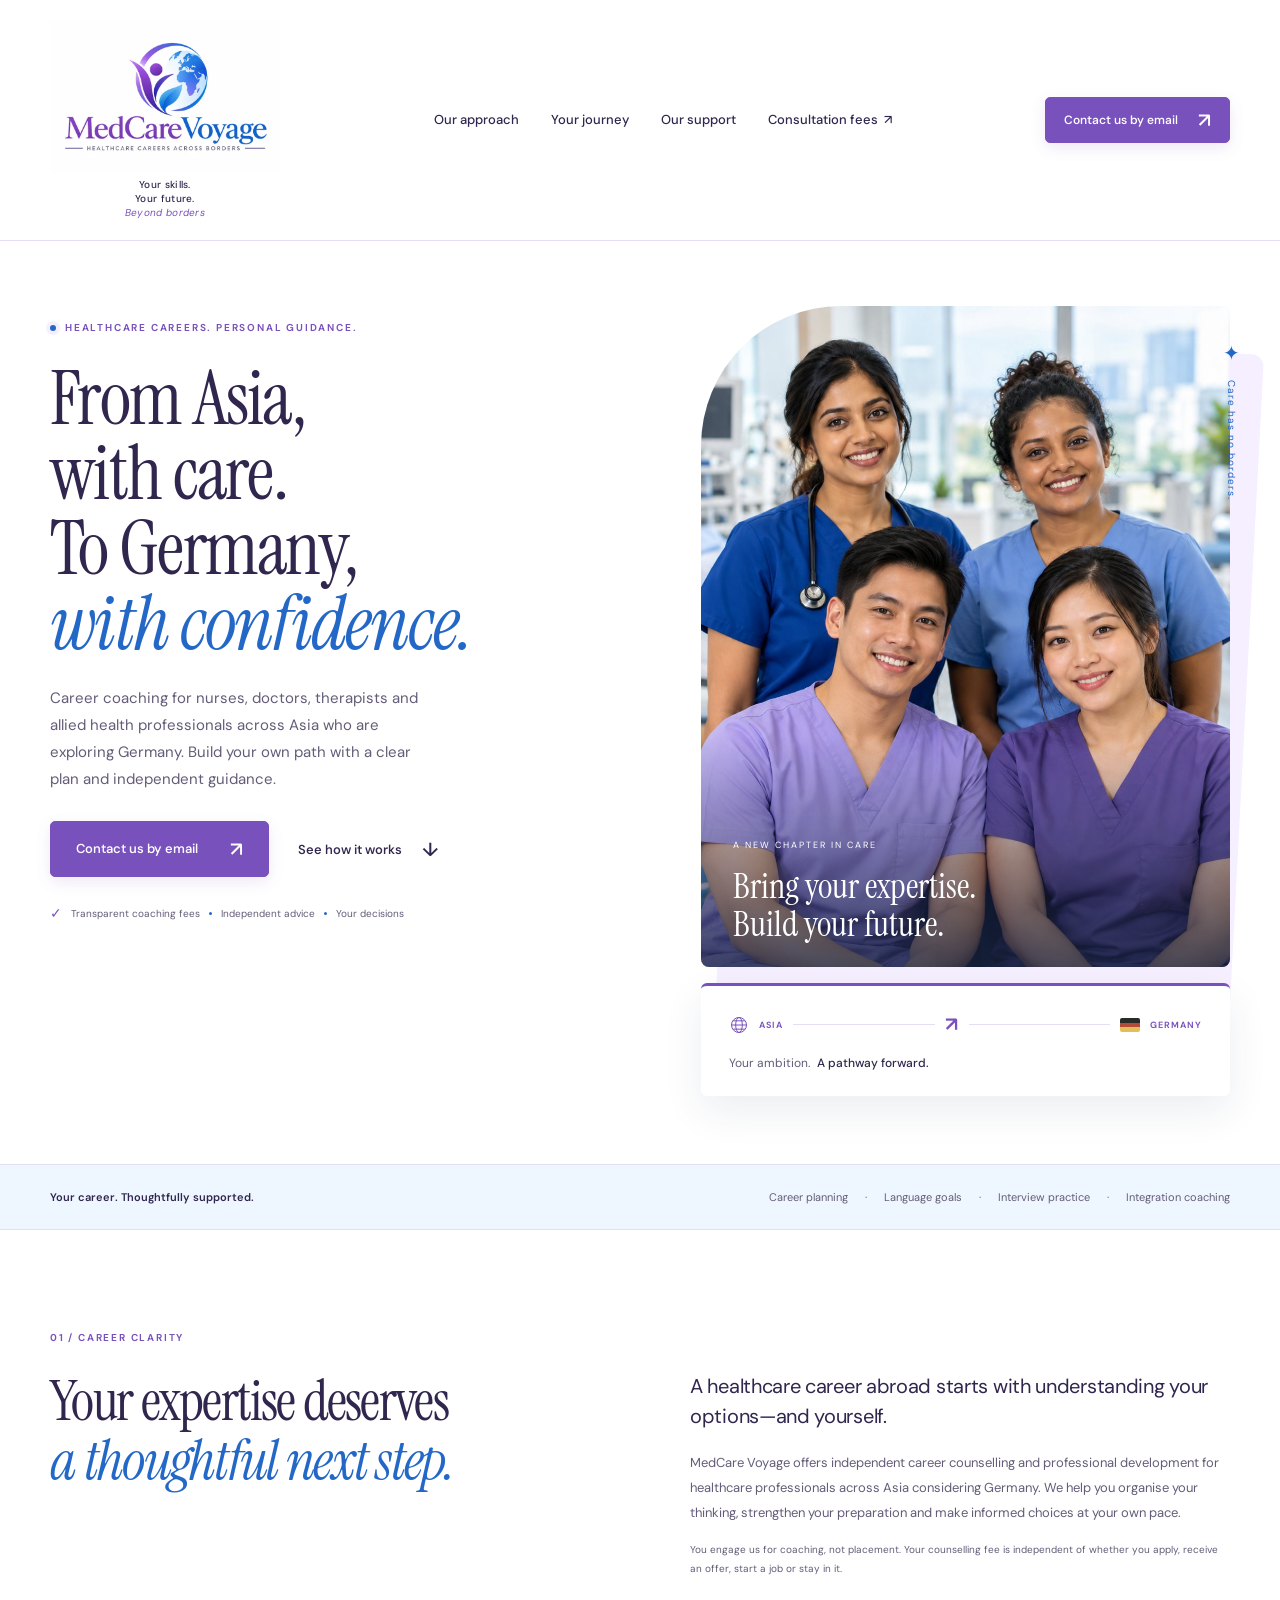
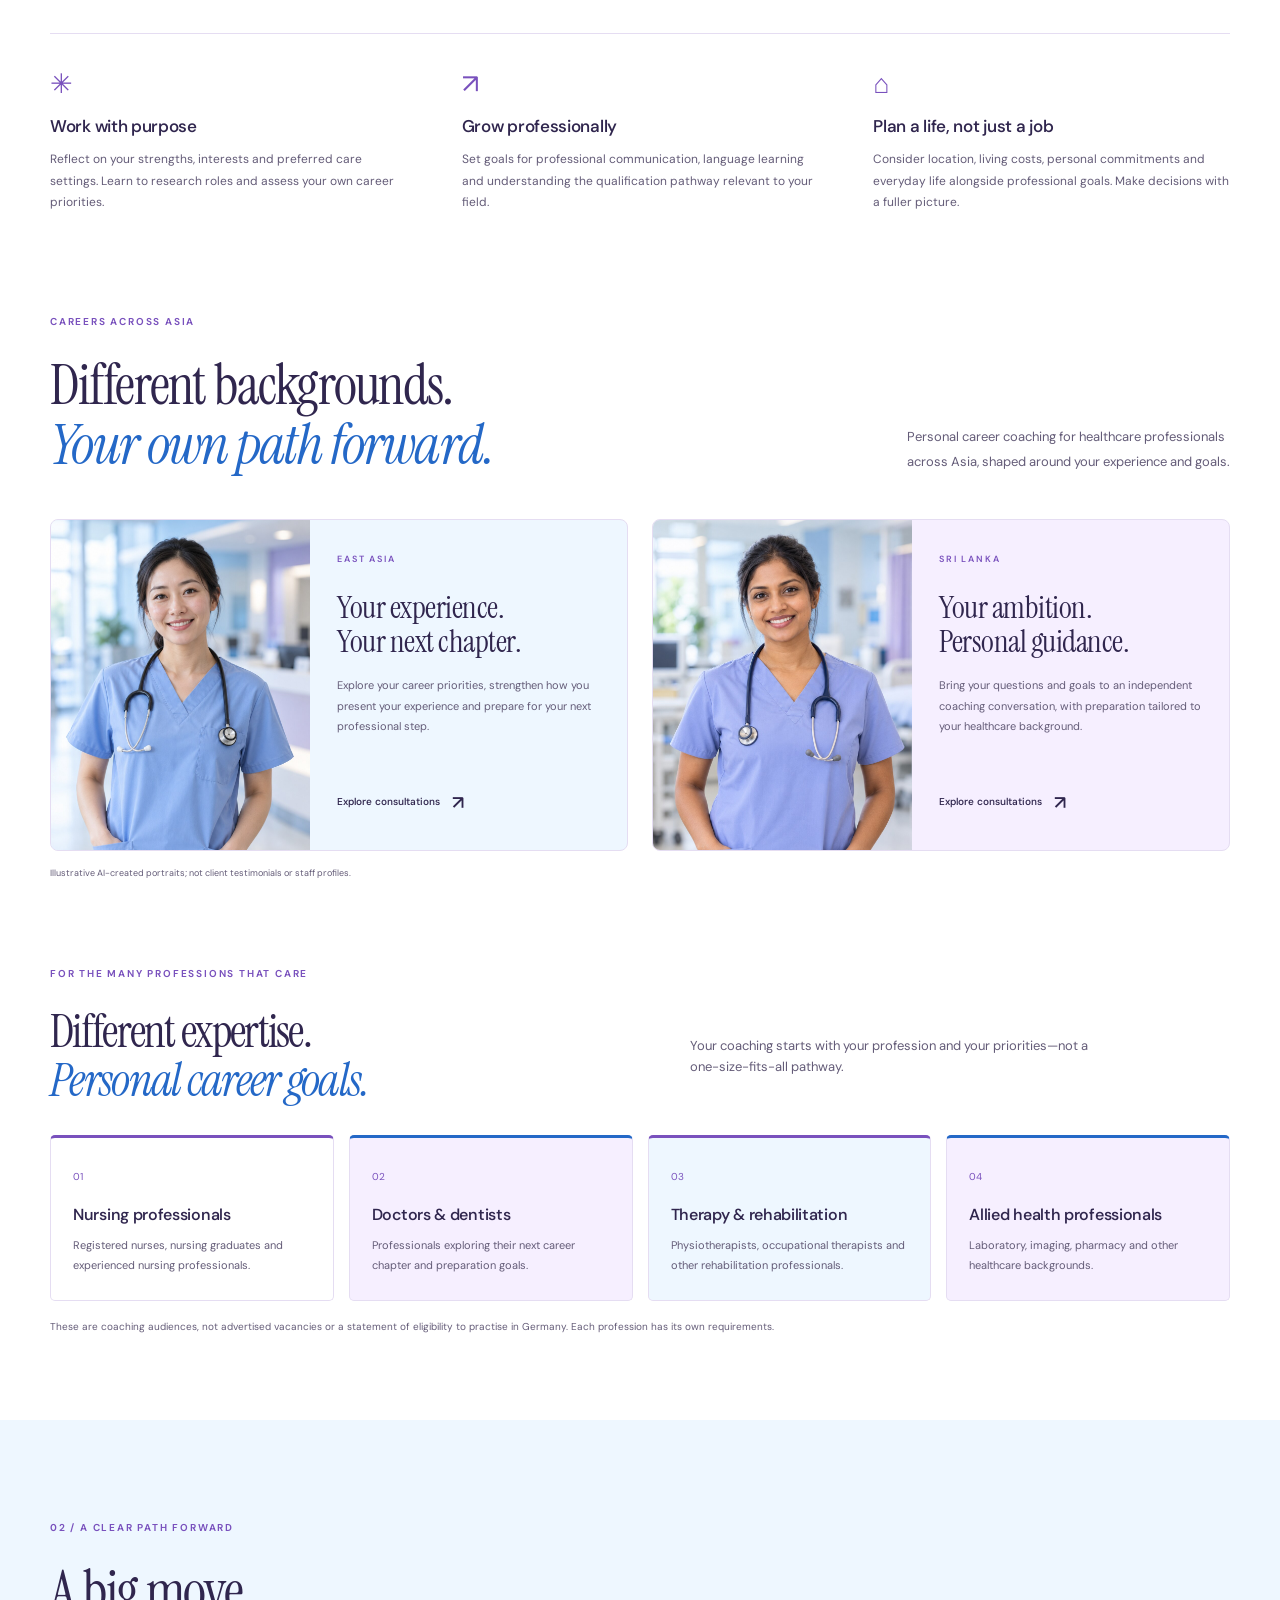
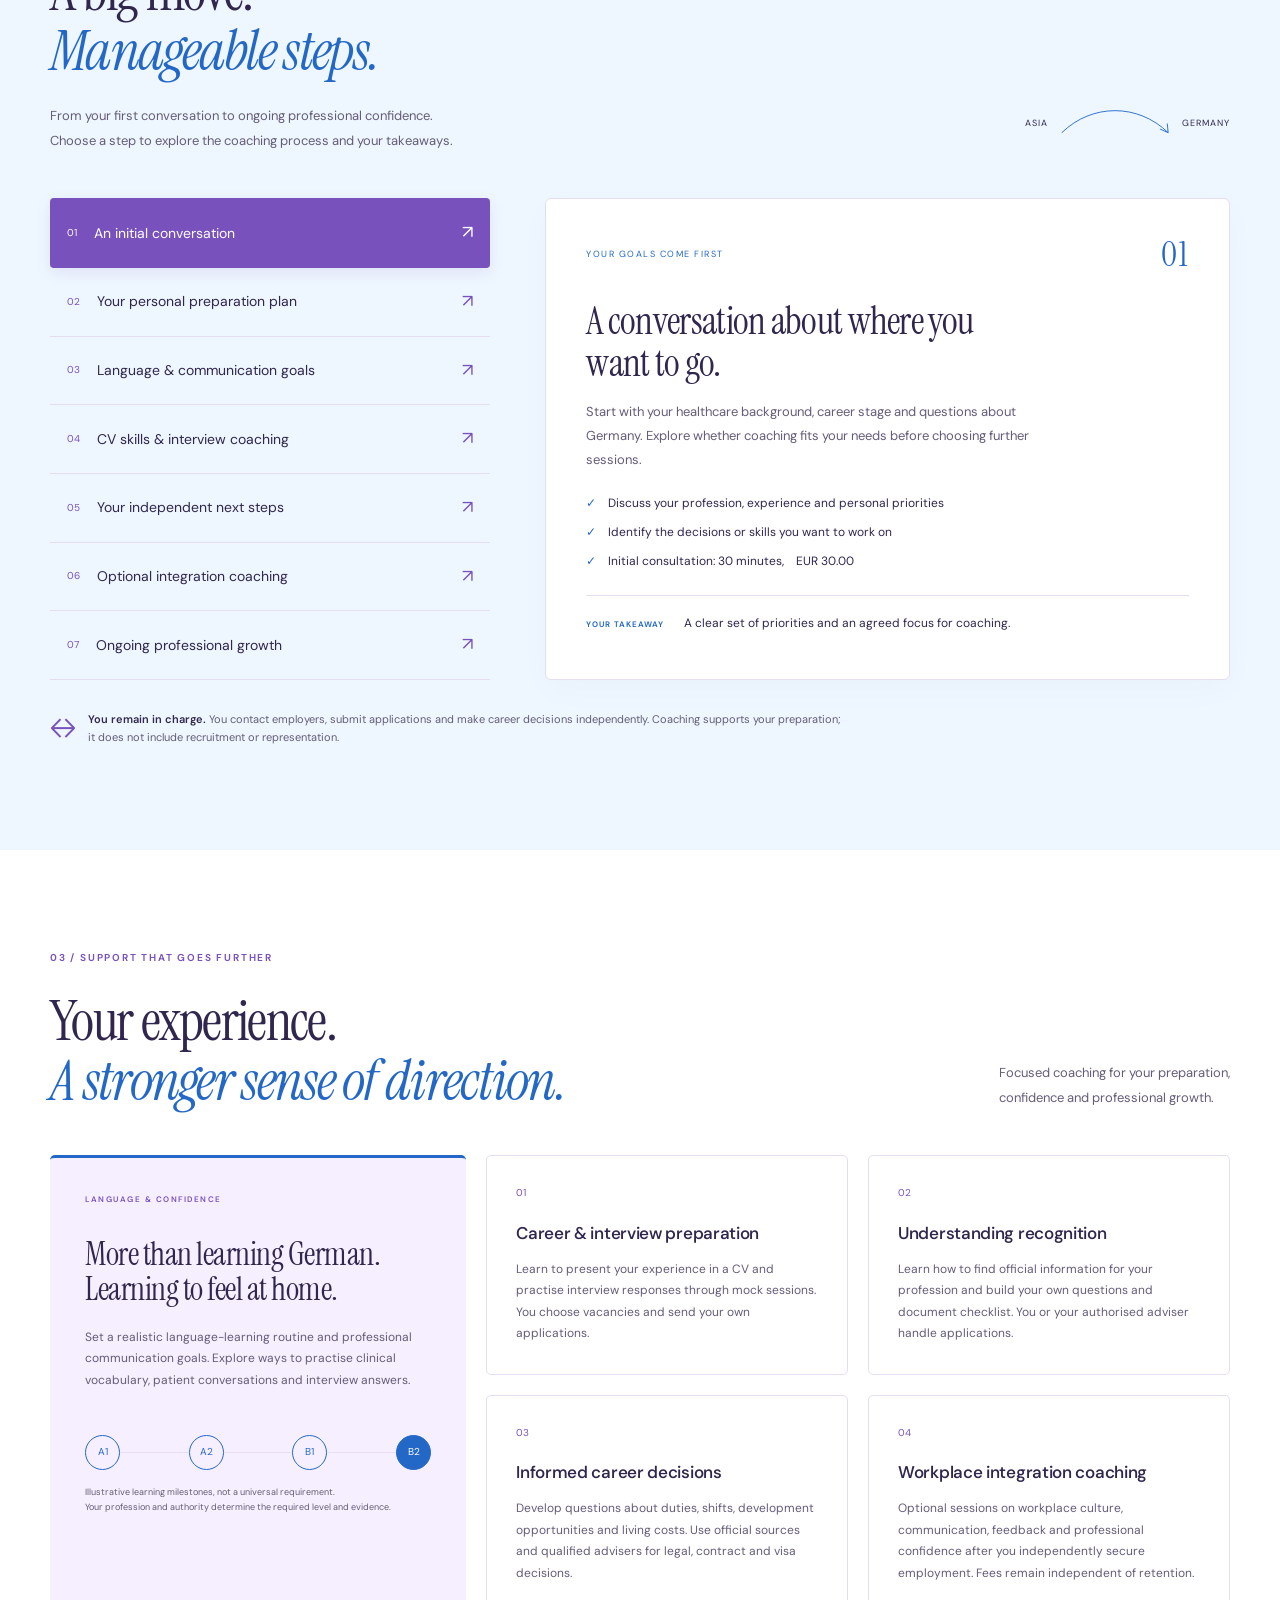
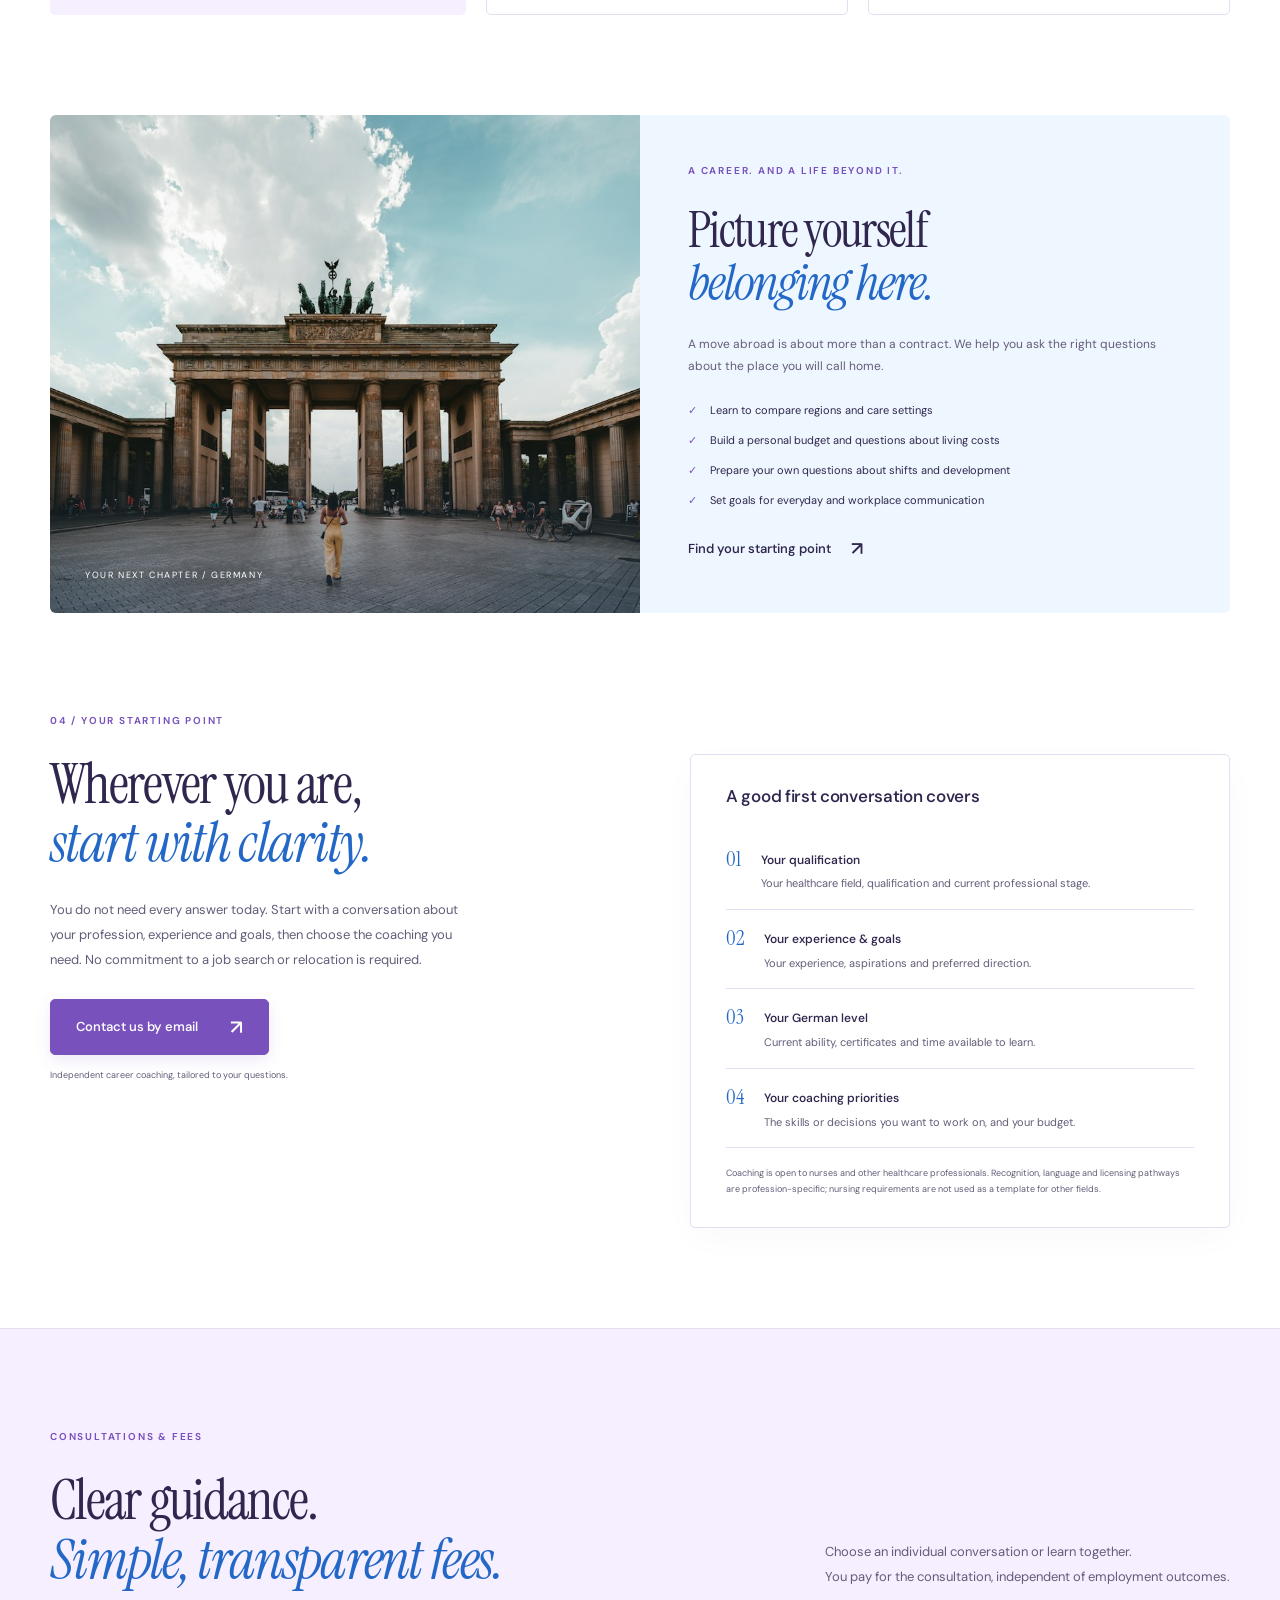
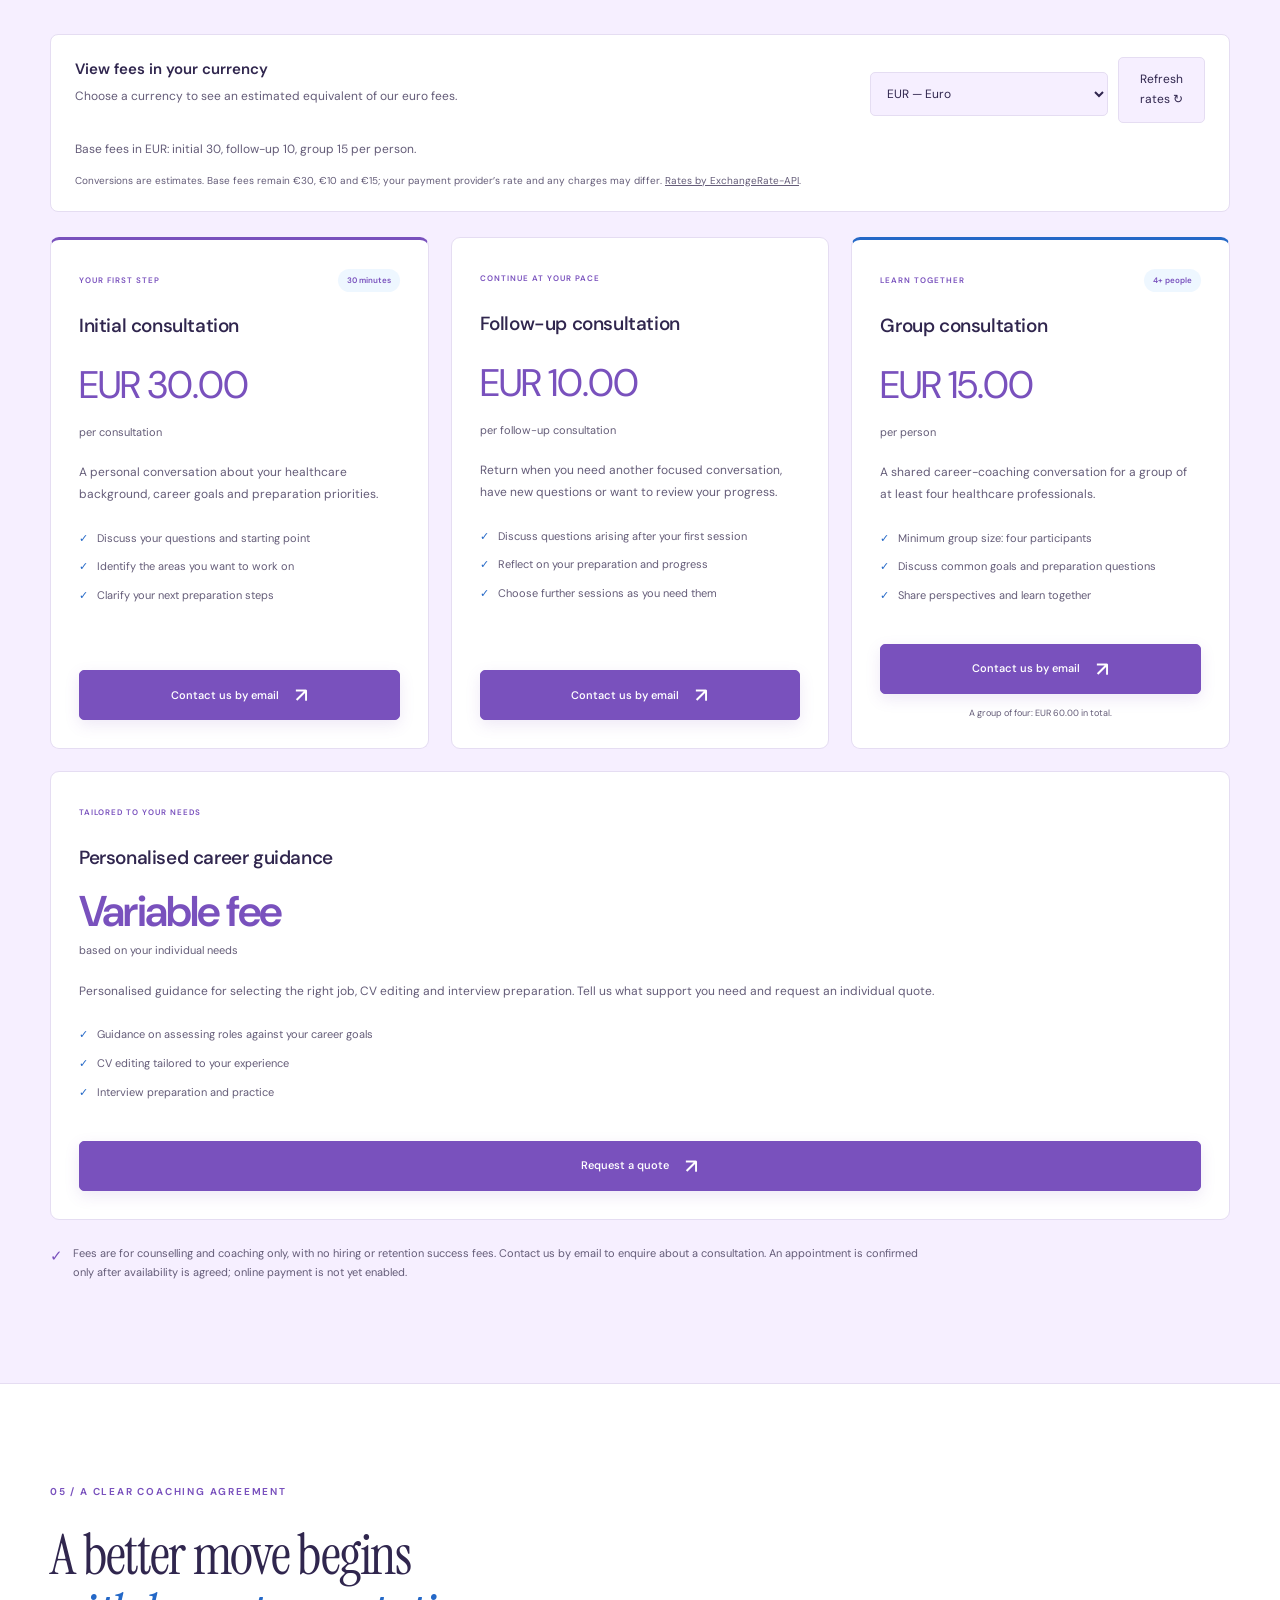
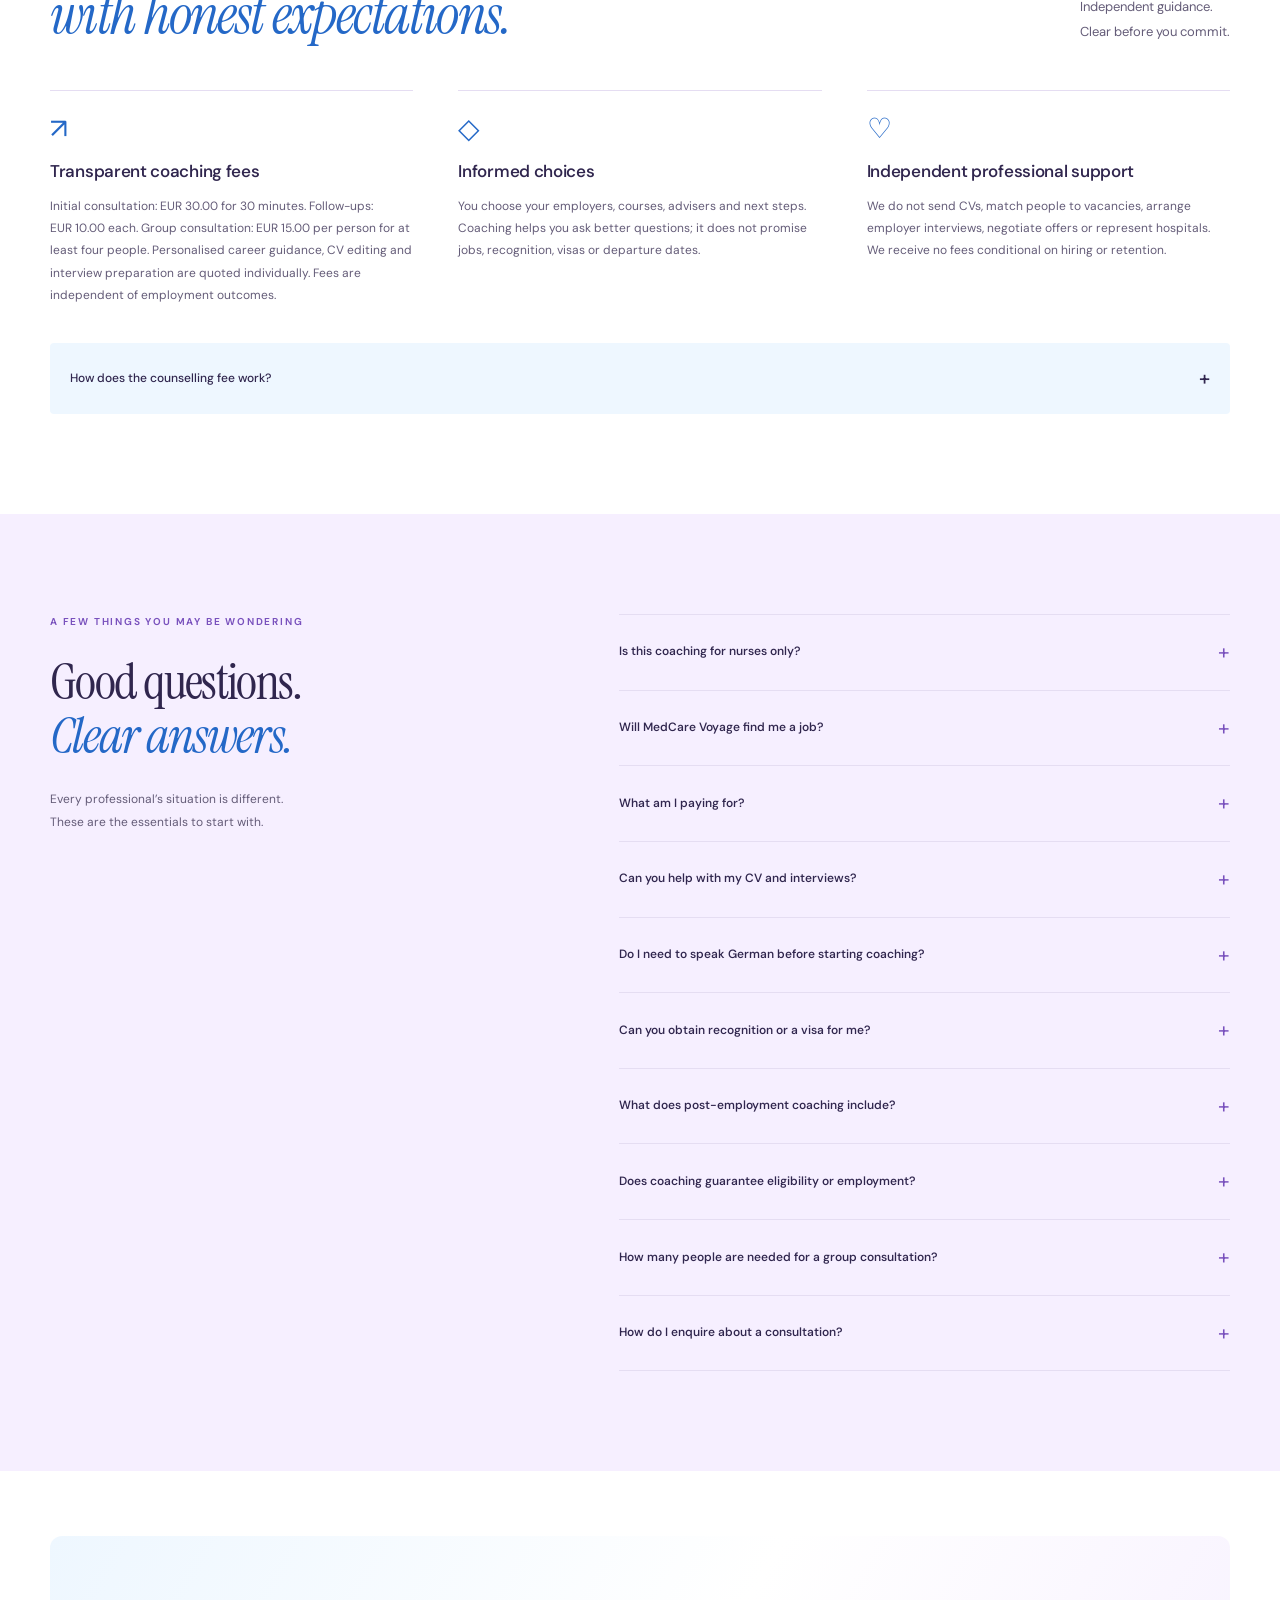
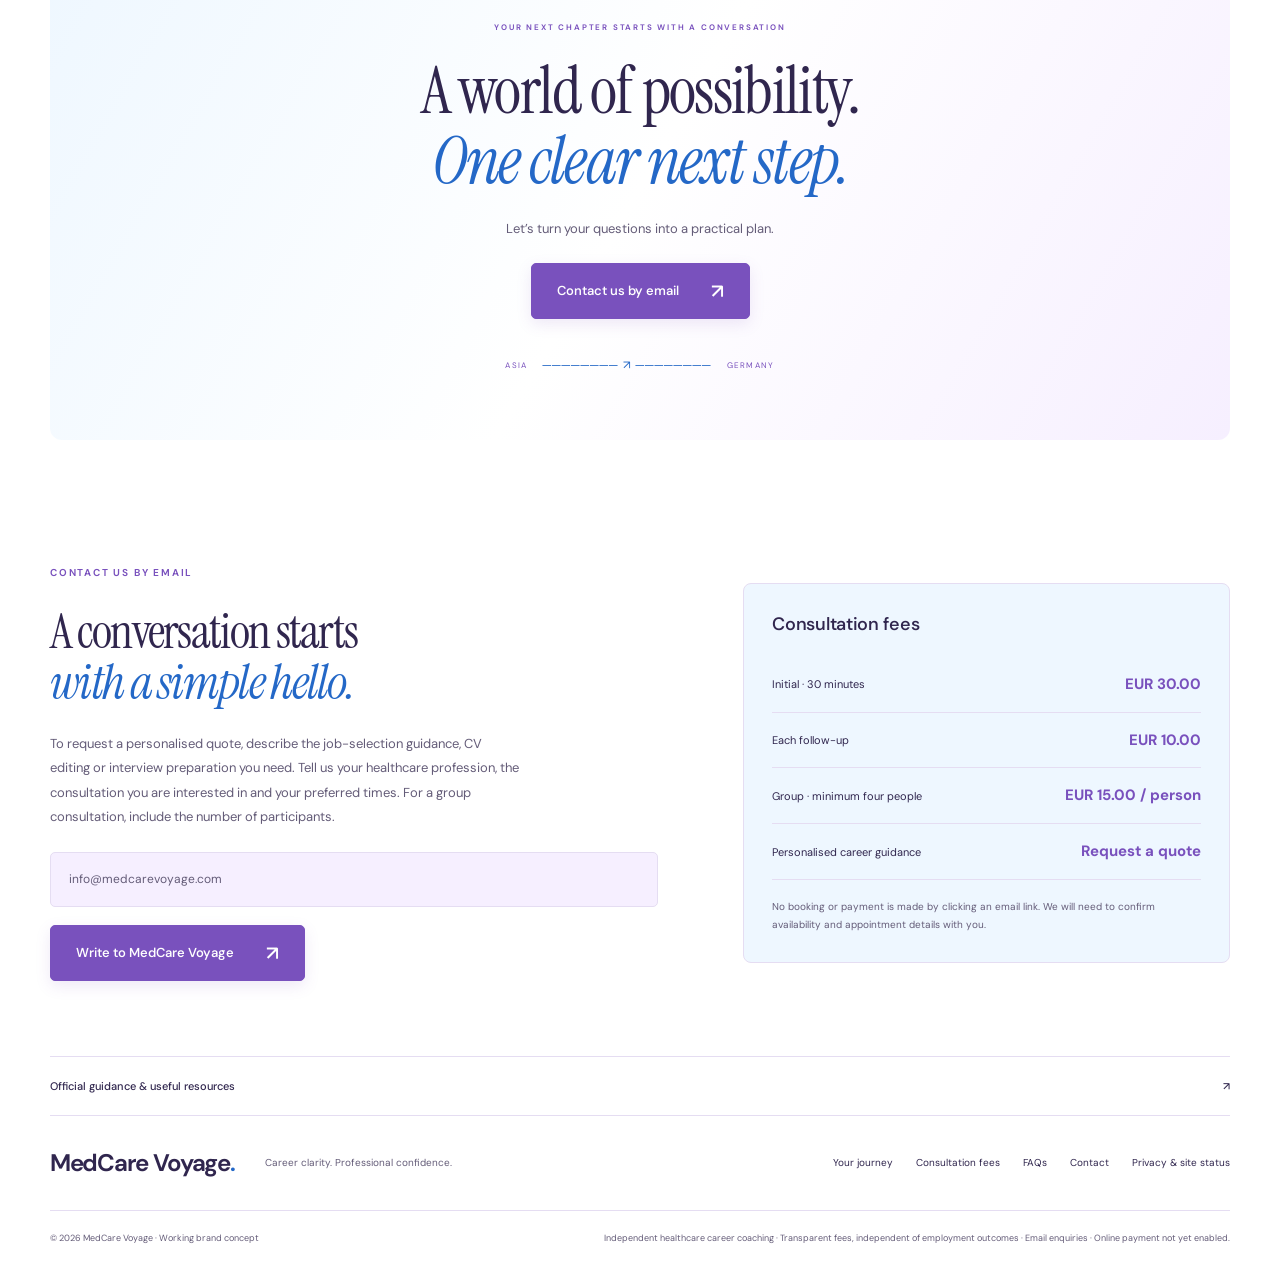
==== commit 428711e2: "Display business contact email and remove pending email placeholder" ====
--- a/public/index.html
+++ b/public/index.html
@@ -34,10 +34,10 @@
 <details><summary>What does post-employment coaching include?<span>+</span></summary><p>Optional sessions on professional communication, workplace culture, feedback, adapting to a new team and your longer-term development goals. You engage us independently. We do not manage your employment or charge according to how long you remain in a job.</p></details>
 <details><summary>Does coaching guarantee eligibility or employment?<span>+</span></summary><p>No. Coaching is educational professional support, not a job offer, eligibility assessment, placement or guarantee of an official decision. You decide which actions to take and can seek specialist advice where needed.</p></details>
 <details><summary>How many people are needed for a group consultation?<span>+</span></summary><p>A group consultation requires at least four participants and costs €15 per person. For example, four participants pay €60 in total. Each participant’s fee is for the group consultation, independent of employment outcomes.</p></details>
-<details><summary>How do I enquire about a consultation?<span>+</span></summary><p>Use the email contact option to enquire about your preferred consultation and availability once the contact email is published. Emailing does not automatically confirm an appointment. Online payments are not yet enabled, and no payment is collected through this website.</p></details>
+<details><summary>How do I enquire about a consultation?<span>+</span></summary><p>Email info@medcarevoyage.com or use the email contact option to enquire about your preferred consultation and availability. Emailing does not automatically confirm an appointment. Online payments are not yet enabled, and no payment is collected through this website.</p></details>
 </div></div></section>
 <section class="final-cta wrap"><div class="eyebrow">YOUR NEXT CHAPTER STARTS WITH A CONVERSATION</div><h2>A world of possibility.<br><em>One clear next step.</em></h2><p>Let’s turn your questions into a practical plan.</p><a class="button" href="#contact" data-email-link>Contact us by email <span>↗</span></a><div class="cta-route">ASIA <span>──────── ↗ ────────</span> GERMANY</div></section>
-<section class="contact-section wrap" id="contact"><div><div class="section-label">CONTACT US BY EMAIL</div><h2>A conversation starts<br><em>with a simple hello.</em></h2><p>To request a personalised quote, describe the job-selection guidance, CV editing or interview preparation you need. Tell us your healthcare profession, the consultation you are interested in and your preferred times. For a group consultation, include the number of participants.</p><div class="contact-status" id="contact-status" role="status">Our contact email will be published shortly. Email enquiries are not yet active.</div><a class="button contact-email-button" id="contact-email-button" hidden>Write to MedCare Voyage <span>↗</span></a></div><aside class="contact-summary"><h3>Consultation fees</h3><div><span>Initial · 30 minutes</span><strong>€30</strong></div><div><span>Each follow-up</span><strong>€10</strong></div><div><span>Group · minimum four people</span><strong>€15 / person</strong></div><div><span>Personalised career guidance</span><strong>Request a quote</strong></div><p>No booking or payment is made by clicking an email link. We will need to confirm availability and appointment details with you.</p></aside></section>
+<section class="contact-section wrap" id="contact"><div><div class="section-label">CONTACT US BY EMAIL</div><h2>A conversation starts<br><em>with a simple hello.</em></h2><p>To request a personalised quote, describe the job-selection guidance, CV editing or interview preparation you need. Tell us your healthcare profession, the consultation you are interested in and your preferred times. For a group consultation, include the number of participants.</p><div class="contact-status" id="contact-status" role="status"><a href="mailto:info@medcarevoyage.com">info@medcarevoyage.com</a></div><a class="button contact-email-button" id="contact-email-button" hidden>Write to MedCare Voyage <span>↗</span></a></div><aside class="contact-summary"><h3>Consultation fees</h3><div><span>Initial · 30 minutes</span><strong>€30</strong></div><div><span>Each follow-up</span><strong>€10</strong></div><div><span>Group · minimum four people</span><strong>€15 / person</strong></div><div><span>Personalised career guidance</span><strong>Request a quote</strong></div><p>No booking or payment is made by clicking an email link. We will need to confirm availability and appointment details with you.</p></aside></section>
 <section class="resources wrap"><details><summary>Official guidance & useful resources <span>↗</span></summary><div class="resource-grid"><a href="https://www.make-it-in-germany.com/en/" target="_blank" rel="noopener">Working & living in Germany <span>↗</span><small>Official career, language & relocation information</small></a><a href="https://www.anerkennung-in-deutschland.de/html/en/index.php" target="_blank" rel="noopener">Recognition in Germany <span>↗</span><small>Find your profession & competent authority</small></a><a href="https://www.auswaertiges-amt.de/en/about-us/auslandsvertretungen" target="_blank" rel="noopener">German Missions Abroad <span>↗</span><small>Find the German mission responsible for your country</small></a><a href="https://www.make-it-in-germany.com/en/living-in-germany" target="_blank" rel="noopener">Everyday life in Germany <span>↗</span><small>Official information to support your independent planning</small></a></div><p>Use official sources to confirm the current requirements for your profession. Coaching is educational and does not replace individual immigration, legal or professional licensing advice. Independent service concept; no official affiliation.</p></details></section>
 </main><footer class="wrap"><div class="footer-top"><a class="brand" href="#">MedCare Voyage<span class="brand-dot">.</span></a><span>Career clarity. Professional confidence.</span><div><a href="#journey">Your journey</a><a href="#coaching">Consultation fees</a><a href="#faq">FAQs</a><a href="#contact">Contact</a><button class="footer-link" id="privacy">Privacy & site status</button></div></div><div class="footer-bottom"><span>© 2026 MedCare Voyage · Working brand concept</span><p>Independent healthcare career coaching · Transparent fees, independent of employment outcomes · Email enquiries · Online payment not yet enabled.</p></div></footer>
 <dialog id="privacy-dialog" aria-label="Privacy and site status"><button class="close-dialog" aria-label="Close privacy information">×</button><div class="modal-eyebrow">PRIVACY & SITE STATUS</div><h2>Your enquiries.<br><em>Handled with care.</em></h2><p>When active, email links open your own email application. No email is sent automatically. Your email provider handles messages you choose to send, and we receive the information you include. Please avoid sending passports, medical records or other sensitive documents in an initial enquiry.</p><p>This site is a working service concept. The operator’s legal identity, contact channel, service agreement and full privacy notice must be confirmed before live counselling enquiries begin.</p><p>The optional currency converter requests exchange rates from ExchangeRate-API; your browser connects to that provider when you select a non-euro currency or refresh its rates. Your currency preference is saved in this browser when storage is available. There are no document uploads or analytics added by this website. Hosting services may process technical access logs. External official guidance links have their own privacy policies.</p></dialog>
